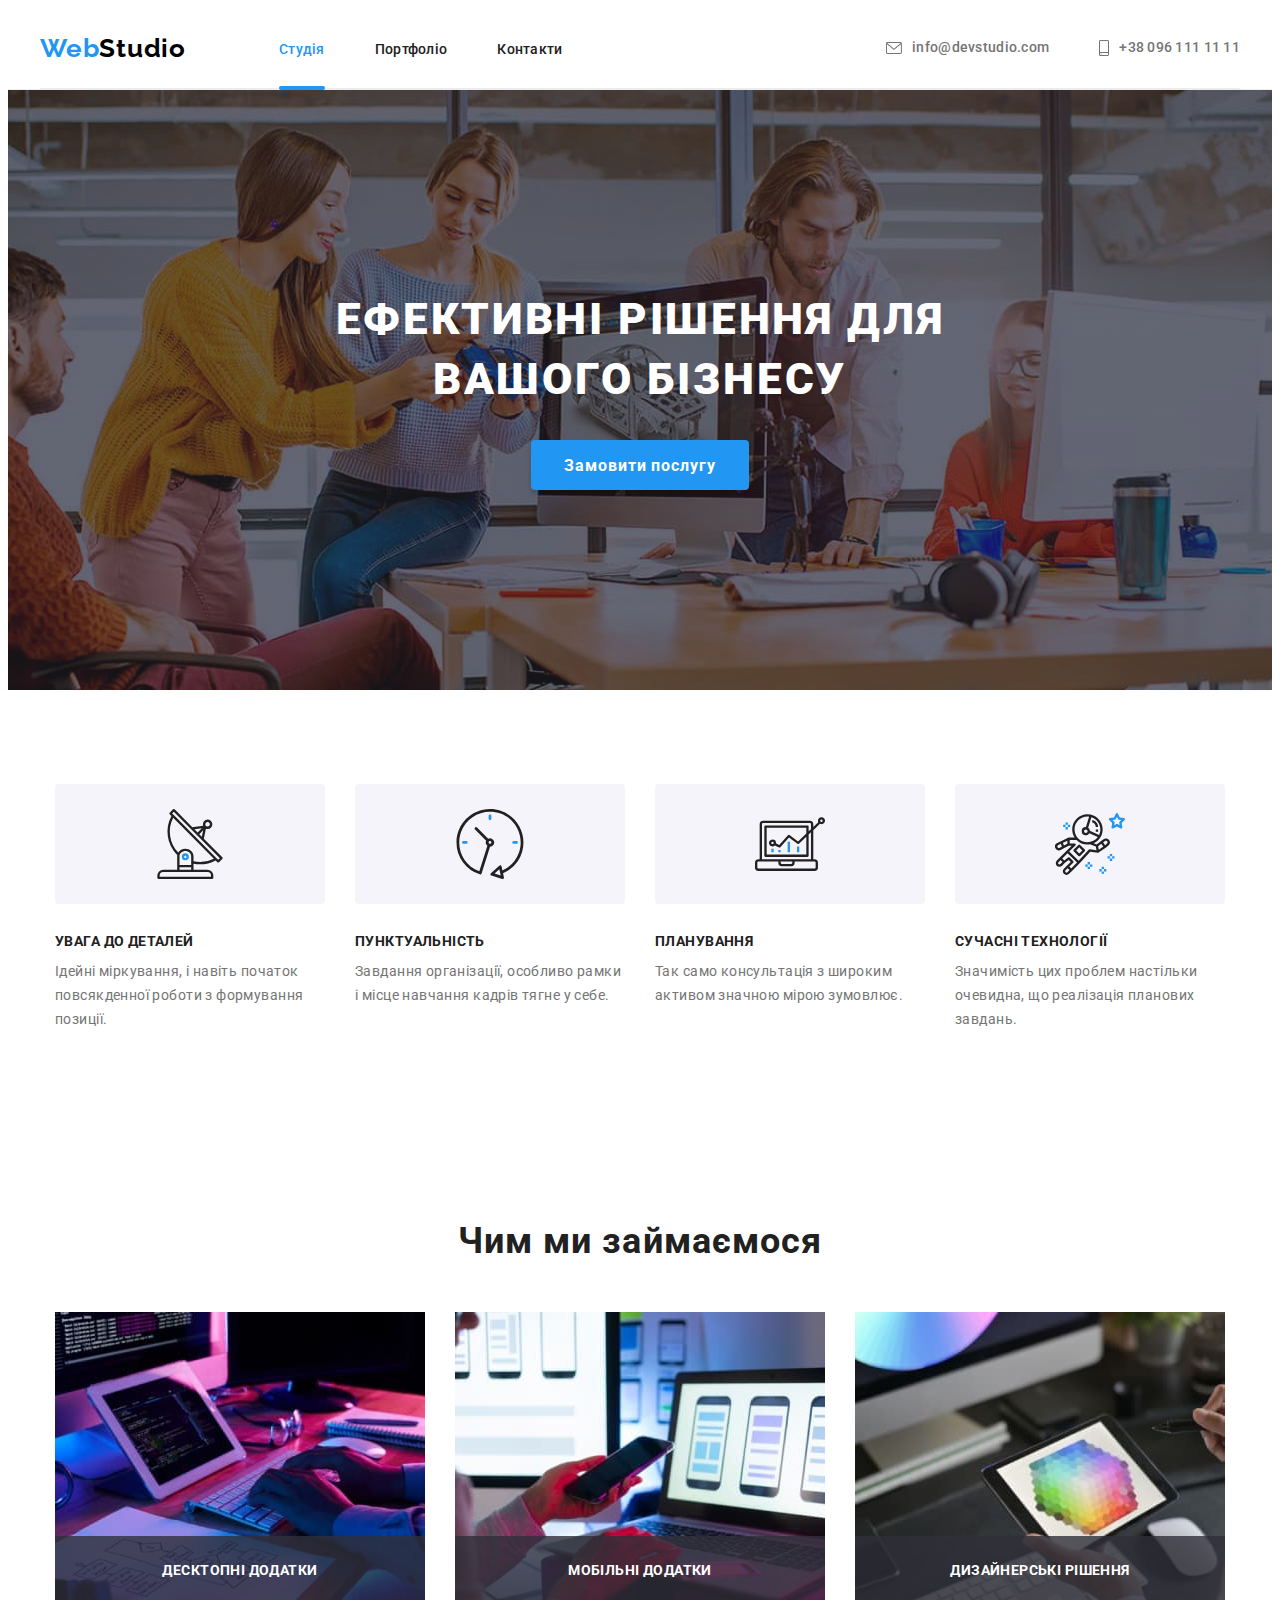
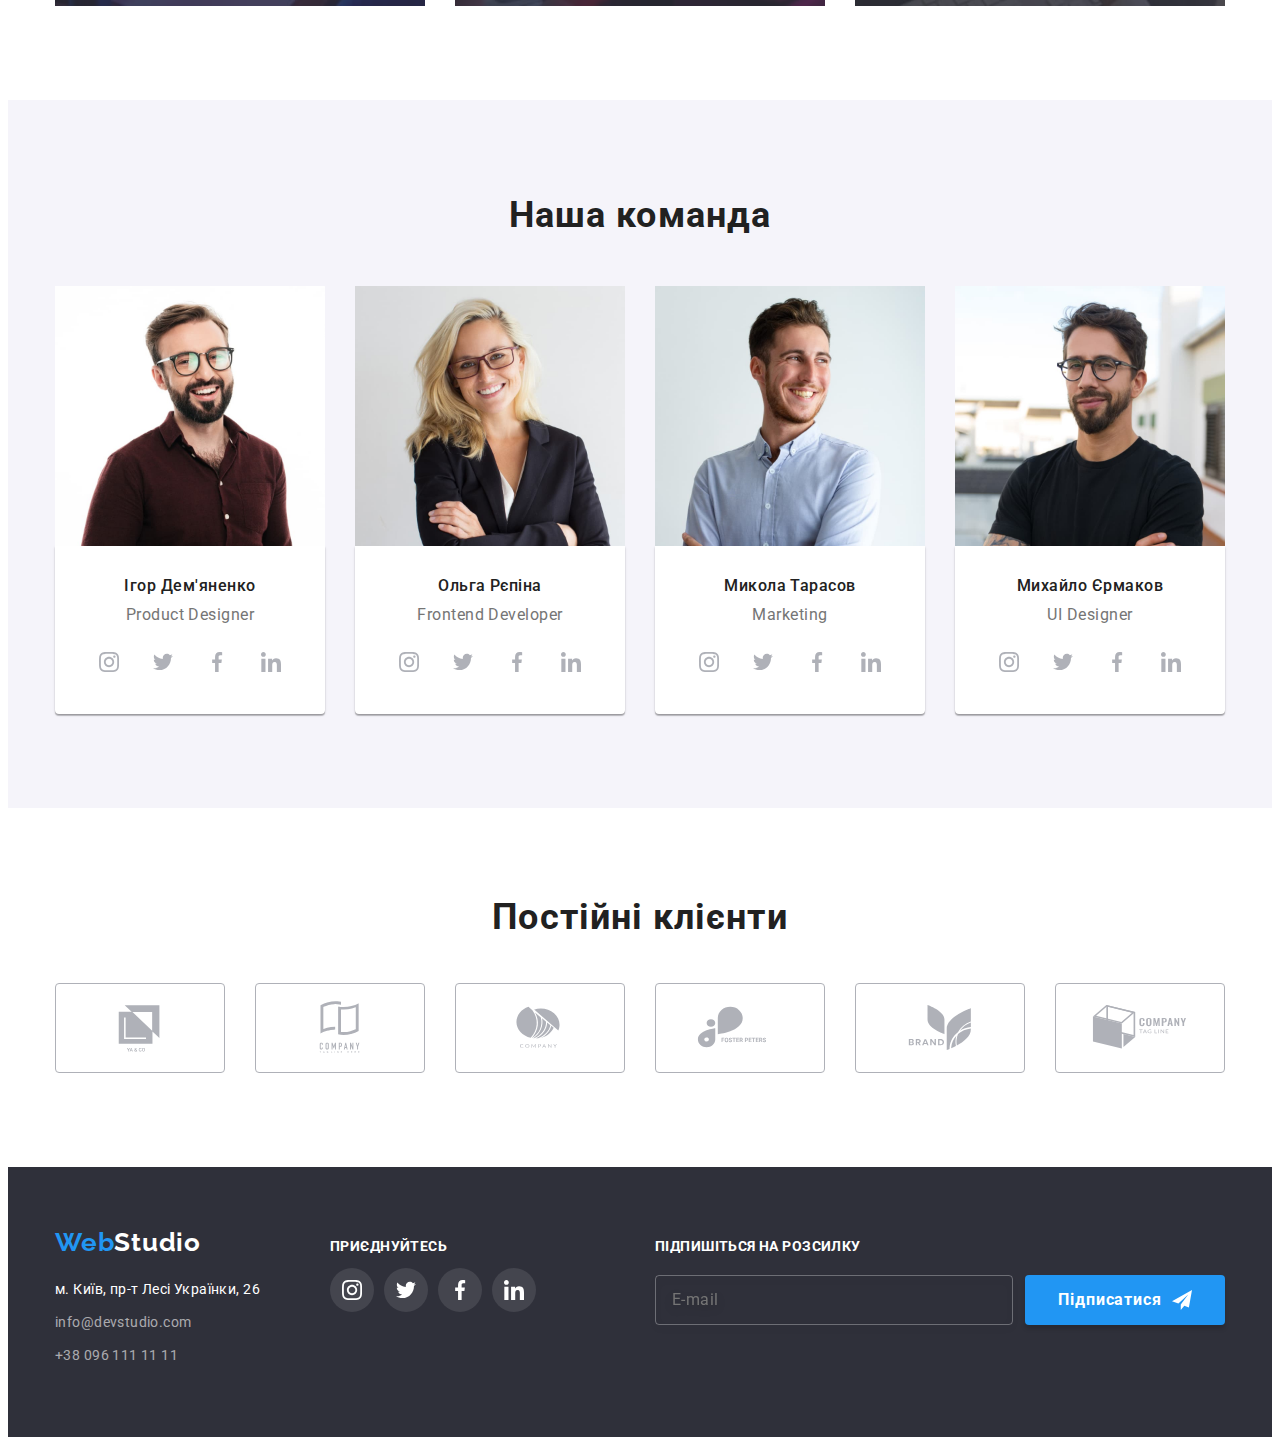
==== index.html @ 499907e4 "new" ====
<!DOCTYPE html>
<html lang="uk">

<head>
    <meta charset="UTF-8">
    <meta http-equiv="X-UA-Compatible" content="IE=edge">
    <meta name="viewport" content="width=device-width, initial-scale=1.0">
    <title>WebStudio</title>
    <link rel="preconnect" href="https://fonts.googleapis.com">
    <link rel="preconnect" href="https://fonts.gstatic.com" crossorigin>
    <link
        href="https://fonts.googleapis.com/css2?family=Raleway:wght@700&family=Roboto:wght@400;500;700;900&display=swap"
        rel="stylesheet">
    <link rel="stylesheet" href="https://cdnjs.cloudflare.com/ajax/libs/modern-normalize/1.1.0/modern-normalize.min.css" integrity="sha512-wpPYUAdjBVSE4KJnH1VR1HeZfpl1ub8YT/NKx4PuQ5NmX2tKuGu6U/JRp5y+Y8XG2tV+wKQpNHVUX03MfMFn9Q==" crossorigin="anonymous" referrerpolicy="no-referrer" />
    <!-- <link rel="stylesheet" href="./css/styles.css"> -->
    <link rel="stylesheet" href="./css/main.min.css">
    
</head>

<body>
    <header class="header">
        <div class="container header">
            <nav class="navigation">
                <a class="navigation__logo" href="./index.html">
                    Web<span>Studio</span>
                </a>
                <ul class="menu list">
                    <li class="menu__item"><a href="./index.html" class="menu__link current">Студія</a></li>
                    <li class="menu__item"><a href="./portfolio.html" class="menu__link">Портфоліо</a></li>
                    <li class="menu__item"><a href="#" class="menu__link">Контакти</a></li>
                </ul>
            </nav>
            <ul class="connect list">
                <li><a href="mailto:info@devstudio.com" class="connect__mail">
                        <svg class="connect__icon" width="16" height="12">
                            <use href="./image/icons.svg#icon-envelope"></use>
                        </svg>
                    info@devstudio.com</a></li>
                <li><a href="tel:+380961111111" class="connect__tel">
                        <svg class="connect__icon" width="10" height="16">
                            <use href="./image/icons.svg#icon-smartphone"></use>
                        </svg>
                    +38 096 111 11 11</a></li>
            </ul>
        </div>
    </header>
    <main>
        <section class="hero ">
            <div class="container hero__container">
                <h1 class="hero__title">Ефективні рішення для вашого бізнесу</h1>
                <button type="button" class="hero__btn" data-modal-open>Замовити послугу</button>
            </div>
        </section>
        <section class="pic section">
            <div class="container pic__container">
                <h2 class="visually-hidden">Переваги</h2>
                <ul class="pic-list list">
                    <li class="pic-list__item icon-antenna">
                            <h3 class="subtitle pic-list__subtitle">Увага до деталей</h3>
                            <p class="after-title pic-lis__text">Ідейні міркування, і навіть початок повсякденної роботи з формування
                                позиції.</p>
                    </li>
                    <li class="pic-list__item icon-clock">
                            <h3 class="subtitle pic-list__subtitle">Пунктуальність</h3>
                            <p class="after-title pic-lis__text">Завдання організації, особливо рамки і місце навчання кадрів тягне у себе.
                            </p>
                    </li>
                    <li class="pic-list__item icon-diagram">
                            <h3 class="subtitle pic-list__subtitle">Планування</h3>
                            <p class="after-title pic-lis__text">Так само консультація з широким активом значною мірою зумовлює.</p>
                    </li>
                    <li class="pic-list__item icon-astronaut">
                            <h3 class="subtitle pic-list__subtitle">Сучасні технології</h3>
                            <p class="after-title pic-lis__text">Значимість цих проблем настільки очевидна, що реалізація планових завдань.
                            </p>
                    </li>
                </ul>
            </div>
        </section>
        <section class="section">
            <div class="container illustration">
                <h2 class="illustration__title">Чим ми займаємося</h2>
                <ul class="illustration-list list">
                    <li class="illustration-list__item">
                        <img src="./image/box1.jpg" alt="розробка сайтів" width="370">
                        <div class="illustration-list__wrap">
                            <h3 class="illustration-list__text">Десктопні додатки</h3>
                        </div>
                    </li>
                    <li class="illustration-list__item">
                        <img src="./image/box2.jpg" alt="розробка мобільних додатків" width="370">
                        <div class="illustration-list__wrap">
                            <h3 class="illustration-list__text">Мобільні додатки</h3>
                        </div>
                    </li>
                    <li class="illustration-list__item">
                        <img src="./image/box3.jpg" alt="кольорове оформлення сайту" width="370">
                        <div class="illustration-list__wrap">
                            <h3 class="illustration-list__text">Дизайнерські рішення</h3>
                        </div>
                    </li>
                </ul>
            </div>
        </section>
        <section class="team section">
            <div class="container team">
                <h2 class="team__title">Наша команда</h2>
                <ul class="team-list list">
                    <li class="team-list__item">
                        <img src="./image/teamcard3.jpg" alt="чоловік в окулярах" width="270"> 
                        <div class="card">                           
                            <h3 class="card__title">Ігор Дем'яненко</h3>
                            <p lang="en" class="card__after-title">Product Designer</p>
                            <ul class="soc-list list">
                                <li class="soc-list__item"><a href="" class="soc-list__link link">
                                    <svg class="soc-list__icon" width="20" height="20">
                                        <use href="./image/icons.svg#icon-instagram"></use>
                                    </svg>
                                </a></li>
                                <li class="soc-list__item"><a href="" class="soc-list__link link">
                                    <svg class="soc-list__icon" width="20" height="20">
                                        <use href="./image/icons.svg#icon-twitter"></use>
                                    </svg>
                                </a></li>
                                <li class="soc-list__item"><a href="" class="soc-list__link link">
                                    <svg class="soc-list__icon" width="20" height="20">
                                        <use href="./image/icons.svg#icon-facebook"></use>
                                    </svg>
                                </a></li>
                                <li class="soc-list__item"><a href="" class="soc-list__link link">
                                    <svg class="soc-list__icon" width="20" height="20">
                                        <use href="./image/icons.svg#icon-linkedin"></use>
                                    </svg>
                                </a></li>
                            </ul>
                        </div>
                    </li>
                    <li class="team-list__item">
                        <img src="./image/teamcard2.jpg" alt="жінка в окулярах" width="270">   
                        <div class="card">                         
                            <h3 class="card__title">Ольга Рєпіна</h3>
                            <p lang="en" class="card__after-title">Frontend Developer</p>
                            <ul class="soc-list list">
                                <li class="soc-list__item"><a href="" class="soc-list__link link">
                                    <svg class="soc-list__icon" width="20" height="20">
                                        <use href="./image/icons.svg#icon-instagram"></use>
                                    </svg>
                                </a></li>
                                <li class="soc-list__item"><a href="" class="soc-list__link link">
                                    <svg class="soc-list__icon" width="20" height="20">
                                        <use href="./image/icons.svg#icon-twitter"></use>
                                    </svg>
                                </a></li>
                                <li class="soc-list__item"><a href="" class="soc-list__link link">
                                    <svg class="soc-list__icon" width="20" height="20">
                                        <use href="./image/icons.svg#icon-facebook"></use>
                                    </svg>
                                </a></li>
                                <li class="soc-list__item"><a href="" class="soc-list__link link">
                                    <svg class="soc-list__icon" width="20" height="20">
                                        <use href="./image/icons.svg#icon-linkedin"></use>
                                    </svg>
                                </a></li>
                            </ul>
                        </div>
                    </li>
                    <li class="team-list__item">
                        <img src="./image/teamcard1.jpg" alt="чоловік" width="270">  
                        <div class="card">                          
                            <h3 class="card__title">Микола Тарасов</h3>
                            <p lang="en" class="card__after-title">Marketing</p>
                            <ul class="soc-list list">
                                <li class="soc-list__item"><a href="" class="soc-list__link link">
                                    <svg class="soc-list__icon" width="20" height="20">
                                        <use href="./image/icons.svg#icon-instagram"></use>
                                    </svg>
                                </a></li>
                                <li class="soc-list__item"><a href="" class="soc-list__link link">
                                    <svg class="soc-list__icon" width="20" height="20">
                                        <use href="./image/icons.svg#icon-twitter"></use>
                                    </svg>
                                </a></li>
                                <li class="soc-list__item"><a href="" class="soc-list__link link">
                                    <svg class="soc-list__icon" width="20" height="20">
                                        <use href="./image/icons.svg#icon-facebook"></use>
                                    </svg>
                                </a></li>
                                <li class="soc-list__item"><a href="" class="soc-list__link link">
                                    <svg class="soc-list__icon" width="20" height="20">
                                        <use href="./image/icons.svg#icon-linkedin"></use>
                                    </svg>
                                </a></li>
                            </ul>
                        </div>
                    </li>
                    <li class="team-list__item">
                        <img src="./image/teamcard4.jpg" alt="чоловік" width="270">
                        <div class="card">
                            <h3 class="card__title">Михайло Єрмаков</h3>
                            <p lang="en" class="card__after-title">UI Designer</p>
                            <ul class="soc-list list">
                                <li class="soc-list__item"><a href="" class="soc-list__link link">
                                    <svg class="soc-list__icon" width="20" height="20">
                                        <use href="./image/icons.svg#icon-instagram"></use>
                                    </svg>
                                </a></li>
                                <li class="soc-list__item"><a href="" class="soc-list__link link">
                                    <svg class="soc-list__icon" width="20" height="20">
                                        <use href="./image/icons.svg#icon-twitter"></use>
                                    </svg>
                                </a></li>
                                <li class="soc-list__item"><a href="" class="soc-list__link link">
                                    <svg class="soc-list__icon" width="20" height="20">
                                        <use href="./image/icons.svg#icon-facebook"></use>
                                    </svg>
                                </a></li>
                                <li class="soc-list__item"><a href="" class="soc-list__link link">
                                    <svg class="soc-list__icon" width="20" height="20">
                                        <use href="./image/icons.svg#icon-linkedin"></use>
                                    </svg>
                                </a></li>
                            </ul>
                        </div>
                    </li>
                </ul>
            </div>
        </section>
        <section class="client section">
            <div class="container client__container">
                <h2 class="client__title">Постійні клієнти</h2>
                <ul class="icon-list list">
                    <li class="icon-list__item"><a href="" class="icon-list__link link">
                        <svg class="icon-list__icon" width="106" height="60">
                            <use href="./image/icons.svg#icon-logo1"></use>
                        </svg>
                    </a></li>
                    <li class="icon-list__item"><a href="" class="icon-list__link link">
                        <svg class="icon-list__icon" width="106" height="60">
                            <use href="./image/icons.svg#icon-logo2"></use>
                        </svg>
                    </a></li>
                    <li class="icon-list__item"><a href="" class="icon-list__link link">
                        <svg class="icon-list__icon" width="106" height="60">
                            <use href="./image/icons.svg#icon-logo3"></use>
                        </svg>
                    </a></li>
                    <li class="icon-list__item"><a href="" class="icon-list__link link">
                        <svg class="icon-list__icon" width="106" height="60">
                            <use href="./image/icons.svg#icon-logo4"></use>
                        </svg>
                    </a></li>
                    <li class="icon-list__item"><a href="" class="icon-list__link link">
                        <svg class="icon-list__icon" width="106" height="60">
                            <use href="./image/icons.svg#icon-logo5"></use>
                        </svg>
                    </a></li>
                    <li class="icon-list__item"><a href="" class="icon-list__link link">
                        <svg class="icon-list__icon" width="106" height="60">
                            <use href="./image/icons.svg#icon-logo6"></use>
                        </svg>
                    </a></li>
                </ul>
            </div>
        </section>
    </main>
    <footer class="bottom">
        <div class="footer-container container">
            <div class="footer-adress">
                <a href="./index.html" class="bottom-logo">
                    Web<span class="studio">Studio</span>
                </a>
                <address class="bottom-contact">
                    <ul class="bottom-list list">
                        <li class="bottom-item item">
                            <a href="https://goo.gl/maps/CPtrU1FHBa2aNyZL9" target="_blank" rel="noopener noreferrer"
                                class="bottom-address item">м. Київ,
                                пр-т Лесі Українки,
                                26
                            </a>
                        </li>
                        <li class="bottom-item 	item">
                            <a href="mailto:info@devstudio.com" class="bottom-mail item">info@devstudio.com</a>
                        </li>
                        <li class="bottom-item">
                            <a href="tel:+380961111111" class="bottom-tel">+38 096 111 11 11</a>
                        </li>
                    </ul>
                </address>
            </div>
            <div class="footer-soc">
                <p class="footer-soc__text">приєднуйтесь</p>
                <ul class="footer-list list">
                    <li class="footer-list__item"><a href="" class="footer-list__link link">
                        <svg class="footer-list__icon" width="20" height="20">
                            <use href="./image/icons.svg#icon-instagram"></use>
                        </svg>
                    </a></li>
                    <li class="footer-list__item"><a href="" class="footer-list__link link">
                        <svg class="footer-list__icon"  width="20" height="20">
                            <use href="./image/icons.svg#icon-twitter"></use>
                        </svg>
                    </a></li>
                    <li class="footer-list__item"><a href="" class="footer-list__link link">
                        <svg class="footer-list__icon" width="20" height="20">
                            <use href="./image/icons.svg#icon-facebook"></use>
                        </svg>
                    </a></li>
                    <li class="footer-list__item"><a href="" class="footer-list__link link">
                        <svg class="footer-list__icon" width="20" height="20">
                            <use href="./image/icons.svg#icon-linkedin"></use>
                        </svg>
                    </a></li>
                </ul>
            </div>
            <div class="subscription">
                <p class="subscription__text">підпишіться на розсилку</p>
                <form action="#" class="subscription__form">
                  <label for="mail-subscription">
                    <input
                      class="mail-subscription"
                      type="mail"
                      placeholder="E-mail"
                      name="mail-subscription"
                      id="mail-subscription"
                    />
                  </label>
                  <button class="submit-btn" type="submit">
                    Підписатися
                    <svg class="icon-subscription" width="20" height="20">
                      <use href="./image/icons.svg#icon-send"></use>
                    </svg>
                  </button>
                </form>
            </div>   
        </div>    
    </footer>
    <div class="backdrop is-hidden" data-modal>
        <div class="modal">
            <button type="button" class="modal-close" data-modal-close>
                <svg class="modal-close-icon" width="18" height="18">
                    <use href="./image/icons.svg#icon-close-black"></use>
                </svg>
            </button>
            <p class="modal-title">Залиште свої дані, ми вам передзвонимо</p>
            <form class="modal-form">
                    <label for="user-name" class="input-label">Ім'я</label>
                    <div class="input-wrap">
                        <input 
                            type="text" 
                            class="modal-input" 
                            name="user-name"
                            required
                            id="user-name"
                        />
                        <svg class="modal-input-icon" width="18" height="18">
                            <use href="./image/icons.svg#icon-person"></use>
                        </svg>
                    </div>
                    <label for="user-tel" class="input-label">Телефон</label>
                    <div class="input-wrap">
                        <input 
                            type="tel" 
                            class="modal-input" 
                            name="user-tel"
                            required
                            id="user-tel"
                         />
                         <svg class="modal-input-icon" width="18" height="18">
                            <use href="./image/icons.svg#icon-phone"></use>
                        </svg>
                    </div>
                    <label for="user-email" class="input-label">Пошта</label>
                    <div class="input-wrap">
                        <input 
                            type="email" 
                            class="modal-input"
                            name="user-email"
                            required
                            id="user-email"
                        />
                        <svg class="modal-input-icon" width="18" height="18">
                            <use href="./image/icons.svg#icon-email"></use>
                        </svg>
                    </div>
                    <label for="user-comment" class="input-label">Коментар</label>
                    <div class="input-wrap">
                        <textarea
                        name="user-comment"
                        class="modal-comment"
                        id="user-comment"
                        placeholder="Введіть текст"
                        ></textarea>
                    </div>
                    <div class="input-privacy">
                        <input 
                            type="checkbox"
                            name="privacy"
                            id="privacy"
                            class="input-check visually-hidden"
                        />
                        <label for="privacy" class="check-text">
                            <span>
                                <svg class="check-icon" width="16" height="15">
                                    <use href="./image/icons.svg#icon-check"></use>
                                </svg>
                            </span>
                            Погоджуюся з розсилкою та приймаю
                            <a class="policy-link" href="#">Умови договору</a>
                        </label>
                    </div>    

                <button class="submit-btn" type="submit">Відправити</button>
            </form>
        </div>
    </div>
    <script src="./js/modal.js"></script>
</body>

</html>
---- css/styles.css ----

---- css/main.min.css ----
:root{--main-color: #757575;--secondary-color: #212121;--main-bg-color: #2196f3;--accent-color: #ffffff;--main-transition: color 250ms cubic-bezier(0.4, 0, 0.2, 1);--fill-transition: fill 250ms cubic-bezier(0.4, 0, 0.2, 1)}p,h1,h2,h3,h4,h5,h6{margin:0}ul,ol{margin:0;padding-left:0}button{cursor:pointer}address{font-style:normal}img{display:block;max-width:100%;height:auto}html{box-sizing:border-box}*,*::before,*::after{box-sizing:border-box}body{color:var(--main-color);font-family:"Roboto",sans-serif}.list{list-style:none}.visually-hidden{color:rgba(0,0,0,0);position:absolute;width:1px;height:1px;margin:-1px;border:0;padding:0;white-space:nowrap;-webkit-clip-path:inset(100%);clip-path:inset(100%);clip:rect(0 0 0 0);overflow:hidden}.container{width:1200px;padding-left:15px;padding-right:15px;margin:0 auto}.header{border-bottom:1px solid #ececec;max-width:100%}.container.header{display:flex;align-items:center;justify-content:space-between;padding:25px 0 24px 0}.navigation{display:flex;align-items:center}.menu{display:flex;gap:50px}.navigation__logo{font-family:"Raleway",sans-serif;font-weight:700;font-size:26px;line-height:1.19;letter-spacing:.03em;color:var(--main-bg-color);text-decoration:none;margin-right:93px}.connect{display:flex;align-items:center;gap:50px}span{font-family:"Raleway",sans-serif;font-weight:700;font-size:26px;line-height:1.19;letter-spacing:.03em;color:#000;text-decoration:none}.menu__link{font-weight:500;font-size:14px;line-height:1.14;letter-spacing:.02em;color:var(--secondary-color);text-decoration:none;transition:var(--main-transition)}.menu__link:hover,.menu__link:focus{color:var(--main-bg-color)}.menu__link.current{color:var(--main-bg-color);position:relative}.menu__link.current::after{content:"";display:block;position:absolute;height:4px;width:100%;border-radius:2px;left:0;bottom:-33px;background-color:var(--main-bg-color)}.connect__mail,.connect__tel{font-weight:500;font-size:14px;line-height:1.14;letter-spacing:.02em;color:var(--main-color);text-decoration:none;display:flex;align-items:center;justify-content:center;gap:10px;transition:var(--main-transition)}.connect__mail:hover,.connect__mail:focus,.connect__tel:hover,.connect__tel:focus{color:var(--main-bg-color)}.connect__icon{fill:var(--main-color);transition:var(--fill-transition)}.header-tel:hover .connect__icon,.header-tel:focus .connect__icon,.header-mail:hover .connect__icon,.header-mail:focus .connect__icon{fill:var(--main-bg-color)}.hero{max-width:1600px;height:600px;margin-left:auto;margin-right:auto;background-color:#2f303a;background-image:linear-gradient(rgba(47, 48, 58, 0.4), rgba(47, 48, 58, 0.4)),url(../image/background.jpg);background-repeat:no-repeat;background-position:center;background-size:cover;text-align:center;padding:200px 0}.hero__title{font-weight:900;font-size:44px;line-height:1.36;letter-spacing:.06em;text-transform:uppercase;color:var(--accent-color);width:696px;margin:0 auto 30px auto}.hero__btn{font-family:"Roboto",sans-serif;color:var(--accent-color);background-color:var(--main-bg-color);font-weight:700;font-size:16px;line-height:1.88;letter-spacing:.06em;cursor:pointer;display:inline-flex;text-align:center;border:1px solid rgba(0,0,0,0);padding:10px 32px;min-width:216px;height:50px;border-radius:4px;box-shadow:0px 4px 4px rgba(0,0,0,.15)}.hero__btn:active{color:var(--accent-color);background-color:#188ce8}.section{padding:94px 0}.pic-list__subtitle{font-family:inherit;font-weight:700;font-size:14px;line-height:1.14;letter-spacing:.03em;text-transform:uppercase;color:var(--secondary-color);margin-bottom:10px}.pic-lis__text{font-family:inherit;font-weight:400;font-size:14px;line-height:1.71;letter-spacing:.03em}.pic-list{display:flex;gap:30px}.pic-list__item{width:270px}.pic-list__item::before{display:block;content:"";height:120px;background-size:70px;background-repeat:no-repeat;background-position:center;background-color:#f5f4fa;margin-bottom:30px;border-radius:4px}.icon-antenna::before{background-image:url(../image/antenna.svg)}.icon-clock::before{background-image:url(../image/clock.svg)}.icon-diagram::before{background-image:url(../image/diagram.svg)}.icon-astronaut::before{background-image:url(../image/astronaut.svg)}.illustration{padding-top:0}.illustration__title{font-weight:700;font-size:36px;line-height:1.17;letter-spacing:.03em;color:var(--secondary-color);margin-bottom:50px;text-align:center}.illustration-list{display:flex;gap:30px}.illustration-list__item{position:relative}.illustration-list__wrap{position:absolute;bottom:0;width:100%;height:70px;background-color:rgba(47,48,58,.8)}.illustration-list__text{font-family:inherit;font-weight:700;font-size:14px;line-height:1.14;text-align:center;letter-spacing:.03em;text-transform:uppercase;color:var(--accent-color);padding:27px 0}.team{background-color:#f5f4fa;text-align:center}.team-list{display:flex;gap:30px;width:270px}.card{background:var(--accent-color);box-shadow:0px 1px 3px rgba(0,0,0,.12),0px 1px 1px rgba(0,0,0,.14),0px 2px 1px rgba(0,0,0,.2);border-radius:0px 0px 4px 4px;width:270px;display:block;padding-top:30px;padding-bottom:30px}.team__title{font-weight:700;font-size:36px;line-height:1.17;letter-spacing:.03em;color:var(--secondary-color);margin-bottom:50px}.card__title{font-weight:500;font-size:16px;line-height:1.19;letter-spacing:.03em;color:var(--secondary-color);margin-bottom:10px}.card__after-title{font-size:16px;line-height:1.19;letter-spacing:.03em;margin-bottom:16px}.soc-list{display:flex;justify-content:center;gap:10px}.soc-list__item{width:44px;height:44px}.soc-list__link{width:100%;height:100%;border-radius:50%;display:flex;align-items:center;justify-content:center;transition:var(--main-transition),background-color 250ms cubic-bezier(0.4, 0, 0.2, 1)}.soc-list__link:hover,.soc-list__link:focus{background-color:var(--main-bg-color)}.soc-list__icon{fill:#afb1b8;transition:var(--fill-transition)}.soc-list__link:hover .soc-list__icon,.soc-list__link:focus .soc-list__icon{fill:var(--accent-color)}.client__title{font-weight:700;font-size:36px;line-height:.86;letter-spacing:.03em;text-align:center;color:var(--secondary-color);margin-bottom:50px}.icon-list{display:flex;gap:30px}.icon-list__item{width:calc((100% - 150px)/6);height:90px}.icon-list__link{width:100%;height:100%;border:1px solid #afb1b8;border-radius:4px;display:flex;align-items:center;justify-content:center;transition:border-color 250ms cubic-bezier(0.4, 0, 0.2, 1)}.icon-list__link:hover,.icon-list__link:focus{border-color:var(--main-bg-color)}.icon-list__icon{fill:#afb1b8;transition:var(--fill-transition)}.icon-list__link:hover .icon-list__icon,.icon-list__link:focus .icon-list__icon{fill:var(--main-bg-color)}.bottom{background-color:#2f303a;padding-top:60px;padding-bottom:60px}.bottom-logo{font-family:"Raleway",sans-serif;font-weight:700;font-size:26px;line-height:1.19;letter-spacing:.03em;text-decoration:none;color:var(--main-bg-color);display:flex;margin-bottom:20px}.bottom-address{font-family:"Roboto";font-style:normal;font-weight:400;font-size:14px;line-height:1.71;letter-spacing:.03em;text-decoration:none;color:var(--accent-color)}.bottom-mail,.bottom-tel{font-style:normal;font-size:14px;line-height:1.71;letter-spacing:.03em;color:rgba(255,255,255,.6);text-decoration:none;transition:var(--main-transition)}.bottom-mail:hover,.bottom-mail:focus,.bottom-tel:hover,.bottom-tel:focus{color:var(--main-bg-color)}.bottom-item{margin-bottom:9px}.studio{font-family:"Raleway",sans-serif;font-weight:700;font-size:26px;line-height:1.19;letter-spacing:.03em;color:var(--accent-color);text-decoration:none}.footer-container{display:flex;align-items:baseline;gap:70px}.footer-soc__text{font-family:"Roboto",sans-serif;font-style:normal;font-weight:700;font-size:14px;line-height:.88;letter-spacing:.03em;text-transform:uppercase;color:var(--accent-color);margin-bottom:16px}.footer-list{display:flex;gap:10px;justify-content:center}.footer-list__item{width:44px;height:44px}.footer-list__link.link{width:100%;height:100%;background:rgba(255,255,255,.1);border-radius:50%;display:flex;align-items:center;justify-content:center;transition:background-color 250ms cubic-bezier(0.4, 0, 0.2, 1)}.footer-list__icon{fill:var(--accent-color);transition:var(--fill-transition)}.footer-list__link:hover .footer-list__icon,.footer-list__link:focus .footer-list__icon{fill:var(--accent-color)}.footer-list__link:hover,.footer-list__link:focus{background-color:var(--main-bg-color)}.subscription{margin-left:auto}.subscription__text{font-family:inherit;font-style:normal;font-weight:700;font-size:14px;line-height:1.14;letter-spacing:.03em;text-transform:uppercase;margin-bottom:20px;color:var(--accent-color)}.subscription__form{display:flex;align-items:baseline}.mail-subscription{display:flex;width:358px;height:50px;border:1px solid rgba(255,255,255,.3);filter:drop-shadow(0px 4px 4px rgba(0, 0, 0, 0.15));border-radius:4px;background-color:rgba(0,0,0,0);padding-left:16px;font-family:inherit;font-size:16px;line-height:1.25;align-items:center;letter-spacing:.03em;color:rgba(255,255,255,.6);margin-right:12px;cursor:pointer;transition:border-color 250ms cubic-bezier(0.4, 0, 0.2, 1),outline 250ms cubic-bezier(0.4, 0, 0.2, 1)}.mail-subscription:focus,.mail-subscription:hover{border-color:var(--main-bg-color);outline:var(--main-bg-color)}.submit-btn{display:flex;justify-content:center;align-items:center;width:200px;height:50px;margin:auto;background-color:var(--main-bg-color);box-shadow:0px 4px 4px rgba(0,0,0,.15);border-radius:4px;border-color:rgba(0,0,0,0);text-align:center;font-family:inherit;font-weight:700;font-size:16px;line-height:1.88;letter-spacing:.06em;color:var(--accent-color);cursor:pointer;transition:background-color 250ms cubic-bezier(0.4, 0, 0.2, 1)}.submit-btn:hover,.submit-btn:focus{background-color:#188ce8}.icon-subscription{fill:var(--accent-color);margin-left:10px}.navigation-list{display:flex;justify-content:center;margin-bottom:56px;gap:8px}.navigation-list__btn{font-family:"Roboto",sans-serif;font-weight:500;font-size:16px;line-height:1.63;color:var(--secondary-color);background-color:#f5f4fa;cursor:pointer;border-radius:4px;padding:6px 22px;border-color:rgba(0,0,0,0);text-align:center;transition:background-color 250ms cubic-bezier(0.4, 0, 0.2, 1),var(--main-transition),box-shadow 250ms cubic-bezier(0.4, 0, 0.2, 1)}.navigation-list__btn:hover,.navigation-list__btn:focus{color:var(--accent-color);background-color:var(--main-bg-color);box-shadow:0px 3px 1px rgba(0,0,0,.1),0px 1px 2px rgba(0,0,0,.08),0px 2px 2px rgba(0,0,0,.12)}.portfolio-list{display:flex;flex-wrap:wrap;gap:30px}.portfolio-top-wrap{position:relative;overflow:hidden}.portfolio-top-text{position:absolute;top:0;font-family:inherit;font-style:normal;font-weight:400;font-size:18px;line-height:1.56;letter-spacing:.03em;color:var(--accent-color);background-color:rgba(33,150,243,.9);top:0;left:0;width:100%;height:100%;padding-top:63px;padding-left:24px;transition:transform 250ms cubic-bezier(0.4, 0, 0.2, 1);transform:translateY(100%)}.portfolio-item .link:hover .portfolio-top-text,.portfolio-item .link:focus .portfolio-top-text{transform:translateY(0)}.portfolio-item .link{display:block;text-decoration:none;transition:box-shadow 250ms cubic-bezier(0.4, 0, 0.2, 1)}.portfolio-item .link:hover,.portfolio-item .link:focus{box-shadow:0px 1px 1px rgba(0,0,0,.12),0px 4px 4px rgba(0,0,0,.06),1px 4px 6px rgba(0,0,0,.16)}.examples{padding:20px 24px;width:370px;background-color:var(--accent-color);border:1px solid #eee}.portfolio-works{font-weight:700;font-size:18px;font-family:inherit;line-height:2;letter-spacing:.06em;color:var(--secondary-color);margin-bottom:4px;max-width:322px;max-height:36px}.portfolio-after-title{font-family:inherit;font-style:normal;font-size:16px;line-height:1.88;letter-spacing:.03em;color:var(--main-color)}.backdrop{width:100%;height:100%;background-color:rgba(0,0,0,.2);position:fixed;top:0;transition:opacity 600ms linear,visibility 600ms linear}.backdrop.is-hidden .modal{transform:translate(-50%, -50%) rotate(-360deg) scale(0);border-radius:65%}.backdrop.is-hidden{opacity:0;visibility:hidden;pointer-events:none}.modal{width:528px;min-height:581px;background-color:var(--accent-color);border-radius:4px;padding:40px;position:absolute;top:50%;left:50%;transform:translate(-50%, -50%) rotate(0) scale(1);transition:transform 600ms linear,border-radius 600ms linear}.modal-close{width:30px;height:30px;background-color:rgba(0,0,0,0);border:1px solid rgba(0,0,0,.1);border-radius:50%;position:absolute;top:10px;right:10px;display:flex;align-items:center;justify-content:center;cursor:pointer;transition:fill 250ms cubic-bezier(0.4, 0, 0.2, 1)}.modal-close:hover,.modal-close:focus{fill:var(--main-bg-color)}.modal-title{font-family:inherit;font-style:normal;font-weight:700;font-size:20px;line-height:1.15;text-align:center;letter-spacing:.03em;margin-bottom:12px;color:var(--secondary-color);justify-content:center;align-items:center;display:block}.modal-input{width:100%;height:40px;border:1px solid rgba(33,33,33,.2);border-radius:4px;padding-left:42px;outline:rgba(0,0,0,0);transition:border-color 250ms cubic-bezier(0.4, 0, 0.2, 1)}.modal-input:focus{border-color:var(--main-bg-color)}.input-wrap{position:relative;margin-bottom:10px}.modal-input-icon{position:absolute;left:8px;top:50%;transform:translateY(-50%);transition:var(--fill-transition)}.modal-input:focus+.modal-input-icon{fill:var(--main-bg-color)}.input-label{font-family:inherit;font-style:normal;font-weight:400;font-size:12px;line-height:1.17;letter-spacing:.01em;color:var(--main-color);display:block;margin-bottom:4px}.modal-comment{width:100%;height:120px;padding:12px 16px;border:1px solid rgba(33,33,33,.2);border-radius:4px;outline:none;margin-bottom:20px;resize:none;transition:border-color 250ms cubic-bezier(0.4, 0, 0.2, 1)}.modal-comment::-moz-placeholder{font-family:inherit;font-size:12px;line-height:1.17;letter-spacing:.01em;color:rgba(117,117,117,.5)}.modal-comment:-ms-input-placeholder{font-family:inherit;font-size:12px;line-height:1.17;letter-spacing:.01em;color:rgba(117,117,117,.5)}.modal-comment::placeholder{font-family:inherit;font-size:12px;line-height:1.17;letter-spacing:.01em;color:rgba(117,117,117,.5)}.modal-comment:focus{border-color:var(--main-bg-color)}.input-privacy{padding-left:15px}.check-text{font-family:inherit;font-style:normal;font-weight:400;font-size:14px;line-height:1.71;letter-spacing:.03em;color:var(--main-color);display:flex;align-items:center;margin-bottom:30px}.check-text span{width:16px;height:15px;border:2px solid #171a24;border-radius:3px;margin-right:5px;display:flex;align-items:center;justify-content:center;fill:rgba(0,0,0,0)}.input-check:focus+.check-text span{border-color:var(--main-bg-color)}.input-check:checked+.check-text span{background-color:var(--main-bg-color);fill:#fff;border-color:rgba(0,0,0,0)}.input-check{transition:background-color 250ms cubic-bezier(0.4, 0, 0.2, 1)}.policy-link{color:var(--main-bg-color);padding-left:5px}.submit-btn{display:flex;justify-content:center;align-items:center;width:200px;height:50px;margin:auto;background-color:var(--main-bg-color);box-shadow:0px 4px 4px rgba(0,0,0,.15);border-radius:4px;border-color:rgba(0,0,0,0);text-align:center;font-family:inherit;font-weight:700;font-size:16px;line-height:1.88;letter-spacing:.06em;color:var(--accent-color);cursor:pointer;transition:background-color 250ms cubic-bezier(0.4, 0, 0.2, 1)}.submit-btn:hover,.submit-btn:focus{background-color:#188ce8}/*# sourceMappingURL=main.min.css.map */
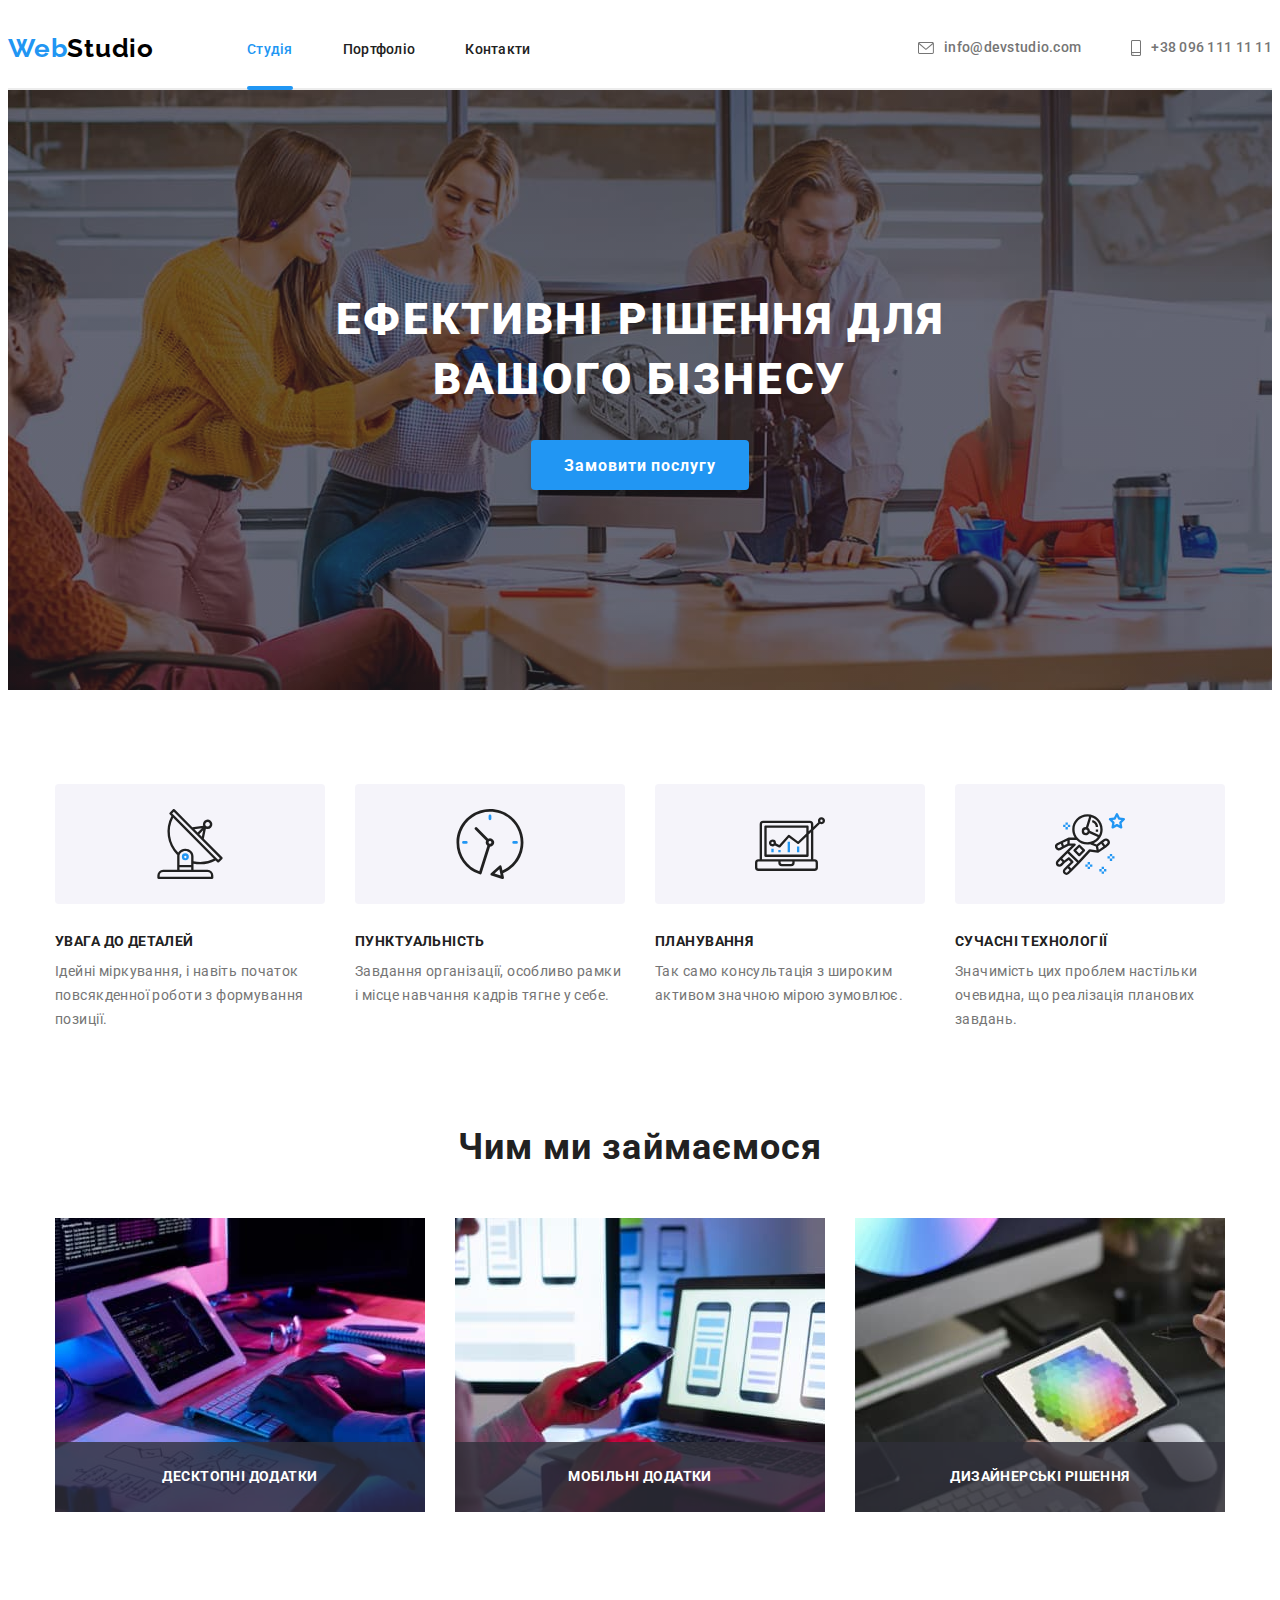
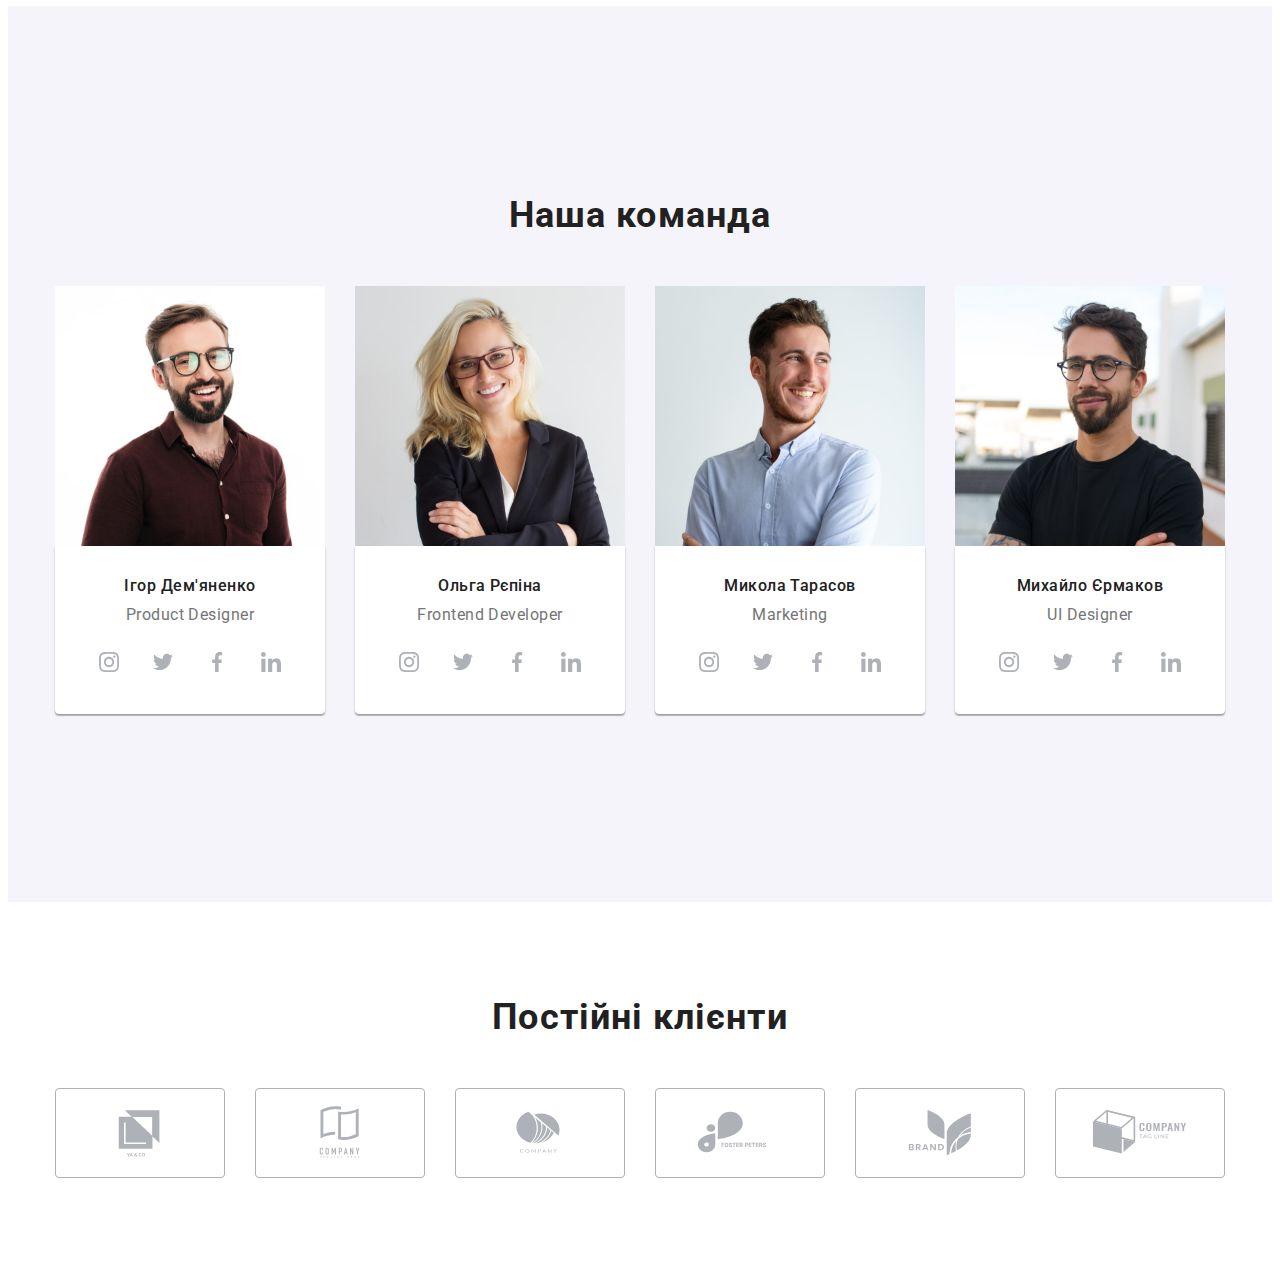
==== commit db172075: "first" ====
--- a/index.html
+++ b/index.html
@@ -43,9 +43,9 @@
                     +38 096 111 11 11</a></li>
             </ul>
         </div>
-    </header>
+    </header> 
     <main>
-        <section class="hero ">
+       <section class="hero ">
             <div class="container hero__container">
                 <h1 class="hero__title">Ефективні рішення для вашого бізнесу</h1>
                 <button type="button" class="hero__btn" data-modal-open>Замовити послугу</button>
@@ -224,7 +224,7 @@
                     </li>
                 </ul>
             </div>
-        </section>
+        </section> 
         <section class="client section">
             <div class="container client__container">
                 <h2 class="client__title">Постійні клієнти</h2>
@@ -261,9 +261,9 @@
                     </a></li>
                 </ul>
             </div>
-        </section>
+        </section> 
     </main>
-    <footer class="bottom">
+    <!-- <footer class="bottom">
         <div class="footer-container container">
             <div class="footer-adress">
                 <a href="./index.html" class="bottom-logo">
@@ -333,7 +333,8 @@
                 </form>
             </div>   
         </div>    
-    </footer>
+    </footer> -->
+                     <!-- Modal -->
     <div class="backdrop is-hidden" data-modal>
         <div class="modal">
             <button type="button" class="modal-close" data-modal-close>
--- a/css/main.min.css
+++ b/css/main.min.css
@@ -1 +1 @@
-:root{--main-color: #757575;--secondary-color: #212121;--main-bg-color: #2196f3;--accent-color: #ffffff;--main-transition: color 250ms cubic-bezier(0.4, 0, 0.2, 1);--fill-transition: fill 250ms cubic-bezier(0.4, 0, 0.2, 1)}p,h1,h2,h3,h4,h5,h6{margin:0}ul,ol{margin:0;padding-left:0}button{cursor:pointer}address{font-style:normal}img{display:block;max-width:100%;height:auto}html{box-sizing:border-box}*,*::before,*::after{box-sizing:border-box}body{color:var(--main-color);font-family:"Roboto",sans-serif}.list{list-style:none}.visually-hidden{color:rgba(0,0,0,0);position:absolute;width:1px;height:1px;margin:-1px;border:0;padding:0;white-space:nowrap;-webkit-clip-path:inset(100%);clip-path:inset(100%);clip:rect(0 0 0 0);overflow:hidden}.container{width:1200px;padding-left:15px;padding-right:15px;margin:0 auto}.header{border-bottom:1px solid #ececec;max-width:100%}.container.header{display:flex;align-items:center;justify-content:space-between;padding:25px 0 24px 0}.navigation{display:flex;align-items:center}.menu{display:flex;gap:50px}.navigation__logo{font-family:"Raleway",sans-serif;font-weight:700;font-size:26px;line-height:1.19;letter-spacing:.03em;color:var(--main-bg-color);text-decoration:none;margin-right:93px}.connect{display:flex;align-items:center;gap:50px}span{font-family:"Raleway",sans-serif;font-weight:700;font-size:26px;line-height:1.19;letter-spacing:.03em;color:#000;text-decoration:none}.menu__link{font-weight:500;font-size:14px;line-height:1.14;letter-spacing:.02em;color:var(--secondary-color);text-decoration:none;transition:var(--main-transition)}.menu__link:hover,.menu__link:focus{color:var(--main-bg-color)}.menu__link.current{color:var(--main-bg-color);position:relative}.menu__link.current::after{content:"";display:block;position:absolute;height:4px;width:100%;border-radius:2px;left:0;bottom:-33px;background-color:var(--main-bg-color)}.connect__mail,.connect__tel{font-weight:500;font-size:14px;line-height:1.14;letter-spacing:.02em;color:var(--main-color);text-decoration:none;display:flex;align-items:center;justify-content:center;gap:10px;transition:var(--main-transition)}.connect__mail:hover,.connect__mail:focus,.connect__tel:hover,.connect__tel:focus{color:var(--main-bg-color)}.connect__icon{fill:var(--main-color);transition:var(--fill-transition)}.header-tel:hover .connect__icon,.header-tel:focus .connect__icon,.header-mail:hover .connect__icon,.header-mail:focus .connect__icon{fill:var(--main-bg-color)}.hero{max-width:1600px;height:600px;margin-left:auto;margin-right:auto;background-color:#2f303a;background-image:linear-gradient(rgba(47, 48, 58, 0.4), rgba(47, 48, 58, 0.4)),url(../image/background.jpg);background-repeat:no-repeat;background-position:center;background-size:cover;text-align:center;padding:200px 0}.hero__title{font-weight:900;font-size:44px;line-height:1.36;letter-spacing:.06em;text-transform:uppercase;color:var(--accent-color);width:696px;margin:0 auto 30px auto}.hero__btn{font-family:"Roboto",sans-serif;color:var(--accent-color);background-color:var(--main-bg-color);font-weight:700;font-size:16px;line-height:1.88;letter-spacing:.06em;cursor:pointer;display:inline-flex;text-align:center;border:1px solid rgba(0,0,0,0);padding:10px 32px;min-width:216px;height:50px;border-radius:4px;box-shadow:0px 4px 4px rgba(0,0,0,.15)}.hero__btn:active{color:var(--accent-color);background-color:#188ce8}.section{padding:94px 0}.pic-list__subtitle{font-family:inherit;font-weight:700;font-size:14px;line-height:1.14;letter-spacing:.03em;text-transform:uppercase;color:var(--secondary-color);margin-bottom:10px}.pic-lis__text{font-family:inherit;font-weight:400;font-size:14px;line-height:1.71;letter-spacing:.03em}.pic-list{display:flex;gap:30px}.pic-list__item{width:270px}.pic-list__item::before{display:block;content:"";height:120px;background-size:70px;background-repeat:no-repeat;background-position:center;background-color:#f5f4fa;margin-bottom:30px;border-radius:4px}.icon-antenna::before{background-image:url(../image/antenna.svg)}.icon-clock::before{background-image:url(../image/clock.svg)}.icon-diagram::before{background-image:url(../image/diagram.svg)}.icon-astronaut::before{background-image:url(../image/astronaut.svg)}.illustration{padding-top:0}.illustration__title{font-weight:700;font-size:36px;line-height:1.17;letter-spacing:.03em;color:var(--secondary-color);margin-bottom:50px;text-align:center}.illustration-list{display:flex;gap:30px}.illustration-list__item{position:relative}.illustration-list__wrap{position:absolute;bottom:0;width:100%;height:70px;background-color:rgba(47,48,58,.8)}.illustration-list__text{font-family:inherit;font-weight:700;font-size:14px;line-height:1.14;text-align:center;letter-spacing:.03em;text-transform:uppercase;color:var(--accent-color);padding:27px 0}.team{background-color:#f5f4fa;text-align:center}.team-list{display:flex;gap:30px;width:270px}.card{background:var(--accent-color);box-shadow:0px 1px 3px rgba(0,0,0,.12),0px 1px 1px rgba(0,0,0,.14),0px 2px 1px rgba(0,0,0,.2);border-radius:0px 0px 4px 4px;width:270px;display:block;padding-top:30px;padding-bottom:30px}.team__title{font-weight:700;font-size:36px;line-height:1.17;letter-spacing:.03em;color:var(--secondary-color);margin-bottom:50px}.card__title{font-weight:500;font-size:16px;line-height:1.19;letter-spacing:.03em;color:var(--secondary-color);margin-bottom:10px}.card__after-title{font-size:16px;line-height:1.19;letter-spacing:.03em;margin-bottom:16px}.soc-list{display:flex;justify-content:center;gap:10px}.soc-list__item{width:44px;height:44px}.soc-list__link{width:100%;height:100%;border-radius:50%;display:flex;align-items:center;justify-content:center;transition:var(--main-transition),background-color 250ms cubic-bezier(0.4, 0, 0.2, 1)}.soc-list__link:hover,.soc-list__link:focus{background-color:var(--main-bg-color)}.soc-list__icon{fill:#afb1b8;transition:var(--fill-transition)}.soc-list__link:hover .soc-list__icon,.soc-list__link:focus .soc-list__icon{fill:var(--accent-color)}.client__title{font-weight:700;font-size:36px;line-height:.86;letter-spacing:.03em;text-align:center;color:var(--secondary-color);margin-bottom:50px}.icon-list{display:flex;gap:30px}.icon-list__item{width:calc((100% - 150px)/6);height:90px}.icon-list__link{width:100%;height:100%;border:1px solid #afb1b8;border-radius:4px;display:flex;align-items:center;justify-content:center;transition:border-color 250ms cubic-bezier(0.4, 0, 0.2, 1)}.icon-list__link:hover,.icon-list__link:focus{border-color:var(--main-bg-color)}.icon-list__icon{fill:#afb1b8;transition:var(--fill-transition)}.icon-list__link:hover .icon-list__icon,.icon-list__link:focus .icon-list__icon{fill:var(--main-bg-color)}.bottom{background-color:#2f303a;padding-top:60px;padding-bottom:60px}.bottom-logo{font-family:"Raleway",sans-serif;font-weight:700;font-size:26px;line-height:1.19;letter-spacing:.03em;text-decoration:none;color:var(--main-bg-color);display:flex;margin-bottom:20px}.bottom-address{font-family:"Roboto";font-style:normal;font-weight:400;font-size:14px;line-height:1.71;letter-spacing:.03em;text-decoration:none;color:var(--accent-color)}.bottom-mail,.bottom-tel{font-style:normal;font-size:14px;line-height:1.71;letter-spacing:.03em;color:rgba(255,255,255,.6);text-decoration:none;transition:var(--main-transition)}.bottom-mail:hover,.bottom-mail:focus,.bottom-tel:hover,.bottom-tel:focus{color:var(--main-bg-color)}.bottom-item{margin-bottom:9px}.studio{font-family:"Raleway",sans-serif;font-weight:700;font-size:26px;line-height:1.19;letter-spacing:.03em;color:var(--accent-color);text-decoration:none}.footer-container{display:flex;align-items:baseline;gap:70px}.footer-soc__text{font-family:"Roboto",sans-serif;font-style:normal;font-weight:700;font-size:14px;line-height:.88;letter-spacing:.03em;text-transform:uppercase;color:var(--accent-color);margin-bottom:16px}.footer-list{display:flex;gap:10px;justify-content:center}.footer-list__item{width:44px;height:44px}.footer-list__link.link{width:100%;height:100%;background:rgba(255,255,255,.1);border-radius:50%;display:flex;align-items:center;justify-content:center;transition:background-color 250ms cubic-bezier(0.4, 0, 0.2, 1)}.footer-list__icon{fill:var(--accent-color);transition:var(--fill-transition)}.footer-list__link:hover .footer-list__icon,.footer-list__link:focus .footer-list__icon{fill:var(--accent-color)}.footer-list__link:hover,.footer-list__link:focus{background-color:var(--main-bg-color)}.subscription{margin-left:auto}.subscription__text{font-family:inherit;font-style:normal;font-weight:700;font-size:14px;line-height:1.14;letter-spacing:.03em;text-transform:uppercase;margin-bottom:20px;color:var(--accent-color)}.subscription__form{display:flex;align-items:baseline}.mail-subscription{display:flex;width:358px;height:50px;border:1px solid rgba(255,255,255,.3);filter:drop-shadow(0px 4px 4px rgba(0, 0, 0, 0.15));border-radius:4px;background-color:rgba(0,0,0,0);padding-left:16px;font-family:inherit;font-size:16px;line-height:1.25;align-items:center;letter-spacing:.03em;color:rgba(255,255,255,.6);margin-right:12px;cursor:pointer;transition:border-color 250ms cubic-bezier(0.4, 0, 0.2, 1),outline 250ms cubic-bezier(0.4, 0, 0.2, 1)}.mail-subscription:focus,.mail-subscription:hover{border-color:var(--main-bg-color);outline:var(--main-bg-color)}.submit-btn{display:flex;justify-content:center;align-items:center;width:200px;height:50px;margin:auto;background-color:var(--main-bg-color);box-shadow:0px 4px 4px rgba(0,0,0,.15);border-radius:4px;border-color:rgba(0,0,0,0);text-align:center;font-family:inherit;font-weight:700;font-size:16px;line-height:1.88;letter-spacing:.06em;color:var(--accent-color);cursor:pointer;transition:background-color 250ms cubic-bezier(0.4, 0, 0.2, 1)}.submit-btn:hover,.submit-btn:focus{background-color:#188ce8}.icon-subscription{fill:var(--accent-color);margin-left:10px}.navigation-list{display:flex;justify-content:center;margin-bottom:56px;gap:8px}.navigation-list__btn{font-family:"Roboto",sans-serif;font-weight:500;font-size:16px;line-height:1.63;color:var(--secondary-color);background-color:#f5f4fa;cursor:pointer;border-radius:4px;padding:6px 22px;border-color:rgba(0,0,0,0);text-align:center;transition:background-color 250ms cubic-bezier(0.4, 0, 0.2, 1),var(--main-transition),box-shadow 250ms cubic-bezier(0.4, 0, 0.2, 1)}.navigation-list__btn:hover,.navigation-list__btn:focus{color:var(--accent-color);background-color:var(--main-bg-color);box-shadow:0px 3px 1px rgba(0,0,0,.1),0px 1px 2px rgba(0,0,0,.08),0px 2px 2px rgba(0,0,0,.12)}.portfolio-list{display:flex;flex-wrap:wrap;gap:30px}.portfolio-top-wrap{position:relative;overflow:hidden}.portfolio-top-text{position:absolute;top:0;font-family:inherit;font-style:normal;font-weight:400;font-size:18px;line-height:1.56;letter-spacing:.03em;color:var(--accent-color);background-color:rgba(33,150,243,.9);top:0;left:0;width:100%;height:100%;padding-top:63px;padding-left:24px;transition:transform 250ms cubic-bezier(0.4, 0, 0.2, 1);transform:translateY(100%)}.portfolio-item .link:hover .portfolio-top-text,.portfolio-item .link:focus .portfolio-top-text{transform:translateY(0)}.portfolio-item .link{display:block;text-decoration:none;transition:box-shadow 250ms cubic-bezier(0.4, 0, 0.2, 1)}.portfolio-item .link:hover,.portfolio-item .link:focus{box-shadow:0px 1px 1px rgba(0,0,0,.12),0px 4px 4px rgba(0,0,0,.06),1px 4px 6px rgba(0,0,0,.16)}.examples{padding:20px 24px;width:370px;background-color:var(--accent-color);border:1px solid #eee}.portfolio-works{font-weight:700;font-size:18px;font-family:inherit;line-height:2;letter-spacing:.06em;color:var(--secondary-color);margin-bottom:4px;max-width:322px;max-height:36px}.portfolio-after-title{font-family:inherit;font-style:normal;font-size:16px;line-height:1.88;letter-spacing:.03em;color:var(--main-color)}.backdrop{width:100%;height:100%;background-color:rgba(0,0,0,.2);position:fixed;top:0;transition:opacity 600ms linear,visibility 600ms linear}.backdrop.is-hidden .modal{transform:translate(-50%, -50%) rotate(-360deg) scale(0);border-radius:65%}.backdrop.is-hidden{opacity:0;visibility:hidden;pointer-events:none}.modal{width:528px;min-height:581px;background-color:var(--accent-color);border-radius:4px;padding:40px;position:absolute;top:50%;left:50%;transform:translate(-50%, -50%) rotate(0) scale(1);transition:transform 600ms linear,border-radius 600ms linear}.modal-close{width:30px;height:30px;background-color:rgba(0,0,0,0);border:1px solid rgba(0,0,0,.1);border-radius:50%;position:absolute;top:10px;right:10px;display:flex;align-items:center;justify-content:center;cursor:pointer;transition:fill 250ms cubic-bezier(0.4, 0, 0.2, 1)}.modal-close:hover,.modal-close:focus{fill:var(--main-bg-color)}.modal-title{font-family:inherit;font-style:normal;font-weight:700;font-size:20px;line-height:1.15;text-align:center;letter-spacing:.03em;margin-bottom:12px;color:var(--secondary-color);justify-content:center;align-items:center;display:block}.modal-input{width:100%;height:40px;border:1px solid rgba(33,33,33,.2);border-radius:4px;padding-left:42px;outline:rgba(0,0,0,0);transition:border-color 250ms cubic-bezier(0.4, 0, 0.2, 1)}.modal-input:focus{border-color:var(--main-bg-color)}.input-wrap{position:relative;margin-bottom:10px}.modal-input-icon{position:absolute;left:8px;top:50%;transform:translateY(-50%);transition:var(--fill-transition)}.modal-input:focus+.modal-input-icon{fill:var(--main-bg-color)}.input-label{font-family:inherit;font-style:normal;font-weight:400;font-size:12px;line-height:1.17;letter-spacing:.01em;color:var(--main-color);display:block;margin-bottom:4px}.modal-comment{width:100%;height:120px;padding:12px 16px;border:1px solid rgba(33,33,33,.2);border-radius:4px;outline:none;margin-bottom:20px;resize:none;transition:border-color 250ms cubic-bezier(0.4, 0, 0.2, 1)}.modal-comment::-moz-placeholder{font-family:inherit;font-size:12px;line-height:1.17;letter-spacing:.01em;color:rgba(117,117,117,.5)}.modal-comment:-ms-input-placeholder{font-family:inherit;font-size:12px;line-height:1.17;letter-spacing:.01em;color:rgba(117,117,117,.5)}.modal-comment::placeholder{font-family:inherit;font-size:12px;line-height:1.17;letter-spacing:.01em;color:rgba(117,117,117,.5)}.modal-comment:focus{border-color:var(--main-bg-color)}.input-privacy{padding-left:15px}.check-text{font-family:inherit;font-style:normal;font-weight:400;font-size:14px;line-height:1.71;letter-spacing:.03em;color:var(--main-color);display:flex;align-items:center;margin-bottom:30px}.check-text span{width:16px;height:15px;border:2px solid #171a24;border-radius:3px;margin-right:5px;display:flex;align-items:center;justify-content:center;fill:rgba(0,0,0,0)}.input-check:focus+.check-text span{border-color:var(--main-bg-color)}.input-check:checked+.check-text span{background-color:var(--main-bg-color);fill:#fff;border-color:rgba(0,0,0,0)}.input-check{transition:background-color 250ms cubic-bezier(0.4, 0, 0.2, 1)}.policy-link{color:var(--main-bg-color);padding-left:5px}.submit-btn{display:flex;justify-content:center;align-items:center;width:200px;height:50px;margin:auto;background-color:var(--main-bg-color);box-shadow:0px 4px 4px rgba(0,0,0,.15);border-radius:4px;border-color:rgba(0,0,0,0);text-align:center;font-family:inherit;font-weight:700;font-size:16px;line-height:1.88;letter-spacing:.06em;color:var(--accent-color);cursor:pointer;transition:background-color 250ms cubic-bezier(0.4, 0, 0.2, 1)}.submit-btn:hover,.submit-btn:focus{background-color:#188ce8}/*# sourceMappingURL=main.min.css.map */+:root{--main-color: #757575;--secondary-color: #212121;--main-bg-color: #2196f3;--accent-color: #ffffff;--main-transition: color 250ms cubic-bezier(0.4, 0, 0.2, 1);--fill-transition: fill 250ms cubic-bezier(0.4, 0, 0.2, 1)}p,h1,h2,h3,h4,h5,h6{margin:0}ul,ol{margin:0;padding-left:0}button{cursor:pointer}address{font-style:normal}img{display:block;height:auto;max-width:100%;width:100%}html{box-sizing:border-box}*,*::before,*::after{box-sizing:border-box}body{color:var(--main-color);font-family:"Roboto",sans-serif}.list{list-style:none}.visually-hidden{color:rgba(0,0,0,0);position:absolute;width:1px;height:1px;margin:-1px;border:0;padding:0;white-space:nowrap;-webkit-clip-path:inset(100%);clip-path:inset(100%);clip:rect(0 0 0 0);overflow:hidden}.container{width:100%;padding-left:15px;padding-right:15px;margin:0 auto}@media screen and (min-width: 480px){.container{max-width:480px}}@media screen and (min-width: 768px){.container{max-width:768px}}@media screen and (min-width: 1200px){.container{max-width:1200px}}.header{border-bottom:1px solid #ececec;max-width:100%}.container.header{display:flex;align-items:center;justify-content:space-between;padding:25px 0 24px 0}.navigation{display:flex;align-items:center}.menu{display:flex;gap:50px}.navigation__logo{font-family:"Raleway",sans-serif;font-weight:700;font-size:26px;line-height:1.19;letter-spacing:.03em;color:var(--main-bg-color);text-decoration:none;margin-right:93px}.connect{display:flex;align-items:center;gap:50px}span{font-family:"Raleway",sans-serif;font-weight:700;font-size:26px;line-height:1.19;letter-spacing:.03em;color:#000;text-decoration:none}.menu__link{font-weight:500;font-size:14px;line-height:1.14;letter-spacing:.02em;color:var(--secondary-color);text-decoration:none;transition:var(--main-transition)}.menu__link:hover,.menu__link:focus{color:var(--main-bg-color)}.menu__link.current{color:var(--main-bg-color);position:relative}.menu__link.current::after{content:"";display:block;position:absolute;height:4px;width:100%;border-radius:2px;left:0;bottom:-33px;background-color:var(--main-bg-color)}.connect__mail,.connect__tel{font-weight:500;font-size:14px;line-height:1.14;letter-spacing:.02em;color:var(--main-color);text-decoration:none;display:flex;align-items:center;justify-content:center;gap:10px;transition:var(--main-transition)}.connect__mail:hover,.connect__mail:focus,.connect__tel:hover,.connect__tel:focus{color:var(--main-bg-color)}.connect__icon{fill:var(--main-color);transition:var(--fill-transition)}.header-tel:hover .connect__icon,.header-tel:focus .connect__icon,.header-mail:hover .connect__icon,.header-mail:focus .connect__icon{fill:var(--main-bg-color)}.hero{max-width:1600px;height:600px;margin-left:auto;margin-right:auto;background-color:#2f303a;background-image:linear-gradient(rgba(47, 48, 58, 0.4), rgba(47, 48, 58, 0.4)),url(../image/background.jpg);background-repeat:no-repeat;background-position:center;background-size:cover;text-align:center;padding:200px 0}.hero__title{margin:0 auto 30px auto;color:var(--accent-color);font-family:inherit;font-weight:900;font-size:26px;line-height:1.62;letter-spacing:.06em;text-align:center;text-transform:uppercase;width:360px}@media screen and (min-width: 1200px){.hero__title{width:696px;font-size:44px;line-height:1.36}}.hero__btn{font-family:"Roboto",sans-serif;color:var(--accent-color);background-color:var(--main-bg-color);font-weight:700;font-size:16px;line-height:1.88;letter-spacing:.06em;cursor:pointer;display:inline-flex;text-align:center;border:1px solid rgba(0,0,0,0);padding:10px 32px;min-width:216px;height:50px;border-radius:4px;box-shadow:0px 4px 4px rgba(0,0,0,.15)}.hero__btn:active{color:var(--accent-color);background-color:#188ce8}.pic{padding-top:60px;padding-bottom:60px}@media screen and (min-width: 1200px){.pic{padding-top:94px;padding-bottom:94px}}.pic-list__subtitle{font-family:inherit;font-weight:700;font-size:14px;line-height:1.14;letter-spacing:.03em;text-transform:uppercase;color:var(--secondary-color);margin-bottom:10px}@media screen and (min-width: 480px){.pic-list__subtitle{text-align:center}}@media screen and (min-width: 768px){.pic-list__subtitle{text-align:start}}@media screen and (min-width: 1200px){.pic-list__subtitle{text-align:start}}.pic-lis__text{font-family:inherit;font-weight:400;font-size:14px;line-height:1.71;letter-spacing:.03em}.pic-list{display:flex;gap:30px;flex-wrap:wrap;width:100%}.pic-list__item{width:100%}@media screen and (min-width: 768px){.pic-list__item{width:calc((100% - 30px)/2)}}@media screen and (min-width: 1200px){.pic-list__item{width:calc((100% - 90px)/4)}}.pic-list__item::before{display:block;content:"";height:120px;background-size:70px;background-repeat:no-repeat;background-position:center;background-color:#f5f4fa;margin-bottom:30px;border-radius:4px}.icon-antenna::before{background-image:url(../image/antenna.svg)}.icon-clock::before{background-image:url(../image/clock.svg)}.icon-diagram::before{background-image:url(../image/diagram.svg)}.icon-astronaut::before{background-image:url(../image/astronaut.svg)}.illustration{padding-top:0;display:none}@media screen and (min-width: 1200px){.illustration{display:block;padding-bottom:94px}}.illustration__title{font-weight:700;font-size:36px;line-height:1.17;letter-spacing:.03em;color:var(--secondary-color);margin-bottom:50px;text-align:center}.illustration-list{display:flex;gap:30px}.illustration-list__item{position:relative}.illustration-list__wrap{position:absolute;bottom:0;width:100%;height:70px;background-color:rgba(47,48,58,.8)}.illustration-list__text{font-family:inherit;font-weight:700;font-size:14px;line-height:1.14;text-align:center;letter-spacing:.03em;text-transform:uppercase;color:var(--accent-color);padding:27px 0}.team{background-color:#f5f4fa;text-align:center;padding-top:60px;padding-bottom:60px}@media screen and (min-width: 1200px){.team{padding-top:94px;padding-bottom:94px}}.team-list{display:flex;gap:30px;flex-wrap:wrap;width:100%}.team-list__item{width:100%}@media screen and (min-width: 768px){.team-list__item{width:calc((100% - 30px)/2)}}@media screen and (min-width: 1200px){.team-list__item{width:calc((100% - 90px)/4)}}.card{background:var(--accent-color);box-shadow:0px 1px 3px rgba(0,0,0,.12),0px 1px 1px rgba(0,0,0,.14),0px 2px 1px rgba(0,0,0,.2);border-radius:0px 0px 4px 4px;width:100%;display:block;padding-top:30px;padding-bottom:30px}.team__title{margin-bottom:30px;color:var(--secondary-color);font-family:inherit;font-weight:700;font-size:28px;line-height:1.18;letter-spacing:.03em;text-align:center}@media screen and (min-width: 1200px){.team__title{margin-bottom:50px;font-size:36px;line-height:1.17}}.card__title{font-weight:500;font-size:16px;line-height:1.19;letter-spacing:.03em;color:var(--secondary-color);margin-bottom:10px}.card__after-title{font-size:16px;line-height:1.19;letter-spacing:.03em;margin-bottom:16px}.soc-list{display:flex;justify-content:center;gap:10px}.soc-list__item{width:44px;height:44px}.soc-list__link{width:100%;height:100%;border-radius:50%;display:flex;align-items:center;justify-content:center;transition:var(--main-transition),background-color 250ms cubic-bezier(0.4, 0, 0.2, 1)}.soc-list__link:hover,.soc-list__link:focus{background-color:var(--main-bg-color)}.soc-list__icon{fill:#afb1b8;transition:var(--fill-transition)}.soc-list__link:hover .soc-list__icon,.soc-list__link:focus .soc-list__icon{fill:var(--accent-color)}.client{padding-top:60px;padding-bottom:60px}@media screen and (min-width: 1200px){.client{padding-top:94px;padding-bottom:94px}}.client__title{margin-bottom:30px;color:var(--secondary-color);font-family:inherit;font-weight:700;font-size:28px;line-height:1.18;letter-spacing:.03em;text-align:center}@media screen and (min-width: 1200px){.client__title{margin-bottom:50px;font-size:36px;line-height:1.17}}.icon-list{display:flex;gap:30px;flex-wrap:wrap;width:100%}.icon-list__item{width:calc((100% - 30px)/2);height:90px}@media screen and (min-width: 768px){.icon-list__item{width:calc((100% - 60px)/3)}}@media screen and (min-width: 1200px){.icon-list__item{width:calc((100% - 150px)/6)}}.icon-list__link{width:100%;height:100%;border:1px solid #afb1b8;border-radius:4px;display:flex;align-items:center;justify-content:center;transition:border-color 250ms cubic-bezier(0.4, 0, 0.2, 1)}.icon-list__link:hover,.icon-list__link:focus{border-color:var(--main-bg-color)}.icon-list__icon{fill:#afb1b8;transition:var(--fill-transition)}.icon-list__link:hover .icon-list__icon,.icon-list__link:focus .icon-list__icon{fill:var(--main-bg-color)}.bottom{background-color:#2f303a;padding-top:60px;padding-bottom:60px}.bottom-logo{font-family:"Raleway",sans-serif;font-weight:700;font-size:26px;line-height:1.19;letter-spacing:.03em;text-decoration:none;color:var(--main-bg-color);display:flex;margin-bottom:20px}.bottom-address{font-family:"Roboto";font-style:normal;font-weight:400;font-size:14px;line-height:1.71;letter-spacing:.03em;text-decoration:none;color:var(--accent-color)}.bottom-mail,.bottom-tel{font-style:normal;font-size:14px;line-height:1.71;letter-spacing:.03em;color:rgba(255,255,255,.6);text-decoration:none;transition:var(--main-transition)}.bottom-mail:hover,.bottom-mail:focus,.bottom-tel:hover,.bottom-tel:focus{color:var(--main-bg-color)}.bottom-item{margin-bottom:9px}.studio{font-family:"Raleway",sans-serif;font-weight:700;font-size:26px;line-height:1.19;letter-spacing:.03em;color:var(--accent-color);text-decoration:none}.footer-container{display:flex;align-items:baseline;gap:70px}.footer-soc__text{font-family:"Roboto",sans-serif;font-style:normal;font-weight:700;font-size:14px;line-height:.88;letter-spacing:.03em;text-transform:uppercase;color:var(--accent-color);margin-bottom:16px}.footer-list{display:flex;gap:10px;justify-content:center}.footer-list__item{width:44px;height:44px}.footer-list__link.link{width:100%;height:100%;background:rgba(255,255,255,.1);border-radius:50%;display:flex;align-items:center;justify-content:center;transition:background-color 250ms cubic-bezier(0.4, 0, 0.2, 1)}.footer-list__icon{fill:var(--accent-color);transition:var(--fill-transition)}.footer-list__link:hover .footer-list__icon,.footer-list__link:focus .footer-list__icon{fill:var(--accent-color)}.footer-list__link:hover,.footer-list__link:focus{background-color:var(--main-bg-color)}.subscription{margin-left:auto}.subscription__text{font-family:inherit;font-style:normal;font-weight:700;font-size:14px;line-height:1.14;letter-spacing:.03em;text-transform:uppercase;margin-bottom:20px;color:var(--accent-color)}.subscription__form{display:flex;align-items:baseline}.mail-subscription{display:flex;width:358px;height:50px;border:1px solid rgba(255,255,255,.3);filter:drop-shadow(0px 4px 4px rgba(0, 0, 0, 0.15));border-radius:4px;background-color:rgba(0,0,0,0);padding-left:16px;font-family:inherit;font-size:16px;line-height:1.25;align-items:center;letter-spacing:.03em;color:rgba(255,255,255,.6);margin-right:12px;cursor:pointer;transition:border-color 250ms cubic-bezier(0.4, 0, 0.2, 1),outline 250ms cubic-bezier(0.4, 0, 0.2, 1)}.mail-subscription:focus,.mail-subscription:hover{border-color:var(--main-bg-color);outline:var(--main-bg-color)}.submit-btn{display:flex;justify-content:center;align-items:center;width:200px;height:50px;margin:auto;background-color:var(--main-bg-color);box-shadow:0px 4px 4px rgba(0,0,0,.15);border-radius:4px;border-color:rgba(0,0,0,0);text-align:center;font-family:inherit;font-weight:700;font-size:16px;line-height:1.88;letter-spacing:.06em;color:var(--accent-color);cursor:pointer;transition:background-color 250ms cubic-bezier(0.4, 0, 0.2, 1)}.submit-btn:hover,.submit-btn:focus{background-color:#188ce8}.icon-subscription{fill:var(--accent-color);margin-left:10px}.navigation-list{display:flex;justify-content:center;margin-bottom:56px;gap:8px}.navigation-list__btn{font-family:"Roboto",sans-serif;font-weight:500;font-size:16px;line-height:1.63;color:var(--secondary-color);background-color:#f5f4fa;cursor:pointer;border-radius:4px;padding:6px 22px;border-color:rgba(0,0,0,0);text-align:center;transition:background-color 250ms cubic-bezier(0.4, 0, 0.2, 1),var(--main-transition),box-shadow 250ms cubic-bezier(0.4, 0, 0.2, 1)}.navigation-list__btn:hover,.navigation-list__btn:focus{color:var(--accent-color);background-color:var(--main-bg-color);box-shadow:0px 3px 1px rgba(0,0,0,.1),0px 1px 2px rgba(0,0,0,.08),0px 2px 2px rgba(0,0,0,.12)}.portfolio-list{display:flex;flex-wrap:wrap;gap:30px}.portfolio-top-wrap{position:relative;overflow:hidden}.portfolio-top-text{position:absolute;top:0;font-family:inherit;font-style:normal;font-weight:400;font-size:18px;line-height:1.56;letter-spacing:.03em;color:var(--accent-color);background-color:rgba(33,150,243,.9);top:0;left:0;width:100%;height:100%;padding-top:63px;padding-left:24px;transition:transform 250ms cubic-bezier(0.4, 0, 0.2, 1);transform:translateY(100%)}.portfolio-item .link:hover .portfolio-top-text,.portfolio-item .link:focus .portfolio-top-text{transform:translateY(0)}.portfolio-item .link{display:block;text-decoration:none;transition:box-shadow 250ms cubic-bezier(0.4, 0, 0.2, 1)}.portfolio-item .link:hover,.portfolio-item .link:focus{box-shadow:0px 1px 1px rgba(0,0,0,.12),0px 4px 4px rgba(0,0,0,.06),1px 4px 6px rgba(0,0,0,.16)}.examples{padding:20px 24px;width:370px;background-color:var(--accent-color);border:1px solid #eee}.portfolio-works{font-weight:700;font-size:18px;font-family:inherit;line-height:2;letter-spacing:.06em;color:var(--secondary-color);margin-bottom:4px;max-width:322px;max-height:36px}.portfolio-after-title{font-family:inherit;font-style:normal;font-size:16px;line-height:1.88;letter-spacing:.03em;color:var(--main-color)}.backdrop{width:100%;height:100%;background-color:rgba(0,0,0,.2);position:fixed;top:0;transition:opacity 600ms linear,visibility 600ms linear}.backdrop.is-hidden .modal{transform:translate(-50%, -50%) rotate(-360deg) scale(0);border-radius:65%}.backdrop.is-hidden{opacity:0;visibility:hidden;pointer-events:none}.modal{width:528px;min-height:581px;background-color:var(--accent-color);border-radius:4px;padding:40px;position:absolute;top:50%;left:50%;transform:translate(-50%, -50%) rotate(0) scale(1);transition:transform 600ms linear,border-radius 600ms linear}.modal-close{width:30px;height:30px;background-color:rgba(0,0,0,0);border:1px solid rgba(0,0,0,.1);border-radius:50%;position:absolute;top:10px;right:10px;display:flex;align-items:center;justify-content:center;cursor:pointer;transition:fill 250ms cubic-bezier(0.4, 0, 0.2, 1)}.modal-close:hover,.modal-close:focus{fill:var(--main-bg-color)}.modal-title{font-family:inherit;font-style:normal;font-weight:700;font-size:20px;line-height:1.15;text-align:center;letter-spacing:.03em;margin-bottom:12px;color:var(--secondary-color);justify-content:center;align-items:center;display:block}.modal-input{width:100%;height:40px;border:1px solid rgba(33,33,33,.2);border-radius:4px;padding-left:42px;outline:rgba(0,0,0,0);transition:border-color 250ms cubic-bezier(0.4, 0, 0.2, 1)}.modal-input:focus{border-color:var(--main-bg-color)}.input-wrap{position:relative;margin-bottom:10px}.modal-input-icon{position:absolute;left:8px;top:50%;transform:translateY(-50%);transition:var(--fill-transition)}.modal-input:focus+.modal-input-icon{fill:var(--main-bg-color)}.input-label{font-family:inherit;font-style:normal;font-weight:400;font-size:12px;line-height:1.17;letter-spacing:.01em;color:var(--main-color);display:block;margin-bottom:4px}.modal-comment{width:100%;height:120px;padding:12px 16px;border:1px solid rgba(33,33,33,.2);border-radius:4px;outline:none;margin-bottom:20px;resize:none;transition:border-color 250ms cubic-bezier(0.4, 0, 0.2, 1)}.modal-comment::-moz-placeholder{font-family:inherit;font-size:12px;line-height:1.17;letter-spacing:.01em;color:rgba(117,117,117,.5)}.modal-comment:-ms-input-placeholder{font-family:inherit;font-size:12px;line-height:1.17;letter-spacing:.01em;color:rgba(117,117,117,.5)}.modal-comment::placeholder{font-family:inherit;font-size:12px;line-height:1.17;letter-spacing:.01em;color:rgba(117,117,117,.5)}.modal-comment:focus{border-color:var(--main-bg-color)}.input-privacy{padding-left:15px}.check-text{font-family:inherit;font-style:normal;font-weight:400;font-size:14px;line-height:1.71;letter-spacing:.03em;color:var(--main-color);display:flex;align-items:center;margin-bottom:30px}.check-text span{width:16px;height:15px;border:2px solid #171a24;border-radius:3px;margin-right:5px;display:flex;align-items:center;justify-content:center;fill:rgba(0,0,0,0)}.input-check:focus+.check-text span{border-color:var(--main-bg-color)}.input-check:checked+.check-text span{background-color:var(--main-bg-color);fill:#fff;border-color:rgba(0,0,0,0)}.input-check{transition:background-color 250ms cubic-bezier(0.4, 0, 0.2, 1)}.policy-link{color:var(--main-bg-color);padding-left:5px}.submit-btn{display:flex;justify-content:center;align-items:center;width:200px;height:50px;margin:auto;background-color:var(--main-bg-color);box-shadow:0px 4px 4px rgba(0,0,0,.15);border-radius:4px;border-color:rgba(0,0,0,0);text-align:center;font-family:inherit;font-weight:700;font-size:16px;line-height:1.88;letter-spacing:.06em;color:var(--accent-color);cursor:pointer;transition:background-color 250ms cubic-bezier(0.4, 0, 0.2, 1)}.submit-btn:hover,.submit-btn:focus{background-color:#188ce8}/*# sourceMappingURL=main.min.css.map */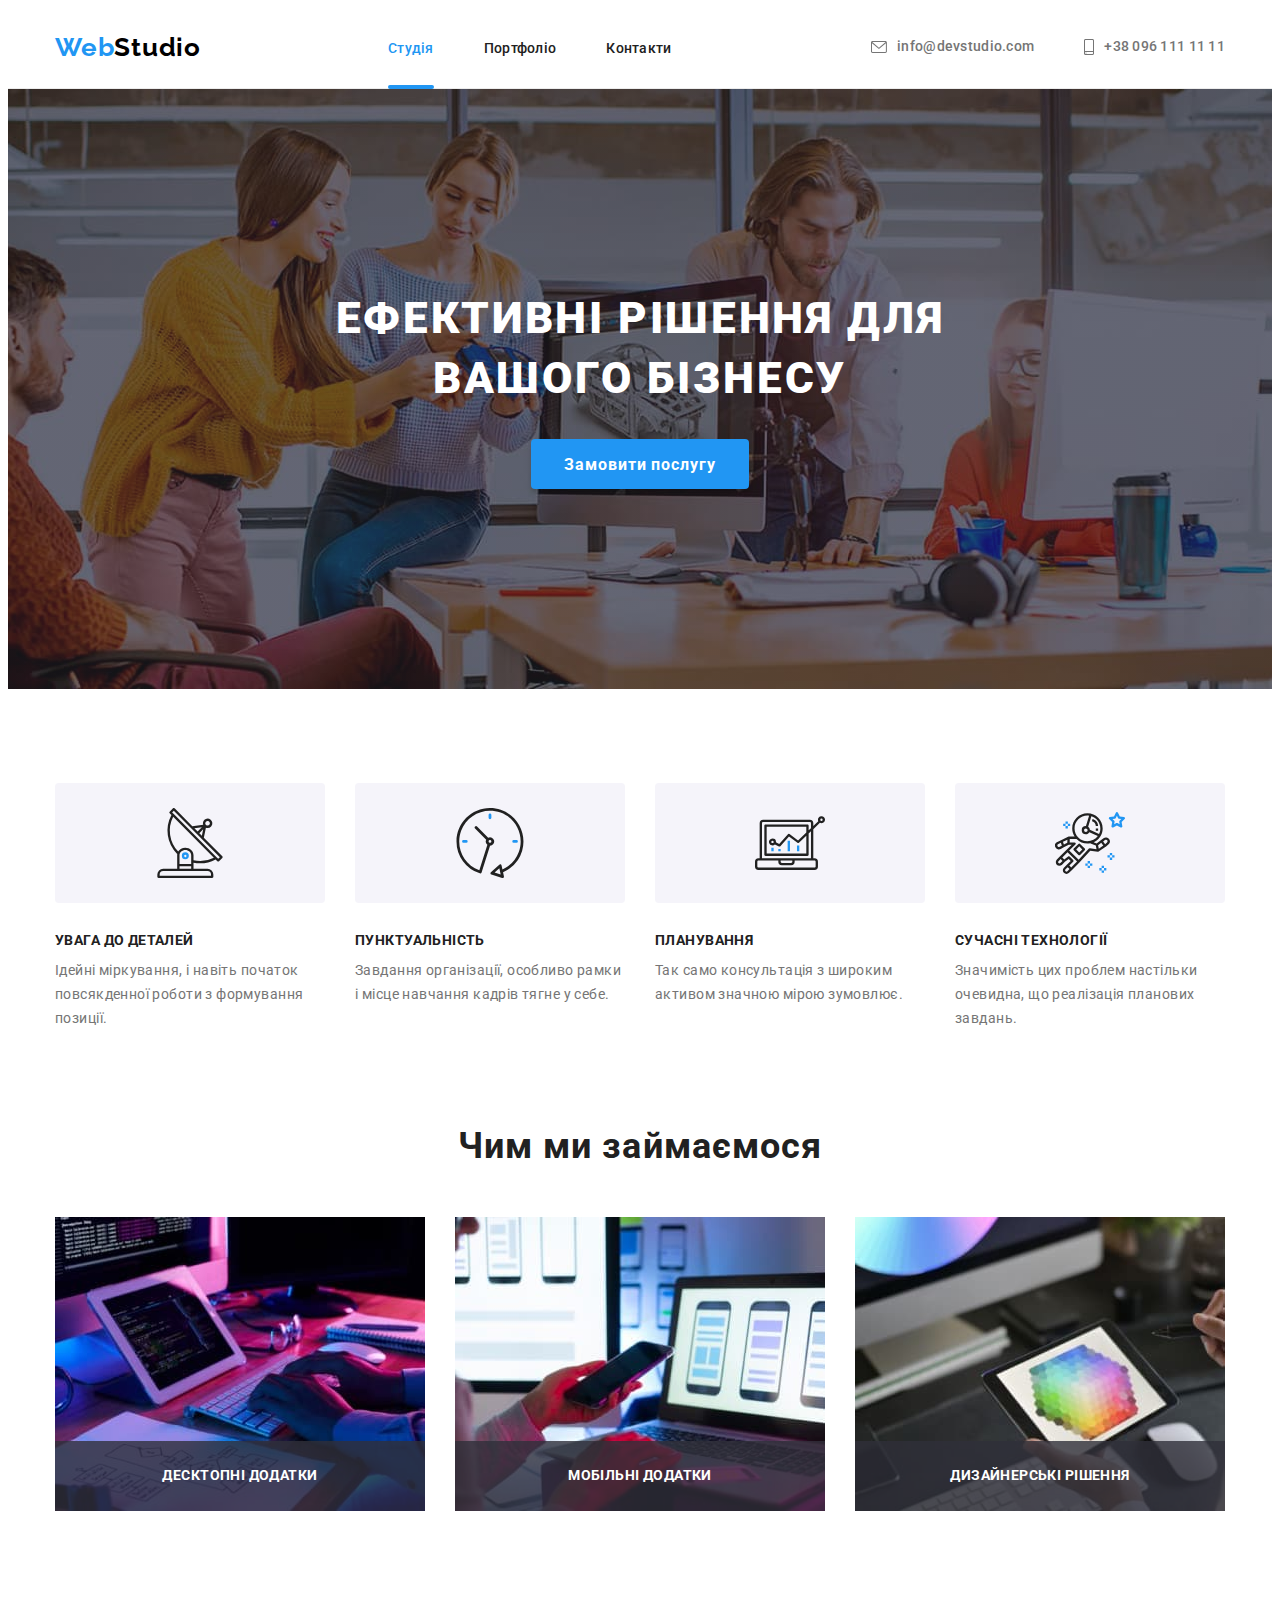
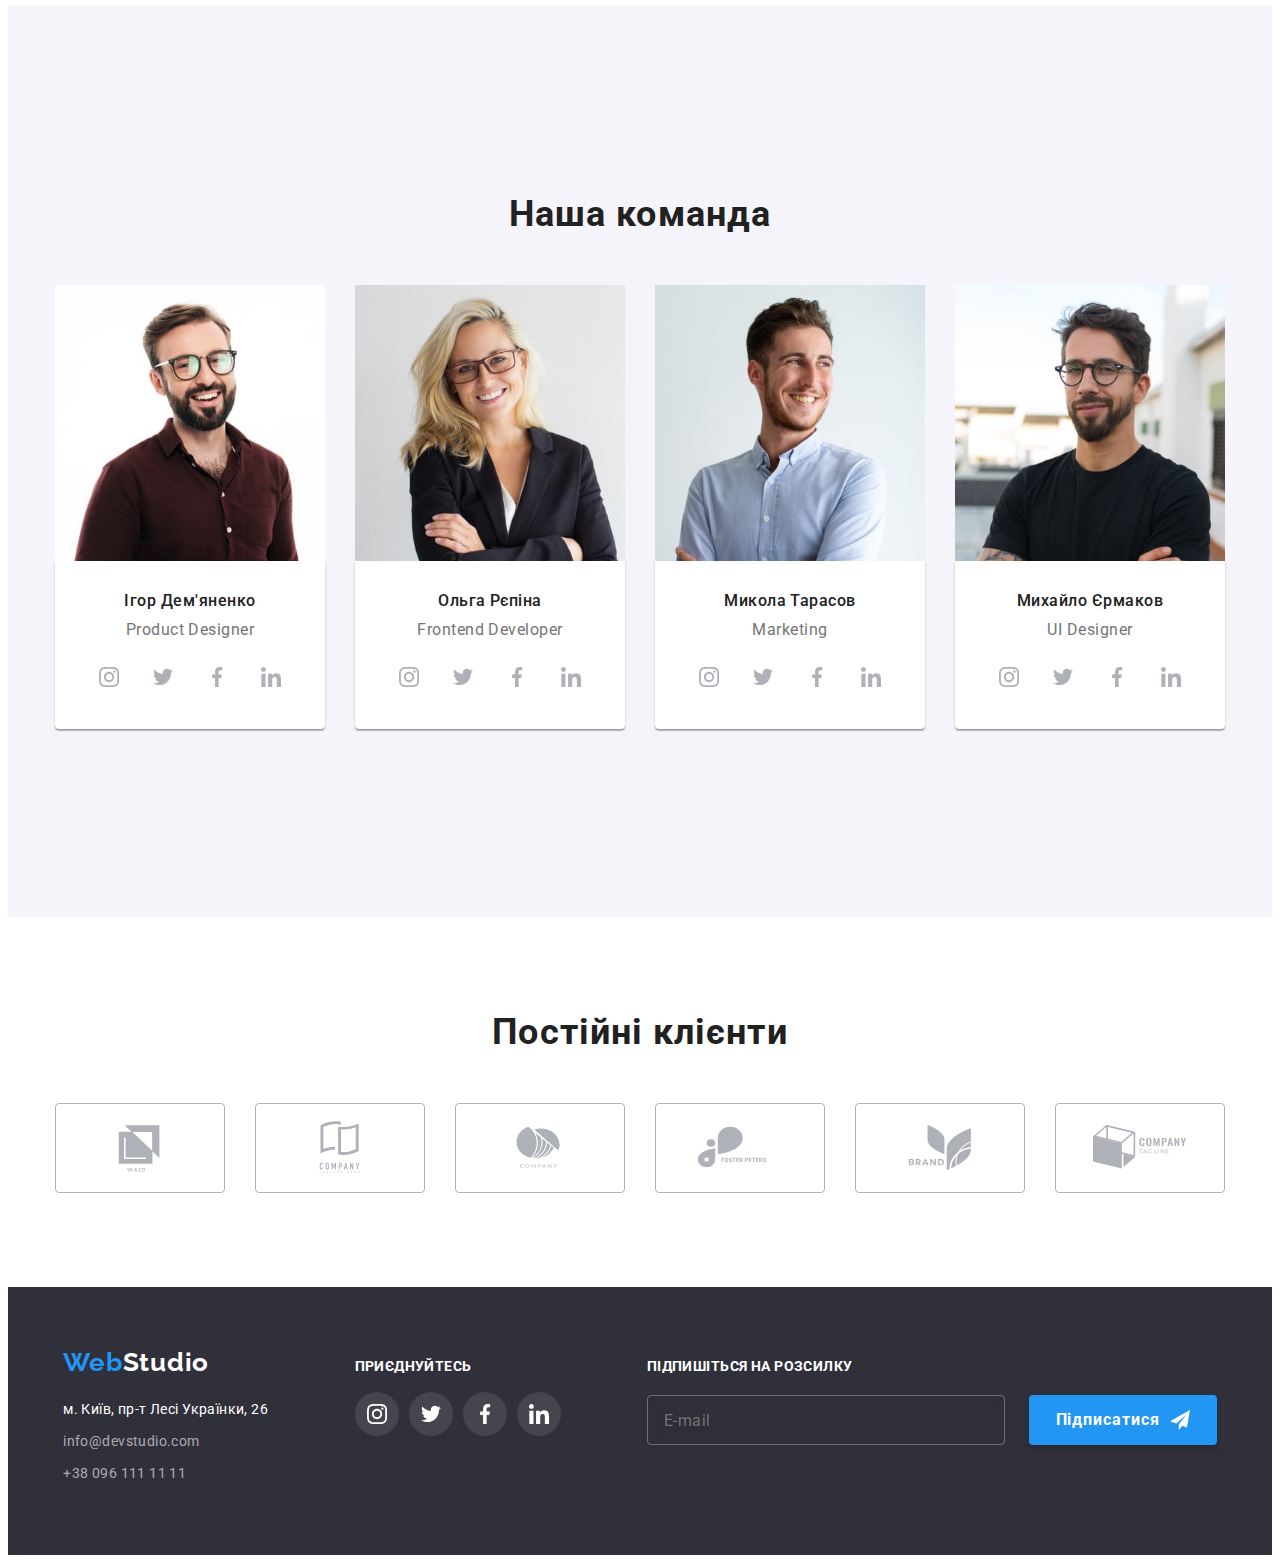
==== commit 431e7dec: "beforemodal" ====
--- a/index.html
+++ b/index.html
@@ -82,18 +82,21 @@
                 <h2 class="illustration__title">Чим ми займаємося</h2>
                 <ul class="illustration-list list">
                     <li class="illustration-list__item">
+                        <source srcset="./image/box1.jpg 1x, ./image/box1-2x.jpg 2x" media="(min-width: 1200px)">
                         <img src="./image/box1.jpg" alt="розробка сайтів" width="370">
                         <div class="illustration-list__wrap">
                             <h3 class="illustration-list__text">Десктопні додатки</h3>
                         </div>
                     </li>
                     <li class="illustration-list__item">
+                        <source srcset="./image/box2.jpg 1x, .//image/box2-2x.jpg 2x" media="(min-width:1200px)">
                         <img src="./image/box2.jpg" alt="розробка мобільних додатків" width="370">
                         <div class="illustration-list__wrap">
                             <h3 class="illustration-list__text">Мобільні додатки</h3>
                         </div>
                     </li>
                     <li class="illustration-list__item">
+                        <source srcset="./image/box3.jpg 1x, .//image/box3-2x.jpg 2x" media="(min-width:1200px)">
                         <img src="./image/box3.jpg" alt="кольорове оформлення сайту" width="370">
                         <div class="illustration-list__wrap">
                             <h3 class="illustration-list__text">Дизайнерські рішення</h3>
@@ -107,7 +110,13 @@
                 <h2 class="team__title">Наша команда</h2>
                 <ul class="team-list list">
                     <li class="team-list__item">
-                        <img src="./image/teamcard3.jpg" alt="чоловік в окулярах" width="270"> 
+                        <source srcset="./image/teamcard3-mob.jpg 1x, ./image/teamcard3-mob-2x.jpg 2x"
+                            media="(min-width: 320px)">
+                        <source srcset="./image/teamcard3-tb.jpg 1x, ./image/teamcard3-tb-2x.jpg 2x"
+                            media="(min-width: 768px, max-width: 1199px)">
+                        <source srcset="./image/teamcard3.jpg 1x, ./image/teamcard3-2x.jpg 2x" 
+                            media="(min-width: 1200px)">
+                        <img src="./image/teamcard3-mob.jpg" alt="чоловік в окулярах" width="270"> 
                         <div class="card">                           
                             <h3 class="card__title">Ігор Дем'яненко</h3>
                             <p lang="en" class="card__after-title">Product Designer</p>
@@ -136,7 +145,13 @@
                         </div>
                     </li>
                     <li class="team-list__item">
-                        <img src="./image/teamcard2.jpg" alt="жінка в окулярах" width="270">   
+                        <source srcset="./image/teamcard2-mb.jpg 1x, ./image/teamcard2-mb-2x.jpg 2x"
+                        media="(min-width: 320px)">
+                        <source srcset="./image/teamcard2-tb.jpg 1x, ./image/teamcard2-tb-2x.jpg 2x"
+                        media="(min-width: 768px, max-width: 1199px)">
+                        <source srcset="./image/teamcard2.jpg 1x, ./image/teamcard2-2x.jpg 2x" 
+                        media="(min-width: 1200px)">
+                        <img src="./image/teamcard2-mb.jpg" alt="жінка в окулярах" width="270">   
                         <div class="card">                         
                             <h3 class="card__title">Ольга Рєпіна</h3>
                             <p lang="en" class="card__after-title">Frontend Developer</p>
@@ -165,7 +180,13 @@
                         </div>
                     </li>
                     <li class="team-list__item">
-                        <img src="./image/teamcard1.jpg" alt="чоловік" width="270">  
+                        <source srcset="./image/teamcard1-mb.jpg 1x, ./image/teamcard1-mb-2x.jpg 2x"
+                        media="(min-width: 320px)">
+                        <source srcset="./image/teamcard1-tb.jpg 1x, ./image/teamcard1-tb-2x.jpg 2x"
+                        media="(min-width: 768px, max-width: 1199px)">
+                        <source srcset="./image/teamcard1.jpg 1x, ./image/teamcard1-2x.jpg 2x" 
+                        media="(min-width: 1200px)">
+                        <img src="./image/teamcard1-mb.jpg" alt="чоловік" width="270">  
                         <div class="card">                          
                             <h3 class="card__title">Микола Тарасов</h3>
                             <p lang="en" class="card__after-title">Marketing</p>
@@ -194,7 +215,13 @@
                         </div>
                     </li>
                     <li class="team-list__item">
-                        <img src="./image/teamcard4.jpg" alt="чоловік" width="270">
+                        <source srcset="./image/teamcard4-mb.jpg 1x, ./image/teamcard4-mb-2x.jpg 2x"
+                        media="(min-width: 320px)">
+                        <source srcset="./image/teamcard4-tb.jpg 1x, ./image/teamcard4-tb-2x.jpg 2x"
+                        media="(min-width: 768px, max-width: 1199px)">
+                        <source srcset="./image/teamcard4.jpg 1x, ./image/teamcard4-2x.jpg 2x" 
+                        media="(min-width: 1200px)">
+                        <img src="./image/teamcard4-mb.jpg" alt="чоловік" width="270">
                         <div class="card">
                             <h3 class="card__title">Михайло Єрмаков</h3>
                             <p lang="en" class="card__after-title">UI Designer</p>
@@ -263,7 +290,7 @@
             </div>
         </section> 
     </main>
-    <!-- <footer class="bottom">
+    <footer class="bottom">
         <div class="footer-container container">
             <div class="footer-adress">
                 <a href="./index.html" class="bottom-logo">
@@ -333,7 +360,7 @@
                 </form>
             </div>   
         </div>    
-    </footer> -->
+    </footer>
                      <!-- Modal -->
     <div class="backdrop is-hidden" data-modal>
         <div class="modal">
--- a/css/main.min.css
+++ b/css/main.min.css
@@ -1 +1 @@
-:root{--main-color: #757575;--secondary-color: #212121;--main-bg-color: #2196f3;--accent-color: #ffffff;--main-transition: color 250ms cubic-bezier(0.4, 0, 0.2, 1);--fill-transition: fill 250ms cubic-bezier(0.4, 0, 0.2, 1)}p,h1,h2,h3,h4,h5,h6{margin:0}ul,ol{margin:0;padding-left:0}button{cursor:pointer}address{font-style:normal}img{display:block;height:auto;max-width:100%;width:100%}html{box-sizing:border-box}*,*::before,*::after{box-sizing:border-box}body{color:var(--main-color);font-family:"Roboto",sans-serif}.list{list-style:none}.visually-hidden{color:rgba(0,0,0,0);position:absolute;width:1px;height:1px;margin:-1px;border:0;padding:0;white-space:nowrap;-webkit-clip-path:inset(100%);clip-path:inset(100%);clip:rect(0 0 0 0);overflow:hidden}.container{width:100%;padding-left:15px;padding-right:15px;margin:0 auto}@media screen and (min-width: 480px){.container{max-width:480px}}@media screen and (min-width: 768px){.container{max-width:768px}}@media screen and (min-width: 1200px){.container{max-width:1200px}}.header{border-bottom:1px solid #ececec;max-width:100%}.container.header{display:flex;align-items:center;justify-content:space-between;padding:25px 0 24px 0}.navigation{display:flex;align-items:center}.menu{display:flex;gap:50px}.navigation__logo{font-family:"Raleway",sans-serif;font-weight:700;font-size:26px;line-height:1.19;letter-spacing:.03em;color:var(--main-bg-color);text-decoration:none;margin-right:93px}.connect{display:flex;align-items:center;gap:50px}span{font-family:"Raleway",sans-serif;font-weight:700;font-size:26px;line-height:1.19;letter-spacing:.03em;color:#000;text-decoration:none}.menu__link{font-weight:500;font-size:14px;line-height:1.14;letter-spacing:.02em;color:var(--secondary-color);text-decoration:none;transition:var(--main-transition)}.menu__link:hover,.menu__link:focus{color:var(--main-bg-color)}.menu__link.current{color:var(--main-bg-color);position:relative}.menu__link.current::after{content:"";display:block;position:absolute;height:4px;width:100%;border-radius:2px;left:0;bottom:-33px;background-color:var(--main-bg-color)}.connect__mail,.connect__tel{font-weight:500;font-size:14px;line-height:1.14;letter-spacing:.02em;color:var(--main-color);text-decoration:none;display:flex;align-items:center;justify-content:center;gap:10px;transition:var(--main-transition)}.connect__mail:hover,.connect__mail:focus,.connect__tel:hover,.connect__tel:focus{color:var(--main-bg-color)}.connect__icon{fill:var(--main-color);transition:var(--fill-transition)}.header-tel:hover .connect__icon,.header-tel:focus .connect__icon,.header-mail:hover .connect__icon,.header-mail:focus .connect__icon{fill:var(--main-bg-color)}.hero{max-width:1600px;height:600px;margin-left:auto;margin-right:auto;background-color:#2f303a;background-image:linear-gradient(rgba(47, 48, 58, 0.4), rgba(47, 48, 58, 0.4)),url(../image/background.jpg);background-repeat:no-repeat;background-position:center;background-size:cover;text-align:center;padding:200px 0}.hero__title{margin:0 auto 30px auto;color:var(--accent-color);font-family:inherit;font-weight:900;font-size:26px;line-height:1.62;letter-spacing:.06em;text-align:center;text-transform:uppercase;width:360px}@media screen and (min-width: 1200px){.hero__title{width:696px;font-size:44px;line-height:1.36}}.hero__btn{font-family:"Roboto",sans-serif;color:var(--accent-color);background-color:var(--main-bg-color);font-weight:700;font-size:16px;line-height:1.88;letter-spacing:.06em;cursor:pointer;display:inline-flex;text-align:center;border:1px solid rgba(0,0,0,0);padding:10px 32px;min-width:216px;height:50px;border-radius:4px;box-shadow:0px 4px 4px rgba(0,0,0,.15)}.hero__btn:active{color:var(--accent-color);background-color:#188ce8}.pic{padding-top:60px;padding-bottom:60px}@media screen and (min-width: 1200px){.pic{padding-top:94px;padding-bottom:94px}}.pic-list__subtitle{font-family:inherit;font-weight:700;font-size:14px;line-height:1.14;letter-spacing:.03em;text-transform:uppercase;color:var(--secondary-color);margin-bottom:10px}@media screen and (min-width: 480px){.pic-list__subtitle{text-align:center}}@media screen and (min-width: 768px){.pic-list__subtitle{text-align:start}}@media screen and (min-width: 1200px){.pic-list__subtitle{text-align:start}}.pic-lis__text{font-family:inherit;font-weight:400;font-size:14px;line-height:1.71;letter-spacing:.03em}.pic-list{display:flex;gap:30px;flex-wrap:wrap;width:100%}.pic-list__item{width:100%}@media screen and (min-width: 768px){.pic-list__item{width:calc((100% - 30px)/2)}}@media screen and (min-width: 1200px){.pic-list__item{width:calc((100% - 90px)/4)}}.pic-list__item::before{display:block;content:"";height:120px;background-size:70px;background-repeat:no-repeat;background-position:center;background-color:#f5f4fa;margin-bottom:30px;border-radius:4px}.icon-antenna::before{background-image:url(../image/antenna.svg)}.icon-clock::before{background-image:url(../image/clock.svg)}.icon-diagram::before{background-image:url(../image/diagram.svg)}.icon-astronaut::before{background-image:url(../image/astronaut.svg)}.illustration{padding-top:0;display:none}@media screen and (min-width: 1200px){.illustration{display:block;padding-bottom:94px}}.illustration__title{font-weight:700;font-size:36px;line-height:1.17;letter-spacing:.03em;color:var(--secondary-color);margin-bottom:50px;text-align:center}.illustration-list{display:flex;gap:30px}.illustration-list__item{position:relative}.illustration-list__wrap{position:absolute;bottom:0;width:100%;height:70px;background-color:rgba(47,48,58,.8)}.illustration-list__text{font-family:inherit;font-weight:700;font-size:14px;line-height:1.14;text-align:center;letter-spacing:.03em;text-transform:uppercase;color:var(--accent-color);padding:27px 0}.team{background-color:#f5f4fa;text-align:center;padding-top:60px;padding-bottom:60px}@media screen and (min-width: 1200px){.team{padding-top:94px;padding-bottom:94px}}.team-list{display:flex;gap:30px;flex-wrap:wrap;width:100%}.team-list__item{width:100%}@media screen and (min-width: 768px){.team-list__item{width:calc((100% - 30px)/2)}}@media screen and (min-width: 1200px){.team-list__item{width:calc((100% - 90px)/4)}}.card{background:var(--accent-color);box-shadow:0px 1px 3px rgba(0,0,0,.12),0px 1px 1px rgba(0,0,0,.14),0px 2px 1px rgba(0,0,0,.2);border-radius:0px 0px 4px 4px;width:100%;display:block;padding-top:30px;padding-bottom:30px}.team__title{margin-bottom:30px;color:var(--secondary-color);font-family:inherit;font-weight:700;font-size:28px;line-height:1.18;letter-spacing:.03em;text-align:center}@media screen and (min-width: 1200px){.team__title{margin-bottom:50px;font-size:36px;line-height:1.17}}.card__title{font-weight:500;font-size:16px;line-height:1.19;letter-spacing:.03em;color:var(--secondary-color);margin-bottom:10px}.card__after-title{font-size:16px;line-height:1.19;letter-spacing:.03em;margin-bottom:16px}.soc-list{display:flex;justify-content:center;gap:10px}.soc-list__item{width:44px;height:44px}.soc-list__link{width:100%;height:100%;border-radius:50%;display:flex;align-items:center;justify-content:center;transition:var(--main-transition),background-color 250ms cubic-bezier(0.4, 0, 0.2, 1)}.soc-list__link:hover,.soc-list__link:focus{background-color:var(--main-bg-color)}.soc-list__icon{fill:#afb1b8;transition:var(--fill-transition)}.soc-list__link:hover .soc-list__icon,.soc-list__link:focus .soc-list__icon{fill:var(--accent-color)}.client{padding-top:60px;padding-bottom:60px}@media screen and (min-width: 1200px){.client{padding-top:94px;padding-bottom:94px}}.client__title{margin-bottom:30px;color:var(--secondary-color);font-family:inherit;font-weight:700;font-size:28px;line-height:1.18;letter-spacing:.03em;text-align:center}@media screen and (min-width: 1200px){.client__title{margin-bottom:50px;font-size:36px;line-height:1.17}}.icon-list{display:flex;gap:30px;flex-wrap:wrap;width:100%}.icon-list__item{width:calc((100% - 30px)/2);height:90px}@media screen and (min-width: 768px){.icon-list__item{width:calc((100% - 60px)/3)}}@media screen and (min-width: 1200px){.icon-list__item{width:calc((100% - 150px)/6)}}.icon-list__link{width:100%;height:100%;border:1px solid #afb1b8;border-radius:4px;display:flex;align-items:center;justify-content:center;transition:border-color 250ms cubic-bezier(0.4, 0, 0.2, 1)}.icon-list__link:hover,.icon-list__link:focus{border-color:var(--main-bg-color)}.icon-list__icon{fill:#afb1b8;transition:var(--fill-transition)}.icon-list__link:hover .icon-list__icon,.icon-list__link:focus .icon-list__icon{fill:var(--main-bg-color)}.bottom{background-color:#2f303a;padding-top:60px;padding-bottom:60px}.bottom-logo{font-family:"Raleway",sans-serif;font-weight:700;font-size:26px;line-height:1.19;letter-spacing:.03em;text-decoration:none;color:var(--main-bg-color);display:flex;margin-bottom:20px}.bottom-address{font-family:"Roboto";font-style:normal;font-weight:400;font-size:14px;line-height:1.71;letter-spacing:.03em;text-decoration:none;color:var(--accent-color)}.bottom-mail,.bottom-tel{font-style:normal;font-size:14px;line-height:1.71;letter-spacing:.03em;color:rgba(255,255,255,.6);text-decoration:none;transition:var(--main-transition)}.bottom-mail:hover,.bottom-mail:focus,.bottom-tel:hover,.bottom-tel:focus{color:var(--main-bg-color)}.bottom-item{margin-bottom:9px}.studio{font-family:"Raleway",sans-serif;font-weight:700;font-size:26px;line-height:1.19;letter-spacing:.03em;color:var(--accent-color);text-decoration:none}.footer-container{display:flex;align-items:baseline;gap:70px}.footer-soc__text{font-family:"Roboto",sans-serif;font-style:normal;font-weight:700;font-size:14px;line-height:.88;letter-spacing:.03em;text-transform:uppercase;color:var(--accent-color);margin-bottom:16px}.footer-list{display:flex;gap:10px;justify-content:center}.footer-list__item{width:44px;height:44px}.footer-list__link.link{width:100%;height:100%;background:rgba(255,255,255,.1);border-radius:50%;display:flex;align-items:center;justify-content:center;transition:background-color 250ms cubic-bezier(0.4, 0, 0.2, 1)}.footer-list__icon{fill:var(--accent-color);transition:var(--fill-transition)}.footer-list__link:hover .footer-list__icon,.footer-list__link:focus .footer-list__icon{fill:var(--accent-color)}.footer-list__link:hover,.footer-list__link:focus{background-color:var(--main-bg-color)}.subscription{margin-left:auto}.subscription__text{font-family:inherit;font-style:normal;font-weight:700;font-size:14px;line-height:1.14;letter-spacing:.03em;text-transform:uppercase;margin-bottom:20px;color:var(--accent-color)}.subscription__form{display:flex;align-items:baseline}.mail-subscription{display:flex;width:358px;height:50px;border:1px solid rgba(255,255,255,.3);filter:drop-shadow(0px 4px 4px rgba(0, 0, 0, 0.15));border-radius:4px;background-color:rgba(0,0,0,0);padding-left:16px;font-family:inherit;font-size:16px;line-height:1.25;align-items:center;letter-spacing:.03em;color:rgba(255,255,255,.6);margin-right:12px;cursor:pointer;transition:border-color 250ms cubic-bezier(0.4, 0, 0.2, 1),outline 250ms cubic-bezier(0.4, 0, 0.2, 1)}.mail-subscription:focus,.mail-subscription:hover{border-color:var(--main-bg-color);outline:var(--main-bg-color)}.submit-btn{display:flex;justify-content:center;align-items:center;width:200px;height:50px;margin:auto;background-color:var(--main-bg-color);box-shadow:0px 4px 4px rgba(0,0,0,.15);border-radius:4px;border-color:rgba(0,0,0,0);text-align:center;font-family:inherit;font-weight:700;font-size:16px;line-height:1.88;letter-spacing:.06em;color:var(--accent-color);cursor:pointer;transition:background-color 250ms cubic-bezier(0.4, 0, 0.2, 1)}.submit-btn:hover,.submit-btn:focus{background-color:#188ce8}.icon-subscription{fill:var(--accent-color);margin-left:10px}.navigation-list{display:flex;justify-content:center;margin-bottom:56px;gap:8px}.navigation-list__btn{font-family:"Roboto",sans-serif;font-weight:500;font-size:16px;line-height:1.63;color:var(--secondary-color);background-color:#f5f4fa;cursor:pointer;border-radius:4px;padding:6px 22px;border-color:rgba(0,0,0,0);text-align:center;transition:background-color 250ms cubic-bezier(0.4, 0, 0.2, 1),var(--main-transition),box-shadow 250ms cubic-bezier(0.4, 0, 0.2, 1)}.navigation-list__btn:hover,.navigation-list__btn:focus{color:var(--accent-color);background-color:var(--main-bg-color);box-shadow:0px 3px 1px rgba(0,0,0,.1),0px 1px 2px rgba(0,0,0,.08),0px 2px 2px rgba(0,0,0,.12)}.portfolio-list{display:flex;flex-wrap:wrap;gap:30px}.portfolio-top-wrap{position:relative;overflow:hidden}.portfolio-top-text{position:absolute;top:0;font-family:inherit;font-style:normal;font-weight:400;font-size:18px;line-height:1.56;letter-spacing:.03em;color:var(--accent-color);background-color:rgba(33,150,243,.9);top:0;left:0;width:100%;height:100%;padding-top:63px;padding-left:24px;transition:transform 250ms cubic-bezier(0.4, 0, 0.2, 1);transform:translateY(100%)}.portfolio-item .link:hover .portfolio-top-text,.portfolio-item .link:focus .portfolio-top-text{transform:translateY(0)}.portfolio-item .link{display:block;text-decoration:none;transition:box-shadow 250ms cubic-bezier(0.4, 0, 0.2, 1)}.portfolio-item .link:hover,.portfolio-item .link:focus{box-shadow:0px 1px 1px rgba(0,0,0,.12),0px 4px 4px rgba(0,0,0,.06),1px 4px 6px rgba(0,0,0,.16)}.examples{padding:20px 24px;width:370px;background-color:var(--accent-color);border:1px solid #eee}.portfolio-works{font-weight:700;font-size:18px;font-family:inherit;line-height:2;letter-spacing:.06em;color:var(--secondary-color);margin-bottom:4px;max-width:322px;max-height:36px}.portfolio-after-title{font-family:inherit;font-style:normal;font-size:16px;line-height:1.88;letter-spacing:.03em;color:var(--main-color)}.backdrop{width:100%;height:100%;background-color:rgba(0,0,0,.2);position:fixed;top:0;transition:opacity 600ms linear,visibility 600ms linear}.backdrop.is-hidden .modal{transform:translate(-50%, -50%) rotate(-360deg) scale(0);border-radius:65%}.backdrop.is-hidden{opacity:0;visibility:hidden;pointer-events:none}.modal{width:528px;min-height:581px;background-color:var(--accent-color);border-radius:4px;padding:40px;position:absolute;top:50%;left:50%;transform:translate(-50%, -50%) rotate(0) scale(1);transition:transform 600ms linear,border-radius 600ms linear}.modal-close{width:30px;height:30px;background-color:rgba(0,0,0,0);border:1px solid rgba(0,0,0,.1);border-radius:50%;position:absolute;top:10px;right:10px;display:flex;align-items:center;justify-content:center;cursor:pointer;transition:fill 250ms cubic-bezier(0.4, 0, 0.2, 1)}.modal-close:hover,.modal-close:focus{fill:var(--main-bg-color)}.modal-title{font-family:inherit;font-style:normal;font-weight:700;font-size:20px;line-height:1.15;text-align:center;letter-spacing:.03em;margin-bottom:12px;color:var(--secondary-color);justify-content:center;align-items:center;display:block}.modal-input{width:100%;height:40px;border:1px solid rgba(33,33,33,.2);border-radius:4px;padding-left:42px;outline:rgba(0,0,0,0);transition:border-color 250ms cubic-bezier(0.4, 0, 0.2, 1)}.modal-input:focus{border-color:var(--main-bg-color)}.input-wrap{position:relative;margin-bottom:10px}.modal-input-icon{position:absolute;left:8px;top:50%;transform:translateY(-50%);transition:var(--fill-transition)}.modal-input:focus+.modal-input-icon{fill:var(--main-bg-color)}.input-label{font-family:inherit;font-style:normal;font-weight:400;font-size:12px;line-height:1.17;letter-spacing:.01em;color:var(--main-color);display:block;margin-bottom:4px}.modal-comment{width:100%;height:120px;padding:12px 16px;border:1px solid rgba(33,33,33,.2);border-radius:4px;outline:none;margin-bottom:20px;resize:none;transition:border-color 250ms cubic-bezier(0.4, 0, 0.2, 1)}.modal-comment::-moz-placeholder{font-family:inherit;font-size:12px;line-height:1.17;letter-spacing:.01em;color:rgba(117,117,117,.5)}.modal-comment:-ms-input-placeholder{font-family:inherit;font-size:12px;line-height:1.17;letter-spacing:.01em;color:rgba(117,117,117,.5)}.modal-comment::placeholder{font-family:inherit;font-size:12px;line-height:1.17;letter-spacing:.01em;color:rgba(117,117,117,.5)}.modal-comment:focus{border-color:var(--main-bg-color)}.input-privacy{padding-left:15px}.check-text{font-family:inherit;font-style:normal;font-weight:400;font-size:14px;line-height:1.71;letter-spacing:.03em;color:var(--main-color);display:flex;align-items:center;margin-bottom:30px}.check-text span{width:16px;height:15px;border:2px solid #171a24;border-radius:3px;margin-right:5px;display:flex;align-items:center;justify-content:center;fill:rgba(0,0,0,0)}.input-check:focus+.check-text span{border-color:var(--main-bg-color)}.input-check:checked+.check-text span{background-color:var(--main-bg-color);fill:#fff;border-color:rgba(0,0,0,0)}.input-check{transition:background-color 250ms cubic-bezier(0.4, 0, 0.2, 1)}.policy-link{color:var(--main-bg-color);padding-left:5px}.submit-btn{display:flex;justify-content:center;align-items:center;width:200px;height:50px;margin:auto;background-color:var(--main-bg-color);box-shadow:0px 4px 4px rgba(0,0,0,.15);border-radius:4px;border-color:rgba(0,0,0,0);text-align:center;font-family:inherit;font-weight:700;font-size:16px;line-height:1.88;letter-spacing:.06em;color:var(--accent-color);cursor:pointer;transition:background-color 250ms cubic-bezier(0.4, 0, 0.2, 1)}.submit-btn:hover,.submit-btn:focus{background-color:#188ce8}/*# sourceMappingURL=main.min.css.map */+:root{--main-color: #757575;--secondary-color: #212121;--main-bg-color: #2196f3;--accent-color: #ffffff;--main-transition: color 250ms cubic-bezier(0.4, 0, 0.2, 1);--fill-transition: fill 250ms cubic-bezier(0.4, 0, 0.2, 1)}p,h1,h2,h3,h4,h5,h6{margin:0}ul,ol{margin:0;padding-left:0}button{cursor:pointer}address{font-style:normal}img{display:block;height:auto;max-width:100%;width:100%}html{box-sizing:border-box}*,*::before,*::after{box-sizing:border-box}body{color:var(--main-color);font-family:"Roboto",sans-serif}.list{list-style:none}.visually-hidden{color:rgba(0,0,0,0);position:absolute;width:1px;height:1px;margin:-1px;border:0;padding:0;white-space:nowrap;-webkit-clip-path:inset(100%);clip-path:inset(100%);clip:rect(0 0 0 0);overflow:hidden}.container{width:100%;padding-left:15px;padding-right:15px;margin:0 auto}@media screen and (min-width: 480px){.container{max-width:480px}}@media screen and (min-width: 768px){.container{max-width:768px}}@media screen and (min-width: 1200px){.container{max-width:1200px}}@media screen and (min-width: 768px){header{border-bottom:1px solid #ececec;max-width:100%}}@media screen and (min-width: 1200px){header{border-bottom:1px solid #ececec;max-width:100%}}.container.header{display:flex;align-items:center;justify-content:space-between;padding-top:24px;padding-bottom:25px}.navigation{display:flex;align-items:center}.menu{display:none;gap:50px}@media screen and (min-width: 768px){.menu{display:flex;margin-left:88px}}@media screen and (min-width: 1200px){.menu{margin-left:94px;display:flex}}.navigation__logo{font-family:"Raleway",sans-serif;font-weight:700;font-size:24px;line-height:1.17;letter-spacing:.03em;color:var(--main-bg-color);text-decoration:none}@media screen and (min-width: 768px){.navigation__logo{font-size:26px;line-height:1.19}}@media screen and (min-width: 1200px){.navigation__logo{font-size:26px;line-height:1.19;margin-right:93px}}.connect{display:none}@media screen and (min-width: 768px){.connect{display:flex;flex-direction:column;align-items:flex-start;gap:10px}}@media screen and (min-width: 1200px){.connect{display:flex;flex-direction:row;align-items:center;gap:50px}}span{font-family:"Raleway",sans-serif;font-weight:700;font-size:24px;line-height:1.17;letter-spacing:.03em;color:#000;text-decoration:none}@media screen and (min-width: 768px){span{font-size:26px;line-height:1.19}}@media screen and (min-width: 1200px){span{font-size:26px;line-height:1.19}}.menu__link{font-weight:500;font-size:14px;letter-spacing:.02em;color:var(--secondary-color);text-decoration:none;transition:var(--main-transition)}@media screen and (min-width: 768px){.menu__link{line-height:1.17}}@media screen and (min-width: 1200px){.menu__link{line-height:1.14}}.menu__link:hover,.menu__link:focus{color:var(--main-bg-color)}.menu__link.current{color:var(--main-bg-color);position:relative}.menu__link.current::after{content:"";display:block;position:absolute;height:4px;width:100%;border-radius:2px;left:0;bottom:-33px;background-color:var(--main-bg-color)}.connect__mail,.connect__tel{font-weight:500;font-size:14px;line-height:1.14;letter-spacing:.02em;color:var(--main-color);text-decoration:none;display:flex;align-items:center;justify-content:center;gap:10px;transition:var(--main-transition)}.connect__mail:hover,.connect__mail:focus,.connect__tel:hover,.connect__tel:focus{color:var(--main-bg-color)}.connect__icon{fill:var(--main-color);transition:var(--fill-transition)}.header-tel:hover .connect__icon,.header-tel:focus .connect__icon,.header-mail:hover .connect__icon,.header-mail:focus .connect__icon{fill:var(--main-bg-color)}.hero{max-width:480px;height:400px;margin:0 auto;background-color:#2f303a;background-image:linear-gradient(rgba(47, 48, 58, 0.4), rgba(47, 48, 58, 0.4)),url(../image/background-mb.jpg);background-repeat:no-repeat;background-position:center;background-size:cover;text-align:center;padding:118px 0;width:100%}@media(min-device-pixel-ratio: 2),(-webkit-min-device-pixel-ratio: 2),(min-resolution: 192dpi),(min-resolution: 2dppx){.hero{background-image:linear-gradient(to right, rgba(47, 48, 58, 0.4), rgba(47, 48, 58, 0.4)),url(../image/background-mb-2x.jpg)}}@media screen and (min-width: 768px){.hero{background-image:linear-gradient(to right, rgba(47, 48, 58, 0.4), rgba(47, 48, 58, 0.4)),url(../image/background-tb.jpg);max-width:768px;width:100%}}@media screen and (min-width: 768px)and (min-device-pixel-ratio: 2),screen and (min-width: 768px)and (-webkit-min-device-pixel-ratio: 2),screen and (min-width: 768px)and (min-resolution: 192dpi),screen and (min-width: 768px)and (min-resolution: 2dppx){.hero{background-image:linear-gradient(to right, rgba(47, 48, 58, 0.4), rgba(47, 48, 58, 0.4)),url(../image/background-tb-2x.jpg)}}@media screen and (min-width: 1200px){.hero{max-width:1600px;height:600px;padding:200px 0;background-image:linear-gradient(to right, rgba(47, 48, 58, 0.4), rgba(47, 48, 58, 0.4)),url(../image/background.jpg);width:100%}}@media screen and (min-width: 1200px)and (min-device-pixel-ratio: 2),screen and (min-width: 1200px)and (-webkit-min-device-pixel-ratio: 2),screen and (min-width: 1200px)and (min-resolution: 192dpi),screen and (min-width: 1200px)and (min-resolution: 2dppx){.hero{background-image:linear-gradient(to right, rgba(47, 48, 58, 0.4), rgba(47, 48, 58, 0.4)),url(../image/background-2x.jpg)}}.hero__title{margin:0 auto 30px auto;color:var(--accent-color);font-family:inherit;font-weight:900;font-size:26px;line-height:1.62;letter-spacing:.06em;text-align:center;text-transform:uppercase;max-width:360px}@media screen and (min-width: 1200px){.hero__title{max-width:696px;font-size:44px;line-height:1.36}}.hero__btn{font-family:"Roboto",sans-serif;color:var(--accent-color);background-color:var(--main-bg-color);font-weight:700;font-size:16px;line-height:1.88;letter-spacing:.06em;cursor:pointer;display:inline-flex;text-align:center;border:1px solid rgba(0,0,0,0);padding:10px 32px;min-width:216px;height:50px;border-radius:4px;box-shadow:0px 4px 4px rgba(0,0,0,.15)}.hero__btn:active{color:var(--accent-color);background-color:#188ce8}.pic{padding-top:60px;padding-bottom:60px}@media screen and (min-width: 1200px){.pic{padding-top:94px;padding-bottom:94px}}.pic-list__subtitle{font-family:inherit;font-weight:700;font-size:14px;line-height:1.14;letter-spacing:.03em;text-transform:uppercase;color:var(--secondary-color);margin-bottom:10px}@media screen and (min-width: 480px){.pic-list__subtitle{text-align:center}}@media screen and (min-width: 768px){.pic-list__subtitle{text-align:start}}@media screen and (min-width: 1200px){.pic-list__subtitle{text-align:start}}.pic-lis__text{font-family:inherit;font-weight:400;font-size:14px;line-height:1.71;letter-spacing:.03em}.pic-list{display:flex;gap:30px;flex-wrap:wrap;width:100%}.pic-list__item{width:100%}@media screen and (min-width: 768px){.pic-list__item{width:calc((100% - 30px)/2)}}@media screen and (min-width: 1200px){.pic-list__item{width:calc((100% - 90px)/4)}}.pic-list__item::before{display:block;content:"";height:120px;background-size:70px;background-repeat:no-repeat;background-position:center;background-color:#f5f4fa;margin-bottom:30px;border-radius:4px}.icon-antenna::before{background-image:url(../image/antenna.svg)}.icon-clock::before{background-image:url(../image/clock.svg)}.icon-diagram::before{background-image:url(../image/diagram.svg)}.icon-astronaut::before{background-image:url(../image/astronaut.svg)}.illustration{padding-top:0;display:none}@media screen and (min-width: 1200px){.illustration{display:block;padding-bottom:94px}}.illustration__title{font-weight:700;font-size:36px;line-height:1.17;letter-spacing:.03em;color:var(--secondary-color);margin-bottom:50px;text-align:center}.illustration-list{display:flex;gap:30px}.illustration-list__item{position:relative}.illustration-list__wrap{position:absolute;bottom:0;width:100%;height:70px;background-color:rgba(47,48,58,.8)}.illustration-list__text{font-family:inherit;font-weight:700;font-size:14px;line-height:1.14;text-align:center;letter-spacing:.03em;text-transform:uppercase;color:var(--accent-color);padding:27px 0}.team{background-color:#f5f4fa;text-align:center;padding-top:60px;padding-bottom:60px}@media screen and (min-width: 1200px){.team{padding-top:94px;padding-bottom:94px}}.team-list{display:flex;gap:30px;flex-wrap:wrap;width:100%}.team-list__item{width:100%}@media screen and (min-width: 768px){.team-list__item{width:calc((100% - 30px)/2)}}@media screen and (min-width: 1200px){.team-list__item{width:calc((100% - 90px)/4)}}.card{background:var(--accent-color);box-shadow:0px 1px 3px rgba(0,0,0,.12),0px 1px 1px rgba(0,0,0,.14),0px 2px 1px rgba(0,0,0,.2);border-radius:0px 0px 4px 4px;width:100%;display:block;padding-top:30px;padding-bottom:30px}.team__title{margin-bottom:30px;color:var(--secondary-color);font-family:inherit;font-weight:700;font-size:28px;line-height:1.18;letter-spacing:.03em;text-align:center}@media screen and (min-width: 1200px){.team__title{margin-bottom:50px;font-size:36px;line-height:1.17}}.card__title{font-weight:500;font-size:16px;line-height:1.19;letter-spacing:.03em;color:var(--secondary-color);margin-bottom:10px}.card__after-title{font-size:16px;line-height:1.19;letter-spacing:.03em;margin-bottom:16px}.soc-list{display:flex;justify-content:center;gap:10px}.soc-list__item{width:44px;height:44px}.soc-list__link{width:100%;height:100%;border-radius:50%;display:flex;align-items:center;justify-content:center;transition:var(--main-transition),background-color 250ms cubic-bezier(0.4, 0, 0.2, 1)}.soc-list__link:hover,.soc-list__link:focus{background-color:var(--main-bg-color)}.soc-list__icon{fill:#afb1b8;transition:var(--fill-transition)}.soc-list__link:hover .soc-list__icon,.soc-list__link:focus .soc-list__icon{fill:var(--accent-color)}.client{padding-top:60px;padding-bottom:60px}@media screen and (min-width: 1200px){.client{padding-top:94px;padding-bottom:94px}}.client__title{margin-bottom:30px;color:var(--secondary-color);font-family:inherit;font-weight:700;font-size:28px;line-height:1.18;letter-spacing:.03em;text-align:center}@media screen and (min-width: 1200px){.client__title{margin-bottom:50px;font-size:36px;line-height:1.17}}.icon-list{display:flex;gap:30px;flex-wrap:wrap;width:100%}.icon-list__item{width:calc((100% - 30px)/2);height:90px}@media screen and (min-width: 768px){.icon-list__item{width:calc((100% - 60px)/3)}}@media screen and (min-width: 1200px){.icon-list__item{width:calc((100% - 150px)/6)}}.icon-list__link{width:100%;height:100%;border:1px solid #afb1b8;border-radius:4px;display:flex;align-items:center;justify-content:center;transition:border-color 250ms cubic-bezier(0.4, 0, 0.2, 1)}.icon-list__link:hover,.icon-list__link:focus{border-color:var(--main-bg-color)}.icon-list__icon{fill:#afb1b8;transition:var(--fill-transition)}.icon-list__link:hover .icon-list__icon,.icon-list__link:focus .icon-list__icon{fill:var(--main-bg-color)}.bottom{background-color:#2f303a;padding-top:60px;padding-bottom:60px}.bottom-logo{font-family:"Raleway",sans-serif;font-weight:700;font-size:26px;line-height:1.19;letter-spacing:.03em;text-decoration:none;color:var(--main-bg-color);display:flex;margin-bottom:20px;margin-left:auto;margin-right:auto;justify-content:center;align-items:center}@media screen and (min-width: 1200px){.bottom-logo{justify-content:start;align-items:flex-start}}.bottom-address{font-family:"Roboto";font-style:normal;font-weight:400;font-size:14px;line-height:1.71;letter-spacing:.03em;text-decoration:none;color:var(--accent-color)}.bottom-mail,.bottom-tel{font-style:normal;font-size:14px;line-height:1.71;letter-spacing:.03em;color:rgba(255,255,255,.6);text-decoration:none;transition:var(--main-transition)}.bottom-mail:hover,.bottom-mail:focus,.bottom-tel:hover,.bottom-tel:focus{color:var(--main-bg-color)}.bottom-list{display:flex;flex-direction:column;justify-content:center;align-items:center;gap:8px;margin-bottom:60px}@media screen and (min-width: 1200px){.bottom-list{margin-bottom:9px;justify-content:start;align-items:flex-start}}.studio{font-family:"Raleway",sans-serif;font-weight:700;font-size:26px;line-height:1.19;letter-spacing:.03em;color:var(--accent-color);text-decoration:none}.footer-container{width:100%}@media screen and (min-width: 768px){.footer-container{display:flex;flex-direction:row;flex-wrap:wrap;justify-content:space-around;align-items:baseline}}@media screen and (min-width: 1200px){.footer-container{display:flex;align-items:baseline;gap:70px}}.footer-soc{margin-bottom:60px}@media screen and (min-width: 1200px){.footer-soc{margin-bottom:0}}.footer-soc__text{font-family:"Roboto",sans-serif;font-style:normal;font-weight:700;font-size:14px;line-height:.88;letter-spacing:.03em;text-transform:uppercase;color:var(--accent-color);margin-bottom:20px;display:flex;justify-content:center;align-items:center;margin-left:auto;margin-right:auto}@media screen and (min-width: 1200px){.footer-soc__text{justify-content:start;align-items:flex-start}}.footer-list{display:flex;gap:10px;justify-content:center;margin-top:16px}.footer-list__item{width:44px;height:44px}.footer-list__link.link{width:100%;height:100%;background:rgba(255,255,255,.1);border-radius:50%;display:flex;align-items:center;justify-content:center;transition:background-color 250ms cubic-bezier(0.4, 0, 0.2, 1)}.footer-list__icon{fill:var(--accent-color);transition:var(--fill-transition)}.footer-list__link:hover .footer-list__icon,.footer-list__link:focus .footer-list__icon{fill:var(--accent-color)}.footer-list__link:hover,.footer-list__link:focus{background-color:var(--main-bg-color)}.subscription{width:100%;max-width:450px}@media screen and (min-width: 768px){.subscription{max-width:570px}}.subscription__text{font-family:inherit;font-style:normal;font-weight:700;font-size:14px;line-height:1.14;letter-spacing:.03em;text-transform:uppercase;margin-bottom:20px;color:var(--accent-color);text-align:center}@media screen and (min-width: 1200px){.subscription__text{text-align:start}}.subscription__form{display:flex;justify-content:center;align-items:center;flex-direction:column;gap:20px}@media screen and (min-width: 1200px){.subscription__form{display:flex;align-items:baseline;flex-direction:row;gap:12px}}.mail-subscription{display:flex;justify-content:center;width:358px;height:50px;border:1px solid rgba(255,255,255,.3);filter:drop-shadow(0px 4px 4px rgba(0, 0, 0, 0.15));border-radius:4px;background-color:rgba(0,0,0,0);padding-left:16px;font-family:inherit;font-size:16px;line-height:1.25;align-items:center;letter-spacing:.03em;color:rgba(255,255,255,.6);margin-right:12px;cursor:pointer;transition:border-color 250ms cubic-bezier(0.4, 0, 0.2, 1),outline 250ms cubic-bezier(0.4, 0, 0.2, 1)}@media screen and (min-width: 480px)and (max-width: 767px){.mail-subscription{width:450px}}@media screen and (min-width: 768px){.mail-subscription{width:450px}}@media screen and (min-width: 1200px){.mail-subscription{width:358px}}.mail-subscription:focus,.mail-subscription:hover{border-color:var(--main-bg-color);outline:var(--main-bg-color)}.submit-btn{display:flex;justify-content:center;align-items:center;width:200px;height:50px;margin:auto;background-color:var(--main-bg-color);box-shadow:0px 4px 4px rgba(0,0,0,.15);border-radius:4px;border-color:rgba(0,0,0,0);text-align:center;font-family:inherit;font-weight:700;font-size:16px;line-height:1.88;letter-spacing:.06em;color:var(--accent-color);cursor:pointer;transition:background-color 250ms cubic-bezier(0.4, 0, 0.2, 1)}.submit-btn:hover,.submit-btn:focus{background-color:#188ce8}.icon-subscription{fill:var(--accent-color);margin-left:10px}.navigation-list{display:flex;justify-content:center;margin-bottom:56px;gap:8px}.navigation-list__btn{font-family:"Roboto",sans-serif;font-weight:500;font-size:16px;line-height:1.63;color:var(--secondary-color);background-color:#f5f4fa;cursor:pointer;border-radius:4px;padding:6px 22px;border-color:rgba(0,0,0,0);text-align:center;transition:background-color 250ms cubic-bezier(0.4, 0, 0.2, 1),var(--main-transition),box-shadow 250ms cubic-bezier(0.4, 0, 0.2, 1)}.navigation-list__btn:hover,.navigation-list__btn:focus{color:var(--accent-color);background-color:var(--main-bg-color);box-shadow:0px 3px 1px rgba(0,0,0,.1),0px 1px 2px rgba(0,0,0,.08),0px 2px 2px rgba(0,0,0,.12)}.portfolio-list{display:flex;flex-wrap:wrap;gap:30px}.portfolio-top-wrap{position:relative;overflow:hidden}.portfolio-top-text{position:absolute;top:0;font-family:inherit;font-style:normal;font-weight:400;font-size:18px;line-height:1.56;letter-spacing:.03em;color:var(--accent-color);background-color:rgba(33,150,243,.9);top:0;left:0;width:100%;height:100%;padding-top:63px;padding-left:24px;transition:transform 250ms cubic-bezier(0.4, 0, 0.2, 1);transform:translateY(100%)}.portfolio-item .link:hover .portfolio-top-text,.portfolio-item .link:focus .portfolio-top-text{transform:translateY(0)}.portfolio-item .link{display:block;text-decoration:none;transition:box-shadow 250ms cubic-bezier(0.4, 0, 0.2, 1)}.portfolio-item .link:hover,.portfolio-item .link:focus{box-shadow:0px 1px 1px rgba(0,0,0,.12),0px 4px 4px rgba(0,0,0,.06),1px 4px 6px rgba(0,0,0,.16)}.examples{padding:20px 24px;width:370px;background-color:var(--accent-color);border:1px solid #eee}.portfolio-works{font-weight:700;font-size:18px;font-family:inherit;line-height:2;letter-spacing:.06em;color:var(--secondary-color);margin-bottom:4px;max-width:322px;max-height:36px}.portfolio-after-title{font-family:inherit;font-style:normal;font-size:16px;line-height:1.88;letter-spacing:.03em;color:var(--main-color)}.backdrop{width:100%;height:100%;background-color:rgba(0,0,0,.2);position:fixed;top:0;transition:opacity 600ms linear,visibility 600ms linear}.backdrop.is-hidden .modal{transform:translate(-50%, -50%) rotate(-360deg) scale(0);border-radius:65%}.backdrop.is-hidden{opacity:0;visibility:hidden;pointer-events:none}.modal{width:528px;min-height:581px;background-color:var(--accent-color);border-radius:4px;padding:40px;position:absolute;top:50%;left:50%;transform:translate(-50%, -50%) rotate(0) scale(1);transition:transform 600ms linear,border-radius 600ms linear}.modal-close{width:30px;height:30px;background-color:rgba(0,0,0,0);border:1px solid rgba(0,0,0,.1);border-radius:50%;position:absolute;top:10px;right:10px;display:flex;align-items:center;justify-content:center;cursor:pointer;transition:fill 250ms cubic-bezier(0.4, 0, 0.2, 1)}.modal-close:hover,.modal-close:focus{fill:var(--main-bg-color)}.modal-title{font-family:inherit;font-style:normal;font-weight:700;font-size:20px;line-height:1.15;text-align:center;letter-spacing:.03em;margin-bottom:12px;color:var(--secondary-color);justify-content:center;align-items:center;display:block}.modal-input{width:100%;height:40px;border:1px solid rgba(33,33,33,.2);border-radius:4px;padding-left:42px;outline:rgba(0,0,0,0);transition:border-color 250ms cubic-bezier(0.4, 0, 0.2, 1)}.modal-input:focus{border-color:var(--main-bg-color)}.input-wrap{position:relative;margin-bottom:10px}.modal-input-icon{position:absolute;left:8px;top:50%;transform:translateY(-50%);transition:var(--fill-transition)}.modal-input:focus+.modal-input-icon{fill:var(--main-bg-color)}.input-label{font-family:inherit;font-style:normal;font-weight:400;font-size:12px;line-height:1.17;letter-spacing:.01em;color:var(--main-color);display:block;margin-bottom:4px}.modal-comment{width:100%;height:120px;padding:12px 16px;border:1px solid rgba(33,33,33,.2);border-radius:4px;outline:none;margin-bottom:20px;resize:none;transition:border-color 250ms cubic-bezier(0.4, 0, 0.2, 1)}.modal-comment::-moz-placeholder{font-family:inherit;font-size:12px;line-height:1.17;letter-spacing:.01em;color:rgba(117,117,117,.5)}.modal-comment:-ms-input-placeholder{font-family:inherit;font-size:12px;line-height:1.17;letter-spacing:.01em;color:rgba(117,117,117,.5)}.modal-comment::placeholder{font-family:inherit;font-size:12px;line-height:1.17;letter-spacing:.01em;color:rgba(117,117,117,.5)}.modal-comment:focus{border-color:var(--main-bg-color)}.input-privacy{padding-left:15px}.check-text{font-family:inherit;font-style:normal;font-weight:400;font-size:14px;line-height:1.71;letter-spacing:.03em;color:var(--main-color);display:flex;align-items:center;margin-bottom:30px}.check-text span{width:16px;height:15px;border:2px solid #171a24;border-radius:3px;margin-right:5px;display:flex;align-items:center;justify-content:center;fill:rgba(0,0,0,0)}.input-check:focus+.check-text span{border-color:var(--main-bg-color)}.input-check:checked+.check-text span{background-color:var(--main-bg-color);fill:#fff;border-color:rgba(0,0,0,0)}.input-check{transition:background-color 250ms cubic-bezier(0.4, 0, 0.2, 1)}.policy-link{color:var(--main-bg-color);padding-left:5px}.submit-btn{display:flex;justify-content:center;align-items:center;width:200px;height:50px;margin:auto;background-color:var(--main-bg-color);box-shadow:0px 4px 4px rgba(0,0,0,.15);border-radius:4px;border-color:rgba(0,0,0,0);text-align:center;font-family:inherit;font-weight:700;font-size:16px;line-height:1.88;letter-spacing:.06em;color:var(--accent-color);cursor:pointer;transition:background-color 250ms cubic-bezier(0.4, 0, 0.2, 1)}.submit-btn:hover,.submit-btn:focus{background-color:#188ce8}/*# sourceMappingURL=main.min.css.map */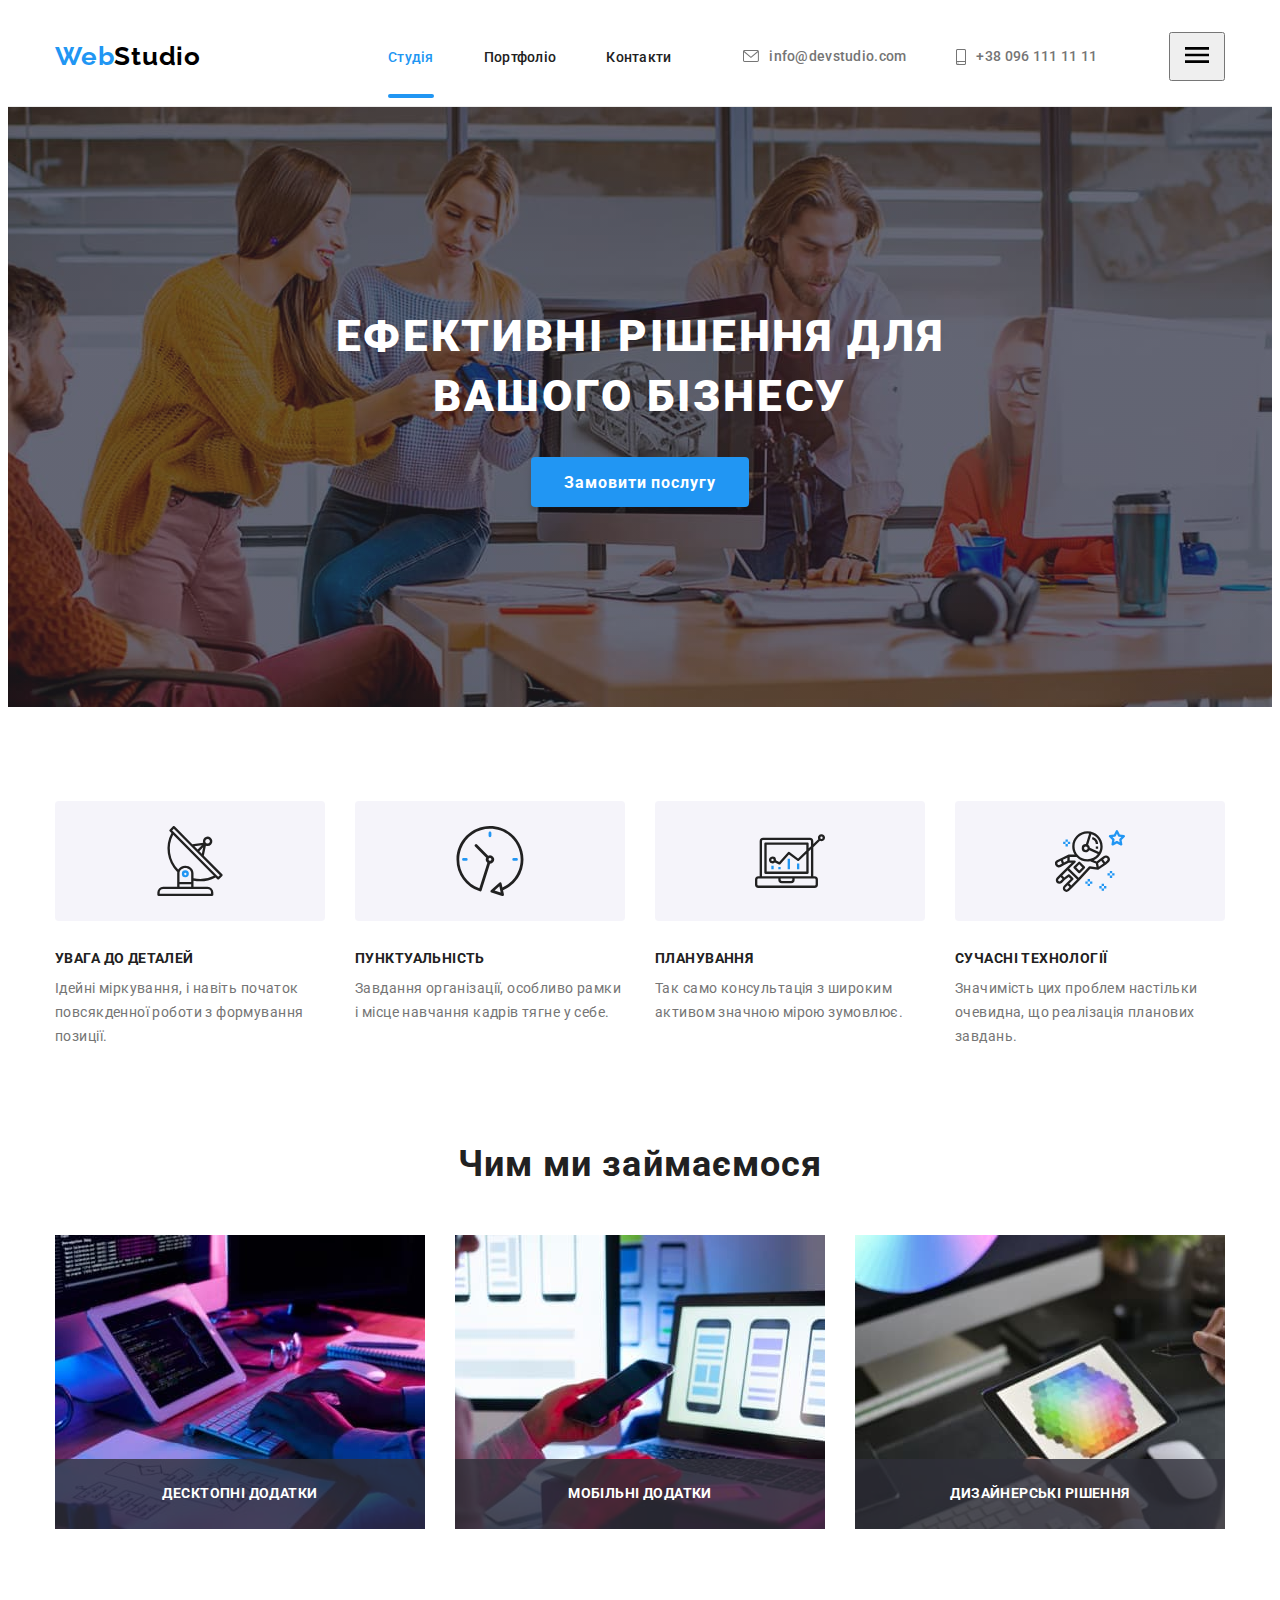
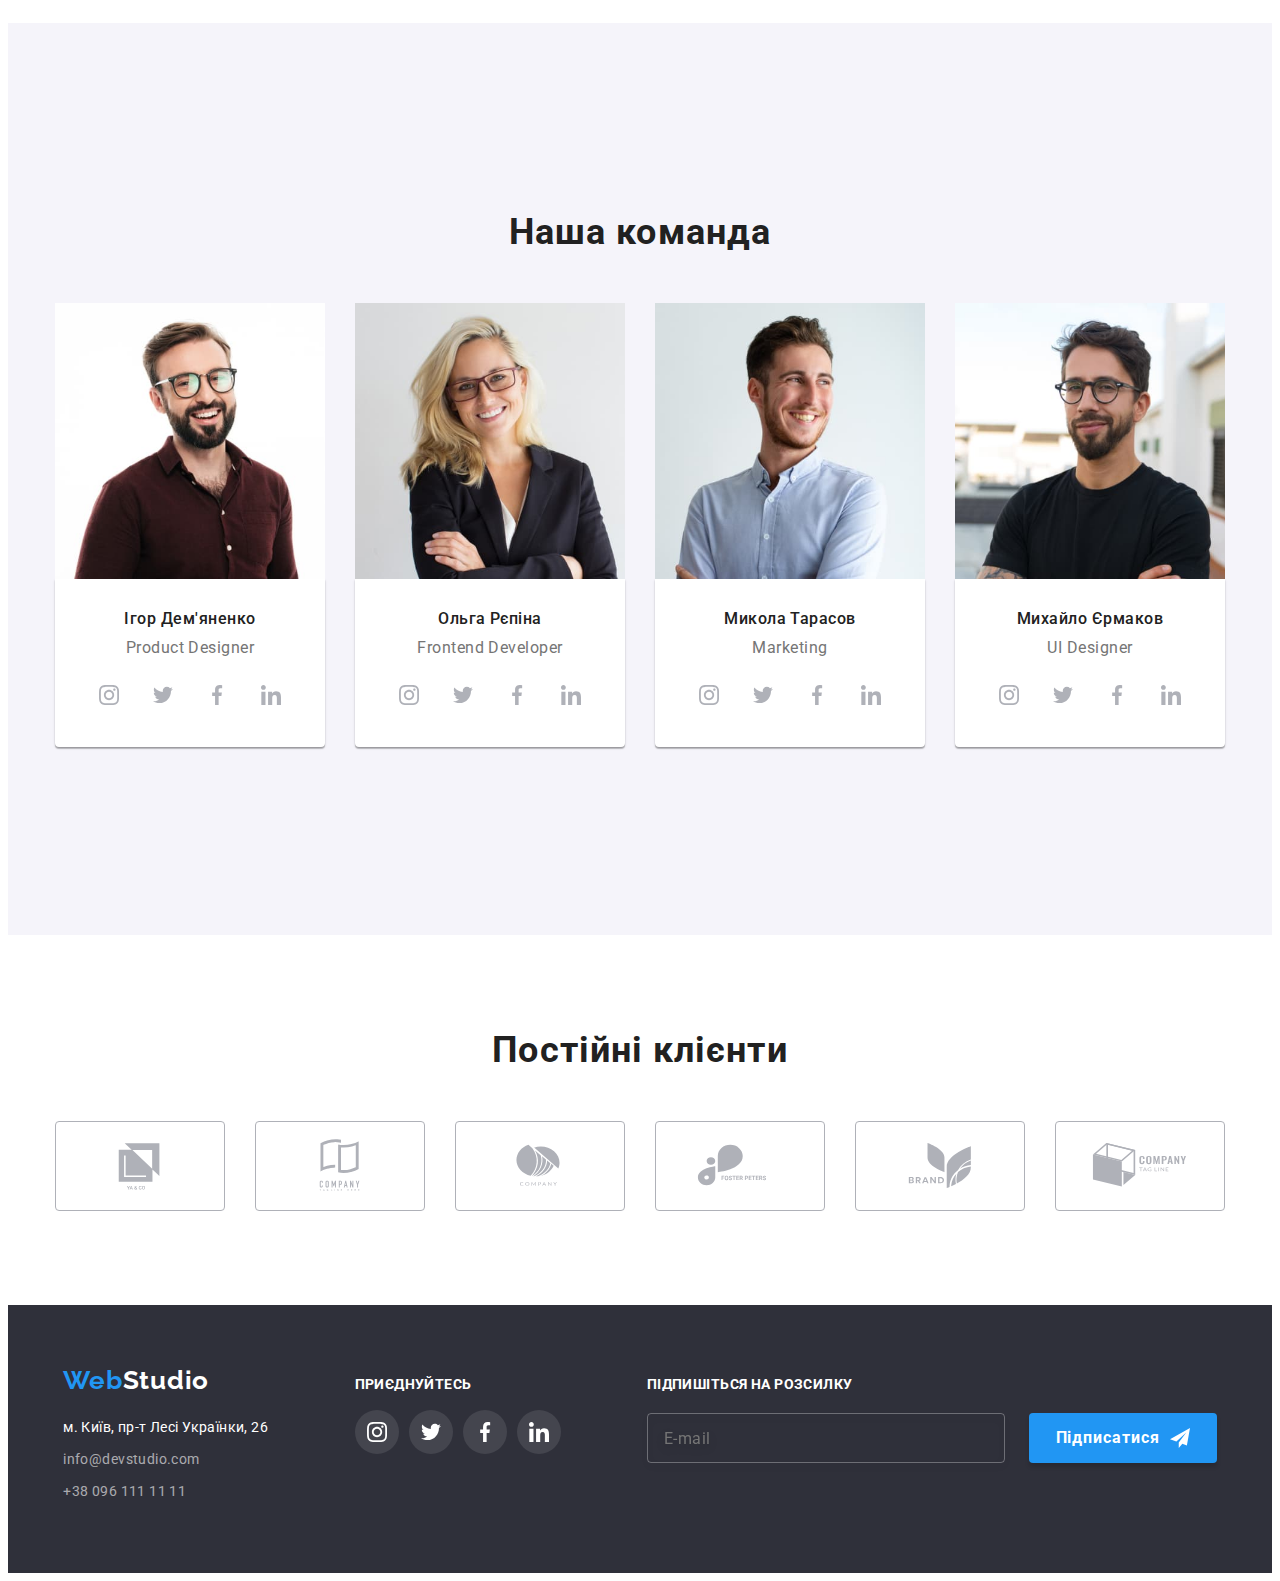
==== commit bd13373c: "modal" ====
--- a/index.html
+++ b/index.html
@@ -42,6 +42,11 @@
                         </svg>
                     +38 096 111 11 11</a></li>
             </ul>
+        <button type="button" class="menu-open js-open-menu">
+            <svg class="button-menu__icon" width="40" height="40" aria-label="мобільне меню">
+                <use class="button-menu__open" href="./image/icons.svg#icon-menu"></use>
+            </svg>
+        </button>
         </div>
     </header> 
     <main>
@@ -441,7 +446,40 @@
             </form>
         </div>
     </div>
+    <div class="mob-menu js-menu-container">
+        <button type="button" class="mob-menu__button-close js-close-menu">
+          <svg class="button-menu__icon" width="40" height="40" aria-label="перемикач мобільного меню">
+            <use class="button-menu__closed" href="./image/icons.svg#icon-close-black" aria-expanded="false"></use>
+          </svg>
+        </button>
+        <nav class="mob-menu__container">
+          <ul class="mob-menu__list list">
+            <li class="mob-menu__social-item"><a class="mob-menu__link current"
+                href="./index.html">Студія</a></li>
+            <li class="mob-menu__social-item"><a class="mob-menu__link" href="./portfolio.html">Портфоліо</a></li>
+            <li class="mob-menu__social-item"><a class="mob-menu__link" href="#">Контакти</a></li>
+          </ul>
+          <ul class="mob-menu__contacts list">
+            <li class="mob-menu__tel">
+              <a class="mob-menu__tel-link" href="tel:+380961111111">+38 096 111 11 11</a>
+            </li>
+            <li class="mob-menu__mail">
+              <a class="mob-menu__mail-link" href="mailto:info@devstudio.com">info@devstudio.com</a>
+            </li>
+          </ul>
+          <ul class="mob-menu_socials list">
+            <li><a class="mob-menu__social-link" href="">Instagram</a></li>
+            <span class="line">|</span>
+            <li><a class="mob-menu__social-link" href="">Twitter</a></li>
+            <span class="line">|</span>
+            <li><a class="mob-menu__social-link" href="">Facebook</a></li>
+            <span class="line">|</span>
+            <li><a class="mob-menu__social-link" href="">LinkedIn</a></li>
+          </ul>
+        </nav>
+      </div>
     <script src="./js/modal.js"></script>
+    <script src="./js/mob-menu.js"></script>
 </body>
 
 </html>--- a/css/main.min.css
+++ b/css/main.min.css
@@ -1 +1 @@
-:root{--main-color: #757575;--secondary-color: #212121;--main-bg-color: #2196f3;--accent-color: #ffffff;--main-transition: color 250ms cubic-bezier(0.4, 0, 0.2, 1);--fill-transition: fill 250ms cubic-bezier(0.4, 0, 0.2, 1)}p,h1,h2,h3,h4,h5,h6{margin:0}ul,ol{margin:0;padding-left:0}button{cursor:pointer}address{font-style:normal}img{display:block;height:auto;max-width:100%;width:100%}html{box-sizing:border-box}*,*::before,*::after{box-sizing:border-box}body{color:var(--main-color);font-family:"Roboto",sans-serif}.list{list-style:none}.visually-hidden{color:rgba(0,0,0,0);position:absolute;width:1px;height:1px;margin:-1px;border:0;padding:0;white-space:nowrap;-webkit-clip-path:inset(100%);clip-path:inset(100%);clip:rect(0 0 0 0);overflow:hidden}.container{width:100%;padding-left:15px;padding-right:15px;margin:0 auto}@media screen and (min-width: 480px){.container{max-width:480px}}@media screen and (min-width: 768px){.container{max-width:768px}}@media screen and (min-width: 1200px){.container{max-width:1200px}}@media screen and (min-width: 768px){header{border-bottom:1px solid #ececec;max-width:100%}}@media screen and (min-width: 1200px){header{border-bottom:1px solid #ececec;max-width:100%}}.container.header{display:flex;align-items:center;justify-content:space-between;padding-top:24px;padding-bottom:25px}.navigation{display:flex;align-items:center}.menu{display:none;gap:50px}@media screen and (min-width: 768px){.menu{display:flex;margin-left:88px}}@media screen and (min-width: 1200px){.menu{margin-left:94px;display:flex}}.navigation__logo{font-family:"Raleway",sans-serif;font-weight:700;font-size:24px;line-height:1.17;letter-spacing:.03em;color:var(--main-bg-color);text-decoration:none}@media screen and (min-width: 768px){.navigation__logo{font-size:26px;line-height:1.19}}@media screen and (min-width: 1200px){.navigation__logo{font-size:26px;line-height:1.19;margin-right:93px}}.connect{display:none}@media screen and (min-width: 768px){.connect{display:flex;flex-direction:column;align-items:flex-start;gap:10px}}@media screen and (min-width: 1200px){.connect{display:flex;flex-direction:row;align-items:center;gap:50px}}span{font-family:"Raleway",sans-serif;font-weight:700;font-size:24px;line-height:1.17;letter-spacing:.03em;color:#000;text-decoration:none}@media screen and (min-width: 768px){span{font-size:26px;line-height:1.19}}@media screen and (min-width: 1200px){span{font-size:26px;line-height:1.19}}.menu__link{font-weight:500;font-size:14px;letter-spacing:.02em;color:var(--secondary-color);text-decoration:none;transition:var(--main-transition)}@media screen and (min-width: 768px){.menu__link{line-height:1.17}}@media screen and (min-width: 1200px){.menu__link{line-height:1.14}}.menu__link:hover,.menu__link:focus{color:var(--main-bg-color)}.menu__link.current{color:var(--main-bg-color);position:relative}.menu__link.current::after{content:"";display:block;position:absolute;height:4px;width:100%;border-radius:2px;left:0;bottom:-33px;background-color:var(--main-bg-color)}.connect__mail,.connect__tel{font-weight:500;font-size:14px;line-height:1.14;letter-spacing:.02em;color:var(--main-color);text-decoration:none;display:flex;align-items:center;justify-content:center;gap:10px;transition:var(--main-transition)}.connect__mail:hover,.connect__mail:focus,.connect__tel:hover,.connect__tel:focus{color:var(--main-bg-color)}.connect__icon{fill:var(--main-color);transition:var(--fill-transition)}.header-tel:hover .connect__icon,.header-tel:focus .connect__icon,.header-mail:hover .connect__icon,.header-mail:focus .connect__icon{fill:var(--main-bg-color)}.hero{max-width:480px;height:400px;margin:0 auto;background-color:#2f303a;background-image:linear-gradient(rgba(47, 48, 58, 0.4), rgba(47, 48, 58, 0.4)),url(../image/background-mb.jpg);background-repeat:no-repeat;background-position:center;background-size:cover;text-align:center;padding:118px 0;width:100%}@media(min-device-pixel-ratio: 2),(-webkit-min-device-pixel-ratio: 2),(min-resolution: 192dpi),(min-resolution: 2dppx){.hero{background-image:linear-gradient(to right, rgba(47, 48, 58, 0.4), rgba(47, 48, 58, 0.4)),url(../image/background-mb-2x.jpg)}}@media screen and (min-width: 768px){.hero{background-image:linear-gradient(to right, rgba(47, 48, 58, 0.4), rgba(47, 48, 58, 0.4)),url(../image/background-tb.jpg);max-width:768px;width:100%}}@media screen and (min-width: 768px)and (min-device-pixel-ratio: 2),screen and (min-width: 768px)and (-webkit-min-device-pixel-ratio: 2),screen and (min-width: 768px)and (min-resolution: 192dpi),screen and (min-width: 768px)and (min-resolution: 2dppx){.hero{background-image:linear-gradient(to right, rgba(47, 48, 58, 0.4), rgba(47, 48, 58, 0.4)),url(../image/background-tb-2x.jpg)}}@media screen and (min-width: 1200px){.hero{max-width:1600px;height:600px;padding:200px 0;background-image:linear-gradient(to right, rgba(47, 48, 58, 0.4), rgba(47, 48, 58, 0.4)),url(../image/background.jpg);width:100%}}@media screen and (min-width: 1200px)and (min-device-pixel-ratio: 2),screen and (min-width: 1200px)and (-webkit-min-device-pixel-ratio: 2),screen and (min-width: 1200px)and (min-resolution: 192dpi),screen and (min-width: 1200px)and (min-resolution: 2dppx){.hero{background-image:linear-gradient(to right, rgba(47, 48, 58, 0.4), rgba(47, 48, 58, 0.4)),url(../image/background-2x.jpg)}}.hero__title{margin:0 auto 30px auto;color:var(--accent-color);font-family:inherit;font-weight:900;font-size:26px;line-height:1.62;letter-spacing:.06em;text-align:center;text-transform:uppercase;max-width:360px}@media screen and (min-width: 1200px){.hero__title{max-width:696px;font-size:44px;line-height:1.36}}.hero__btn{font-family:"Roboto",sans-serif;color:var(--accent-color);background-color:var(--main-bg-color);font-weight:700;font-size:16px;line-height:1.88;letter-spacing:.06em;cursor:pointer;display:inline-flex;text-align:center;border:1px solid rgba(0,0,0,0);padding:10px 32px;min-width:216px;height:50px;border-radius:4px;box-shadow:0px 4px 4px rgba(0,0,0,.15)}.hero__btn:active{color:var(--accent-color);background-color:#188ce8}.pic{padding-top:60px;padding-bottom:60px}@media screen and (min-width: 1200px){.pic{padding-top:94px;padding-bottom:94px}}.pic-list__subtitle{font-family:inherit;font-weight:700;font-size:14px;line-height:1.14;letter-spacing:.03em;text-transform:uppercase;color:var(--secondary-color);margin-bottom:10px}@media screen and (min-width: 480px){.pic-list__subtitle{text-align:center}}@media screen and (min-width: 768px){.pic-list__subtitle{text-align:start}}@media screen and (min-width: 1200px){.pic-list__subtitle{text-align:start}}.pic-lis__text{font-family:inherit;font-weight:400;font-size:14px;line-height:1.71;letter-spacing:.03em}.pic-list{display:flex;gap:30px;flex-wrap:wrap;width:100%}.pic-list__item{width:100%}@media screen and (min-width: 768px){.pic-list__item{width:calc((100% - 30px)/2)}}@media screen and (min-width: 1200px){.pic-list__item{width:calc((100% - 90px)/4)}}.pic-list__item::before{display:block;content:"";height:120px;background-size:70px;background-repeat:no-repeat;background-position:center;background-color:#f5f4fa;margin-bottom:30px;border-radius:4px}.icon-antenna::before{background-image:url(../image/antenna.svg)}.icon-clock::before{background-image:url(../image/clock.svg)}.icon-diagram::before{background-image:url(../image/diagram.svg)}.icon-astronaut::before{background-image:url(../image/astronaut.svg)}.illustration{padding-top:0;display:none}@media screen and (min-width: 1200px){.illustration{display:block;padding-bottom:94px}}.illustration__title{font-weight:700;font-size:36px;line-height:1.17;letter-spacing:.03em;color:var(--secondary-color);margin-bottom:50px;text-align:center}.illustration-list{display:flex;gap:30px}.illustration-list__item{position:relative}.illustration-list__wrap{position:absolute;bottom:0;width:100%;height:70px;background-color:rgba(47,48,58,.8)}.illustration-list__text{font-family:inherit;font-weight:700;font-size:14px;line-height:1.14;text-align:center;letter-spacing:.03em;text-transform:uppercase;color:var(--accent-color);padding:27px 0}.team{background-color:#f5f4fa;text-align:center;padding-top:60px;padding-bottom:60px}@media screen and (min-width: 1200px){.team{padding-top:94px;padding-bottom:94px}}.team-list{display:flex;gap:30px;flex-wrap:wrap;width:100%}.team-list__item{width:100%}@media screen and (min-width: 768px){.team-list__item{width:calc((100% - 30px)/2)}}@media screen and (min-width: 1200px){.team-list__item{width:calc((100% - 90px)/4)}}.card{background:var(--accent-color);box-shadow:0px 1px 3px rgba(0,0,0,.12),0px 1px 1px rgba(0,0,0,.14),0px 2px 1px rgba(0,0,0,.2);border-radius:0px 0px 4px 4px;width:100%;display:block;padding-top:30px;padding-bottom:30px}.team__title{margin-bottom:30px;color:var(--secondary-color);font-family:inherit;font-weight:700;font-size:28px;line-height:1.18;letter-spacing:.03em;text-align:center}@media screen and (min-width: 1200px){.team__title{margin-bottom:50px;font-size:36px;line-height:1.17}}.card__title{font-weight:500;font-size:16px;line-height:1.19;letter-spacing:.03em;color:var(--secondary-color);margin-bottom:10px}.card__after-title{font-size:16px;line-height:1.19;letter-spacing:.03em;margin-bottom:16px}.soc-list{display:flex;justify-content:center;gap:10px}.soc-list__item{width:44px;height:44px}.soc-list__link{width:100%;height:100%;border-radius:50%;display:flex;align-items:center;justify-content:center;transition:var(--main-transition),background-color 250ms cubic-bezier(0.4, 0, 0.2, 1)}.soc-list__link:hover,.soc-list__link:focus{background-color:var(--main-bg-color)}.soc-list__icon{fill:#afb1b8;transition:var(--fill-transition)}.soc-list__link:hover .soc-list__icon,.soc-list__link:focus .soc-list__icon{fill:var(--accent-color)}.client{padding-top:60px;padding-bottom:60px}@media screen and (min-width: 1200px){.client{padding-top:94px;padding-bottom:94px}}.client__title{margin-bottom:30px;color:var(--secondary-color);font-family:inherit;font-weight:700;font-size:28px;line-height:1.18;letter-spacing:.03em;text-align:center}@media screen and (min-width: 1200px){.client__title{margin-bottom:50px;font-size:36px;line-height:1.17}}.icon-list{display:flex;gap:30px;flex-wrap:wrap;width:100%}.icon-list__item{width:calc((100% - 30px)/2);height:90px}@media screen and (min-width: 768px){.icon-list__item{width:calc((100% - 60px)/3)}}@media screen and (min-width: 1200px){.icon-list__item{width:calc((100% - 150px)/6)}}.icon-list__link{width:100%;height:100%;border:1px solid #afb1b8;border-radius:4px;display:flex;align-items:center;justify-content:center;transition:border-color 250ms cubic-bezier(0.4, 0, 0.2, 1)}.icon-list__link:hover,.icon-list__link:focus{border-color:var(--main-bg-color)}.icon-list__icon{fill:#afb1b8;transition:var(--fill-transition)}.icon-list__link:hover .icon-list__icon,.icon-list__link:focus .icon-list__icon{fill:var(--main-bg-color)}.bottom{background-color:#2f303a;padding-top:60px;padding-bottom:60px}.bottom-logo{font-family:"Raleway",sans-serif;font-weight:700;font-size:26px;line-height:1.19;letter-spacing:.03em;text-decoration:none;color:var(--main-bg-color);display:flex;margin-bottom:20px;margin-left:auto;margin-right:auto;justify-content:center;align-items:center}@media screen and (min-width: 1200px){.bottom-logo{justify-content:start;align-items:flex-start}}.bottom-address{font-family:"Roboto";font-style:normal;font-weight:400;font-size:14px;line-height:1.71;letter-spacing:.03em;text-decoration:none;color:var(--accent-color)}.bottom-mail,.bottom-tel{font-style:normal;font-size:14px;line-height:1.71;letter-spacing:.03em;color:rgba(255,255,255,.6);text-decoration:none;transition:var(--main-transition)}.bottom-mail:hover,.bottom-mail:focus,.bottom-tel:hover,.bottom-tel:focus{color:var(--main-bg-color)}.bottom-list{display:flex;flex-direction:column;justify-content:center;align-items:center;gap:8px;margin-bottom:60px}@media screen and (min-width: 1200px){.bottom-list{margin-bottom:9px;justify-content:start;align-items:flex-start}}.studio{font-family:"Raleway",sans-serif;font-weight:700;font-size:26px;line-height:1.19;letter-spacing:.03em;color:var(--accent-color);text-decoration:none}.footer-container{width:100%}@media screen and (min-width: 768px){.footer-container{display:flex;flex-direction:row;flex-wrap:wrap;justify-content:space-around;align-items:baseline}}@media screen and (min-width: 1200px){.footer-container{display:flex;align-items:baseline;gap:70px}}.footer-soc{margin-bottom:60px}@media screen and (min-width: 1200px){.footer-soc{margin-bottom:0}}.footer-soc__text{font-family:"Roboto",sans-serif;font-style:normal;font-weight:700;font-size:14px;line-height:.88;letter-spacing:.03em;text-transform:uppercase;color:var(--accent-color);margin-bottom:20px;display:flex;justify-content:center;align-items:center;margin-left:auto;margin-right:auto}@media screen and (min-width: 1200px){.footer-soc__text{justify-content:start;align-items:flex-start}}.footer-list{display:flex;gap:10px;justify-content:center;margin-top:16px}.footer-list__item{width:44px;height:44px}.footer-list__link.link{width:100%;height:100%;background:rgba(255,255,255,.1);border-radius:50%;display:flex;align-items:center;justify-content:center;transition:background-color 250ms cubic-bezier(0.4, 0, 0.2, 1)}.footer-list__icon{fill:var(--accent-color);transition:var(--fill-transition)}.footer-list__link:hover .footer-list__icon,.footer-list__link:focus .footer-list__icon{fill:var(--accent-color)}.footer-list__link:hover,.footer-list__link:focus{background-color:var(--main-bg-color)}.subscription{width:100%;max-width:450px}@media screen and (min-width: 768px){.subscription{max-width:570px}}.subscription__text{font-family:inherit;font-style:normal;font-weight:700;font-size:14px;line-height:1.14;letter-spacing:.03em;text-transform:uppercase;margin-bottom:20px;color:var(--accent-color);text-align:center}@media screen and (min-width: 1200px){.subscription__text{text-align:start}}.subscription__form{display:flex;justify-content:center;align-items:center;flex-direction:column;gap:20px}@media screen and (min-width: 1200px){.subscription__form{display:flex;align-items:baseline;flex-direction:row;gap:12px}}.mail-subscription{display:flex;justify-content:center;width:358px;height:50px;border:1px solid rgba(255,255,255,.3);filter:drop-shadow(0px 4px 4px rgba(0, 0, 0, 0.15));border-radius:4px;background-color:rgba(0,0,0,0);padding-left:16px;font-family:inherit;font-size:16px;line-height:1.25;align-items:center;letter-spacing:.03em;color:rgba(255,255,255,.6);margin-right:12px;cursor:pointer;transition:border-color 250ms cubic-bezier(0.4, 0, 0.2, 1),outline 250ms cubic-bezier(0.4, 0, 0.2, 1)}@media screen and (min-width: 480px)and (max-width: 767px){.mail-subscription{width:450px}}@media screen and (min-width: 768px){.mail-subscription{width:450px}}@media screen and (min-width: 1200px){.mail-subscription{width:358px}}.mail-subscription:focus,.mail-subscription:hover{border-color:var(--main-bg-color);outline:var(--main-bg-color)}.submit-btn{display:flex;justify-content:center;align-items:center;width:200px;height:50px;margin:auto;background-color:var(--main-bg-color);box-shadow:0px 4px 4px rgba(0,0,0,.15);border-radius:4px;border-color:rgba(0,0,0,0);text-align:center;font-family:inherit;font-weight:700;font-size:16px;line-height:1.88;letter-spacing:.06em;color:var(--accent-color);cursor:pointer;transition:background-color 250ms cubic-bezier(0.4, 0, 0.2, 1)}.submit-btn:hover,.submit-btn:focus{background-color:#188ce8}.icon-subscription{fill:var(--accent-color);margin-left:10px}.navigation-list{display:flex;justify-content:center;margin-bottom:56px;gap:8px}.navigation-list__btn{font-family:"Roboto",sans-serif;font-weight:500;font-size:16px;line-height:1.63;color:var(--secondary-color);background-color:#f5f4fa;cursor:pointer;border-radius:4px;padding:6px 22px;border-color:rgba(0,0,0,0);text-align:center;transition:background-color 250ms cubic-bezier(0.4, 0, 0.2, 1),var(--main-transition),box-shadow 250ms cubic-bezier(0.4, 0, 0.2, 1)}.navigation-list__btn:hover,.navigation-list__btn:focus{color:var(--accent-color);background-color:var(--main-bg-color);box-shadow:0px 3px 1px rgba(0,0,0,.1),0px 1px 2px rgba(0,0,0,.08),0px 2px 2px rgba(0,0,0,.12)}.portfolio-list{display:flex;flex-wrap:wrap;gap:30px}.portfolio-top-wrap{position:relative;overflow:hidden}.portfolio-top-text{position:absolute;top:0;font-family:inherit;font-style:normal;font-weight:400;font-size:18px;line-height:1.56;letter-spacing:.03em;color:var(--accent-color);background-color:rgba(33,150,243,.9);top:0;left:0;width:100%;height:100%;padding-top:63px;padding-left:24px;transition:transform 250ms cubic-bezier(0.4, 0, 0.2, 1);transform:translateY(100%)}.portfolio-item .link:hover .portfolio-top-text,.portfolio-item .link:focus .portfolio-top-text{transform:translateY(0)}.portfolio-item .link{display:block;text-decoration:none;transition:box-shadow 250ms cubic-bezier(0.4, 0, 0.2, 1)}.portfolio-item .link:hover,.portfolio-item .link:focus{box-shadow:0px 1px 1px rgba(0,0,0,.12),0px 4px 4px rgba(0,0,0,.06),1px 4px 6px rgba(0,0,0,.16)}.examples{padding:20px 24px;width:370px;background-color:var(--accent-color);border:1px solid #eee}.portfolio-works{font-weight:700;font-size:18px;font-family:inherit;line-height:2;letter-spacing:.06em;color:var(--secondary-color);margin-bottom:4px;max-width:322px;max-height:36px}.portfolio-after-title{font-family:inherit;font-style:normal;font-size:16px;line-height:1.88;letter-spacing:.03em;color:var(--main-color)}.backdrop{width:100%;height:100%;background-color:rgba(0,0,0,.2);position:fixed;top:0;transition:opacity 600ms linear,visibility 600ms linear}.backdrop.is-hidden .modal{transform:translate(-50%, -50%) rotate(-360deg) scale(0);border-radius:65%}.backdrop.is-hidden{opacity:0;visibility:hidden;pointer-events:none}.modal{width:528px;min-height:581px;background-color:var(--accent-color);border-radius:4px;padding:40px;position:absolute;top:50%;left:50%;transform:translate(-50%, -50%) rotate(0) scale(1);transition:transform 600ms linear,border-radius 600ms linear}.modal-close{width:30px;height:30px;background-color:rgba(0,0,0,0);border:1px solid rgba(0,0,0,.1);border-radius:50%;position:absolute;top:10px;right:10px;display:flex;align-items:center;justify-content:center;cursor:pointer;transition:fill 250ms cubic-bezier(0.4, 0, 0.2, 1)}.modal-close:hover,.modal-close:focus{fill:var(--main-bg-color)}.modal-title{font-family:inherit;font-style:normal;font-weight:700;font-size:20px;line-height:1.15;text-align:center;letter-spacing:.03em;margin-bottom:12px;color:var(--secondary-color);justify-content:center;align-items:center;display:block}.modal-input{width:100%;height:40px;border:1px solid rgba(33,33,33,.2);border-radius:4px;padding-left:42px;outline:rgba(0,0,0,0);transition:border-color 250ms cubic-bezier(0.4, 0, 0.2, 1)}.modal-input:focus{border-color:var(--main-bg-color)}.input-wrap{position:relative;margin-bottom:10px}.modal-input-icon{position:absolute;left:8px;top:50%;transform:translateY(-50%);transition:var(--fill-transition)}.modal-input:focus+.modal-input-icon{fill:var(--main-bg-color)}.input-label{font-family:inherit;font-style:normal;font-weight:400;font-size:12px;line-height:1.17;letter-spacing:.01em;color:var(--main-color);display:block;margin-bottom:4px}.modal-comment{width:100%;height:120px;padding:12px 16px;border:1px solid rgba(33,33,33,.2);border-radius:4px;outline:none;margin-bottom:20px;resize:none;transition:border-color 250ms cubic-bezier(0.4, 0, 0.2, 1)}.modal-comment::-moz-placeholder{font-family:inherit;font-size:12px;line-height:1.17;letter-spacing:.01em;color:rgba(117,117,117,.5)}.modal-comment:-ms-input-placeholder{font-family:inherit;font-size:12px;line-height:1.17;letter-spacing:.01em;color:rgba(117,117,117,.5)}.modal-comment::placeholder{font-family:inherit;font-size:12px;line-height:1.17;letter-spacing:.01em;color:rgba(117,117,117,.5)}.modal-comment:focus{border-color:var(--main-bg-color)}.input-privacy{padding-left:15px}.check-text{font-family:inherit;font-style:normal;font-weight:400;font-size:14px;line-height:1.71;letter-spacing:.03em;color:var(--main-color);display:flex;align-items:center;margin-bottom:30px}.check-text span{width:16px;height:15px;border:2px solid #171a24;border-radius:3px;margin-right:5px;display:flex;align-items:center;justify-content:center;fill:rgba(0,0,0,0)}.input-check:focus+.check-text span{border-color:var(--main-bg-color)}.input-check:checked+.check-text span{background-color:var(--main-bg-color);fill:#fff;border-color:rgba(0,0,0,0)}.input-check{transition:background-color 250ms cubic-bezier(0.4, 0, 0.2, 1)}.policy-link{color:var(--main-bg-color);padding-left:5px}.submit-btn{display:flex;justify-content:center;align-items:center;width:200px;height:50px;margin:auto;background-color:var(--main-bg-color);box-shadow:0px 4px 4px rgba(0,0,0,.15);border-radius:4px;border-color:rgba(0,0,0,0);text-align:center;font-family:inherit;font-weight:700;font-size:16px;line-height:1.88;letter-spacing:.06em;color:var(--accent-color);cursor:pointer;transition:background-color 250ms cubic-bezier(0.4, 0, 0.2, 1)}.submit-btn:hover,.submit-btn:focus{background-color:#188ce8}/*# sourceMappingURL=main.min.css.map */+:root{--main-color: #757575;--secondary-color: #212121;--main-bg-color: #2196f3;--accent-color: #ffffff;--main-transition: color 250ms cubic-bezier(0.4, 0, 0.2, 1);--fill-transition: fill 250ms cubic-bezier(0.4, 0, 0.2, 1)}p,h1,h2,h3,h4,h5,h6{margin:0}ul,ol{margin:0;padding-left:0}button{cursor:pointer}address{font-style:normal}img{display:block;height:auto;max-width:100%;width:100%}html{box-sizing:border-box}*,*::before,*::after{box-sizing:border-box}body{color:var(--main-color);font-family:"Roboto",sans-serif}.list{list-style:none}.visually-hidden{color:rgba(0,0,0,0);position:absolute;width:1px;height:1px;margin:-1px;border:0;padding:0;white-space:nowrap;-webkit-clip-path:inset(100%);clip-path:inset(100%);clip:rect(0 0 0 0);overflow:hidden}.container{width:100%;padding-left:15px;padding-right:15px;margin:0 auto}@media screen and (min-width: 480px){.container{max-width:480px}}@media screen and (min-width: 768px){.container{max-width:768px}}@media screen and (min-width: 1200px){.container{max-width:1200px}}@media screen and (min-width: 768px){header{border-bottom:1px solid #ececec;max-width:100%}}@media screen and (min-width: 1200px){header{border-bottom:1px solid #ececec;max-width:100%}}.container.header{display:flex;align-items:center;justify-content:space-between;padding-top:24px;padding-bottom:25px}.navigation{display:flex;align-items:center}.menu{display:none;gap:50px}@media screen and (min-width: 768px){.menu{display:flex;margin-left:88px}}@media screen and (min-width: 1200px){.menu{margin-left:94px;display:flex}}.navigation__logo{font-family:"Raleway",sans-serif;font-weight:700;font-size:24px;line-height:1.17;letter-spacing:.03em;color:var(--main-bg-color);text-decoration:none}@media screen and (min-width: 768px){.navigation__logo{font-size:26px;line-height:1.19}}@media screen and (min-width: 1200px){.navigation__logo{font-size:26px;line-height:1.19;margin-right:93px}}.connect{display:none}@media screen and (min-width: 768px){.connect{display:flex;flex-direction:column;align-items:flex-start;gap:10px}}@media screen and (min-width: 1200px){.connect{display:flex;flex-direction:row;align-items:center;gap:50px}}span{font-family:"Raleway",sans-serif;font-weight:700;font-size:24px;line-height:1.17;letter-spacing:.03em;color:#000;text-decoration:none}@media screen and (min-width: 768px){span{font-size:26px;line-height:1.19}}@media screen and (min-width: 1200px){span{font-size:26px;line-height:1.19}}.menu__link{font-weight:500;font-size:14px;letter-spacing:.02em;color:var(--secondary-color);text-decoration:none;transition:var(--main-transition)}@media screen and (min-width: 768px){.menu__link{line-height:1.17}}@media screen and (min-width: 1200px){.menu__link{line-height:1.14}}.menu__link:hover,.menu__link:focus{color:var(--main-bg-color)}.menu__link.current{color:var(--main-bg-color);position:relative}.menu__link.current::after{content:"";display:block;position:absolute;height:4px;width:100%;border-radius:2px;left:0;bottom:-33px;background-color:var(--main-bg-color)}.connect__mail,.connect__tel{font-weight:500;font-size:14px;line-height:1.14;letter-spacing:.02em;color:var(--main-color);text-decoration:none;display:flex;align-items:center;justify-content:center;gap:10px;transition:var(--main-transition)}.connect__mail:hover,.connect__mail:focus,.connect__tel:hover,.connect__tel:focus{color:var(--main-bg-color)}.connect__icon{fill:var(--main-color);transition:var(--fill-transition)}.header-tel:hover .connect__icon,.header-tel:focus .connect__icon,.header-mail:hover .connect__icon,.header-mail:focus .connect__icon{fill:var(--main-bg-color)}.hero{max-width:480px;height:400px;margin:0 auto;background-color:#2f303a;background-image:linear-gradient(rgba(47, 48, 58, 0.4), rgba(47, 48, 58, 0.4)),url(../image/background-mb.jpg);background-repeat:no-repeat;background-position:center;background-size:cover;text-align:center;padding:118px 0;width:100%}@media(min-device-pixel-ratio: 2),(-webkit-min-device-pixel-ratio: 2),(min-resolution: 192dpi),(min-resolution: 2dppx){.hero{background-image:linear-gradient(to right, rgba(47, 48, 58, 0.4), rgba(47, 48, 58, 0.4)),url(../image/background-mb-2x.jpg)}}@media screen and (min-width: 768px){.hero{background-image:linear-gradient(to right, rgba(47, 48, 58, 0.4), rgba(47, 48, 58, 0.4)),url(../image/background-tb.jpg);max-width:768px;width:100%}}@media screen and (min-width: 768px)and (min-device-pixel-ratio: 2),screen and (min-width: 768px)and (-webkit-min-device-pixel-ratio: 2),screen and (min-width: 768px)and (min-resolution: 192dpi),screen and (min-width: 768px)and (min-resolution: 2dppx){.hero{background-image:linear-gradient(to right, rgba(47, 48, 58, 0.4), rgba(47, 48, 58, 0.4)),url(../image/background-tb-2x.jpg)}}@media screen and (min-width: 1200px){.hero{max-width:1600px;height:600px;padding:200px 0;background-image:linear-gradient(to right, rgba(47, 48, 58, 0.4), rgba(47, 48, 58, 0.4)),url(../image/background.jpg);width:100%}}@media screen and (min-width: 1200px)and (min-device-pixel-ratio: 2),screen and (min-width: 1200px)and (-webkit-min-device-pixel-ratio: 2),screen and (min-width: 1200px)and (min-resolution: 192dpi),screen and (min-width: 1200px)and (min-resolution: 2dppx){.hero{background-image:linear-gradient(to right, rgba(47, 48, 58, 0.4), rgba(47, 48, 58, 0.4)),url(../image/background-2x.jpg)}}.hero__title{margin:0 auto 30px auto;color:var(--accent-color);font-family:inherit;font-weight:900;font-size:26px;line-height:1.62;letter-spacing:.06em;text-align:center;text-transform:uppercase;max-width:360px}@media screen and (min-width: 1200px){.hero__title{max-width:696px;font-size:44px;line-height:1.36}}.hero__btn{font-family:"Roboto",sans-serif;color:var(--accent-color);background-color:var(--main-bg-color);font-weight:700;font-size:16px;line-height:1.88;letter-spacing:.06em;cursor:pointer;display:inline-flex;text-align:center;border:1px solid rgba(0,0,0,0);padding:10px 32px;min-width:216px;height:50px;border-radius:4px;box-shadow:0px 4px 4px rgba(0,0,0,.15)}.hero__btn:active{color:var(--accent-color);background-color:#188ce8}.pic{padding-top:60px;padding-bottom:60px}@media screen and (min-width: 1200px){.pic{padding-top:94px;padding-bottom:94px}}.pic-list__subtitle{font-family:inherit;font-weight:700;font-size:14px;line-height:1.14;letter-spacing:.03em;text-transform:uppercase;color:var(--secondary-color);margin-bottom:10px}@media screen and (min-width: 480px){.pic-list__subtitle{text-align:center}}@media screen and (min-width: 768px){.pic-list__subtitle{text-align:start}}@media screen and (min-width: 1200px){.pic-list__subtitle{text-align:start}}.pic-lis__text{font-family:inherit;font-weight:400;font-size:14px;line-height:1.71;letter-spacing:.03em}.pic-list{display:flex;gap:30px;flex-wrap:wrap;width:100%}.pic-list__item{width:100%}@media screen and (min-width: 768px){.pic-list__item{width:calc((100% - 30px)/2)}}@media screen and (min-width: 1200px){.pic-list__item{width:calc((100% - 90px)/4)}}.pic-list__item::before{display:block;content:"";height:120px;background-size:70px;background-repeat:no-repeat;background-position:center;background-color:#f5f4fa;margin-bottom:30px;border-radius:4px}.icon-antenna::before{background-image:url(../image/antenna.svg)}.icon-clock::before{background-image:url(../image/clock.svg)}.icon-diagram::before{background-image:url(../image/diagram.svg)}.icon-astronaut::before{background-image:url(../image/astronaut.svg)}.illustration{padding-top:0;display:none}@media screen and (min-width: 1200px){.illustration{display:block;padding-bottom:94px}}.illustration__title{font-weight:700;font-size:36px;line-height:1.17;letter-spacing:.03em;color:var(--secondary-color);margin-bottom:50px;text-align:center}.illustration-list{display:flex;gap:30px}.illustration-list__item{position:relative}.illustration-list__wrap{position:absolute;bottom:0;width:100%;height:70px;background-color:rgba(47,48,58,.8)}.illustration-list__text{font-family:inherit;font-weight:700;font-size:14px;line-height:1.14;text-align:center;letter-spacing:.03em;text-transform:uppercase;color:var(--accent-color);padding:27px 0}.team{background-color:#f5f4fa;text-align:center;padding-top:60px;padding-bottom:60px}@media screen and (min-width: 1200px){.team{padding-top:94px;padding-bottom:94px}}.team-list{display:flex;gap:30px;flex-wrap:wrap;width:100%}.team-list__item{width:100%}@media screen and (min-width: 768px){.team-list__item{width:calc((100% - 30px)/2)}}@media screen and (min-width: 1200px){.team-list__item{width:calc((100% - 90px)/4)}}.card{background:var(--accent-color);box-shadow:0px 1px 3px rgba(0,0,0,.12),0px 1px 1px rgba(0,0,0,.14),0px 2px 1px rgba(0,0,0,.2);border-radius:0px 0px 4px 4px;width:100%;display:block;padding-top:30px;padding-bottom:30px}.team__title{margin-bottom:30px;color:var(--secondary-color);font-family:inherit;font-weight:700;font-size:28px;line-height:1.18;letter-spacing:.03em;text-align:center}@media screen and (min-width: 1200px){.team__title{margin-bottom:50px;font-size:36px;line-height:1.17}}.card__title{font-weight:500;font-size:16px;line-height:1.19;letter-spacing:.03em;color:var(--secondary-color);margin-bottom:10px}.card__after-title{font-size:16px;line-height:1.19;letter-spacing:.03em;margin-bottom:16px}.soc-list{display:flex;justify-content:center;gap:10px}.soc-list__item{width:44px;height:44px}.soc-list__link{width:100%;height:100%;border-radius:50%;display:flex;align-items:center;justify-content:center;transition:var(--main-transition),background-color 250ms cubic-bezier(0.4, 0, 0.2, 1)}.soc-list__link:hover,.soc-list__link:focus{background-color:var(--main-bg-color)}.soc-list__icon{fill:#afb1b8;transition:var(--fill-transition)}.soc-list__link:hover .soc-list__icon,.soc-list__link:focus .soc-list__icon{fill:var(--accent-color)}.client{padding-top:60px;padding-bottom:60px}@media screen and (min-width: 1200px){.client{padding-top:94px;padding-bottom:94px}}.client__title{margin-bottom:30px;color:var(--secondary-color);font-family:inherit;font-weight:700;font-size:28px;line-height:1.18;letter-spacing:.03em;text-align:center}@media screen and (min-width: 1200px){.client__title{margin-bottom:50px;font-size:36px;line-height:1.17}}.icon-list{display:flex;gap:30px;flex-wrap:wrap;width:100%}.icon-list__item{width:calc((100% - 30px)/2);height:90px}@media screen and (min-width: 768px){.icon-list__item{width:calc((100% - 60px)/3)}}@media screen and (min-width: 1200px){.icon-list__item{width:calc((100% - 150px)/6)}}.icon-list__link{width:100%;height:100%;border:1px solid #afb1b8;border-radius:4px;display:flex;align-items:center;justify-content:center;transition:border-color 250ms cubic-bezier(0.4, 0, 0.2, 1)}.icon-list__link:hover,.icon-list__link:focus{border-color:var(--main-bg-color)}.icon-list__icon{fill:#afb1b8;transition:var(--fill-transition)}.icon-list__link:hover .icon-list__icon,.icon-list__link:focus .icon-list__icon{fill:var(--main-bg-color)}.bottom{background-color:#2f303a;padding-top:60px;padding-bottom:60px}.bottom-logo{font-family:"Raleway",sans-serif;font-weight:700;font-size:26px;line-height:1.19;letter-spacing:.03em;text-decoration:none;color:var(--main-bg-color);display:flex;margin-bottom:20px;margin-left:auto;margin-right:auto;justify-content:center;align-items:center}@media screen and (min-width: 1200px){.bottom-logo{justify-content:start;align-items:flex-start}}.bottom-address{font-family:"Roboto";font-style:normal;font-weight:400;font-size:14px;line-height:1.71;letter-spacing:.03em;text-decoration:none;color:var(--accent-color)}.bottom-mail,.bottom-tel{font-style:normal;font-size:14px;line-height:1.71;letter-spacing:.03em;color:rgba(255,255,255,.6);text-decoration:none;transition:var(--main-transition)}.bottom-mail:hover,.bottom-mail:focus,.bottom-tel:hover,.bottom-tel:focus{color:var(--main-bg-color)}.bottom-list{display:flex;flex-direction:column;justify-content:center;align-items:center;gap:8px;margin-bottom:60px}@media screen and (min-width: 1200px){.bottom-list{margin-bottom:9px;justify-content:start;align-items:flex-start}}.studio{font-family:"Raleway",sans-serif;font-weight:700;font-size:26px;line-height:1.19;letter-spacing:.03em;color:var(--accent-color);text-decoration:none}.footer-container{width:100%}@media screen and (min-width: 768px){.footer-container{display:flex;flex-direction:row;flex-wrap:wrap;justify-content:space-around;align-items:baseline}}@media screen and (min-width: 1200px){.footer-container{display:flex;align-items:baseline;gap:70px}}.footer-soc{margin-bottom:60px}@media screen and (min-width: 1200px){.footer-soc{margin-bottom:0}}.footer-soc__text{font-family:"Roboto",sans-serif;font-style:normal;font-weight:700;font-size:14px;line-height:.88;letter-spacing:.03em;text-transform:uppercase;color:var(--accent-color);margin-bottom:20px;display:flex;justify-content:center;align-items:center;margin-left:auto;margin-right:auto}@media screen and (min-width: 1200px){.footer-soc__text{justify-content:start;align-items:flex-start}}.footer-list{display:flex;gap:10px;justify-content:center;margin-top:16px}.footer-list__item{width:44px;height:44px}.footer-list__link.link{width:100%;height:100%;background:rgba(255,255,255,.1);border-radius:50%;display:flex;align-items:center;justify-content:center;transition:background-color 250ms cubic-bezier(0.4, 0, 0.2, 1)}.footer-list__icon{fill:var(--accent-color);transition:var(--fill-transition)}.footer-list__link:hover .footer-list__icon,.footer-list__link:focus .footer-list__icon{fill:var(--accent-color)}.footer-list__link:hover,.footer-list__link:focus{background-color:var(--main-bg-color)}.mob-menu{position:fixed;top:0;left:0;width:100vw;height:100vh;padding:48px 40px;display:none;background-color:var(--accent-color);z-index:1;padding:48px 0 48px 40px;box-shadow:0px 4px 8px rgba(0,0,0,.04),0px 2px 4px rgba(0,0,0,.08),0px 1px 3px rgba(0,0,0,.16)}.mob-menu.is-open{display:block;flex-direction:column}.mob-menu__button-close{position:absolute;top:10px;right:15px;align-items:center;display:flex;justify-content:center;background-color:rgba(0,0,0,0);border:none;cursor:pointer;transition:fill 250ms cubic-bezier(0.4, 0, 0.2, 1)}.mob-menu__button-close:hover,.mob-menu__button-close:focus{fill:var(--main-bg-color)}.mob-menu_socials{text-decoration:none;display:flex;justify-content:baseline;flex-wrap:wrap}.mob-menu__social-link{text-decoration:none;font-weight:500;font-size:18px;line-height:1.22;letter-spacing:.02em;color:var(--main-bg-color);margin-right:10px;margin-left:10px}.mob-menu__social-item{font-style:normal;margin-bottom:32px}.mob-menu__social-item::last-child{margin-bottom:0px}.mob-menu__link{font-style:normal;font-weight:500;font-size:40px;line-height:1.18;text-align:center;letter-spacing:.02em;text-decoration:none;color:var(--secondary-color)}.mob-menu__link:hover,.mob-menu__link:focus{color:var(--main-bg-color)}.current{color:var(--main-bg-color)}.mob-menu__list{display:block;flex-direction:column;flex-wrap:wrap;gap:32px;margin-bottom:auto}.mob-menu__contacts{display:flex;flex-direction:column;margin-bottom:64px}.mob-menu__container{display:flex;flex-direction:column;height:100%}.mob-menu__tel{font-weight:500;line-height:1.18;letter-spacing:.02em;text-decoration:none;text-decoration:none;color:var(--main-bg-color);font-size:20px;margin-bottom:32px}@media screen and (min-width: 480px){.mob-menu__tel{font-size:34px}}.mob-menu__tel-link{font-weight:500;line-height:1.18;letter-spacing:.02em;text-decoration:none;text-decoration:none;color:var(--main-bg-color);font-size:20px;margin-bottom:32px}@media screen and (min-width: 480px){.mob-menu__tel-link{font-weight:500;font-size:34px;line-height:1.18;letter-spacing:.02em;text-decoration:none;text-decoration:none;color:var(--main-bg-color)}.mob-menu__tel-link:hover,.mob-menu__tel-link:focus{color:var(--main-bg-color)}}.mob-menu__mail{margin-bottom:64px;font-weight:500;font-size:24px;line-height:1.17;letter-spacing:.02em}.mob-menu__mail-link{text-decoration:none;color:var(--primary-color)}.mob-menu__mail-link:hover,.mob-menu__mail-link:focus{color:var(--main-bg-color)}.line{border:1px solid rgba(33,33,33,.2)}.subscription{width:100%;max-width:450px}@media screen and (min-width: 768px){.subscription{max-width:570px}}.subscription__text{font-family:inherit;font-style:normal;font-weight:700;font-size:14px;line-height:1.14;letter-spacing:.03em;text-transform:uppercase;margin-bottom:20px;color:var(--accent-color);text-align:center}@media screen and (min-width: 1200px){.subscription__text{text-align:start}}.subscription__form{display:flex;justify-content:center;align-items:center;flex-direction:column;gap:20px}@media screen and (min-width: 1200px){.subscription__form{display:flex;align-items:baseline;flex-direction:row;gap:12px}}.mail-subscription{display:flex;justify-content:center;width:358px;height:50px;border:1px solid rgba(255,255,255,.3);filter:drop-shadow(0px 4px 4px rgba(0, 0, 0, 0.15));border-radius:4px;background-color:rgba(0,0,0,0);padding-left:16px;font-family:inherit;font-size:16px;line-height:1.25;align-items:center;letter-spacing:.03em;color:rgba(255,255,255,.6);margin-right:12px;cursor:pointer;transition:border-color 250ms cubic-bezier(0.4, 0, 0.2, 1),outline 250ms cubic-bezier(0.4, 0, 0.2, 1)}@media screen and (min-width: 480px)and (max-width: 767px){.mail-subscription{width:450px}}@media screen and (min-width: 768px){.mail-subscription{width:450px}}@media screen and (min-width: 1200px){.mail-subscription{width:358px}}.mail-subscription:focus,.mail-subscription:hover{border-color:var(--main-bg-color);outline:var(--main-bg-color)}.submit-btn{display:flex;justify-content:center;align-items:center;width:200px;height:50px;margin:auto;background-color:var(--main-bg-color);box-shadow:0px 4px 4px rgba(0,0,0,.15);border-radius:4px;border-color:rgba(0,0,0,0);text-align:center;font-family:inherit;font-weight:700;font-size:16px;line-height:1.88;letter-spacing:.06em;color:var(--accent-color);cursor:pointer;transition:background-color 250ms cubic-bezier(0.4, 0, 0.2, 1)}.submit-btn:hover,.submit-btn:focus{background-color:#188ce8}.icon-subscription{fill:var(--accent-color);margin-left:10px}.navigation-list{display:flex;justify-content:center;margin-bottom:56px;gap:8px}.navigation-list__btn{font-family:"Roboto",sans-serif;font-weight:500;font-size:16px;line-height:1.63;color:var(--secondary-color);background-color:#f5f4fa;cursor:pointer;border-radius:4px;padding:6px 22px;border-color:rgba(0,0,0,0);text-align:center;transition:background-color 250ms cubic-bezier(0.4, 0, 0.2, 1),var(--main-transition),box-shadow 250ms cubic-bezier(0.4, 0, 0.2, 1)}.navigation-list__btn:hover,.navigation-list__btn:focus{color:var(--accent-color);background-color:var(--main-bg-color);box-shadow:0px 3px 1px rgba(0,0,0,.1),0px 1px 2px rgba(0,0,0,.08),0px 2px 2px rgba(0,0,0,.12)}.portfolio-list{display:flex;flex-wrap:wrap;gap:30px}.portfolio-top-wrap{position:relative;overflow:hidden}.portfolio-top-text{position:absolute;top:0;font-family:inherit;font-style:normal;font-weight:400;font-size:18px;line-height:1.56;letter-spacing:.03em;color:var(--accent-color);background-color:rgba(33,150,243,.9);top:0;left:0;width:100%;height:100%;padding-top:63px;padding-left:24px;transition:transform 250ms cubic-bezier(0.4, 0, 0.2, 1);transform:translateY(100%)}.portfolio-item .link:hover .portfolio-top-text,.portfolio-item .link:focus .portfolio-top-text{transform:translateY(0)}.portfolio-item .link{display:block;text-decoration:none;transition:box-shadow 250ms cubic-bezier(0.4, 0, 0.2, 1)}.portfolio-item .link:hover,.portfolio-item .link:focus{box-shadow:0px 1px 1px rgba(0,0,0,.12),0px 4px 4px rgba(0,0,0,.06),1px 4px 6px rgba(0,0,0,.16)}.examples{padding:20px 24px;width:370px;background-color:var(--accent-color);border:1px solid #eee}.portfolio-works{font-weight:700;font-size:18px;font-family:inherit;line-height:2;letter-spacing:.06em;color:var(--secondary-color);margin-bottom:4px;max-width:322px;max-height:36px}.portfolio-after-title{font-family:inherit;font-style:normal;font-size:16px;line-height:1.88;letter-spacing:.03em;color:var(--main-color)}.backdrop{width:100%;height:100%;background-color:rgba(0,0,0,.2);position:fixed;top:0;transition:opacity 600ms linear,visibility 600ms linear}.backdrop.is-hidden .modal{transform:translate(-50%, -50%) rotate(-360deg) scale(0);border-radius:65%}.backdrop.is-hidden{opacity:0;visibility:hidden;pointer-events:none}.modal{max-width:450px;width:100%;min-height:581px;background-color:var(--accent-color);border-radius:4px;padding:40px;position:absolute;top:50%;left:50%;transform:translate(-50%, -50%) rotate(0) scale(1);transition:transform 600ms linear,border-radius 600ms linear}@media screen and (min-width: 1200px){.modal{max-width:526px}}@media screen and (max-width: 660px){.modal{top:20px;transform:translate(-50%, 0) scale(1)}}.modal-close{width:30px;height:30px;background-color:rgba(0,0,0,0);border:1px solid rgba(0,0,0,.1);border-radius:50%;position:absolute;top:10px;right:10px;display:flex;align-items:center;justify-content:center;cursor:pointer;transition:fill 250ms cubic-bezier(0.4, 0, 0.2, 1)}.modal-close:hover,.modal-close:focus{fill:var(--main-bg-color)}.modal-title{font-family:inherit;font-style:normal;font-weight:700;font-size:20px;line-height:1.15;text-align:center;letter-spacing:.03em;margin-bottom:12px;color:var(--secondary-color);justify-content:center;align-items:center;display:block}.modal-input{width:100%;height:40px;border:1px solid rgba(33,33,33,.2);border-radius:4px;padding-left:42px;outline:rgba(0,0,0,0);transition:border-color 250ms cubic-bezier(0.4, 0, 0.2, 1)}.modal-input:focus{border-color:var(--main-bg-color)}.input-wrap{position:relative;margin-bottom:10px}.modal-input-icon{position:absolute;left:8px;top:50%;transform:translateY(-50%);transition:var(--fill-transition)}.modal-input:focus+.modal-input-icon{fill:var(--main-bg-color)}.input-label{font-family:inherit;font-style:normal;font-weight:400;font-size:12px;line-height:1.17;letter-spacing:.01em;color:var(--main-color);display:block;margin-bottom:4px}.modal-comment{width:100%;height:120px;padding:12px 16px;border:1px solid rgba(33,33,33,.2);border-radius:4px;outline:none;margin-bottom:20px;resize:none;transition:border-color 250ms cubic-bezier(0.4, 0, 0.2, 1)}.modal-comment::-moz-placeholder{font-family:inherit;font-size:12px;line-height:1.17;letter-spacing:.01em;color:rgba(117,117,117,.5)}.modal-comment:-ms-input-placeholder{font-family:inherit;font-size:12px;line-height:1.17;letter-spacing:.01em;color:rgba(117,117,117,.5)}.modal-comment::placeholder{font-family:inherit;font-size:12px;line-height:1.17;letter-spacing:.01em;color:rgba(117,117,117,.5)}.modal-comment:focus{border-color:var(--main-bg-color)}.input-privacy{padding-left:15px}.check-text{font-family:inherit;font-style:normal;font-weight:400;font-size:14px;line-height:1.71;letter-spacing:.03em;color:var(--main-color);display:flex;align-items:center;margin-bottom:30px}.check-text span{width:16px;height:15px;border:2px solid #171a24;border-radius:3px;margin-right:5px;display:flex;align-items:center;justify-content:center;fill:rgba(0,0,0,0)}.input-check:focus+.check-text span{border-color:var(--main-bg-color)}.input-check:checked+.check-text span{background-color:var(--main-bg-color);fill:#fff;border-color:rgba(0,0,0,0)}.input-check{transition:background-color 250ms cubic-bezier(0.4, 0, 0.2, 1)}.policy-link{color:var(--main-bg-color);padding-left:5px}.submit-btn{display:flex;justify-content:center;align-items:center;width:200px;height:50px;margin:auto;background-color:var(--main-bg-color);box-shadow:0px 4px 4px rgba(0,0,0,.15);border-radius:4px;border-color:rgba(0,0,0,0);text-align:center;font-family:inherit;font-weight:700;font-size:16px;line-height:1.88;letter-spacing:.06em;color:var(--accent-color);cursor:pointer;transition:background-color 250ms cubic-bezier(0.4, 0, 0.2, 1)}.submit-btn:hover,.submit-btn:focus{background-color:#188ce8}/*# sourceMappingURL=main.min.css.map */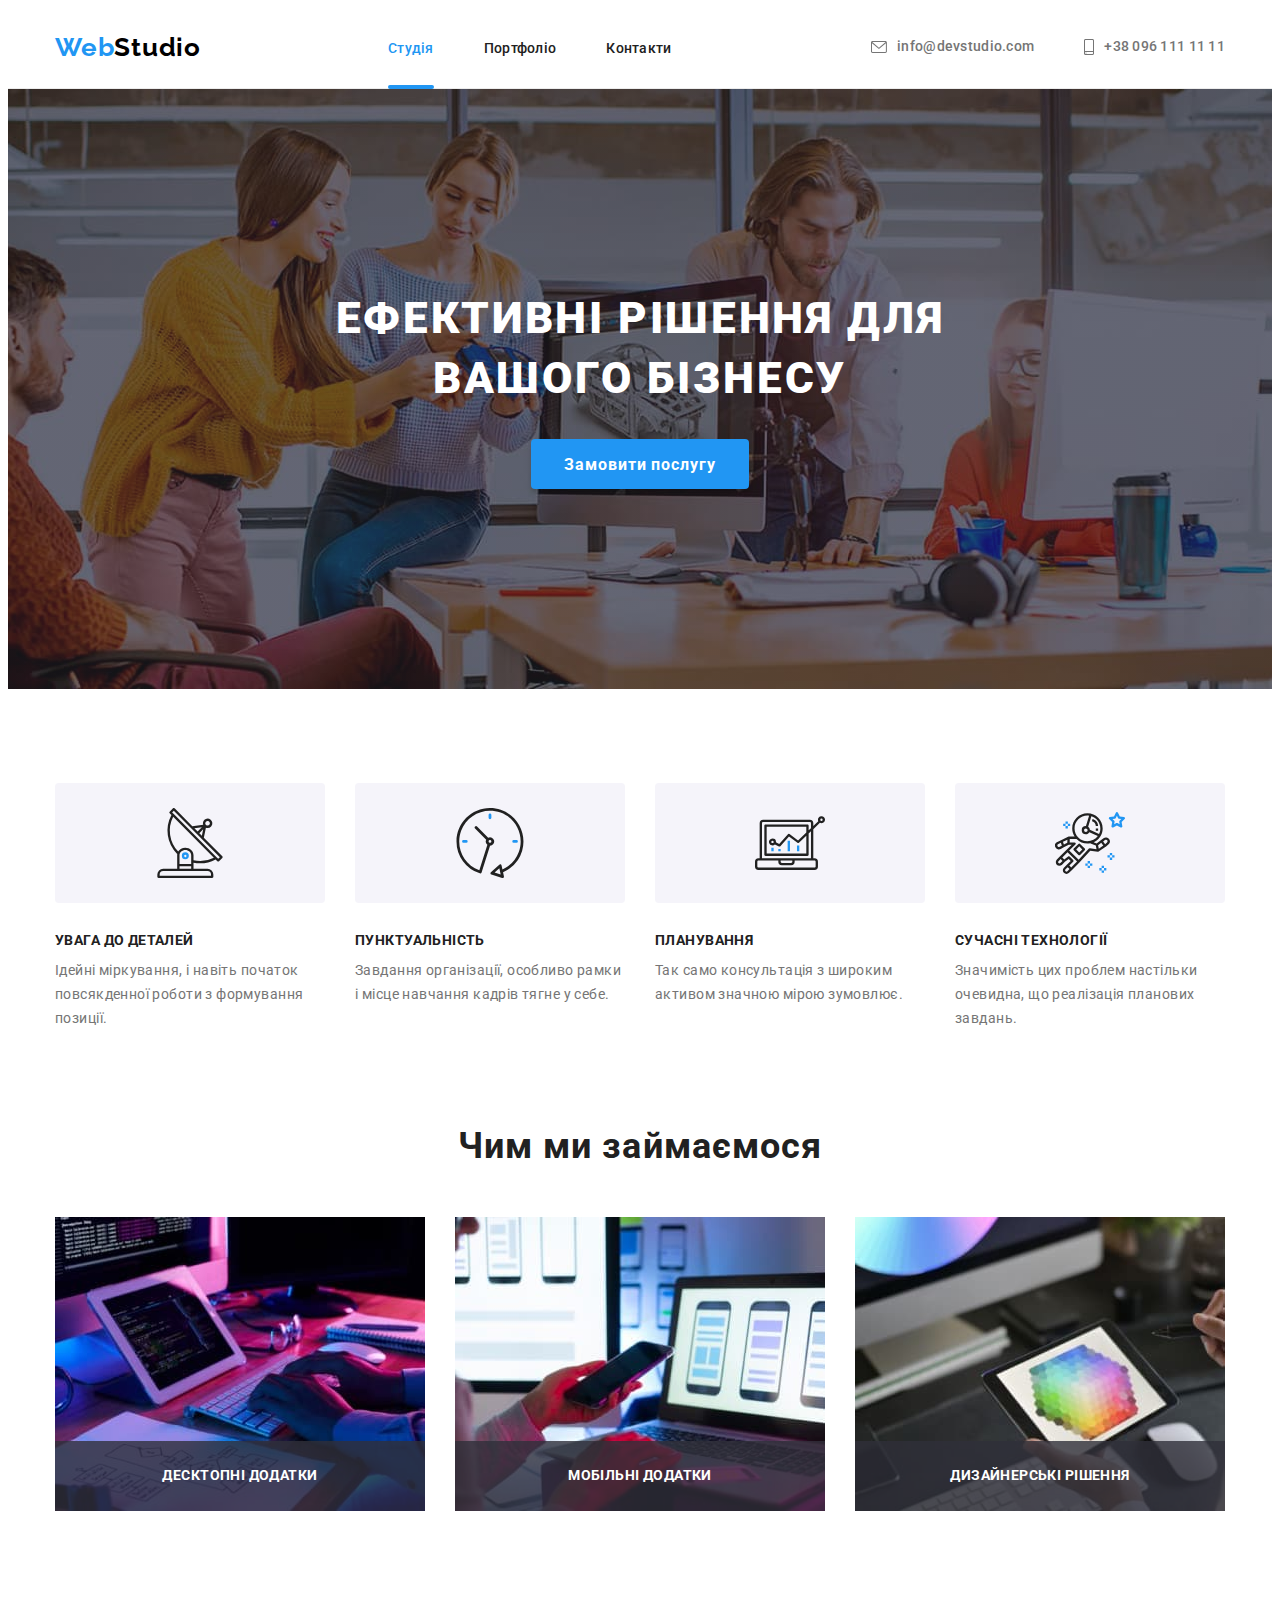
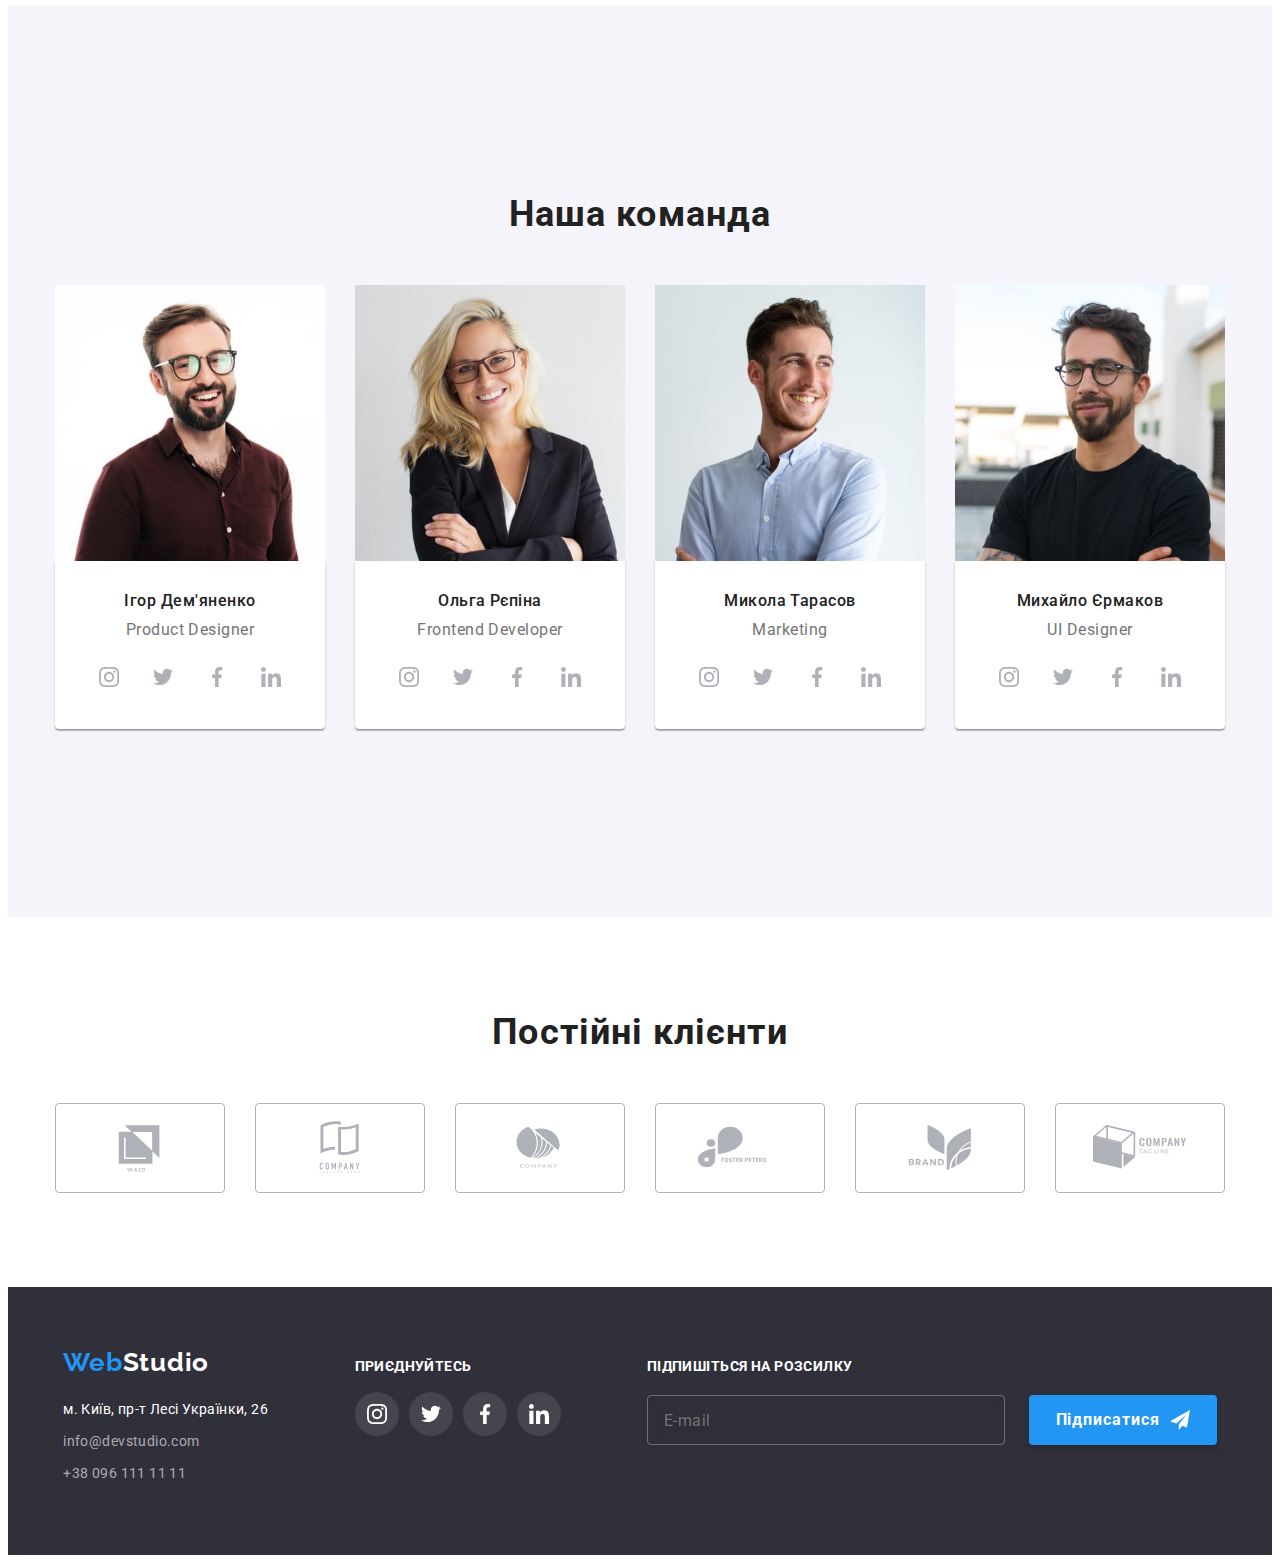
==== commit cf76908c: "final" ====
--- a/index.html
+++ b/index.html
@@ -48,6 +48,38 @@
             </svg>
         </button>
         </div>
+        <div class="mob-menu js-menu-container">
+            <button type="button" class="mob-menu__button-close js-close-menu">
+              <svg class="button-menu__icon" width="40" height="40" aria-label="перемикач мобільного меню">
+                <use class="button-menu__closed" href="./image/icons.svg#icon-close-black" aria-expanded="false"></use>
+              </svg>
+            </button>
+            <nav class="mob-menu__container">
+              <ul class="mob-menu__list list">
+                <li class="mob-menu__social-item"><a class="mob-menu__link current"
+                    href="./index.html">Студія</a></li>
+                <li class="mob-menu__social-item"><a class="mob-menu__link" href="./portfolio.html">Портфоліо</a></li>
+                <li class="mob-menu__social-item"><a class="mob-menu__link" href="#">Контакти</a></li>
+              </ul>
+              <ul class="mob-menu__contacts list">
+                <li class="mob-menu__tel">
+                  <a class="mob-menu__tel-link" href="tel:+380961111111">+38 096 111 11 11</a>
+                </li>
+                <li class="mob-menu__mail">
+                  <a class="mob-menu__mail-link" href="mailto:info@devstudio.com">info@devstudio.com</a>
+                </li>
+              </ul>
+              <ul class="mob-menu_socials list">
+                <li><a class="mob-menu__social-link" href="">Instagram</a></li>
+                <span class="line"></span>
+                <li><a class="mob-menu__social-link" href="">Twitter</a></li>
+                <span class="line"></span>
+                <li><a class="mob-menu__social-link" href="">Facebook</a></li>
+                <span class="line"></span>
+                <li><a class="mob-menu__social-link" href="">LinkedIn</a></li>
+              </ul>
+            </nav>
+          </div>
     </header> 
     <main>
        <section class="hero ">
@@ -446,38 +478,7 @@
             </form>
         </div>
     </div>
-    <div class="mob-menu js-menu-container">
-        <button type="button" class="mob-menu__button-close js-close-menu">
-          <svg class="button-menu__icon" width="40" height="40" aria-label="перемикач мобільного меню">
-            <use class="button-menu__closed" href="./image/icons.svg#icon-close-black" aria-expanded="false"></use>
-          </svg>
-        </button>
-        <nav class="mob-menu__container">
-          <ul class="mob-menu__list list">
-            <li class="mob-menu__social-item"><a class="mob-menu__link current"
-                href="./index.html">Студія</a></li>
-            <li class="mob-menu__social-item"><a class="mob-menu__link" href="./portfolio.html">Портфоліо</a></li>
-            <li class="mob-menu__social-item"><a class="mob-menu__link" href="#">Контакти</a></li>
-          </ul>
-          <ul class="mob-menu__contacts list">
-            <li class="mob-menu__tel">
-              <a class="mob-menu__tel-link" href="tel:+380961111111">+38 096 111 11 11</a>
-            </li>
-            <li class="mob-menu__mail">
-              <a class="mob-menu__mail-link" href="mailto:info@devstudio.com">info@devstudio.com</a>
-            </li>
-          </ul>
-          <ul class="mob-menu_socials list">
-            <li><a class="mob-menu__social-link" href="">Instagram</a></li>
-            <span class="line">|</span>
-            <li><a class="mob-menu__social-link" href="">Twitter</a></li>
-            <span class="line">|</span>
-            <li><a class="mob-menu__social-link" href="">Facebook</a></li>
-            <span class="line">|</span>
-            <li><a class="mob-menu__social-link" href="">LinkedIn</a></li>
-          </ul>
-        </nav>
-      </div>
+
     <script src="./js/modal.js"></script>
     <script src="./js/mob-menu.js"></script>
 </body>
--- a/css/main.min.css
+++ b/css/main.min.css
@@ -1 +1 @@
-:root{--main-color: #757575;--secondary-color: #212121;--main-bg-color: #2196f3;--accent-color: #ffffff;--main-transition: color 250ms cubic-bezier(0.4, 0, 0.2, 1);--fill-transition: fill 250ms cubic-bezier(0.4, 0, 0.2, 1)}p,h1,h2,h3,h4,h5,h6{margin:0}ul,ol{margin:0;padding-left:0}button{cursor:pointer}address{font-style:normal}img{display:block;height:auto;max-width:100%;width:100%}html{box-sizing:border-box}*,*::before,*::after{box-sizing:border-box}body{color:var(--main-color);font-family:"Roboto",sans-serif}.list{list-style:none}.visually-hidden{color:rgba(0,0,0,0);position:absolute;width:1px;height:1px;margin:-1px;border:0;padding:0;white-space:nowrap;-webkit-clip-path:inset(100%);clip-path:inset(100%);clip:rect(0 0 0 0);overflow:hidden}.container{width:100%;padding-left:15px;padding-right:15px;margin:0 auto}@media screen and (min-width: 480px){.container{max-width:480px}}@media screen and (min-width: 768px){.container{max-width:768px}}@media screen and (min-width: 1200px){.container{max-width:1200px}}@media screen and (min-width: 768px){header{border-bottom:1px solid #ececec;max-width:100%}}@media screen and (min-width: 1200px){header{border-bottom:1px solid #ececec;max-width:100%}}.container.header{display:flex;align-items:center;justify-content:space-between;padding-top:24px;padding-bottom:25px}.navigation{display:flex;align-items:center}.menu{display:none;gap:50px}@media screen and (min-width: 768px){.menu{display:flex;margin-left:88px}}@media screen and (min-width: 1200px){.menu{margin-left:94px;display:flex}}.navigation__logo{font-family:"Raleway",sans-serif;font-weight:700;font-size:24px;line-height:1.17;letter-spacing:.03em;color:var(--main-bg-color);text-decoration:none}@media screen and (min-width: 768px){.navigation__logo{font-size:26px;line-height:1.19}}@media screen and (min-width: 1200px){.navigation__logo{font-size:26px;line-height:1.19;margin-right:93px}}.connect{display:none}@media screen and (min-width: 768px){.connect{display:flex;flex-direction:column;align-items:flex-start;gap:10px}}@media screen and (min-width: 1200px){.connect{display:flex;flex-direction:row;align-items:center;gap:50px}}span{font-family:"Raleway",sans-serif;font-weight:700;font-size:24px;line-height:1.17;letter-spacing:.03em;color:#000;text-decoration:none}@media screen and (min-width: 768px){span{font-size:26px;line-height:1.19}}@media screen and (min-width: 1200px){span{font-size:26px;line-height:1.19}}.menu__link{font-weight:500;font-size:14px;letter-spacing:.02em;color:var(--secondary-color);text-decoration:none;transition:var(--main-transition)}@media screen and (min-width: 768px){.menu__link{line-height:1.17}}@media screen and (min-width: 1200px){.menu__link{line-height:1.14}}.menu__link:hover,.menu__link:focus{color:var(--main-bg-color)}.menu__link.current{color:var(--main-bg-color);position:relative}.menu__link.current::after{content:"";display:block;position:absolute;height:4px;width:100%;border-radius:2px;left:0;bottom:-33px;background-color:var(--main-bg-color)}.connect__mail,.connect__tel{font-weight:500;font-size:14px;line-height:1.14;letter-spacing:.02em;color:var(--main-color);text-decoration:none;display:flex;align-items:center;justify-content:center;gap:10px;transition:var(--main-transition)}.connect__mail:hover,.connect__mail:focus,.connect__tel:hover,.connect__tel:focus{color:var(--main-bg-color)}.connect__icon{fill:var(--main-color);transition:var(--fill-transition)}.header-tel:hover .connect__icon,.header-tel:focus .connect__icon,.header-mail:hover .connect__icon,.header-mail:focus .connect__icon{fill:var(--main-bg-color)}.hero{max-width:480px;height:400px;margin:0 auto;background-color:#2f303a;background-image:linear-gradient(rgba(47, 48, 58, 0.4), rgba(47, 48, 58, 0.4)),url(../image/background-mb.jpg);background-repeat:no-repeat;background-position:center;background-size:cover;text-align:center;padding:118px 0;width:100%}@media(min-device-pixel-ratio: 2),(-webkit-min-device-pixel-ratio: 2),(min-resolution: 192dpi),(min-resolution: 2dppx){.hero{background-image:linear-gradient(to right, rgba(47, 48, 58, 0.4), rgba(47, 48, 58, 0.4)),url(../image/background-mb-2x.jpg)}}@media screen and (min-width: 768px){.hero{background-image:linear-gradient(to right, rgba(47, 48, 58, 0.4), rgba(47, 48, 58, 0.4)),url(../image/background-tb.jpg);max-width:768px;width:100%}}@media screen and (min-width: 768px)and (min-device-pixel-ratio: 2),screen and (min-width: 768px)and (-webkit-min-device-pixel-ratio: 2),screen and (min-width: 768px)and (min-resolution: 192dpi),screen and (min-width: 768px)and (min-resolution: 2dppx){.hero{background-image:linear-gradient(to right, rgba(47, 48, 58, 0.4), rgba(47, 48, 58, 0.4)),url(../image/background-tb-2x.jpg)}}@media screen and (min-width: 1200px){.hero{max-width:1600px;height:600px;padding:200px 0;background-image:linear-gradient(to right, rgba(47, 48, 58, 0.4), rgba(47, 48, 58, 0.4)),url(../image/background.jpg);width:100%}}@media screen and (min-width: 1200px)and (min-device-pixel-ratio: 2),screen and (min-width: 1200px)and (-webkit-min-device-pixel-ratio: 2),screen and (min-width: 1200px)and (min-resolution: 192dpi),screen and (min-width: 1200px)and (min-resolution: 2dppx){.hero{background-image:linear-gradient(to right, rgba(47, 48, 58, 0.4), rgba(47, 48, 58, 0.4)),url(../image/background-2x.jpg)}}.hero__title{margin:0 auto 30px auto;color:var(--accent-color);font-family:inherit;font-weight:900;font-size:26px;line-height:1.62;letter-spacing:.06em;text-align:center;text-transform:uppercase;max-width:360px}@media screen and (min-width: 1200px){.hero__title{max-width:696px;font-size:44px;line-height:1.36}}.hero__btn{font-family:"Roboto",sans-serif;color:var(--accent-color);background-color:var(--main-bg-color);font-weight:700;font-size:16px;line-height:1.88;letter-spacing:.06em;cursor:pointer;display:inline-flex;text-align:center;border:1px solid rgba(0,0,0,0);padding:10px 32px;min-width:216px;height:50px;border-radius:4px;box-shadow:0px 4px 4px rgba(0,0,0,.15)}.hero__btn:active{color:var(--accent-color);background-color:#188ce8}.pic{padding-top:60px;padding-bottom:60px}@media screen and (min-width: 1200px){.pic{padding-top:94px;padding-bottom:94px}}.pic-list__subtitle{font-family:inherit;font-weight:700;font-size:14px;line-height:1.14;letter-spacing:.03em;text-transform:uppercase;color:var(--secondary-color);margin-bottom:10px}@media screen and (min-width: 480px){.pic-list__subtitle{text-align:center}}@media screen and (min-width: 768px){.pic-list__subtitle{text-align:start}}@media screen and (min-width: 1200px){.pic-list__subtitle{text-align:start}}.pic-lis__text{font-family:inherit;font-weight:400;font-size:14px;line-height:1.71;letter-spacing:.03em}.pic-list{display:flex;gap:30px;flex-wrap:wrap;width:100%}.pic-list__item{width:100%}@media screen and (min-width: 768px){.pic-list__item{width:calc((100% - 30px)/2)}}@media screen and (min-width: 1200px){.pic-list__item{width:calc((100% - 90px)/4)}}.pic-list__item::before{display:block;content:"";height:120px;background-size:70px;background-repeat:no-repeat;background-position:center;background-color:#f5f4fa;margin-bottom:30px;border-radius:4px}.icon-antenna::before{background-image:url(../image/antenna.svg)}.icon-clock::before{background-image:url(../image/clock.svg)}.icon-diagram::before{background-image:url(../image/diagram.svg)}.icon-astronaut::before{background-image:url(../image/astronaut.svg)}.illustration{padding-top:0;display:none}@media screen and (min-width: 1200px){.illustration{display:block;padding-bottom:94px}}.illustration__title{font-weight:700;font-size:36px;line-height:1.17;letter-spacing:.03em;color:var(--secondary-color);margin-bottom:50px;text-align:center}.illustration-list{display:flex;gap:30px}.illustration-list__item{position:relative}.illustration-list__wrap{position:absolute;bottom:0;width:100%;height:70px;background-color:rgba(47,48,58,.8)}.illustration-list__text{font-family:inherit;font-weight:700;font-size:14px;line-height:1.14;text-align:center;letter-spacing:.03em;text-transform:uppercase;color:var(--accent-color);padding:27px 0}.team{background-color:#f5f4fa;text-align:center;padding-top:60px;padding-bottom:60px}@media screen and (min-width: 1200px){.team{padding-top:94px;padding-bottom:94px}}.team-list{display:flex;gap:30px;flex-wrap:wrap;width:100%}.team-list__item{width:100%}@media screen and (min-width: 768px){.team-list__item{width:calc((100% - 30px)/2)}}@media screen and (min-width: 1200px){.team-list__item{width:calc((100% - 90px)/4)}}.card{background:var(--accent-color);box-shadow:0px 1px 3px rgba(0,0,0,.12),0px 1px 1px rgba(0,0,0,.14),0px 2px 1px rgba(0,0,0,.2);border-radius:0px 0px 4px 4px;width:100%;display:block;padding-top:30px;padding-bottom:30px}.team__title{margin-bottom:30px;color:var(--secondary-color);font-family:inherit;font-weight:700;font-size:28px;line-height:1.18;letter-spacing:.03em;text-align:center}@media screen and (min-width: 1200px){.team__title{margin-bottom:50px;font-size:36px;line-height:1.17}}.card__title{font-weight:500;font-size:16px;line-height:1.19;letter-spacing:.03em;color:var(--secondary-color);margin-bottom:10px}.card__after-title{font-size:16px;line-height:1.19;letter-spacing:.03em;margin-bottom:16px}.soc-list{display:flex;justify-content:center;gap:10px}.soc-list__item{width:44px;height:44px}.soc-list__link{width:100%;height:100%;border-radius:50%;display:flex;align-items:center;justify-content:center;transition:var(--main-transition),background-color 250ms cubic-bezier(0.4, 0, 0.2, 1)}.soc-list__link:hover,.soc-list__link:focus{background-color:var(--main-bg-color)}.soc-list__icon{fill:#afb1b8;transition:var(--fill-transition)}.soc-list__link:hover .soc-list__icon,.soc-list__link:focus .soc-list__icon{fill:var(--accent-color)}.client{padding-top:60px;padding-bottom:60px}@media screen and (min-width: 1200px){.client{padding-top:94px;padding-bottom:94px}}.client__title{margin-bottom:30px;color:var(--secondary-color);font-family:inherit;font-weight:700;font-size:28px;line-height:1.18;letter-spacing:.03em;text-align:center}@media screen and (min-width: 1200px){.client__title{margin-bottom:50px;font-size:36px;line-height:1.17}}.icon-list{display:flex;gap:30px;flex-wrap:wrap;width:100%}.icon-list__item{width:calc((100% - 30px)/2);height:90px}@media screen and (min-width: 768px){.icon-list__item{width:calc((100% - 60px)/3)}}@media screen and (min-width: 1200px){.icon-list__item{width:calc((100% - 150px)/6)}}.icon-list__link{width:100%;height:100%;border:1px solid #afb1b8;border-radius:4px;display:flex;align-items:center;justify-content:center;transition:border-color 250ms cubic-bezier(0.4, 0, 0.2, 1)}.icon-list__link:hover,.icon-list__link:focus{border-color:var(--main-bg-color)}.icon-list__icon{fill:#afb1b8;transition:var(--fill-transition)}.icon-list__link:hover .icon-list__icon,.icon-list__link:focus .icon-list__icon{fill:var(--main-bg-color)}.bottom{background-color:#2f303a;padding-top:60px;padding-bottom:60px}.bottom-logo{font-family:"Raleway",sans-serif;font-weight:700;font-size:26px;line-height:1.19;letter-spacing:.03em;text-decoration:none;color:var(--main-bg-color);display:flex;margin-bottom:20px;margin-left:auto;margin-right:auto;justify-content:center;align-items:center}@media screen and (min-width: 1200px){.bottom-logo{justify-content:start;align-items:flex-start}}.bottom-address{font-family:"Roboto";font-style:normal;font-weight:400;font-size:14px;line-height:1.71;letter-spacing:.03em;text-decoration:none;color:var(--accent-color)}.bottom-mail,.bottom-tel{font-style:normal;font-size:14px;line-height:1.71;letter-spacing:.03em;color:rgba(255,255,255,.6);text-decoration:none;transition:var(--main-transition)}.bottom-mail:hover,.bottom-mail:focus,.bottom-tel:hover,.bottom-tel:focus{color:var(--main-bg-color)}.bottom-list{display:flex;flex-direction:column;justify-content:center;align-items:center;gap:8px;margin-bottom:60px}@media screen and (min-width: 1200px){.bottom-list{margin-bottom:9px;justify-content:start;align-items:flex-start}}.studio{font-family:"Raleway",sans-serif;font-weight:700;font-size:26px;line-height:1.19;letter-spacing:.03em;color:var(--accent-color);text-decoration:none}.footer-container{width:100%}@media screen and (min-width: 768px){.footer-container{display:flex;flex-direction:row;flex-wrap:wrap;justify-content:space-around;align-items:baseline}}@media screen and (min-width: 1200px){.footer-container{display:flex;align-items:baseline;gap:70px}}.footer-soc{margin-bottom:60px}@media screen and (min-width: 1200px){.footer-soc{margin-bottom:0}}.footer-soc__text{font-family:"Roboto",sans-serif;font-style:normal;font-weight:700;font-size:14px;line-height:.88;letter-spacing:.03em;text-transform:uppercase;color:var(--accent-color);margin-bottom:20px;display:flex;justify-content:center;align-items:center;margin-left:auto;margin-right:auto}@media screen and (min-width: 1200px){.footer-soc__text{justify-content:start;align-items:flex-start}}.footer-list{display:flex;gap:10px;justify-content:center;margin-top:16px}.footer-list__item{width:44px;height:44px}.footer-list__link.link{width:100%;height:100%;background:rgba(255,255,255,.1);border-radius:50%;display:flex;align-items:center;justify-content:center;transition:background-color 250ms cubic-bezier(0.4, 0, 0.2, 1)}.footer-list__icon{fill:var(--accent-color);transition:var(--fill-transition)}.footer-list__link:hover .footer-list__icon,.footer-list__link:focus .footer-list__icon{fill:var(--accent-color)}.footer-list__link:hover,.footer-list__link:focus{background-color:var(--main-bg-color)}.mob-menu{position:fixed;top:0;left:0;width:100vw;height:100vh;padding:48px 40px;display:none;background-color:var(--accent-color);z-index:1;padding:48px 0 48px 40px;box-shadow:0px 4px 8px rgba(0,0,0,.04),0px 2px 4px rgba(0,0,0,.08),0px 1px 3px rgba(0,0,0,.16)}.mob-menu.is-open{display:block;flex-direction:column}.mob-menu__button-close{position:absolute;top:10px;right:15px;align-items:center;display:flex;justify-content:center;background-color:rgba(0,0,0,0);border:none;cursor:pointer;transition:fill 250ms cubic-bezier(0.4, 0, 0.2, 1)}.mob-menu__button-close:hover,.mob-menu__button-close:focus{fill:var(--main-bg-color)}.mob-menu_socials{text-decoration:none;display:flex;justify-content:baseline;flex-wrap:wrap}.mob-menu__social-link{text-decoration:none;font-weight:500;font-size:18px;line-height:1.22;letter-spacing:.02em;color:var(--main-bg-color);margin-right:10px;margin-left:10px}.mob-menu__social-item{font-style:normal;margin-bottom:32px}.mob-menu__social-item::last-child{margin-bottom:0px}.mob-menu__link{font-style:normal;font-weight:500;font-size:40px;line-height:1.18;text-align:center;letter-spacing:.02em;text-decoration:none;color:var(--secondary-color)}.mob-menu__link:hover,.mob-menu__link:focus{color:var(--main-bg-color)}.current{color:var(--main-bg-color)}.mob-menu__list{display:block;flex-direction:column;flex-wrap:wrap;gap:32px;margin-bottom:auto}.mob-menu__contacts{display:flex;flex-direction:column;margin-bottom:64px}.mob-menu__container{display:flex;flex-direction:column;height:100%}.mob-menu__tel{font-weight:500;line-height:1.18;letter-spacing:.02em;text-decoration:none;text-decoration:none;color:var(--main-bg-color);font-size:20px;margin-bottom:32px}@media screen and (min-width: 480px){.mob-menu__tel{font-size:34px}}.mob-menu__tel-link{font-weight:500;line-height:1.18;letter-spacing:.02em;text-decoration:none;text-decoration:none;color:var(--main-bg-color);font-size:20px;margin-bottom:32px}@media screen and (min-width: 480px){.mob-menu__tel-link{font-weight:500;font-size:34px;line-height:1.18;letter-spacing:.02em;text-decoration:none;text-decoration:none;color:var(--main-bg-color)}.mob-menu__tel-link:hover,.mob-menu__tel-link:focus{color:var(--main-bg-color)}}.mob-menu__mail{margin-bottom:64px;font-weight:500;font-size:24px;line-height:1.17;letter-spacing:.02em}.mob-menu__mail-link{text-decoration:none;color:var(--primary-color)}.mob-menu__mail-link:hover,.mob-menu__mail-link:focus{color:var(--main-bg-color)}.line{border:1px solid rgba(33,33,33,.2)}.subscription{width:100%;max-width:450px}@media screen and (min-width: 768px){.subscription{max-width:570px}}.subscription__text{font-family:inherit;font-style:normal;font-weight:700;font-size:14px;line-height:1.14;letter-spacing:.03em;text-transform:uppercase;margin-bottom:20px;color:var(--accent-color);text-align:center}@media screen and (min-width: 1200px){.subscription__text{text-align:start}}.subscription__form{display:flex;justify-content:center;align-items:center;flex-direction:column;gap:20px}@media screen and (min-width: 1200px){.subscription__form{display:flex;align-items:baseline;flex-direction:row;gap:12px}}.mail-subscription{display:flex;justify-content:center;width:358px;height:50px;border:1px solid rgba(255,255,255,.3);filter:drop-shadow(0px 4px 4px rgba(0, 0, 0, 0.15));border-radius:4px;background-color:rgba(0,0,0,0);padding-left:16px;font-family:inherit;font-size:16px;line-height:1.25;align-items:center;letter-spacing:.03em;color:rgba(255,255,255,.6);margin-right:12px;cursor:pointer;transition:border-color 250ms cubic-bezier(0.4, 0, 0.2, 1),outline 250ms cubic-bezier(0.4, 0, 0.2, 1)}@media screen and (min-width: 480px)and (max-width: 767px){.mail-subscription{width:450px}}@media screen and (min-width: 768px){.mail-subscription{width:450px}}@media screen and (min-width: 1200px){.mail-subscription{width:358px}}.mail-subscription:focus,.mail-subscription:hover{border-color:var(--main-bg-color);outline:var(--main-bg-color)}.submit-btn{display:flex;justify-content:center;align-items:center;width:200px;height:50px;margin:auto;background-color:var(--main-bg-color);box-shadow:0px 4px 4px rgba(0,0,0,.15);border-radius:4px;border-color:rgba(0,0,0,0);text-align:center;font-family:inherit;font-weight:700;font-size:16px;line-height:1.88;letter-spacing:.06em;color:var(--accent-color);cursor:pointer;transition:background-color 250ms cubic-bezier(0.4, 0, 0.2, 1)}.submit-btn:hover,.submit-btn:focus{background-color:#188ce8}.icon-subscription{fill:var(--accent-color);margin-left:10px}.navigation-list{display:flex;justify-content:center;margin-bottom:56px;gap:8px}.navigation-list__btn{font-family:"Roboto",sans-serif;font-weight:500;font-size:16px;line-height:1.63;color:var(--secondary-color);background-color:#f5f4fa;cursor:pointer;border-radius:4px;padding:6px 22px;border-color:rgba(0,0,0,0);text-align:center;transition:background-color 250ms cubic-bezier(0.4, 0, 0.2, 1),var(--main-transition),box-shadow 250ms cubic-bezier(0.4, 0, 0.2, 1)}.navigation-list__btn:hover,.navigation-list__btn:focus{color:var(--accent-color);background-color:var(--main-bg-color);box-shadow:0px 3px 1px rgba(0,0,0,.1),0px 1px 2px rgba(0,0,0,.08),0px 2px 2px rgba(0,0,0,.12)}.portfolio-list{display:flex;flex-wrap:wrap;gap:30px}.portfolio-top-wrap{position:relative;overflow:hidden}.portfolio-top-text{position:absolute;top:0;font-family:inherit;font-style:normal;font-weight:400;font-size:18px;line-height:1.56;letter-spacing:.03em;color:var(--accent-color);background-color:rgba(33,150,243,.9);top:0;left:0;width:100%;height:100%;padding-top:63px;padding-left:24px;transition:transform 250ms cubic-bezier(0.4, 0, 0.2, 1);transform:translateY(100%)}.portfolio-item .link:hover .portfolio-top-text,.portfolio-item .link:focus .portfolio-top-text{transform:translateY(0)}.portfolio-item .link{display:block;text-decoration:none;transition:box-shadow 250ms cubic-bezier(0.4, 0, 0.2, 1)}.portfolio-item .link:hover,.portfolio-item .link:focus{box-shadow:0px 1px 1px rgba(0,0,0,.12),0px 4px 4px rgba(0,0,0,.06),1px 4px 6px rgba(0,0,0,.16)}.examples{padding:20px 24px;width:370px;background-color:var(--accent-color);border:1px solid #eee}.portfolio-works{font-weight:700;font-size:18px;font-family:inherit;line-height:2;letter-spacing:.06em;color:var(--secondary-color);margin-bottom:4px;max-width:322px;max-height:36px}.portfolio-after-title{font-family:inherit;font-style:normal;font-size:16px;line-height:1.88;letter-spacing:.03em;color:var(--main-color)}.backdrop{width:100%;height:100%;background-color:rgba(0,0,0,.2);position:fixed;top:0;transition:opacity 600ms linear,visibility 600ms linear}.backdrop.is-hidden .modal{transform:translate(-50%, -50%) rotate(-360deg) scale(0);border-radius:65%}.backdrop.is-hidden{opacity:0;visibility:hidden;pointer-events:none}.modal{max-width:450px;width:100%;min-height:581px;background-color:var(--accent-color);border-radius:4px;padding:40px;position:absolute;top:50%;left:50%;transform:translate(-50%, -50%) rotate(0) scale(1);transition:transform 600ms linear,border-radius 600ms linear}@media screen and (min-width: 1200px){.modal{max-width:526px}}@media screen and (max-width: 660px){.modal{top:20px;transform:translate(-50%, 0) scale(1)}}.modal-close{width:30px;height:30px;background-color:rgba(0,0,0,0);border:1px solid rgba(0,0,0,.1);border-radius:50%;position:absolute;top:10px;right:10px;display:flex;align-items:center;justify-content:center;cursor:pointer;transition:fill 250ms cubic-bezier(0.4, 0, 0.2, 1)}.modal-close:hover,.modal-close:focus{fill:var(--main-bg-color)}.modal-title{font-family:inherit;font-style:normal;font-weight:700;font-size:20px;line-height:1.15;text-align:center;letter-spacing:.03em;margin-bottom:12px;color:var(--secondary-color);justify-content:center;align-items:center;display:block}.modal-input{width:100%;height:40px;border:1px solid rgba(33,33,33,.2);border-radius:4px;padding-left:42px;outline:rgba(0,0,0,0);transition:border-color 250ms cubic-bezier(0.4, 0, 0.2, 1)}.modal-input:focus{border-color:var(--main-bg-color)}.input-wrap{position:relative;margin-bottom:10px}.modal-input-icon{position:absolute;left:8px;top:50%;transform:translateY(-50%);transition:var(--fill-transition)}.modal-input:focus+.modal-input-icon{fill:var(--main-bg-color)}.input-label{font-family:inherit;font-style:normal;font-weight:400;font-size:12px;line-height:1.17;letter-spacing:.01em;color:var(--main-color);display:block;margin-bottom:4px}.modal-comment{width:100%;height:120px;padding:12px 16px;border:1px solid rgba(33,33,33,.2);border-radius:4px;outline:none;margin-bottom:20px;resize:none;transition:border-color 250ms cubic-bezier(0.4, 0, 0.2, 1)}.modal-comment::-moz-placeholder{font-family:inherit;font-size:12px;line-height:1.17;letter-spacing:.01em;color:rgba(117,117,117,.5)}.modal-comment:-ms-input-placeholder{font-family:inherit;font-size:12px;line-height:1.17;letter-spacing:.01em;color:rgba(117,117,117,.5)}.modal-comment::placeholder{font-family:inherit;font-size:12px;line-height:1.17;letter-spacing:.01em;color:rgba(117,117,117,.5)}.modal-comment:focus{border-color:var(--main-bg-color)}.input-privacy{padding-left:15px}.check-text{font-family:inherit;font-style:normal;font-weight:400;font-size:14px;line-height:1.71;letter-spacing:.03em;color:var(--main-color);display:flex;align-items:center;margin-bottom:30px}.check-text span{width:16px;height:15px;border:2px solid #171a24;border-radius:3px;margin-right:5px;display:flex;align-items:center;justify-content:center;fill:rgba(0,0,0,0)}.input-check:focus+.check-text span{border-color:var(--main-bg-color)}.input-check:checked+.check-text span{background-color:var(--main-bg-color);fill:#fff;border-color:rgba(0,0,0,0)}.input-check{transition:background-color 250ms cubic-bezier(0.4, 0, 0.2, 1)}.policy-link{color:var(--main-bg-color);padding-left:5px}.submit-btn{display:flex;justify-content:center;align-items:center;width:200px;height:50px;margin:auto;background-color:var(--main-bg-color);box-shadow:0px 4px 4px rgba(0,0,0,.15);border-radius:4px;border-color:rgba(0,0,0,0);text-align:center;font-family:inherit;font-weight:700;font-size:16px;line-height:1.88;letter-spacing:.06em;color:var(--accent-color);cursor:pointer;transition:background-color 250ms cubic-bezier(0.4, 0, 0.2, 1)}.submit-btn:hover,.submit-btn:focus{background-color:#188ce8}/*# sourceMappingURL=main.min.css.map */+:root{--main-color: #757575;--secondary-color: #212121;--main-bg-color: #2196f3;--accent-color: #ffffff;--main-transition: color 250ms cubic-bezier(0.4, 0, 0.2, 1);--fill-transition: fill 250ms cubic-bezier(0.4, 0, 0.2, 1)}p,h1,h2,h3,h4,h5,h6{margin:0}ul,ol{margin:0;padding-left:0}button{cursor:pointer}address{font-style:normal}img{display:block;height:auto;max-width:100%;width:100%}html{box-sizing:border-box}*,*::before,*::after{box-sizing:border-box}body{color:var(--main-color);font-family:"Roboto",sans-serif}.list{list-style:none}.visually-hidden{color:rgba(0,0,0,0);position:absolute;width:1px;height:1px;margin:-1px;border:0;padding:0;white-space:nowrap;-webkit-clip-path:inset(100%);clip-path:inset(100%);clip:rect(0 0 0 0);overflow:hidden}.container{width:100%;padding-left:15px;padding-right:15px;margin:0 auto}@media screen and (min-width: 480px){.container{max-width:480px}}@media screen and (min-width: 768px){.container{max-width:768px}}@media screen and (min-width: 1200px){.container{max-width:1200px}}@media screen and (min-width: 768px){header{border-bottom:1px solid #ececec;max-width:100%}}@media screen and (min-width: 1200px){header{border-bottom:1px solid #ececec;max-width:100%}}.container.header{display:flex;align-items:center;justify-content:space-between;padding-top:24px;padding-bottom:25px}.navigation{display:flex;align-items:center}.menu{display:none;gap:50px}@media screen and (min-width: 768px){.menu{display:flex;margin-left:88px}}@media screen and (min-width: 1200px){.menu{margin-left:94px;display:flex}}.navigation__logo{font-family:"Raleway",sans-serif;font-weight:700;font-size:24px;line-height:1.17;letter-spacing:.03em;color:var(--main-bg-color);text-decoration:none}@media screen and (min-width: 768px){.navigation__logo{font-size:26px;line-height:1.19}}@media screen and (min-width: 1200px){.navigation__logo{font-size:26px;line-height:1.19;margin-right:93px}}.connect{display:none}@media screen and (min-width: 768px){.connect{display:flex;flex-direction:column;align-items:flex-start;gap:10px}}@media screen and (min-width: 1200px){.connect{display:flex;flex-direction:row;align-items:center;gap:50px}}span{font-family:"Raleway",sans-serif;font-weight:700;font-size:24px;line-height:1.17;letter-spacing:.03em;color:#000;text-decoration:none}@media screen and (min-width: 768px){span{font-size:26px;line-height:1.19}}@media screen and (min-width: 1200px){span{font-size:26px;line-height:1.19}}.menu__link{font-weight:500;font-size:14px;letter-spacing:.02em;color:var(--secondary-color);text-decoration:none;transition:var(--main-transition)}@media screen and (min-width: 768px){.menu__link{line-height:1.17}}@media screen and (min-width: 1200px){.menu__link{line-height:1.14}}.menu__link:hover,.menu__link:focus{color:var(--main-bg-color)}.menu__link.current{color:var(--main-bg-color);position:relative}.menu__link.current::after{content:"";display:block;position:absolute;height:4px;width:100%;border-radius:2px;left:0;bottom:-33px;background-color:var(--main-bg-color)}.connect__mail,.connect__tel{font-weight:500;font-size:14px;line-height:1.14;letter-spacing:.02em;color:var(--main-color);text-decoration:none;display:flex;align-items:center;justify-content:center;gap:10px;transition:var(--main-transition)}.connect__mail:hover,.connect__mail:focus,.connect__tel:hover,.connect__tel:focus{color:var(--main-bg-color)}.connect__icon{fill:var(--main-color);transition:var(--fill-transition)}.header-tel:hover .connect__icon,.header-tel:focus .connect__icon,.header-mail:hover .connect__icon,.header-mail:focus .connect__icon{fill:var(--main-bg-color)}.hero{max-width:480px;height:400px;margin:0 auto;background-color:#2f303a;background-image:linear-gradient(rgba(47, 48, 58, 0.4), rgba(47, 48, 58, 0.4)),url(../image/background-mb.jpg);background-repeat:no-repeat;background-position:center;background-size:cover;text-align:center;padding:118px 0;width:100%}@media(min-device-pixel-ratio: 2),(-webkit-min-device-pixel-ratio: 2),(min-resolution: 192dpi),(min-resolution: 2dppx){.hero{background-image:linear-gradient(to right, rgba(47, 48, 58, 0.4), rgba(47, 48, 58, 0.4)),url(../image/background-mb-2x.jpg)}}@media screen and (min-width: 768px){.hero{background-image:linear-gradient(to right, rgba(47, 48, 58, 0.4), rgba(47, 48, 58, 0.4)),url(../image/background-tb.jpg);max-width:768px;width:100%}}@media screen and (min-width: 768px)and (min-device-pixel-ratio: 2),screen and (min-width: 768px)and (-webkit-min-device-pixel-ratio: 2),screen and (min-width: 768px)and (min-resolution: 192dpi),screen and (min-width: 768px)and (min-resolution: 2dppx){.hero{background-image:linear-gradient(to right, rgba(47, 48, 58, 0.4), rgba(47, 48, 58, 0.4)),url(../image/background-tb-2x.jpg)}}@media screen and (min-width: 1200px){.hero{max-width:1600px;height:600px;padding:200px 0;background-image:linear-gradient(to right, rgba(47, 48, 58, 0.4), rgba(47, 48, 58, 0.4)),url(../image/background.jpg);width:100%}}@media screen and (min-width: 1200px)and (min-device-pixel-ratio: 2),screen and (min-width: 1200px)and (-webkit-min-device-pixel-ratio: 2),screen and (min-width: 1200px)and (min-resolution: 192dpi),screen and (min-width: 1200px)and (min-resolution: 2dppx){.hero{background-image:linear-gradient(to right, rgba(47, 48, 58, 0.4), rgba(47, 48, 58, 0.4)),url(../image/background-2x.jpg)}}.hero__title{margin:0 auto 30px auto;color:var(--accent-color);font-family:inherit;font-weight:900;font-size:26px;line-height:1.62;letter-spacing:.06em;text-align:center;text-transform:uppercase;max-width:360px}@media screen and (min-width: 1200px){.hero__title{max-width:696px;font-size:44px;line-height:1.36}}.hero__btn{font-family:"Roboto",sans-serif;color:var(--accent-color);background-color:var(--main-bg-color);font-weight:700;font-size:16px;line-height:1.88;letter-spacing:.06em;cursor:pointer;display:inline-flex;text-align:center;border:1px solid rgba(0,0,0,0);padding:10px 32px;min-width:216px;height:50px;border-radius:4px;box-shadow:0px 4px 4px rgba(0,0,0,.15)}.hero__btn:active{color:var(--accent-color);background-color:#188ce8}.pic{padding-top:60px;padding-bottom:60px}@media screen and (min-width: 1200px){.pic{padding-top:94px;padding-bottom:94px}}.pic-list__subtitle{font-family:inherit;font-weight:700;font-size:14px;line-height:1.14;letter-spacing:.03em;text-transform:uppercase;color:var(--secondary-color);margin-bottom:10px}@media screen and (min-width: 480px){.pic-list__subtitle{text-align:center}}@media screen and (min-width: 768px){.pic-list__subtitle{text-align:start}}@media screen and (min-width: 1200px){.pic-list__subtitle{text-align:start}}.pic-lis__text{font-family:inherit;font-weight:400;font-size:14px;line-height:1.71;letter-spacing:.03em}.pic-list{display:flex;gap:30px;flex-wrap:wrap;width:100%}.pic-list__item{width:100%}@media screen and (min-width: 768px){.pic-list__item{width:calc((100% - 30px)/2)}}@media screen and (min-width: 1200px){.pic-list__item{width:calc((100% - 90px)/4)}}.pic-list__item::before{display:block;content:"";height:120px;background-size:70px;background-repeat:no-repeat;background-position:center;background-color:#f5f4fa;margin-bottom:30px;border-radius:4px}.icon-antenna::before{background-image:url(../image/antenna.svg)}.icon-clock::before{background-image:url(../image/clock.svg)}.icon-diagram::before{background-image:url(../image/diagram.svg)}.icon-astronaut::before{background-image:url(../image/astronaut.svg)}.illustration{padding-top:0;display:none}@media screen and (min-width: 1200px){.illustration{display:block;padding-bottom:94px}}.illustration__title{font-weight:700;font-size:36px;line-height:1.17;letter-spacing:.03em;color:var(--secondary-color);margin-bottom:50px;text-align:center}.illustration-list{display:flex;gap:30px}.illustration-list__item{position:relative}.illustration-list__wrap{position:absolute;bottom:0;width:100%;height:70px;background-color:rgba(47,48,58,.8)}.illustration-list__text{font-family:inherit;font-weight:700;font-size:14px;line-height:1.14;text-align:center;letter-spacing:.03em;text-transform:uppercase;color:var(--accent-color);padding:27px 0}.team{background-color:#f5f4fa;text-align:center;padding-top:60px;padding-bottom:60px}@media screen and (min-width: 1200px){.team{padding-top:94px;padding-bottom:94px}}.team-list{display:flex;gap:30px;flex-wrap:wrap;width:100%}.team-list__item{width:100%}@media screen and (min-width: 768px){.team-list__item{width:calc((100% - 30px)/2)}}@media screen and (min-width: 1200px){.team-list__item{width:calc((100% - 90px)/4)}}.card{background:var(--accent-color);box-shadow:0px 1px 3px rgba(0,0,0,.12),0px 1px 1px rgba(0,0,0,.14),0px 2px 1px rgba(0,0,0,.2);border-radius:0px 0px 4px 4px;width:100%;display:block;padding-top:30px;padding-bottom:30px}.team__title{margin-bottom:30px;color:var(--secondary-color);font-family:inherit;font-weight:700;font-size:28px;line-height:1.18;letter-spacing:.03em;text-align:center}@media screen and (min-width: 1200px){.team__title{margin-bottom:50px;font-size:36px;line-height:1.17}}.card__title{font-weight:500;font-size:16px;line-height:1.19;letter-spacing:.03em;color:var(--secondary-color);margin-bottom:10px}.card__after-title{font-size:16px;line-height:1.19;letter-spacing:.03em;margin-bottom:16px}.soc-list{display:flex;justify-content:center;gap:10px}.soc-list__item{width:44px;height:44px}.soc-list__link{width:100%;height:100%;border-radius:50%;display:flex;align-items:center;justify-content:center;transition:var(--main-transition),background-color 250ms cubic-bezier(0.4, 0, 0.2, 1)}.soc-list__link:hover,.soc-list__link:focus{background-color:var(--main-bg-color)}.soc-list__icon{fill:#afb1b8;transition:var(--fill-transition)}.soc-list__link:hover .soc-list__icon,.soc-list__link:focus .soc-list__icon{fill:var(--accent-color)}.client{padding-top:60px;padding-bottom:60px}@media screen and (min-width: 1200px){.client{padding-top:94px;padding-bottom:94px}}.client__title{margin-bottom:30px;color:var(--secondary-color);font-family:inherit;font-weight:700;font-size:28px;line-height:1.18;letter-spacing:.03em;text-align:center}@media screen and (min-width: 1200px){.client__title{margin-bottom:50px;font-size:36px;line-height:1.17}}.icon-list{display:flex;gap:30px;flex-wrap:wrap;width:100%}.icon-list__item{width:calc((100% - 30px)/2);height:90px}@media screen and (min-width: 768px){.icon-list__item{width:calc((100% - 60px)/3)}}@media screen and (min-width: 1200px){.icon-list__item{width:calc((100% - 150px)/6)}}.icon-list__link{width:100%;height:100%;border:1px solid #afb1b8;border-radius:4px;display:flex;align-items:center;justify-content:center;transition:border-color 250ms cubic-bezier(0.4, 0, 0.2, 1)}.icon-list__link:hover,.icon-list__link:focus{border-color:var(--main-bg-color)}.icon-list__icon{fill:#afb1b8;transition:var(--fill-transition)}.icon-list__link:hover .icon-list__icon,.icon-list__link:focus .icon-list__icon{fill:var(--main-bg-color)}.bottom{background-color:#2f303a;padding-top:60px;padding-bottom:60px}.bottom-logo{font-family:"Raleway",sans-serif;font-weight:700;font-size:26px;line-height:1.19;letter-spacing:.03em;text-decoration:none;color:var(--main-bg-color);display:flex;margin-bottom:20px;margin-left:auto;margin-right:auto;justify-content:center;align-items:center}@media screen and (min-width: 1200px){.bottom-logo{justify-content:start;align-items:flex-start}}.bottom-address{font-family:"Roboto";font-style:normal;font-weight:400;font-size:14px;line-height:1.71;letter-spacing:.03em;text-decoration:none;color:var(--accent-color)}.bottom-mail,.bottom-tel{font-style:normal;font-size:14px;line-height:1.71;letter-spacing:.03em;color:rgba(255,255,255,.6);text-decoration:none;transition:var(--main-transition)}.bottom-mail:hover,.bottom-mail:focus,.bottom-tel:hover,.bottom-tel:focus{color:var(--main-bg-color)}.bottom-list{display:flex;flex-direction:column;justify-content:center;align-items:center;gap:8px;margin-bottom:60px}@media screen and (min-width: 1200px){.bottom-list{margin-bottom:9px;justify-content:start;align-items:flex-start}}.studio{font-family:"Raleway",sans-serif;font-weight:700;font-size:26px;line-height:1.19;letter-spacing:.03em;color:var(--accent-color);text-decoration:none}.footer-container{width:100%}@media screen and (min-width: 768px){.footer-container{display:flex;flex-direction:row;flex-wrap:wrap;justify-content:space-around;align-items:baseline}}@media screen and (min-width: 1200px){.footer-container{display:flex;align-items:baseline;gap:70px}}.footer-soc{margin-bottom:60px}@media screen and (min-width: 1200px){.footer-soc{margin-bottom:0}}.footer-soc__text{font-family:"Roboto",sans-serif;font-style:normal;font-weight:700;font-size:14px;line-height:.88;letter-spacing:.03em;text-transform:uppercase;color:var(--accent-color);margin-bottom:20px;display:flex;justify-content:center;align-items:center;margin-left:auto;margin-right:auto}@media screen and (min-width: 1200px){.footer-soc__text{justify-content:start;align-items:flex-start}}.footer-list{display:flex;gap:10px;justify-content:center;margin-top:16px}.footer-list__item{width:44px;height:44px}.footer-list__link.link{width:100%;height:100%;background:rgba(255,255,255,.1);border-radius:50%;display:flex;align-items:center;justify-content:center;transition:background-color 250ms cubic-bezier(0.4, 0, 0.2, 1)}.footer-list__icon{fill:var(--accent-color);transition:var(--fill-transition)}.footer-list__link:hover .footer-list__icon,.footer-list__link:focus .footer-list__icon{fill:var(--accent-color)}.footer-list__link:hover,.footer-list__link:focus{background-color:var(--main-bg-color)}.menu-open{position:absolute;display:flex;top:10px;right:0;margin:0;padding:0;border:none;background-color:rgba(0,0,0,0)}.menu-open:hover{fill:var(--main-bg-color)}.menu-open:focus{fill:var(--main-bg-color)}@media screen and (min-width: 768px){.menu-open{display:none}}@media screen and (min-width: 1200px){.menu-open{display:none}}.mob-menu{position:fixed;top:0;left:0;width:100vw;height:100vh;padding:48px 40px;display:none;background-color:var(--accent-color);z-index:1;padding:48px 0 48px 40px;box-shadow:0px 4px 8px rgba(0,0,0,.04),0px 2px 4px rgba(0,0,0,.08),0px 1px 3px rgba(0,0,0,.16)}.mob-menu.is-open{display:block;flex-direction:column}.mob-menu__button-close{position:absolute;top:10px;right:15px;align-items:center;display:flex;justify-content:center;background-color:rgba(0,0,0,0);border:none;cursor:pointer;transition:fill 250ms cubic-bezier(0.4, 0, 0.2, 1)}.mob-menu__button-close:hover,.mob-menu__button-close:focus{fill:var(--main-bg-color)}.mob-menu_socials{text-decoration:none;display:flex;justify-content:baseline;flex-wrap:wrap}.mob-menu__social-link{text-decoration:none;font-weight:500;font-size:18px;line-height:1.22;letter-spacing:.02em;color:var(--main-bg-color);margin-right:10px;margin-left:10px}.mob-menu__social-item{font-style:normal;margin-bottom:32px}.mob-menu__social-item::last-child{margin-bottom:0px}.mob-menu__link{font-style:normal;font-weight:500;font-size:40px;line-height:1.18;text-align:center;letter-spacing:.02em;text-decoration:none;color:var(--secondary-color)}.mob-menu__link:hover,.mob-menu__link:focus{color:var(--main-bg-color)}.current{color:var(--main-bg-color)}.mob-menu__list{display:block;flex-direction:column;flex-wrap:wrap;gap:32px;margin-bottom:auto}.mob-menu__contacts{display:flex;flex-direction:column;margin-bottom:64px}.mob-menu__container{display:flex;flex-direction:column;height:100%}.mob-menu__tel{font-weight:500;line-height:1.18;letter-spacing:.02em;text-decoration:none;text-decoration:none;color:var(--main-bg-color);font-size:20px;margin-bottom:32px}@media screen and (min-width: 480px){.mob-menu__tel{font-size:34px}}.mob-menu__tel-link{font-weight:500;line-height:1.18;letter-spacing:.02em;text-decoration:none;text-decoration:none;color:var(--main-bg-color);font-size:20px;margin-bottom:32px}@media screen and (min-width: 480px){.mob-menu__tel-link{font-weight:500;font-size:34px;line-height:1.18;letter-spacing:.02em;text-decoration:none;text-decoration:none;color:var(--main-bg-color)}.mob-menu__tel-link:hover,.mob-menu__tel-link:focus{color:var(--main-bg-color)}}.mob-menu__mail{margin-bottom:64px;font-weight:500;font-size:24px;line-height:1.17;letter-spacing:.02em}.mob-menu__mail-link{text-decoration:none;color:var(--primary-color)}.mob-menu__mail-link:hover,.mob-menu__mail-link:focus{color:var(--main-bg-color)}.line{border:1px solid rgba(33,33,33,.2)}.subscription{width:100%;max-width:450px}@media screen and (min-width: 768px){.subscription{max-width:570px}}.subscription__text{font-family:inherit;font-style:normal;font-weight:700;font-size:14px;line-height:1.14;letter-spacing:.03em;text-transform:uppercase;margin-bottom:20px;color:var(--accent-color);text-align:center}@media screen and (min-width: 1200px){.subscription__text{text-align:start}}.subscription__form{display:flex;justify-content:center;align-items:center;flex-direction:column;gap:20px}@media screen and (min-width: 1200px){.subscription__form{display:flex;align-items:baseline;flex-direction:row;gap:12px}}.mail-subscription{display:flex;justify-content:center;width:358px;height:50px;border:1px solid rgba(255,255,255,.3);filter:drop-shadow(0px 4px 4px rgba(0, 0, 0, 0.15));border-radius:4px;background-color:rgba(0,0,0,0);padding-left:16px;font-family:inherit;font-size:16px;line-height:1.25;align-items:center;letter-spacing:.03em;color:rgba(255,255,255,.6);margin-right:12px;cursor:pointer;transition:border-color 250ms cubic-bezier(0.4, 0, 0.2, 1),outline 250ms cubic-bezier(0.4, 0, 0.2, 1)}@media screen and (min-width: 480px)and (max-width: 767px){.mail-subscription{width:450px}}@media screen and (min-width: 768px){.mail-subscription{width:450px}}@media screen and (min-width: 1200px){.mail-subscription{width:358px}}.mail-subscription:focus,.mail-subscription:hover{border-color:var(--main-bg-color);outline:var(--main-bg-color)}.submit-btn{display:flex;justify-content:center;align-items:center;width:200px;height:50px;margin:auto;background-color:var(--main-bg-color);box-shadow:0px 4px 4px rgba(0,0,0,.15);border-radius:4px;border-color:rgba(0,0,0,0);text-align:center;font-family:inherit;font-weight:700;font-size:16px;line-height:1.88;letter-spacing:.06em;color:var(--accent-color);cursor:pointer;transition:background-color 250ms cubic-bezier(0.4, 0, 0.2, 1)}.submit-btn:hover,.submit-btn:focus{background-color:#188ce8}.icon-subscription{fill:var(--accent-color);margin-left:10px}.navigation-list{display:flex;justify-content:center;margin-bottom:56px;gap:8px}.navigation-list__btn{font-family:"Roboto",sans-serif;font-weight:500;font-size:16px;line-height:1.63;color:var(--secondary-color);background-color:#f5f4fa;cursor:pointer;border-radius:4px;padding:6px 22px;border-color:rgba(0,0,0,0);text-align:center;transition:background-color 250ms cubic-bezier(0.4, 0, 0.2, 1),var(--main-transition),box-shadow 250ms cubic-bezier(0.4, 0, 0.2, 1)}.navigation-list__btn:hover,.navigation-list__btn:focus{color:var(--accent-color);background-color:var(--main-bg-color);box-shadow:0px 3px 1px rgba(0,0,0,.1),0px 1px 2px rgba(0,0,0,.08),0px 2px 2px rgba(0,0,0,.12)}.portfolio-list{display:flex;flex-wrap:wrap;gap:30px}.portfolio-top-wrap{position:relative;overflow:hidden}.portfolio-top-text{position:absolute;top:0;font-family:inherit;font-style:normal;font-weight:400;font-size:18px;line-height:1.56;letter-spacing:.03em;color:var(--accent-color);background-color:rgba(33,150,243,.9);top:0;left:0;width:100%;height:100%;padding-top:63px;padding-left:24px;transition:transform 250ms cubic-bezier(0.4, 0, 0.2, 1);transform:translateY(100%)}.portfolio-item .link:hover .portfolio-top-text,.portfolio-item .link:focus .portfolio-top-text{transform:translateY(0)}.portfolio-item .link{display:block;text-decoration:none;transition:box-shadow 250ms cubic-bezier(0.4, 0, 0.2, 1)}.portfolio-item .link:hover,.portfolio-item .link:focus{box-shadow:0px 1px 1px rgba(0,0,0,.12),0px 4px 4px rgba(0,0,0,.06),1px 4px 6px rgba(0,0,0,.16)}.examples{padding:20px 24px;width:370px;background-color:var(--accent-color);border:1px solid #eee}.portfolio-works{font-weight:700;font-size:18px;font-family:inherit;line-height:2;letter-spacing:.06em;color:var(--secondary-color);margin-bottom:4px;max-width:322px;max-height:36px}.portfolio-after-title{font-family:inherit;font-style:normal;font-size:16px;line-height:1.88;letter-spacing:.03em;color:var(--main-color)}.backdrop{width:100%;height:100%;background-color:rgba(0,0,0,.2);position:fixed;top:0;transition:opacity 600ms linear,visibility 600ms linear}.backdrop.is-hidden .modal{transform:translate(-50%, -50%) rotate(-360deg) scale(0);border-radius:65%}.backdrop.is-hidden{opacity:0;visibility:hidden;pointer-events:none}.modal{max-width:450px;width:100%;min-height:581px;background-color:var(--accent-color);border-radius:4px;padding:40px;position:absolute;top:50%;left:50%;transform:translate(-50%, -50%) rotate(0) scale(1);transition:transform 600ms linear,border-radius 600ms linear}@media screen and (min-width: 1200px){.modal{max-width:526px}}@media screen and (max-width: 660px){.modal{top:20px;transform:translate(-50%, 0) scale(1)}}.modal-close{width:30px;height:30px;background-color:rgba(0,0,0,0);border:1px solid rgba(0,0,0,.1);border-radius:50%;position:absolute;top:10px;right:10px;display:flex;align-items:center;justify-content:center;cursor:pointer;transition:fill 250ms cubic-bezier(0.4, 0, 0.2, 1)}.modal-close:hover,.modal-close:focus{fill:var(--main-bg-color)}.modal-title{font-family:inherit;font-style:normal;font-weight:700;font-size:20px;line-height:1.15;text-align:center;letter-spacing:.03em;margin-bottom:12px;color:var(--secondary-color);justify-content:center;align-items:center;display:block}.modal-input{width:100%;height:40px;border:1px solid rgba(33,33,33,.2);border-radius:4px;padding-left:42px;outline:rgba(0,0,0,0);transition:border-color 250ms cubic-bezier(0.4, 0, 0.2, 1)}.modal-input:focus{border-color:var(--main-bg-color)}.input-wrap{position:relative;margin-bottom:10px}.modal-input-icon{position:absolute;left:8px;top:50%;transform:translateY(-50%);transition:var(--fill-transition)}.modal-input:focus+.modal-input-icon{fill:var(--main-bg-color)}.input-label{font-family:inherit;font-style:normal;font-weight:400;font-size:12px;line-height:1.17;letter-spacing:.01em;color:var(--main-color);display:block;margin-bottom:4px}.modal-comment{width:100%;height:120px;padding:12px 16px;border:1px solid rgba(33,33,33,.2);border-radius:4px;outline:none;margin-bottom:20px;resize:none;transition:border-color 250ms cubic-bezier(0.4, 0, 0.2, 1)}.modal-comment::-moz-placeholder{font-family:inherit;font-size:12px;line-height:1.17;letter-spacing:.01em;color:rgba(117,117,117,.5)}.modal-comment:-ms-input-placeholder{font-family:inherit;font-size:12px;line-height:1.17;letter-spacing:.01em;color:rgba(117,117,117,.5)}.modal-comment::placeholder{font-family:inherit;font-size:12px;line-height:1.17;letter-spacing:.01em;color:rgba(117,117,117,.5)}.modal-comment:focus{border-color:var(--main-bg-color)}.input-privacy{padding-left:15px}.check-text{font-family:inherit;font-style:normal;font-weight:400;font-size:12px;line-height:.86;letter-spacing:.03em;color:var(--main-color);display:flex;align-items:center;margin-bottom:30px}@media screen and (min-width: 1200px){.check-text{font-size:14px;line-height:1.71}}.check-text span{width:16px;height:15px;border:2px solid #171a24;border-radius:3px;margin-right:5px;display:flex;align-items:center;justify-content:center;fill:rgba(0,0,0,0)}.input-check:focus+.check-text span{border-color:var(--main-bg-color)}.input-check:checked+.check-text span{background-color:var(--main-bg-color);fill:#fff;border-color:rgba(0,0,0,0)}.input-check{transition:background-color 250ms cubic-bezier(0.4, 0, 0.2, 1)}.policy-link{color:var(--main-bg-color);padding-left:5px}.submit-btn{display:flex;justify-content:center;align-items:center;width:200px;height:50px;margin:auto;background-color:var(--main-bg-color);box-shadow:0px 4px 4px rgba(0,0,0,.15);border-radius:4px;border-color:rgba(0,0,0,0);text-align:center;font-family:inherit;font-weight:700;font-size:16px;line-height:1.88;letter-spacing:.06em;color:var(--accent-color);cursor:pointer;transition:background-color 250ms cubic-bezier(0.4, 0, 0.2, 1)}.submit-btn:hover,.submit-btn:focus{background-color:#188ce8}/*# sourceMappingURL=main.min.css.map */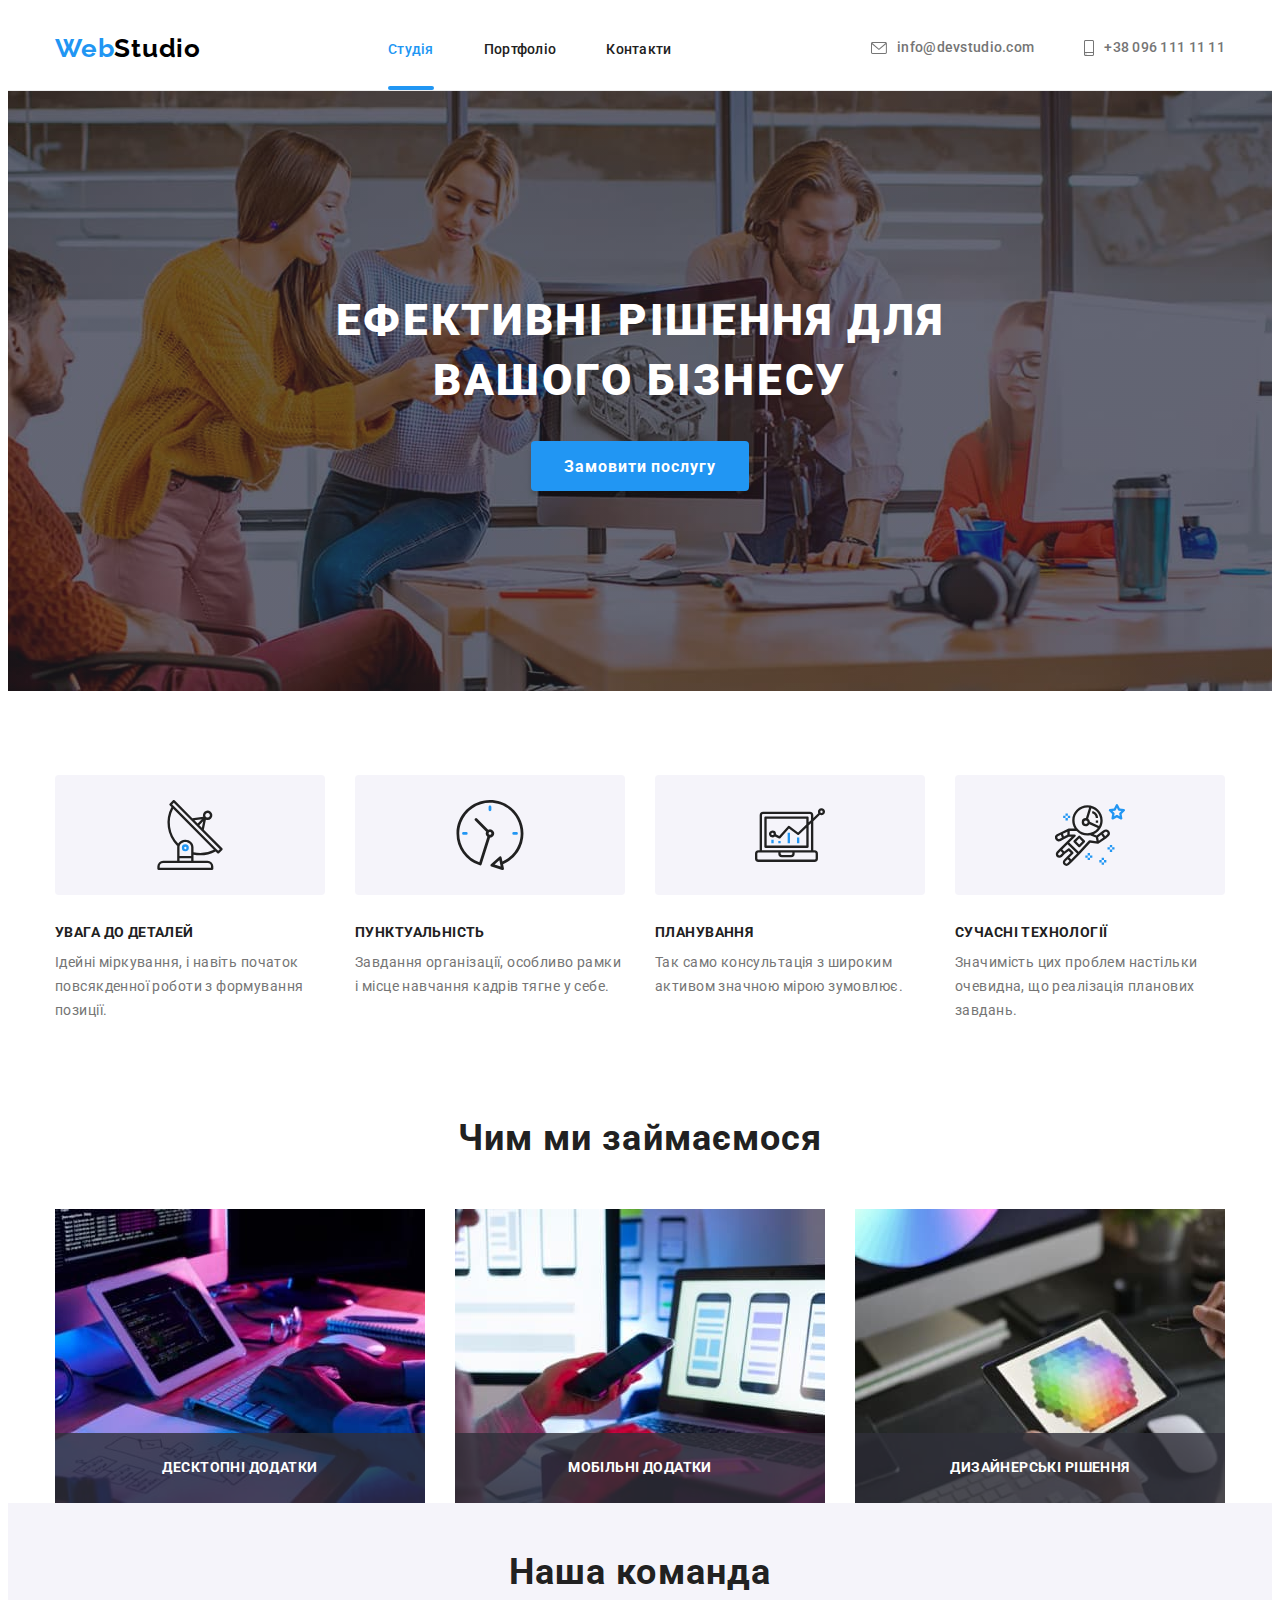
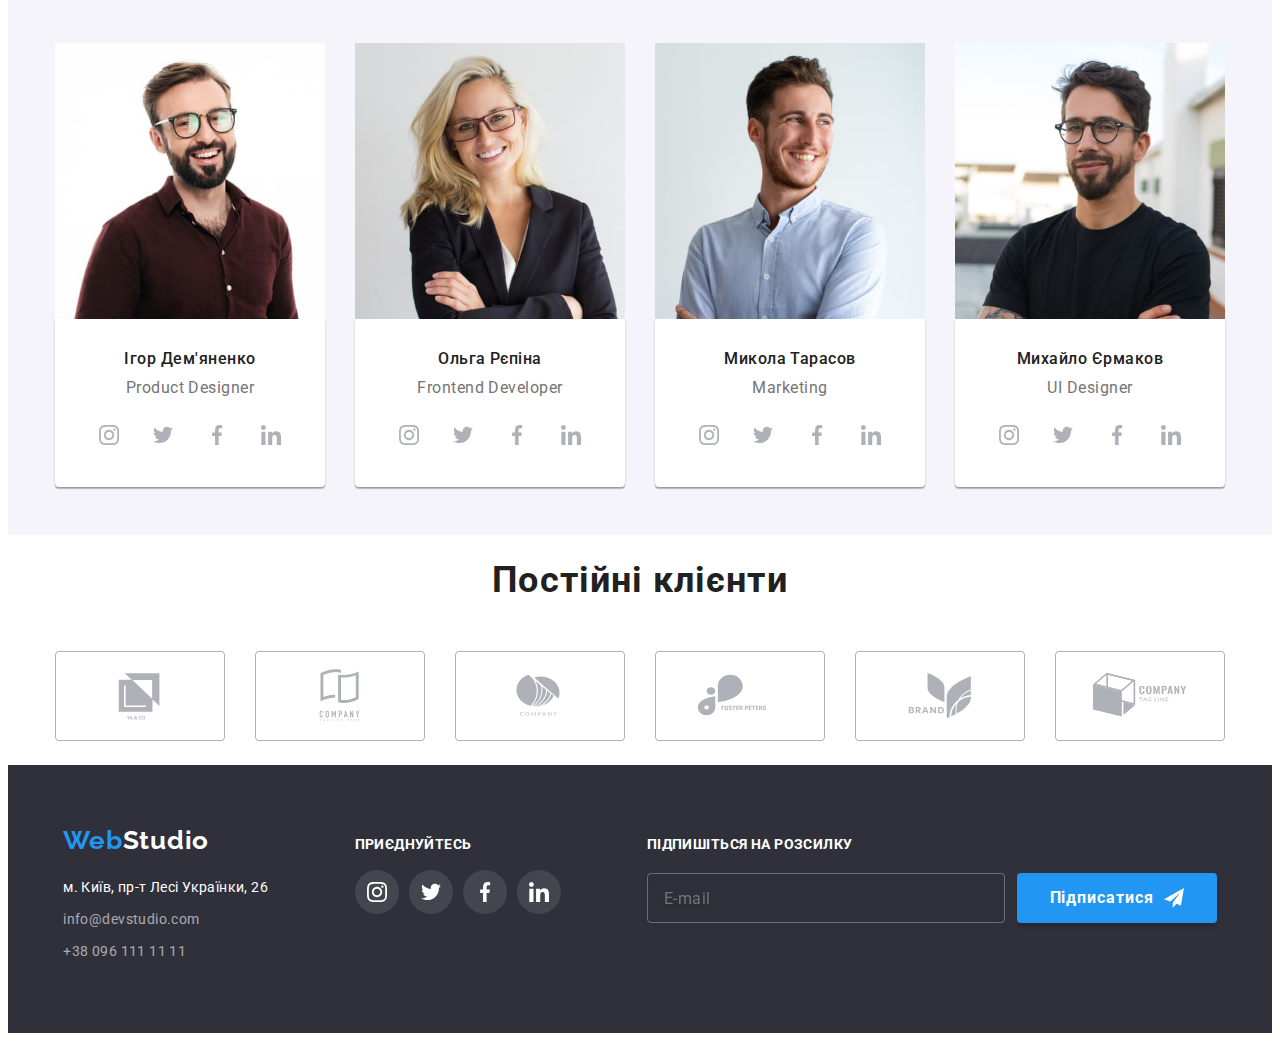
==== commit e07ed064: "final" ====
--- a/index.html
+++ b/index.html
@@ -50,7 +50,7 @@
         </div>
         <div class="mob-menu js-menu-container">
             <button type="button" class="mob-menu__button-close js-close-menu">
-              <svg class="button-menu__icon" width="40" height="40" aria-label="перемикач мобільного меню">
+              <svg class="button-menu__icon" width="30" height="30" aria-label="перемикач мобільного меню">
                 <use class="button-menu__closed" href="./image/icons.svg#icon-close-black" aria-expanded="false"></use>
               </svg>
             </button>
--- a/css/main.min.css
+++ b/css/main.min.css
@@ -1 +1 @@
-:root{--main-color: #757575;--secondary-color: #212121;--main-bg-color: #2196f3;--accent-color: #ffffff;--main-transition: color 250ms cubic-bezier(0.4, 0, 0.2, 1);--fill-transition: fill 250ms cubic-bezier(0.4, 0, 0.2, 1)}p,h1,h2,h3,h4,h5,h6{margin:0}ul,ol{margin:0;padding-left:0}button{cursor:pointer}address{font-style:normal}img{display:block;height:auto;max-width:100%;width:100%}html{box-sizing:border-box}*,*::before,*::after{box-sizing:border-box}body{color:var(--main-color);font-family:"Roboto",sans-serif}.list{list-style:none}.visually-hidden{color:rgba(0,0,0,0);position:absolute;width:1px;height:1px;margin:-1px;border:0;padding:0;white-space:nowrap;-webkit-clip-path:inset(100%);clip-path:inset(100%);clip:rect(0 0 0 0);overflow:hidden}.container{width:100%;padding-left:15px;padding-right:15px;margin:0 auto}@media screen and (min-width: 480px){.container{max-width:480px}}@media screen and (min-width: 768px){.container{max-width:768px}}@media screen and (min-width: 1200px){.container{max-width:1200px}}@media screen and (min-width: 768px){header{border-bottom:1px solid #ececec;max-width:100%}}@media screen and (min-width: 1200px){header{border-bottom:1px solid #ececec;max-width:100%}}.container.header{display:flex;align-items:center;justify-content:space-between;padding-top:24px;padding-bottom:25px}.navigation{display:flex;align-items:center}.menu{display:none;gap:50px}@media screen and (min-width: 768px){.menu{display:flex;margin-left:88px}}@media screen and (min-width: 1200px){.menu{margin-left:94px;display:flex}}.navigation__logo{font-family:"Raleway",sans-serif;font-weight:700;font-size:24px;line-height:1.17;letter-spacing:.03em;color:var(--main-bg-color);text-decoration:none}@media screen and (min-width: 768px){.navigation__logo{font-size:26px;line-height:1.19}}@media screen and (min-width: 1200px){.navigation__logo{font-size:26px;line-height:1.19;margin-right:93px}}.connect{display:none}@media screen and (min-width: 768px){.connect{display:flex;flex-direction:column;align-items:flex-start;gap:10px}}@media screen and (min-width: 1200px){.connect{display:flex;flex-direction:row;align-items:center;gap:50px}}span{font-family:"Raleway",sans-serif;font-weight:700;font-size:24px;line-height:1.17;letter-spacing:.03em;color:#000;text-decoration:none}@media screen and (min-width: 768px){span{font-size:26px;line-height:1.19}}@media screen and (min-width: 1200px){span{font-size:26px;line-height:1.19}}.menu__link{font-weight:500;font-size:14px;letter-spacing:.02em;color:var(--secondary-color);text-decoration:none;transition:var(--main-transition)}@media screen and (min-width: 768px){.menu__link{line-height:1.17}}@media screen and (min-width: 1200px){.menu__link{line-height:1.14}}.menu__link:hover,.menu__link:focus{color:var(--main-bg-color)}.menu__link.current{color:var(--main-bg-color);position:relative}.menu__link.current::after{content:"";display:block;position:absolute;height:4px;width:100%;border-radius:2px;left:0;bottom:-33px;background-color:var(--main-bg-color)}.connect__mail,.connect__tel{font-weight:500;font-size:14px;line-height:1.14;letter-spacing:.02em;color:var(--main-color);text-decoration:none;display:flex;align-items:center;justify-content:center;gap:10px;transition:var(--main-transition)}.connect__mail:hover,.connect__mail:focus,.connect__tel:hover,.connect__tel:focus{color:var(--main-bg-color)}.connect__icon{fill:var(--main-color);transition:var(--fill-transition)}.header-tel:hover .connect__icon,.header-tel:focus .connect__icon,.header-mail:hover .connect__icon,.header-mail:focus .connect__icon{fill:var(--main-bg-color)}.hero{max-width:480px;height:400px;margin:0 auto;background-color:#2f303a;background-image:linear-gradient(rgba(47, 48, 58, 0.4), rgba(47, 48, 58, 0.4)),url(../image/background-mb.jpg);background-repeat:no-repeat;background-position:center;background-size:cover;text-align:center;padding:118px 0;width:100%}@media(min-device-pixel-ratio: 2),(-webkit-min-device-pixel-ratio: 2),(min-resolution: 192dpi),(min-resolution: 2dppx){.hero{background-image:linear-gradient(to right, rgba(47, 48, 58, 0.4), rgba(47, 48, 58, 0.4)),url(../image/background-mb-2x.jpg)}}@media screen and (min-width: 768px){.hero{background-image:linear-gradient(to right, rgba(47, 48, 58, 0.4), rgba(47, 48, 58, 0.4)),url(../image/background-tb.jpg);max-width:768px;width:100%}}@media screen and (min-width: 768px)and (min-device-pixel-ratio: 2),screen and (min-width: 768px)and (-webkit-min-device-pixel-ratio: 2),screen and (min-width: 768px)and (min-resolution: 192dpi),screen and (min-width: 768px)and (min-resolution: 2dppx){.hero{background-image:linear-gradient(to right, rgba(47, 48, 58, 0.4), rgba(47, 48, 58, 0.4)),url(../image/background-tb-2x.jpg)}}@media screen and (min-width: 1200px){.hero{max-width:1600px;height:600px;padding:200px 0;background-image:linear-gradient(to right, rgba(47, 48, 58, 0.4), rgba(47, 48, 58, 0.4)),url(../image/background.jpg);width:100%}}@media screen and (min-width: 1200px)and (min-device-pixel-ratio: 2),screen and (min-width: 1200px)and (-webkit-min-device-pixel-ratio: 2),screen and (min-width: 1200px)and (min-resolution: 192dpi),screen and (min-width: 1200px)and (min-resolution: 2dppx){.hero{background-image:linear-gradient(to right, rgba(47, 48, 58, 0.4), rgba(47, 48, 58, 0.4)),url(../image/background-2x.jpg)}}.hero__title{margin:0 auto 30px auto;color:var(--accent-color);font-family:inherit;font-weight:900;font-size:26px;line-height:1.62;letter-spacing:.06em;text-align:center;text-transform:uppercase;max-width:360px}@media screen and (min-width: 1200px){.hero__title{max-width:696px;font-size:44px;line-height:1.36}}.hero__btn{font-family:"Roboto",sans-serif;color:var(--accent-color);background-color:var(--main-bg-color);font-weight:700;font-size:16px;line-height:1.88;letter-spacing:.06em;cursor:pointer;display:inline-flex;text-align:center;border:1px solid rgba(0,0,0,0);padding:10px 32px;min-width:216px;height:50px;border-radius:4px;box-shadow:0px 4px 4px rgba(0,0,0,.15)}.hero__btn:active{color:var(--accent-color);background-color:#188ce8}.pic{padding-top:60px;padding-bottom:60px}@media screen and (min-width: 1200px){.pic{padding-top:94px;padding-bottom:94px}}.pic-list__subtitle{font-family:inherit;font-weight:700;font-size:14px;line-height:1.14;letter-spacing:.03em;text-transform:uppercase;color:var(--secondary-color);margin-bottom:10px}@media screen and (min-width: 480px){.pic-list__subtitle{text-align:center}}@media screen and (min-width: 768px){.pic-list__subtitle{text-align:start}}@media screen and (min-width: 1200px){.pic-list__subtitle{text-align:start}}.pic-lis__text{font-family:inherit;font-weight:400;font-size:14px;line-height:1.71;letter-spacing:.03em}.pic-list{display:flex;gap:30px;flex-wrap:wrap;width:100%}.pic-list__item{width:100%}@media screen and (min-width: 768px){.pic-list__item{width:calc((100% - 30px)/2)}}@media screen and (min-width: 1200px){.pic-list__item{width:calc((100% - 90px)/4)}}.pic-list__item::before{display:block;content:"";height:120px;background-size:70px;background-repeat:no-repeat;background-position:center;background-color:#f5f4fa;margin-bottom:30px;border-radius:4px}.icon-antenna::before{background-image:url(../image/antenna.svg)}.icon-clock::before{background-image:url(../image/clock.svg)}.icon-diagram::before{background-image:url(../image/diagram.svg)}.icon-astronaut::before{background-image:url(../image/astronaut.svg)}.illustration{padding-top:0;display:none}@media screen and (min-width: 1200px){.illustration{display:block;padding-bottom:94px}}.illustration__title{font-weight:700;font-size:36px;line-height:1.17;letter-spacing:.03em;color:var(--secondary-color);margin-bottom:50px;text-align:center}.illustration-list{display:flex;gap:30px}.illustration-list__item{position:relative}.illustration-list__wrap{position:absolute;bottom:0;width:100%;height:70px;background-color:rgba(47,48,58,.8)}.illustration-list__text{font-family:inherit;font-weight:700;font-size:14px;line-height:1.14;text-align:center;letter-spacing:.03em;text-transform:uppercase;color:var(--accent-color);padding:27px 0}.team{background-color:#f5f4fa;text-align:center;padding-top:60px;padding-bottom:60px}@media screen and (min-width: 1200px){.team{padding-top:94px;padding-bottom:94px}}.team-list{display:flex;gap:30px;flex-wrap:wrap;width:100%}.team-list__item{width:100%}@media screen and (min-width: 768px){.team-list__item{width:calc((100% - 30px)/2)}}@media screen and (min-width: 1200px){.team-list__item{width:calc((100% - 90px)/4)}}.card{background:var(--accent-color);box-shadow:0px 1px 3px rgba(0,0,0,.12),0px 1px 1px rgba(0,0,0,.14),0px 2px 1px rgba(0,0,0,.2);border-radius:0px 0px 4px 4px;width:100%;display:block;padding-top:30px;padding-bottom:30px}.team__title{margin-bottom:30px;color:var(--secondary-color);font-family:inherit;font-weight:700;font-size:28px;line-height:1.18;letter-spacing:.03em;text-align:center}@media screen and (min-width: 1200px){.team__title{margin-bottom:50px;font-size:36px;line-height:1.17}}.card__title{font-weight:500;font-size:16px;line-height:1.19;letter-spacing:.03em;color:var(--secondary-color);margin-bottom:10px}.card__after-title{font-size:16px;line-height:1.19;letter-spacing:.03em;margin-bottom:16px}.soc-list{display:flex;justify-content:center;gap:10px}.soc-list__item{width:44px;height:44px}.soc-list__link{width:100%;height:100%;border-radius:50%;display:flex;align-items:center;justify-content:center;transition:var(--main-transition),background-color 250ms cubic-bezier(0.4, 0, 0.2, 1)}.soc-list__link:hover,.soc-list__link:focus{background-color:var(--main-bg-color)}.soc-list__icon{fill:#afb1b8;transition:var(--fill-transition)}.soc-list__link:hover .soc-list__icon,.soc-list__link:focus .soc-list__icon{fill:var(--accent-color)}.client{padding-top:60px;padding-bottom:60px}@media screen and (min-width: 1200px){.client{padding-top:94px;padding-bottom:94px}}.client__title{margin-bottom:30px;color:var(--secondary-color);font-family:inherit;font-weight:700;font-size:28px;line-height:1.18;letter-spacing:.03em;text-align:center}@media screen and (min-width: 1200px){.client__title{margin-bottom:50px;font-size:36px;line-height:1.17}}.icon-list{display:flex;gap:30px;flex-wrap:wrap;width:100%}.icon-list__item{width:calc((100% - 30px)/2);height:90px}@media screen and (min-width: 768px){.icon-list__item{width:calc((100% - 60px)/3)}}@media screen and (min-width: 1200px){.icon-list__item{width:calc((100% - 150px)/6)}}.icon-list__link{width:100%;height:100%;border:1px solid #afb1b8;border-radius:4px;display:flex;align-items:center;justify-content:center;transition:border-color 250ms cubic-bezier(0.4, 0, 0.2, 1)}.icon-list__link:hover,.icon-list__link:focus{border-color:var(--main-bg-color)}.icon-list__icon{fill:#afb1b8;transition:var(--fill-transition)}.icon-list__link:hover .icon-list__icon,.icon-list__link:focus .icon-list__icon{fill:var(--main-bg-color)}.bottom{background-color:#2f303a;padding-top:60px;padding-bottom:60px}.bottom-logo{font-family:"Raleway",sans-serif;font-weight:700;font-size:26px;line-height:1.19;letter-spacing:.03em;text-decoration:none;color:var(--main-bg-color);display:flex;margin-bottom:20px;margin-left:auto;margin-right:auto;justify-content:center;align-items:center}@media screen and (min-width: 1200px){.bottom-logo{justify-content:start;align-items:flex-start}}.bottom-address{font-family:"Roboto";font-style:normal;font-weight:400;font-size:14px;line-height:1.71;letter-spacing:.03em;text-decoration:none;color:var(--accent-color)}.bottom-mail,.bottom-tel{font-style:normal;font-size:14px;line-height:1.71;letter-spacing:.03em;color:rgba(255,255,255,.6);text-decoration:none;transition:var(--main-transition)}.bottom-mail:hover,.bottom-mail:focus,.bottom-tel:hover,.bottom-tel:focus{color:var(--main-bg-color)}.bottom-list{display:flex;flex-direction:column;justify-content:center;align-items:center;gap:8px;margin-bottom:60px}@media screen and (min-width: 1200px){.bottom-list{margin-bottom:9px;justify-content:start;align-items:flex-start}}.studio{font-family:"Raleway",sans-serif;font-weight:700;font-size:26px;line-height:1.19;letter-spacing:.03em;color:var(--accent-color);text-decoration:none}.footer-container{width:100%}@media screen and (min-width: 768px){.footer-container{display:flex;flex-direction:row;flex-wrap:wrap;justify-content:space-around;align-items:baseline}}@media screen and (min-width: 1200px){.footer-container{display:flex;align-items:baseline;gap:70px}}.footer-soc{margin-bottom:60px}@media screen and (min-width: 1200px){.footer-soc{margin-bottom:0}}.footer-soc__text{font-family:"Roboto",sans-serif;font-style:normal;font-weight:700;font-size:14px;line-height:.88;letter-spacing:.03em;text-transform:uppercase;color:var(--accent-color);margin-bottom:20px;display:flex;justify-content:center;align-items:center;margin-left:auto;margin-right:auto}@media screen and (min-width: 1200px){.footer-soc__text{justify-content:start;align-items:flex-start}}.footer-list{display:flex;gap:10px;justify-content:center;margin-top:16px}.footer-list__item{width:44px;height:44px}.footer-list__link.link{width:100%;height:100%;background:rgba(255,255,255,.1);border-radius:50%;display:flex;align-items:center;justify-content:center;transition:background-color 250ms cubic-bezier(0.4, 0, 0.2, 1)}.footer-list__icon{fill:var(--accent-color);transition:var(--fill-transition)}.footer-list__link:hover .footer-list__icon,.footer-list__link:focus .footer-list__icon{fill:var(--accent-color)}.footer-list__link:hover,.footer-list__link:focus{background-color:var(--main-bg-color)}.menu-open{position:absolute;display:flex;top:10px;right:0;margin:0;padding:0;border:none;background-color:rgba(0,0,0,0)}.menu-open:hover{fill:var(--main-bg-color)}.menu-open:focus{fill:var(--main-bg-color)}@media screen and (min-width: 768px){.menu-open{display:none}}@media screen and (min-width: 1200px){.menu-open{display:none}}.mob-menu{position:fixed;top:0;left:0;width:100vw;height:100vh;padding:48px 40px;display:none;background-color:var(--accent-color);z-index:1;padding:48px 0 48px 40px;box-shadow:0px 4px 8px rgba(0,0,0,.04),0px 2px 4px rgba(0,0,0,.08),0px 1px 3px rgba(0,0,0,.16)}.mob-menu.is-open{display:block;flex-direction:column}.mob-menu__button-close{position:absolute;top:10px;right:15px;align-items:center;display:flex;justify-content:center;background-color:rgba(0,0,0,0);border:none;cursor:pointer;transition:fill 250ms cubic-bezier(0.4, 0, 0.2, 1)}.mob-menu__button-close:hover,.mob-menu__button-close:focus{fill:var(--main-bg-color)}.mob-menu_socials{text-decoration:none;display:flex;justify-content:baseline;flex-wrap:wrap}.mob-menu__social-link{text-decoration:none;font-weight:500;font-size:18px;line-height:1.22;letter-spacing:.02em;color:var(--main-bg-color);margin-right:10px;margin-left:10px}.mob-menu__social-item{font-style:normal;margin-bottom:32px}.mob-menu__social-item::last-child{margin-bottom:0px}.mob-menu__link{font-style:normal;font-weight:500;font-size:40px;line-height:1.18;text-align:center;letter-spacing:.02em;text-decoration:none;color:var(--secondary-color)}.mob-menu__link:hover,.mob-menu__link:focus{color:var(--main-bg-color)}.current{color:var(--main-bg-color)}.mob-menu__list{display:block;flex-direction:column;flex-wrap:wrap;gap:32px;margin-bottom:auto}.mob-menu__contacts{display:flex;flex-direction:column;margin-bottom:64px}.mob-menu__container{display:flex;flex-direction:column;height:100%}.mob-menu__tel{font-weight:500;line-height:1.18;letter-spacing:.02em;text-decoration:none;text-decoration:none;color:var(--main-bg-color);font-size:20px;margin-bottom:32px}@media screen and (min-width: 480px){.mob-menu__tel{font-size:34px}}.mob-menu__tel-link{font-weight:500;line-height:1.18;letter-spacing:.02em;text-decoration:none;text-decoration:none;color:var(--main-bg-color);font-size:20px;margin-bottom:32px}@media screen and (min-width: 480px){.mob-menu__tel-link{font-weight:500;font-size:34px;line-height:1.18;letter-spacing:.02em;text-decoration:none;text-decoration:none;color:var(--main-bg-color)}.mob-menu__tel-link:hover,.mob-menu__tel-link:focus{color:var(--main-bg-color)}}.mob-menu__mail{margin-bottom:64px;font-weight:500;font-size:24px;line-height:1.17;letter-spacing:.02em}.mob-menu__mail-link{text-decoration:none;color:var(--primary-color)}.mob-menu__mail-link:hover,.mob-menu__mail-link:focus{color:var(--main-bg-color)}.line{border:1px solid rgba(33,33,33,.2)}.subscription{width:100%;max-width:450px}@media screen and (min-width: 768px){.subscription{max-width:570px}}.subscription__text{font-family:inherit;font-style:normal;font-weight:700;font-size:14px;line-height:1.14;letter-spacing:.03em;text-transform:uppercase;margin-bottom:20px;color:var(--accent-color);text-align:center}@media screen and (min-width: 1200px){.subscription__text{text-align:start}}.subscription__form{display:flex;justify-content:center;align-items:center;flex-direction:column;gap:20px}@media screen and (min-width: 1200px){.subscription__form{display:flex;align-items:baseline;flex-direction:row;gap:12px}}.mail-subscription{display:flex;justify-content:center;width:358px;height:50px;border:1px solid rgba(255,255,255,.3);filter:drop-shadow(0px 4px 4px rgba(0, 0, 0, 0.15));border-radius:4px;background-color:rgba(0,0,0,0);padding-left:16px;font-family:inherit;font-size:16px;line-height:1.25;align-items:center;letter-spacing:.03em;color:rgba(255,255,255,.6);margin-right:12px;cursor:pointer;transition:border-color 250ms cubic-bezier(0.4, 0, 0.2, 1),outline 250ms cubic-bezier(0.4, 0, 0.2, 1)}@media screen and (min-width: 480px)and (max-width: 767px){.mail-subscription{width:450px}}@media screen and (min-width: 768px){.mail-subscription{width:450px}}@media screen and (min-width: 1200px){.mail-subscription{width:358px}}.mail-subscription:focus,.mail-subscription:hover{border-color:var(--main-bg-color);outline:var(--main-bg-color)}.submit-btn{display:flex;justify-content:center;align-items:center;width:200px;height:50px;margin:auto;background-color:var(--main-bg-color);box-shadow:0px 4px 4px rgba(0,0,0,.15);border-radius:4px;border-color:rgba(0,0,0,0);text-align:center;font-family:inherit;font-weight:700;font-size:16px;line-height:1.88;letter-spacing:.06em;color:var(--accent-color);cursor:pointer;transition:background-color 250ms cubic-bezier(0.4, 0, 0.2, 1)}.submit-btn:hover,.submit-btn:focus{background-color:#188ce8}.icon-subscription{fill:var(--accent-color);margin-left:10px}.navigation-list{display:flex;justify-content:center;margin-bottom:56px;gap:8px}.navigation-list__btn{font-family:"Roboto",sans-serif;font-weight:500;font-size:16px;line-height:1.63;color:var(--secondary-color);background-color:#f5f4fa;cursor:pointer;border-radius:4px;padding:6px 22px;border-color:rgba(0,0,0,0);text-align:center;transition:background-color 250ms cubic-bezier(0.4, 0, 0.2, 1),var(--main-transition),box-shadow 250ms cubic-bezier(0.4, 0, 0.2, 1)}.navigation-list__btn:hover,.navigation-list__btn:focus{color:var(--accent-color);background-color:var(--main-bg-color);box-shadow:0px 3px 1px rgba(0,0,0,.1),0px 1px 2px rgba(0,0,0,.08),0px 2px 2px rgba(0,0,0,.12)}.portfolio-list{display:flex;flex-wrap:wrap;gap:30px}.portfolio-top-wrap{position:relative;overflow:hidden}.portfolio-top-text{position:absolute;top:0;font-family:inherit;font-style:normal;font-weight:400;font-size:18px;line-height:1.56;letter-spacing:.03em;color:var(--accent-color);background-color:rgba(33,150,243,.9);top:0;left:0;width:100%;height:100%;padding-top:63px;padding-left:24px;transition:transform 250ms cubic-bezier(0.4, 0, 0.2, 1);transform:translateY(100%)}.portfolio-item .link:hover .portfolio-top-text,.portfolio-item .link:focus .portfolio-top-text{transform:translateY(0)}.portfolio-item .link{display:block;text-decoration:none;transition:box-shadow 250ms cubic-bezier(0.4, 0, 0.2, 1)}.portfolio-item .link:hover,.portfolio-item .link:focus{box-shadow:0px 1px 1px rgba(0,0,0,.12),0px 4px 4px rgba(0,0,0,.06),1px 4px 6px rgba(0,0,0,.16)}.examples{padding:20px 24px;width:370px;background-color:var(--accent-color);border:1px solid #eee}.portfolio-works{font-weight:700;font-size:18px;font-family:inherit;line-height:2;letter-spacing:.06em;color:var(--secondary-color);margin-bottom:4px;max-width:322px;max-height:36px}.portfolio-after-title{font-family:inherit;font-style:normal;font-size:16px;line-height:1.88;letter-spacing:.03em;color:var(--main-color)}.backdrop{width:100%;height:100%;background-color:rgba(0,0,0,.2);position:fixed;top:0;transition:opacity 600ms linear,visibility 600ms linear}.backdrop.is-hidden .modal{transform:translate(-50%, -50%) rotate(-360deg) scale(0);border-radius:65%}.backdrop.is-hidden{opacity:0;visibility:hidden;pointer-events:none}.modal{max-width:450px;width:100%;min-height:581px;background-color:var(--accent-color);border-radius:4px;padding:40px;position:absolute;top:50%;left:50%;transform:translate(-50%, -50%) rotate(0) scale(1);transition:transform 600ms linear,border-radius 600ms linear}@media screen and (min-width: 1200px){.modal{max-width:526px}}@media screen and (max-width: 660px){.modal{top:20px;transform:translate(-50%, 0) scale(1)}}.modal-close{width:30px;height:30px;background-color:rgba(0,0,0,0);border:1px solid rgba(0,0,0,.1);border-radius:50%;position:absolute;top:10px;right:10px;display:flex;align-items:center;justify-content:center;cursor:pointer;transition:fill 250ms cubic-bezier(0.4, 0, 0.2, 1)}.modal-close:hover,.modal-close:focus{fill:var(--main-bg-color)}.modal-title{font-family:inherit;font-style:normal;font-weight:700;font-size:20px;line-height:1.15;text-align:center;letter-spacing:.03em;margin-bottom:12px;color:var(--secondary-color);justify-content:center;align-items:center;display:block}.modal-input{width:100%;height:40px;border:1px solid rgba(33,33,33,.2);border-radius:4px;padding-left:42px;outline:rgba(0,0,0,0);transition:border-color 250ms cubic-bezier(0.4, 0, 0.2, 1)}.modal-input:focus{border-color:var(--main-bg-color)}.input-wrap{position:relative;margin-bottom:10px}.modal-input-icon{position:absolute;left:8px;top:50%;transform:translateY(-50%);transition:var(--fill-transition)}.modal-input:focus+.modal-input-icon{fill:var(--main-bg-color)}.input-label{font-family:inherit;font-style:normal;font-weight:400;font-size:12px;line-height:1.17;letter-spacing:.01em;color:var(--main-color);display:block;margin-bottom:4px}.modal-comment{width:100%;height:120px;padding:12px 16px;border:1px solid rgba(33,33,33,.2);border-radius:4px;outline:none;margin-bottom:20px;resize:none;transition:border-color 250ms cubic-bezier(0.4, 0, 0.2, 1)}.modal-comment::-moz-placeholder{font-family:inherit;font-size:12px;line-height:1.17;letter-spacing:.01em;color:rgba(117,117,117,.5)}.modal-comment:-ms-input-placeholder{font-family:inherit;font-size:12px;line-height:1.17;letter-spacing:.01em;color:rgba(117,117,117,.5)}.modal-comment::placeholder{font-family:inherit;font-size:12px;line-height:1.17;letter-spacing:.01em;color:rgba(117,117,117,.5)}.modal-comment:focus{border-color:var(--main-bg-color)}.input-privacy{padding-left:15px}.check-text{font-family:inherit;font-style:normal;font-weight:400;font-size:12px;line-height:.86;letter-spacing:.03em;color:var(--main-color);display:flex;align-items:center;margin-bottom:30px}@media screen and (min-width: 1200px){.check-text{font-size:14px;line-height:1.71}}.check-text span{width:16px;height:15px;border:2px solid #171a24;border-radius:3px;margin-right:5px;display:flex;align-items:center;justify-content:center;fill:rgba(0,0,0,0)}.input-check:focus+.check-text span{border-color:var(--main-bg-color)}.input-check:checked+.check-text span{background-color:var(--main-bg-color);fill:#fff;border-color:rgba(0,0,0,0)}.input-check{transition:background-color 250ms cubic-bezier(0.4, 0, 0.2, 1)}.policy-link{color:var(--main-bg-color);padding-left:5px}.submit-btn{display:flex;justify-content:center;align-items:center;width:200px;height:50px;margin:auto;background-color:var(--main-bg-color);box-shadow:0px 4px 4px rgba(0,0,0,.15);border-radius:4px;border-color:rgba(0,0,0,0);text-align:center;font-family:inherit;font-weight:700;font-size:16px;line-height:1.88;letter-spacing:.06em;color:var(--accent-color);cursor:pointer;transition:background-color 250ms cubic-bezier(0.4, 0, 0.2, 1)}.submit-btn:hover,.submit-btn:focus{background-color:#188ce8}/*# sourceMappingURL=main.min.css.map */+:root{--main-color: #757575;--secondary-color: #212121;--main-bg-color: #2196f3;--accent-color: #ffffff;--main-transition: color 250ms cubic-bezier(0.4, 0, 0.2, 1);--fill-transition: fill 250ms cubic-bezier(0.4, 0, 0.2, 1)}p,h1,h2,h3,h4,h5,h6{margin:0}ul,ol{margin:0;padding-left:0}button{cursor:pointer}address{font-style:normal}img{display:block;height:auto;max-width:100%;width:100%}html{box-sizing:border-box}*,*::before,*::after{box-sizing:border-box}body{color:var(--main-color);font-family:"Roboto",sans-serif}.list{list-style:none}.visually-hidden{color:rgba(0,0,0,0);position:absolute;width:1px;height:1px;margin:-1px;border:0;padding:0;white-space:nowrap;-webkit-clip-path:inset(100%);clip-path:inset(100%);clip:rect(0 0 0 0);overflow:hidden}.container{width:100%;padding-left:15px;padding-right:15px;margin:0 auto}@media screen and (min-width: 480px){.container{max-width:480px}}@media screen and (min-width: 768px){.container{max-width:768px}}@media screen and (min-width: 1200px){.container{max-width:1200px}}@media screen and (min-width: 768px){header{border-bottom:1px solid #ececec;max-width:100%}}@media screen and (min-width: 1200px){header{border-bottom:1px solid #ececec;max-width:100%}}.container.header{display:flex;align-items:center;justify-content:space-between;padding-top:20px;padding-bottom:20px}@media screen and (min-width: 1200px){.container.header{padding-top:25px;padding-bottom:26px}}.navigation{display:flex;align-items:center}.menu{display:none;gap:50px}@media screen and (min-width: 768px){.menu{display:flex;margin-left:88px}}@media screen and (min-width: 1200px){.menu{margin-left:94px;display:flex}}.navigation__logo{font-family:"Raleway",sans-serif;font-weight:700;font-size:24px;line-height:1.17;letter-spacing:.03em;color:var(--main-bg-color);text-decoration:none}@media screen and (min-width: 768px){.navigation__logo{font-size:26px;line-height:1.19}}@media screen and (min-width: 1200px){.navigation__logo{font-size:26px;line-height:1.19;margin-right:93px}}.connect{display:none}@media screen and (min-width: 768px){.connect{display:flex;flex-direction:column;align-items:flex-start;gap:10px}}@media screen and (min-width: 1200px){.connect{display:flex;flex-direction:row;align-items:center;gap:50px}}span{font-family:"Raleway",sans-serif;font-weight:700;font-size:24px;line-height:1.17;letter-spacing:.03em;color:#000;text-decoration:none}@media screen and (min-width: 768px){span{font-size:26px;line-height:1.19}}@media screen and (min-width: 1200px){span{font-size:26px;line-height:1.19}}.menu__link{font-weight:500;font-size:14px;letter-spacing:.02em;color:var(--secondary-color);text-decoration:none;transition:var(--main-transition)}@media screen and (min-width: 768px){.menu__link{line-height:1.17}}@media screen and (min-width: 1200px){.menu__link{line-height:1.14}}.menu__link:hover,.menu__link:focus{color:var(--main-bg-color)}.menu__link.current{color:var(--main-bg-color);position:relative}.menu__link.current::after{content:"";display:block;position:absolute;height:4px;width:100%;border-radius:2px;left:0;bottom:-33px;background-color:var(--main-bg-color)}.connect__mail,.connect__tel{font-weight:500;font-size:12px;line-height:.86;letter-spacing:.02em;color:var(--main-color);text-decoration:none;display:flex;align-items:center;justify-content:center;gap:10px;transition:var(--main-transition)}@media screen and (min-width: 1200px){.connect__mail,.connect__tel{font-size:14px;line-height:1.14}}.connect__mail:hover,.connect__mail:focus,.connect__tel:hover,.connect__tel:focus{color:var(--main-bg-color)}.connect__icon{fill:var(--main-color);transition:var(--fill-transition)}.header-tel:hover .connect__icon,.header-tel:focus .connect__icon,.header-mail:hover .connect__icon,.header-mail:focus .connect__icon{fill:var(--main-bg-color)}.hero{max-width:480px;height:400px;margin:0 auto;background-color:#2f303a;background-image:linear-gradient(rgba(47, 48, 58, 0.4), rgba(47, 48, 58, 0.4)),url(../image/background-mb.jpg);background-repeat:no-repeat;background-position:center;background-size:cover;text-align:center;padding:118px 0;width:100%}@media(min-device-pixel-ratio: 2),(-webkit-min-device-pixel-ratio: 2),(min-resolution: 192dpi),(min-resolution: 2dppx){.hero{background-image:linear-gradient(to right, rgba(47, 48, 58, 0.4), rgba(47, 48, 58, 0.4)),url(../image/background-mb-2x.jpg)}}@media screen and (min-width: 768px){.hero{background-image:linear-gradient(to right, rgba(47, 48, 58, 0.4), rgba(47, 48, 58, 0.4)),url(../image/background-tb.jpg);max-width:768px;width:100%}}@media screen and (min-width: 768px)and (min-device-pixel-ratio: 2),screen and (min-width: 768px)and (-webkit-min-device-pixel-ratio: 2),screen and (min-width: 768px)and (min-resolution: 192dpi),screen and (min-width: 768px)and (min-resolution: 2dppx){.hero{background-image:linear-gradient(to right, rgba(47, 48, 58, 0.4), rgba(47, 48, 58, 0.4)),url(../image/background-tb-2x.jpg)}}@media screen and (min-width: 1200px){.hero{max-width:1600px;height:600px;padding:200px 0;background-image:linear-gradient(to right, rgba(47, 48, 58, 0.4), rgba(47, 48, 58, 0.4)),url(../image/background.jpg);width:100%}}@media screen and (min-width: 1200px)and (min-device-pixel-ratio: 2),screen and (min-width: 1200px)and (-webkit-min-device-pixel-ratio: 2),screen and (min-width: 1200px)and (min-resolution: 192dpi),screen and (min-width: 1200px)and (min-resolution: 2dppx){.hero{background-image:linear-gradient(to right, rgba(47, 48, 58, 0.4), rgba(47, 48, 58, 0.4)),url(../image/background-2x.jpg)}}.hero__title{margin:0 auto 30px auto;color:var(--accent-color);font-family:inherit;font-weight:900;font-size:26px;line-height:1.62;letter-spacing:.06em;text-align:center;text-transform:uppercase;max-width:360px}@media screen and (min-width: 1200px){.hero__title{max-width:696px;font-size:44px;line-height:1.36}}.hero__btn{font-family:"Roboto",sans-serif;color:var(--accent-color);background-color:var(--main-bg-color);font-weight:700;font-size:16px;line-height:1.88;letter-spacing:.06em;cursor:pointer;display:inline-flex;text-align:center;border:1px solid rgba(0,0,0,0);padding:10px 32px;min-width:216px;height:50px;border-radius:4px;box-shadow:0px 4px 4px rgba(0,0,0,.15)}.hero__btn:active{color:var(--accent-color);background-color:#188ce8}.pic{padding-top:60px;padding-bottom:60px}@media screen and (min-width: 1200px){.pic{padding-top:84px;padding-bottom:94px}}.pic-list__subtitle{font-family:inherit;font-weight:700;font-size:14px;line-height:1.14;letter-spacing:.03em;text-transform:uppercase;color:var(--secondary-color);margin-bottom:10px}@media screen and (min-width: 480px){.pic-list__subtitle{text-align:center}}@media screen and (min-width: 768px){.pic-list__subtitle{text-align:start}}@media screen and (min-width: 1200px){.pic-list__subtitle{text-align:start}}.pic-lis__text{font-family:inherit;font-weight:400;font-size:14px;line-height:1.71;letter-spacing:.03em}.pic-list{display:flex;gap:30px;flex-wrap:wrap;width:100%}.pic-list__item{width:100%}@media screen and (min-width: 768px){.pic-list__item{width:calc((100% - 30px)/2)}}@media screen and (min-width: 1200px){.pic-list__item{width:calc((100% - 90px)/4)}}.pic-list__item::before{display:block;content:"";height:120px;background-size:70px;background-repeat:no-repeat;background-position:center;background-color:#f5f4fa;margin-bottom:30px;border-radius:4px}.icon-antenna::before{background-image:url(../image/antenna.svg)}.icon-clock::before{background-image:url(../image/clock.svg)}.icon-diagram::before{background-image:url(../image/diagram.svg)}.icon-astronaut::before{background-image:url(../image/astronaut.svg)}.illustration{padding-top:0;display:none}@media screen and (min-width: 1200px){.illustration{display:block}}.illustration__title{font-weight:700;font-size:36px;line-height:1.17;letter-spacing:.03em;color:var(--secondary-color);margin-bottom:50px;text-align:center}.illustration-list{display:flex;gap:30px}.illustration-list__item{position:relative}.illustration-list__wrap{position:absolute;bottom:0;width:100%;height:70px;background-color:rgba(47,48,58,.8)}.illustration-list__text{font-family:inherit;font-weight:700;font-size:14px;line-height:1.14;text-align:center;letter-spacing:.03em;text-transform:uppercase;color:var(--accent-color);padding:27px 0}.team{background-color:#f5f4fa;text-align:center;padding-top:30px;padding-bottom:30px}@media screen and (min-width: 1200px){.team{padding-top:24px;padding-bottom:24px}}.team-list{display:flex;gap:30px;flex-wrap:wrap;width:100%}.team-list__item{width:100%}@media screen and (min-width: 768px){.team-list__item{width:calc((100% - 30px)/2)}}@media screen and (min-width: 1200px){.team-list__item{width:calc((100% - 90px)/4)}}.card{background:var(--accent-color);box-shadow:0px 1px 3px rgba(0,0,0,.12),0px 1px 1px rgba(0,0,0,.14),0px 2px 1px rgba(0,0,0,.2);border-radius:0px 0px 4px 4px;width:100%;display:block;padding-top:30px;padding-bottom:30px}.team__title{margin-bottom:20px;color:var(--secondary-color);font-family:inherit;font-weight:700;font-size:28px;line-height:1.18;letter-spacing:.03em;text-align:center}@media screen and (min-width: 1200px){.team__title{margin-bottom:50px;font-size:36px;line-height:1.17}}.card__title{font-weight:500;font-size:16px;line-height:1.19;letter-spacing:.03em;color:var(--secondary-color);margin-bottom:10px}.card__after-title{font-size:16px;line-height:1.19;letter-spacing:.03em;margin-bottom:16px}.soc-list{display:flex;justify-content:center;gap:10px}.soc-list__item{width:44px;height:44px}.soc-list__link{width:100%;height:100%;border-radius:50%;display:flex;align-items:center;justify-content:center;transition:var(--main-transition),background-color 250ms cubic-bezier(0.4, 0, 0.2, 1)}.soc-list__link:hover,.soc-list__link:focus{background-color:var(--main-bg-color)}.soc-list__icon{fill:#afb1b8;transition:var(--fill-transition)}.soc-list__link:hover .soc-list__icon,.soc-list__link:focus .soc-list__icon{fill:var(--accent-color)}.client{padding-top:30px;padding-bottom:30px}@media screen and (min-width: 1200px){.client{padding-top:24px;padding-bottom:24px}}.client__title{margin-bottom:20px;color:var(--secondary-color);font-family:inherit;font-weight:700;font-size:28px;line-height:1.18;letter-spacing:.03em;text-align:center}@media screen and (min-width: 1200px){.client__title{margin-bottom:50px;font-size:36px;line-height:1.17}}.icon-list{display:flex;gap:30px;flex-wrap:wrap;width:100%}.icon-list__item{width:calc((100% - 30px)/2);height:90px}@media screen and (min-width: 768px){.icon-list__item{width:calc((100% - 60px)/3)}}@media screen and (min-width: 1200px){.icon-list__item{width:calc((100% - 150px)/6)}}.icon-list__link{width:100%;height:100%;border:1px solid #afb1b8;border-radius:4px;display:flex;align-items:center;justify-content:center;transition:border-color 250ms cubic-bezier(0.4, 0, 0.2, 1)}.icon-list__link:hover,.icon-list__link:focus{border-color:var(--main-bg-color)}.icon-list__icon{fill:#afb1b8;transition:var(--fill-transition)}.icon-list__link:hover .icon-list__icon,.icon-list__link:focus .icon-list__icon{fill:var(--main-bg-color)}.bottom{background-color:#2f303a;padding-top:60px;padding-bottom:60px}.bottom-logo{font-family:"Raleway",sans-serif;font-weight:700;font-size:26px;line-height:1.19;letter-spacing:.03em;text-decoration:none;color:var(--main-bg-color);display:flex;margin-bottom:20px;margin-left:auto;margin-right:auto;justify-content:center;align-items:center}@media screen and (min-width: 1200px){.bottom-logo{justify-content:start;align-items:flex-start}}.bottom-address{font-family:"Roboto";font-style:normal;font-weight:400;font-size:14px;line-height:1.71;letter-spacing:.03em;text-decoration:none;color:var(--accent-color)}.bottom-mail,.bottom-tel{font-style:normal;font-size:14px;line-height:1.71;letter-spacing:.03em;color:rgba(255,255,255,.6);text-decoration:none;transition:var(--main-transition)}.bottom-mail:hover,.bottom-mail:focus,.bottom-tel:hover,.bottom-tel:focus{color:var(--main-bg-color)}.bottom-list{display:flex;flex-direction:column;justify-content:center;align-items:center;gap:8px;margin-bottom:60px}@media screen and (min-width: 1200px){.bottom-list{margin-bottom:9px;justify-content:start;align-items:flex-start}}.studio{font-family:"Raleway",sans-serif;font-weight:700;font-size:26px;line-height:1.19;letter-spacing:.03em;color:var(--accent-color);text-decoration:none}@media screen and (min-width: 768px){.footer-container{display:flex;flex-direction:row;flex-wrap:wrap;justify-content:space-around;align-items:baseline}}@media screen and (min-width: 1200px){.footer-container{display:flex;align-items:baseline;gap:70px}}.footer-soc{margin-bottom:60px}@media screen and (min-width: 1200px){.footer-soc{margin-bottom:0}}.footer-soc__text{font-family:"Roboto",sans-serif;font-style:normal;font-weight:700;font-size:14px;line-height:.88;letter-spacing:.03em;text-transform:uppercase;color:var(--accent-color);margin-bottom:20px;display:flex;justify-content:center;align-items:center;margin-left:auto;margin-right:auto}@media screen and (min-width: 1200px){.footer-soc__text{justify-content:start;align-items:flex-start}}.footer-list{display:flex;gap:10px;justify-content:center;margin-top:16px}.footer-list__item{width:44px;height:44px}.footer-list__link.link{width:100%;height:100%;background:rgba(255,255,255,.1);border-radius:50%;display:flex;align-items:center;justify-content:center;transition:background-color 250ms cubic-bezier(0.4, 0, 0.2, 1)}.footer-list__icon{fill:var(--accent-color);transition:var(--fill-transition)}.footer-list__link:hover .footer-list__icon,.footer-list__link:focus .footer-list__icon{fill:var(--accent-color)}.footer-list__link:hover,.footer-list__link:focus{background-color:var(--main-bg-color)}.menu-open{position:absolute;display:flex;top:10px;right:0;margin:0;padding:0;border:none;background-color:rgba(0,0,0,0)}.menu-open:hover{fill:var(--main-bg-color)}.menu-open:focus{fill:var(--main-bg-color)}@media screen and (min-width: 768px){.menu-open{display:none}}@media screen and (min-width: 1200px){.menu-open{display:none}}.mob-menu{position:fixed;top:0;left:0;width:100vw;height:100vh;padding:48px 40px;display:none;background-color:var(--accent-color);z-index:1;padding:48px 0 48px 40px;box-shadow:0px 4px 8px rgba(0,0,0,.04),0px 2px 4px rgba(0,0,0,.08),0px 1px 3px rgba(0,0,0,.16)}.mob-menu.is-open{display:block;flex-direction:column}.mob-menu__button-close{position:absolute;top:10px;right:15px;align-items:center;display:flex;justify-content:center;background-color:rgba(0,0,0,0);border:none;cursor:pointer;transition:fill 250ms cubic-bezier(0.4, 0, 0.2, 1)}.mob-menu__button-close:hover,.mob-menu__button-close:focus{fill:var(--main-bg-color)}.mob-menu_socials{text-decoration:none;display:flex;justify-content:baseline;flex-wrap:wrap}.mob-menu__social-link{text-decoration:none;font-weight:500;font-size:18px;line-height:1.22;letter-spacing:.02em;color:var(--main-bg-color);margin-right:10px;margin-left:10px}.mob-menu__social-item{font-style:normal;margin-bottom:32px}.mob-menu__social-item::last-child{margin-bottom:0px}.mob-menu__link{font-style:normal;font-weight:500;font-size:40px;line-height:1.18;text-align:center;letter-spacing:.02em;text-decoration:none;color:var(--secondary-color)}.mob-menu__link:hover,.mob-menu__link:focus{color:var(--main-bg-color)}.current{color:var(--main-bg-color)}.mob-menu__list{display:block;flex-direction:column;flex-wrap:wrap;gap:32px;margin-bottom:auto}.mob-menu__contacts{display:flex;flex-direction:column;margin-bottom:64px}.mob-menu__container{display:flex;flex-direction:column;height:100%}.mob-menu__tel{font-weight:500;line-height:1.18;letter-spacing:.02em;text-decoration:none;text-decoration:none;color:var(--main-bg-color);font-size:20px;margin-bottom:32px}@media screen and (min-width: 480px){.mob-menu__tel{font-size:34px}}.mob-menu__tel-link{font-weight:500;line-height:1.18;letter-spacing:.02em;text-decoration:none;text-decoration:none;color:var(--main-bg-color);font-size:20px;margin-bottom:32px}@media screen and (min-width: 480px){.mob-menu__tel-link{font-weight:500;font-size:34px;line-height:1.18;letter-spacing:.02em;text-decoration:none;text-decoration:none;color:var(--main-bg-color)}.mob-menu__tel-link:hover,.mob-menu__tel-link:focus{color:var(--main-bg-color)}}.mob-menu__mail{margin-bottom:64px;font-weight:500;font-size:24px;line-height:1.17;letter-spacing:.02em}.mob-menu__mail-link{text-decoration:none;color:var(--primary-color)}.mob-menu__mail-link:hover,.mob-menu__mail-link:focus{color:var(--main-bg-color)}.line{border:1px solid rgba(33,33,33,.2)}.subscription{display:flex;flex-direction:column}@media screen and (min-width: 768px){.subscription{max-width:570px;flex-direction:column}}.subscription__text{font-family:inherit;font-style:normal;font-weight:700;font-size:14px;line-height:1.14;letter-spacing:.03em;text-transform:uppercase;margin-bottom:20px;color:var(--accent-color);text-align:center}@media screen and (min-width: 1200px){.subscription__text{text-align:start}}.subscription__form{display:flex;justify-content:center;align-items:center;flex-direction:column;gap:20px}@media screen and (min-width: 1200px){.subscription__form{display:flex;align-items:baseline;flex-direction:row;gap:12px}}.mail-subscription{display:flex;justify-content:center;flex-direction:column;height:50px;border:1px solid rgba(255,255,255,.3);filter:drop-shadow(0px 4px 4px rgba(0, 0, 0, 0.15));border-radius:4px;background-color:rgba(0,0,0,0);padding-left:16px;font-family:inherit;font-size:16px;line-height:1.25;align-items:center;letter-spacing:.03em;color:rgba(255,255,255,.6);cursor:pointer;transition:border-color 250ms cubic-bezier(0.4, 0, 0.2, 1),outline 250ms cubic-bezier(0.4, 0, 0.2, 1)}@media screen and (min-width: 480px)and (max-width: 767px){.mail-subscription{width:450px}}@media screen and (min-width: 768px){.mail-subscription{width:450px}}@media screen and (min-width: 1200px){.mail-subscription{width:358px}}.mail-subscription:focus,.mail-subscription:hover{border-color:var(--main-bg-color);outline:var(--main-bg-color)}.submit-btn{display:flex;justify-content:center;align-items:center;width:200px;height:50px;margin:auto;background-color:var(--main-bg-color);box-shadow:0px 4px 4px rgba(0,0,0,.15);border-radius:4px;border-color:rgba(0,0,0,0);text-align:center;font-family:inherit;font-weight:700;font-size:16px;line-height:1.88;letter-spacing:.06em;color:var(--accent-color);cursor:pointer;transition:background-color 250ms cubic-bezier(0.4, 0, 0.2, 1)}.submit-btn:hover,.submit-btn:focus{background-color:#188ce8}.icon-subscription{fill:var(--accent-color);margin-left:10px}.navigation-list{display:flex;justify-content:center;margin-bottom:56px;gap:8px}.navigation-list__btn{font-family:"Roboto",sans-serif;font-weight:500;font-size:16px;line-height:1.63;color:var(--secondary-color);background-color:#f5f4fa;cursor:pointer;border-radius:4px;padding:6px 22px;border-color:rgba(0,0,0,0);text-align:center;transition:background-color 250ms cubic-bezier(0.4, 0, 0.2, 1),var(--main-transition),box-shadow 250ms cubic-bezier(0.4, 0, 0.2, 1)}.navigation-list__btn:hover,.navigation-list__btn:focus{color:var(--accent-color);background-color:var(--main-bg-color);box-shadow:0px 3px 1px rgba(0,0,0,.1),0px 1px 2px rgba(0,0,0,.08),0px 2px 2px rgba(0,0,0,.12)}.portfolio-list{display:flex;flex-wrap:wrap;gap:30px}.portfolio-top-wrap{position:relative;overflow:hidden}.portfolio-top-text{position:absolute;top:0;font-family:inherit;font-style:normal;font-weight:400;font-size:18px;line-height:1.56;letter-spacing:.03em;color:var(--accent-color);background-color:rgba(33,150,243,.9);top:0;left:0;width:100%;height:100%;padding-top:63px;padding-left:24px;transition:transform 250ms cubic-bezier(0.4, 0, 0.2, 1);transform:translateY(100%)}.portfolio-item .link:hover .portfolio-top-text,.portfolio-item .link:focus .portfolio-top-text{transform:translateY(0)}.portfolio-item .link{display:block;text-decoration:none;transition:box-shadow 250ms cubic-bezier(0.4, 0, 0.2, 1)}.portfolio-item .link:hover,.portfolio-item .link:focus{box-shadow:0px 1px 1px rgba(0,0,0,.12),0px 4px 4px rgba(0,0,0,.06),1px 4px 6px rgba(0,0,0,.16)}.examples{padding:20px 24px;width:370px;background-color:var(--accent-color);border:1px solid #eee}.portfolio-works{font-weight:700;font-size:18px;font-family:inherit;line-height:2;letter-spacing:.06em;color:var(--secondary-color);margin-bottom:4px;max-width:322px;max-height:36px}.portfolio-after-title{font-family:inherit;font-style:normal;font-size:16px;line-height:1.88;letter-spacing:.03em;color:var(--main-color)}.backdrop{width:100%;height:100%;background-color:rgba(0,0,0,.2);position:fixed;top:0;transition:opacity 600ms linear,visibility 600ms linear}.backdrop.is-hidden .modal{transform:translate(-50%, -50%) rotate(-360deg) scale(0);border-radius:65%}.backdrop.is-hidden{opacity:0;visibility:hidden;pointer-events:none}.modal{max-width:450px;width:100%;min-height:581px;background-color:var(--accent-color);border-radius:4px;padding:40px;position:absolute;top:50%;left:50%;transform:translate(-50%, -50%) rotate(0) scale(1);transition:transform 600ms linear,border-radius 600ms linear}@media screen and (min-width: 1200px){.modal{max-width:526px}}@media screen and (max-width: 660px){.modal{top:20px;transform:translate(-50%, 0) scale(1)}}.modal-close{width:30px;height:30px;background-color:rgba(0,0,0,0);border:1px solid rgba(0,0,0,.1);border-radius:50%;position:absolute;top:10px;right:10px;display:flex;align-items:center;justify-content:center;cursor:pointer;transition:fill 250ms cubic-bezier(0.4, 0, 0.2, 1)}.modal-close:hover,.modal-close:focus{fill:var(--main-bg-color)}.modal-title{font-family:inherit;font-style:normal;font-weight:700;font-size:20px;line-height:1.15;text-align:center;letter-spacing:.03em;margin-bottom:12px;color:var(--secondary-color);justify-content:center;align-items:center;display:block}.modal-input{width:100%;height:40px;border:1px solid rgba(33,33,33,.2);border-radius:4px;padding-left:42px;outline:rgba(0,0,0,0);transition:border-color 250ms cubic-bezier(0.4, 0, 0.2, 1)}.modal-input:focus{border-color:var(--main-bg-color)}.input-wrap{position:relative;margin-bottom:10px}.modal-input-icon{position:absolute;left:8px;top:50%;transform:translateY(-50%);transition:var(--fill-transition)}.modal-input:focus+.modal-input-icon{fill:var(--main-bg-color)}.input-label{font-family:inherit;font-style:normal;font-weight:400;font-size:12px;line-height:1.17;letter-spacing:.01em;color:var(--main-color);display:block;margin-bottom:4px}.modal-comment{width:100%;height:120px;padding:12px 16px;border:1px solid rgba(33,33,33,.2);border-radius:4px;outline:none;margin-bottom:20px;resize:none;transition:border-color 250ms cubic-bezier(0.4, 0, 0.2, 1)}.modal-comment::-moz-placeholder{font-family:inherit;font-size:12px;line-height:1.17;letter-spacing:.01em;color:rgba(117,117,117,.5)}.modal-comment:-ms-input-placeholder{font-family:inherit;font-size:12px;line-height:1.17;letter-spacing:.01em;color:rgba(117,117,117,.5)}.modal-comment::placeholder{font-family:inherit;font-size:12px;line-height:1.17;letter-spacing:.01em;color:rgba(117,117,117,.5)}.modal-comment:focus{border-color:var(--main-bg-color)}.input-privacy{padding-left:15px}.check-text{font-family:inherit;font-style:normal;font-weight:400;font-size:12px;line-height:.86;letter-spacing:.03em;color:var(--main-color);display:flex;align-items:center;margin-bottom:30px}@media screen and (min-width: 1200px){.check-text{font-size:14px;line-height:1.71}}.check-text span{width:16px;height:15px;border:2px solid #171a24;border-radius:3px;margin-right:5px;display:flex;align-items:center;justify-content:center;fill:rgba(0,0,0,0)}.input-check:focus+.check-text span{border-color:var(--main-bg-color)}.input-check:checked+.check-text span{background-color:var(--main-bg-color);fill:#fff;border-color:rgba(0,0,0,0)}.input-check{transition:background-color 250ms cubic-bezier(0.4, 0, 0.2, 1)}.policy-link{color:var(--main-bg-color);padding-left:5px}.submit-btn{display:flex;justify-content:center;align-items:center;width:200px;height:50px;margin:auto;background-color:var(--main-bg-color);box-shadow:0px 4px 4px rgba(0,0,0,.15);border-radius:4px;border-color:rgba(0,0,0,0);text-align:center;font-family:inherit;font-weight:700;font-size:16px;line-height:1.88;letter-spacing:.06em;color:var(--accent-color);cursor:pointer;transition:background-color 250ms cubic-bezier(0.4, 0, 0.2, 1)}.submit-btn:hover,.submit-btn:focus{background-color:#188ce8}/*# sourceMappingURL=main.min.css.map */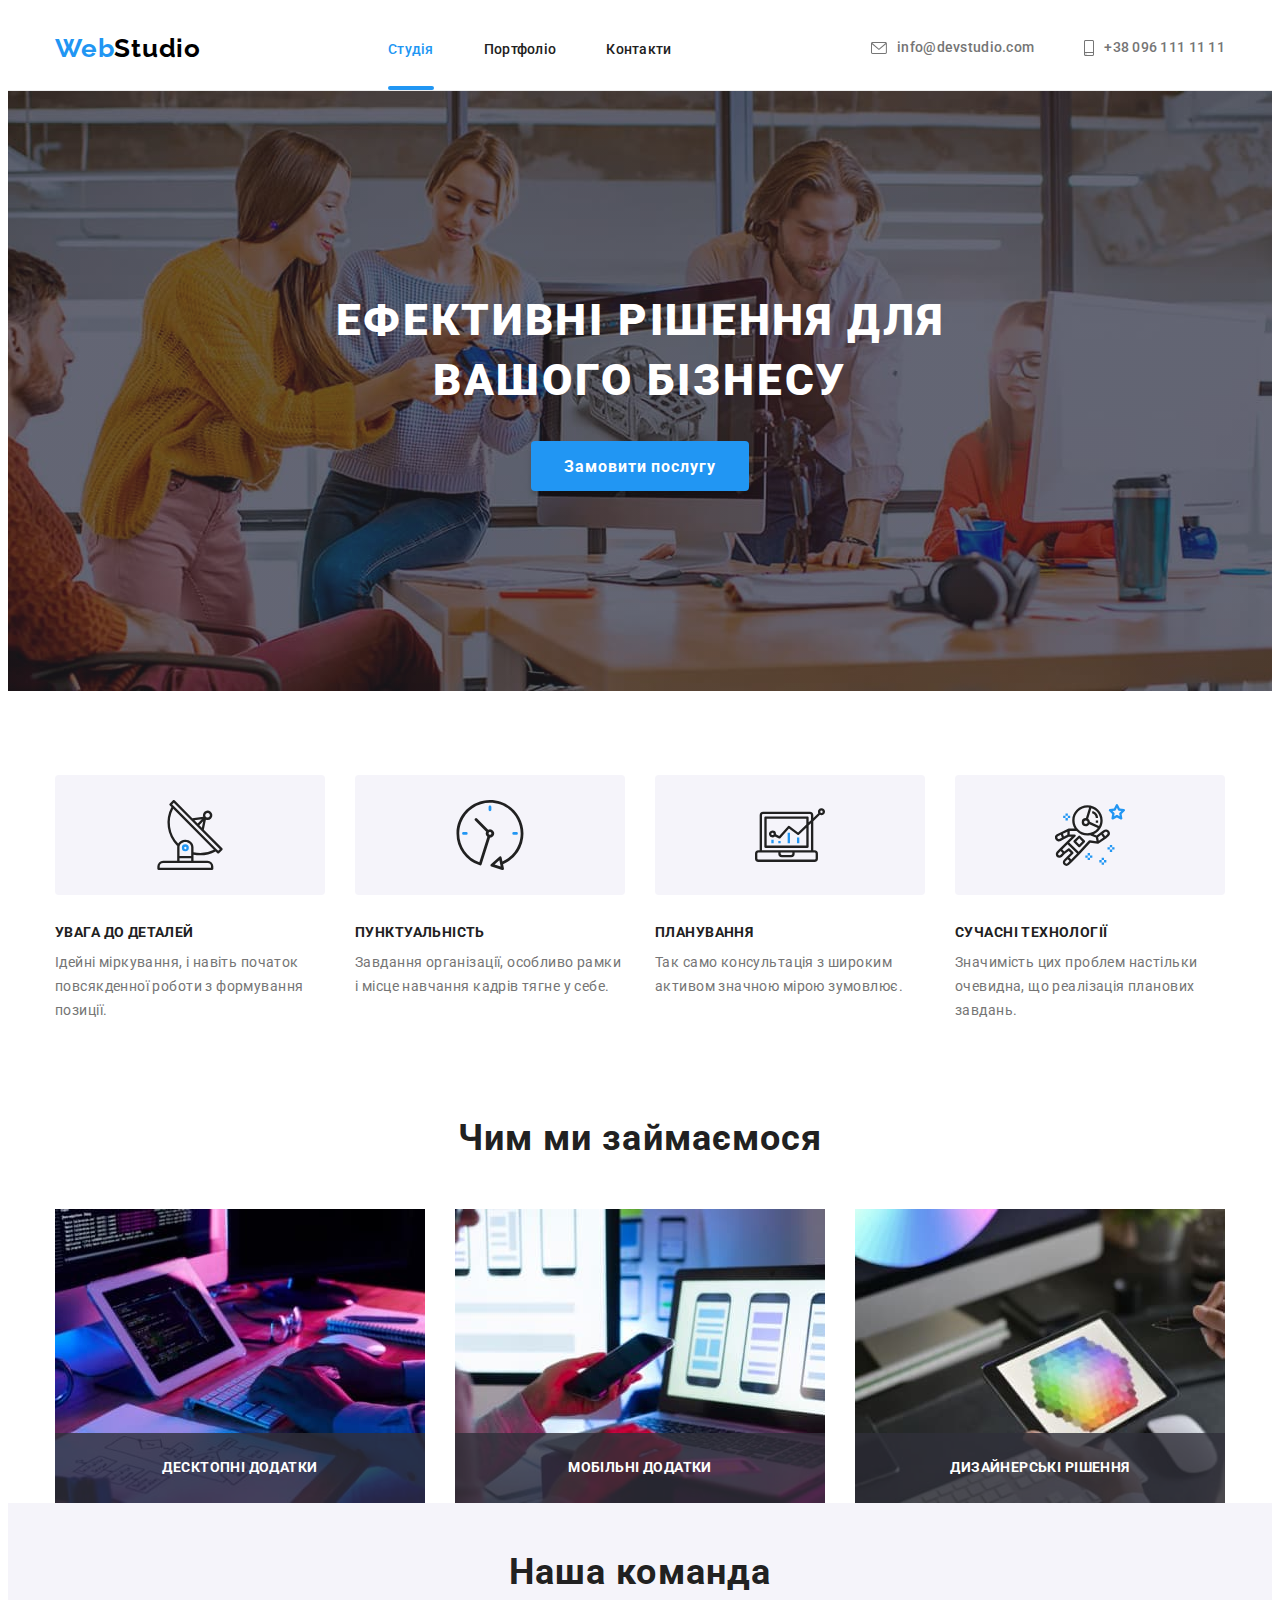
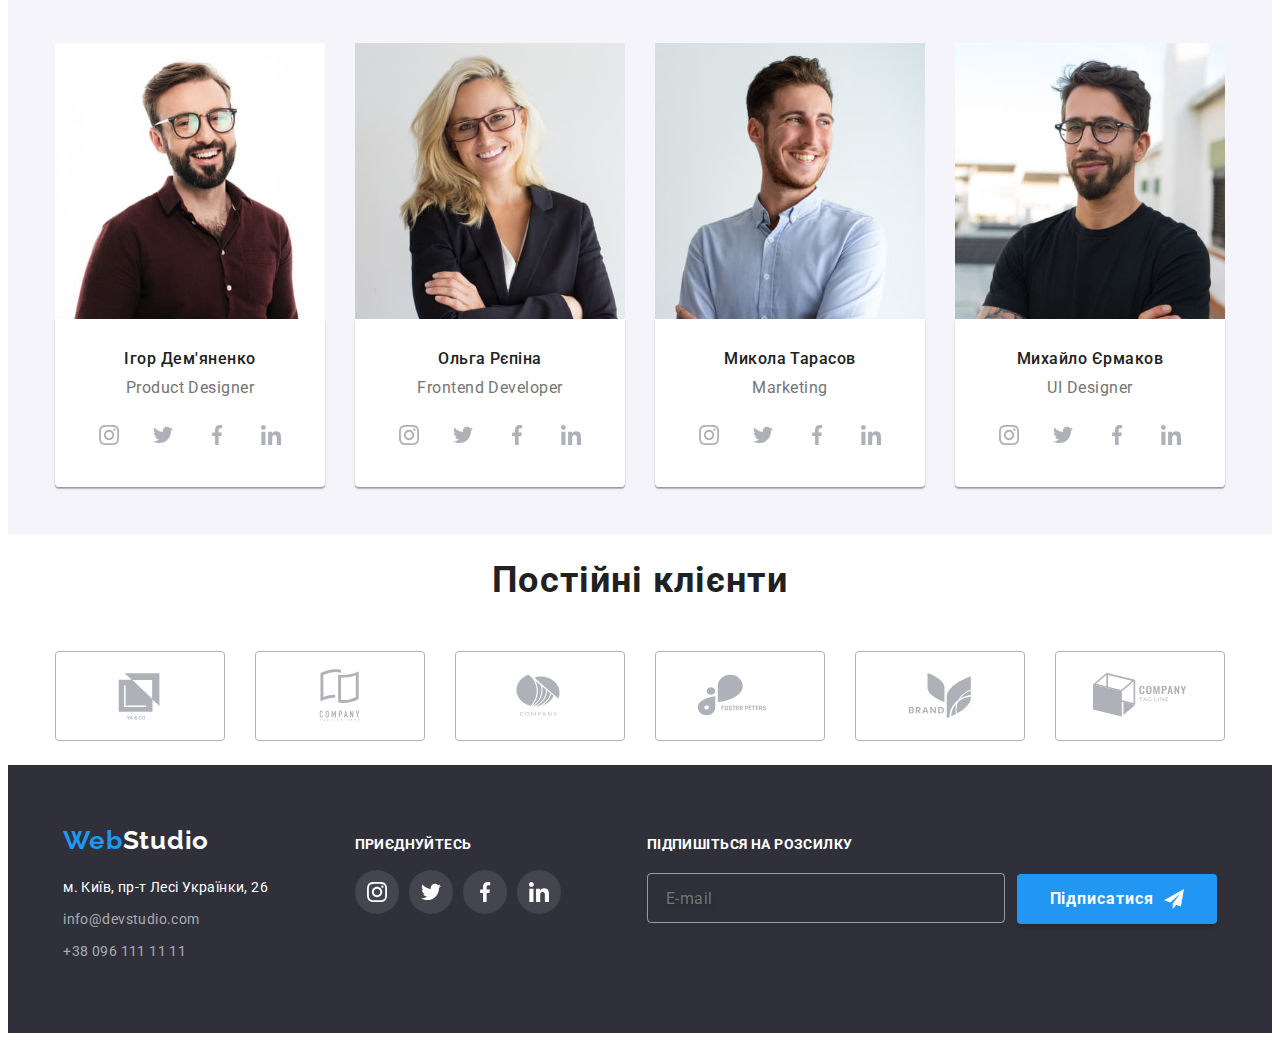
==== commit cabd9682: "final" ====
--- a/index.html
+++ b/index.html
@@ -379,22 +379,25 @@
             <div class="subscription">
                 <p class="subscription__text">підпишіться на розсилку</p>
                 <form action="#" class="subscription__form">
-                  <label for="mail-subscription">
-                    <input
-                      class="mail-subscription"
-                      type="mail"
-                      placeholder="E-mail"
-                      name="mail-subscription"
-                      id="mail-subscription"
-                    />
-                  </label>
-                  <button class="submit-btn" type="submit">
-                    Підписатися
-                    <svg class="icon-subscription" width="20" height="20">
-                      <use href="./image/icons.svg#icon-send"></use>
-                    </svg>
-                  </button>
-                </form>
+                  <div class="mail-subscription">
+                    <label for="mail-subscription">
+                        <input
+                          class="mail-subscription"
+                          type="mail"
+                          placeholder="E-mail"
+                          name="mail-subscription"
+                          id="mail-subscription"
+                        />
+                      </label>
+                  </div>
+                  <div class="submit-button">
+                    <button class="submit-btn" type="submit">
+                        Підписатися
+                        <svg class="icon-subscription" width="20" height="20">
+                          <use href="./image/icons.svg#icon-send"></use>
+                        </svg>
+                      </button>
+                  </div>
             </div>   
         </div>    
     </footer>
--- a/css/main.min.css
+++ b/css/main.min.css
@@ -1 +1 @@
-:root{--main-color: #757575;--secondary-color: #212121;--main-bg-color: #2196f3;--accent-color: #ffffff;--main-transition: color 250ms cubic-bezier(0.4, 0, 0.2, 1);--fill-transition: fill 250ms cubic-bezier(0.4, 0, 0.2, 1)}p,h1,h2,h3,h4,h5,h6{margin:0}ul,ol{margin:0;padding-left:0}button{cursor:pointer}address{font-style:normal}img{display:block;height:auto;max-width:100%;width:100%}html{box-sizing:border-box}*,*::before,*::after{box-sizing:border-box}body{color:var(--main-color);font-family:"Roboto",sans-serif}.list{list-style:none}.visually-hidden{color:rgba(0,0,0,0);position:absolute;width:1px;height:1px;margin:-1px;border:0;padding:0;white-space:nowrap;-webkit-clip-path:inset(100%);clip-path:inset(100%);clip:rect(0 0 0 0);overflow:hidden}.container{width:100%;padding-left:15px;padding-right:15px;margin:0 auto}@media screen and (min-width: 480px){.container{max-width:480px}}@media screen and (min-width: 768px){.container{max-width:768px}}@media screen and (min-width: 1200px){.container{max-width:1200px}}@media screen and (min-width: 768px){header{border-bottom:1px solid #ececec;max-width:100%}}@media screen and (min-width: 1200px){header{border-bottom:1px solid #ececec;max-width:100%}}.container.header{display:flex;align-items:center;justify-content:space-between;padding-top:20px;padding-bottom:20px}@media screen and (min-width: 1200px){.container.header{padding-top:25px;padding-bottom:26px}}.navigation{display:flex;align-items:center}.menu{display:none;gap:50px}@media screen and (min-width: 768px){.menu{display:flex;margin-left:88px}}@media screen and (min-width: 1200px){.menu{margin-left:94px;display:flex}}.navigation__logo{font-family:"Raleway",sans-serif;font-weight:700;font-size:24px;line-height:1.17;letter-spacing:.03em;color:var(--main-bg-color);text-decoration:none}@media screen and (min-width: 768px){.navigation__logo{font-size:26px;line-height:1.19}}@media screen and (min-width: 1200px){.navigation__logo{font-size:26px;line-height:1.19;margin-right:93px}}.connect{display:none}@media screen and (min-width: 768px){.connect{display:flex;flex-direction:column;align-items:flex-start;gap:10px}}@media screen and (min-width: 1200px){.connect{display:flex;flex-direction:row;align-items:center;gap:50px}}span{font-family:"Raleway",sans-serif;font-weight:700;font-size:24px;line-height:1.17;letter-spacing:.03em;color:#000;text-decoration:none}@media screen and (min-width: 768px){span{font-size:26px;line-height:1.19}}@media screen and (min-width: 1200px){span{font-size:26px;line-height:1.19}}.menu__link{font-weight:500;font-size:14px;letter-spacing:.02em;color:var(--secondary-color);text-decoration:none;transition:var(--main-transition)}@media screen and (min-width: 768px){.menu__link{line-height:1.17}}@media screen and (min-width: 1200px){.menu__link{line-height:1.14}}.menu__link:hover,.menu__link:focus{color:var(--main-bg-color)}.menu__link.current{color:var(--main-bg-color);position:relative}.menu__link.current::after{content:"";display:block;position:absolute;height:4px;width:100%;border-radius:2px;left:0;bottom:-33px;background-color:var(--main-bg-color)}.connect__mail,.connect__tel{font-weight:500;font-size:12px;line-height:.86;letter-spacing:.02em;color:var(--main-color);text-decoration:none;display:flex;align-items:center;justify-content:center;gap:10px;transition:var(--main-transition)}@media screen and (min-width: 1200px){.connect__mail,.connect__tel{font-size:14px;line-height:1.14}}.connect__mail:hover,.connect__mail:focus,.connect__tel:hover,.connect__tel:focus{color:var(--main-bg-color)}.connect__icon{fill:var(--main-color);transition:var(--fill-transition)}.header-tel:hover .connect__icon,.header-tel:focus .connect__icon,.header-mail:hover .connect__icon,.header-mail:focus .connect__icon{fill:var(--main-bg-color)}.hero{max-width:480px;height:400px;margin:0 auto;background-color:#2f303a;background-image:linear-gradient(rgba(47, 48, 58, 0.4), rgba(47, 48, 58, 0.4)),url(../image/background-mb.jpg);background-repeat:no-repeat;background-position:center;background-size:cover;text-align:center;padding:118px 0;width:100%}@media(min-device-pixel-ratio: 2),(-webkit-min-device-pixel-ratio: 2),(min-resolution: 192dpi),(min-resolution: 2dppx){.hero{background-image:linear-gradient(to right, rgba(47, 48, 58, 0.4), rgba(47, 48, 58, 0.4)),url(../image/background-mb-2x.jpg)}}@media screen and (min-width: 768px){.hero{background-image:linear-gradient(to right, rgba(47, 48, 58, 0.4), rgba(47, 48, 58, 0.4)),url(../image/background-tb.jpg);max-width:768px;width:100%}}@media screen and (min-width: 768px)and (min-device-pixel-ratio: 2),screen and (min-width: 768px)and (-webkit-min-device-pixel-ratio: 2),screen and (min-width: 768px)and (min-resolution: 192dpi),screen and (min-width: 768px)and (min-resolution: 2dppx){.hero{background-image:linear-gradient(to right, rgba(47, 48, 58, 0.4), rgba(47, 48, 58, 0.4)),url(../image/background-tb-2x.jpg)}}@media screen and (min-width: 1200px){.hero{max-width:1600px;height:600px;padding:200px 0;background-image:linear-gradient(to right, rgba(47, 48, 58, 0.4), rgba(47, 48, 58, 0.4)),url(../image/background.jpg);width:100%}}@media screen and (min-width: 1200px)and (min-device-pixel-ratio: 2),screen and (min-width: 1200px)and (-webkit-min-device-pixel-ratio: 2),screen and (min-width: 1200px)and (min-resolution: 192dpi),screen and (min-width: 1200px)and (min-resolution: 2dppx){.hero{background-image:linear-gradient(to right, rgba(47, 48, 58, 0.4), rgba(47, 48, 58, 0.4)),url(../image/background-2x.jpg)}}.hero__title{margin:0 auto 30px auto;color:var(--accent-color);font-family:inherit;font-weight:900;font-size:26px;line-height:1.62;letter-spacing:.06em;text-align:center;text-transform:uppercase;max-width:360px}@media screen and (min-width: 1200px){.hero__title{max-width:696px;font-size:44px;line-height:1.36}}.hero__btn{font-family:"Roboto",sans-serif;color:var(--accent-color);background-color:var(--main-bg-color);font-weight:700;font-size:16px;line-height:1.88;letter-spacing:.06em;cursor:pointer;display:inline-flex;text-align:center;border:1px solid rgba(0,0,0,0);padding:10px 32px;min-width:216px;height:50px;border-radius:4px;box-shadow:0px 4px 4px rgba(0,0,0,.15)}.hero__btn:active{color:var(--accent-color);background-color:#188ce8}.pic{padding-top:60px;padding-bottom:60px}@media screen and (min-width: 1200px){.pic{padding-top:84px;padding-bottom:94px}}.pic-list__subtitle{font-family:inherit;font-weight:700;font-size:14px;line-height:1.14;letter-spacing:.03em;text-transform:uppercase;color:var(--secondary-color);margin-bottom:10px}@media screen and (min-width: 480px){.pic-list__subtitle{text-align:center}}@media screen and (min-width: 768px){.pic-list__subtitle{text-align:start}}@media screen and (min-width: 1200px){.pic-list__subtitle{text-align:start}}.pic-lis__text{font-family:inherit;font-weight:400;font-size:14px;line-height:1.71;letter-spacing:.03em}.pic-list{display:flex;gap:30px;flex-wrap:wrap;width:100%}.pic-list__item{width:100%}@media screen and (min-width: 768px){.pic-list__item{width:calc((100% - 30px)/2)}}@media screen and (min-width: 1200px){.pic-list__item{width:calc((100% - 90px)/4)}}.pic-list__item::before{display:block;content:"";height:120px;background-size:70px;background-repeat:no-repeat;background-position:center;background-color:#f5f4fa;margin-bottom:30px;border-radius:4px}.icon-antenna::before{background-image:url(../image/antenna.svg)}.icon-clock::before{background-image:url(../image/clock.svg)}.icon-diagram::before{background-image:url(../image/diagram.svg)}.icon-astronaut::before{background-image:url(../image/astronaut.svg)}.illustration{padding-top:0;display:none}@media screen and (min-width: 1200px){.illustration{display:block}}.illustration__title{font-weight:700;font-size:36px;line-height:1.17;letter-spacing:.03em;color:var(--secondary-color);margin-bottom:50px;text-align:center}.illustration-list{display:flex;gap:30px}.illustration-list__item{position:relative}.illustration-list__wrap{position:absolute;bottom:0;width:100%;height:70px;background-color:rgba(47,48,58,.8)}.illustration-list__text{font-family:inherit;font-weight:700;font-size:14px;line-height:1.14;text-align:center;letter-spacing:.03em;text-transform:uppercase;color:var(--accent-color);padding:27px 0}.team{background-color:#f5f4fa;text-align:center;padding-top:30px;padding-bottom:30px}@media screen and (min-width: 1200px){.team{padding-top:24px;padding-bottom:24px}}.team-list{display:flex;gap:30px;flex-wrap:wrap;width:100%}.team-list__item{width:100%}@media screen and (min-width: 768px){.team-list__item{width:calc((100% - 30px)/2)}}@media screen and (min-width: 1200px){.team-list__item{width:calc((100% - 90px)/4)}}.card{background:var(--accent-color);box-shadow:0px 1px 3px rgba(0,0,0,.12),0px 1px 1px rgba(0,0,0,.14),0px 2px 1px rgba(0,0,0,.2);border-radius:0px 0px 4px 4px;width:100%;display:block;padding-top:30px;padding-bottom:30px}.team__title{margin-bottom:20px;color:var(--secondary-color);font-family:inherit;font-weight:700;font-size:28px;line-height:1.18;letter-spacing:.03em;text-align:center}@media screen and (min-width: 1200px){.team__title{margin-bottom:50px;font-size:36px;line-height:1.17}}.card__title{font-weight:500;font-size:16px;line-height:1.19;letter-spacing:.03em;color:var(--secondary-color);margin-bottom:10px}.card__after-title{font-size:16px;line-height:1.19;letter-spacing:.03em;margin-bottom:16px}.soc-list{display:flex;justify-content:center;gap:10px}.soc-list__item{width:44px;height:44px}.soc-list__link{width:100%;height:100%;border-radius:50%;display:flex;align-items:center;justify-content:center;transition:var(--main-transition),background-color 250ms cubic-bezier(0.4, 0, 0.2, 1)}.soc-list__link:hover,.soc-list__link:focus{background-color:var(--main-bg-color)}.soc-list__icon{fill:#afb1b8;transition:var(--fill-transition)}.soc-list__link:hover .soc-list__icon,.soc-list__link:focus .soc-list__icon{fill:var(--accent-color)}.client{padding-top:30px;padding-bottom:30px}@media screen and (min-width: 1200px){.client{padding-top:24px;padding-bottom:24px}}.client__title{margin-bottom:20px;color:var(--secondary-color);font-family:inherit;font-weight:700;font-size:28px;line-height:1.18;letter-spacing:.03em;text-align:center}@media screen and (min-width: 1200px){.client__title{margin-bottom:50px;font-size:36px;line-height:1.17}}.icon-list{display:flex;gap:30px;flex-wrap:wrap;width:100%}.icon-list__item{width:calc((100% - 30px)/2);height:90px}@media screen and (min-width: 768px){.icon-list__item{width:calc((100% - 60px)/3)}}@media screen and (min-width: 1200px){.icon-list__item{width:calc((100% - 150px)/6)}}.icon-list__link{width:100%;height:100%;border:1px solid #afb1b8;border-radius:4px;display:flex;align-items:center;justify-content:center;transition:border-color 250ms cubic-bezier(0.4, 0, 0.2, 1)}.icon-list__link:hover,.icon-list__link:focus{border-color:var(--main-bg-color)}.icon-list__icon{fill:#afb1b8;transition:var(--fill-transition)}.icon-list__link:hover .icon-list__icon,.icon-list__link:focus .icon-list__icon{fill:var(--main-bg-color)}.bottom{background-color:#2f303a;padding-top:60px;padding-bottom:60px}.bottom-logo{font-family:"Raleway",sans-serif;font-weight:700;font-size:26px;line-height:1.19;letter-spacing:.03em;text-decoration:none;color:var(--main-bg-color);display:flex;margin-bottom:20px;margin-left:auto;margin-right:auto;justify-content:center;align-items:center}@media screen and (min-width: 1200px){.bottom-logo{justify-content:start;align-items:flex-start}}.bottom-address{font-family:"Roboto";font-style:normal;font-weight:400;font-size:14px;line-height:1.71;letter-spacing:.03em;text-decoration:none;color:var(--accent-color)}.bottom-mail,.bottom-tel{font-style:normal;font-size:14px;line-height:1.71;letter-spacing:.03em;color:rgba(255,255,255,.6);text-decoration:none;transition:var(--main-transition)}.bottom-mail:hover,.bottom-mail:focus,.bottom-tel:hover,.bottom-tel:focus{color:var(--main-bg-color)}.bottom-list{display:flex;flex-direction:column;justify-content:center;align-items:center;gap:8px;margin-bottom:60px}@media screen and (min-width: 1200px){.bottom-list{margin-bottom:9px;justify-content:start;align-items:flex-start}}.studio{font-family:"Raleway",sans-serif;font-weight:700;font-size:26px;line-height:1.19;letter-spacing:.03em;color:var(--accent-color);text-decoration:none}@media screen and (min-width: 768px){.footer-container{display:flex;flex-direction:row;flex-wrap:wrap;justify-content:space-around;align-items:baseline}}@media screen and (min-width: 1200px){.footer-container{display:flex;align-items:baseline;gap:70px}}.footer-soc{margin-bottom:60px}@media screen and (min-width: 1200px){.footer-soc{margin-bottom:0}}.footer-soc__text{font-family:"Roboto",sans-serif;font-style:normal;font-weight:700;font-size:14px;line-height:.88;letter-spacing:.03em;text-transform:uppercase;color:var(--accent-color);margin-bottom:20px;display:flex;justify-content:center;align-items:center;margin-left:auto;margin-right:auto}@media screen and (min-width: 1200px){.footer-soc__text{justify-content:start;align-items:flex-start}}.footer-list{display:flex;gap:10px;justify-content:center;margin-top:16px}.footer-list__item{width:44px;height:44px}.footer-list__link.link{width:100%;height:100%;background:rgba(255,255,255,.1);border-radius:50%;display:flex;align-items:center;justify-content:center;transition:background-color 250ms cubic-bezier(0.4, 0, 0.2, 1)}.footer-list__icon{fill:var(--accent-color);transition:var(--fill-transition)}.footer-list__link:hover .footer-list__icon,.footer-list__link:focus .footer-list__icon{fill:var(--accent-color)}.footer-list__link:hover,.footer-list__link:focus{background-color:var(--main-bg-color)}.menu-open{position:absolute;display:flex;top:10px;right:0;margin:0;padding:0;border:none;background-color:rgba(0,0,0,0)}.menu-open:hover{fill:var(--main-bg-color)}.menu-open:focus{fill:var(--main-bg-color)}@media screen and (min-width: 768px){.menu-open{display:none}}@media screen and (min-width: 1200px){.menu-open{display:none}}.mob-menu{position:fixed;top:0;left:0;width:100vw;height:100vh;padding:48px 40px;display:none;background-color:var(--accent-color);z-index:1;padding:48px 0 48px 40px;box-shadow:0px 4px 8px rgba(0,0,0,.04),0px 2px 4px rgba(0,0,0,.08),0px 1px 3px rgba(0,0,0,.16)}.mob-menu.is-open{display:block;flex-direction:column}.mob-menu__button-close{position:absolute;top:10px;right:15px;align-items:center;display:flex;justify-content:center;background-color:rgba(0,0,0,0);border:none;cursor:pointer;transition:fill 250ms cubic-bezier(0.4, 0, 0.2, 1)}.mob-menu__button-close:hover,.mob-menu__button-close:focus{fill:var(--main-bg-color)}.mob-menu_socials{text-decoration:none;display:flex;justify-content:baseline;flex-wrap:wrap}.mob-menu__social-link{text-decoration:none;font-weight:500;font-size:18px;line-height:1.22;letter-spacing:.02em;color:var(--main-bg-color);margin-right:10px;margin-left:10px}.mob-menu__social-item{font-style:normal;margin-bottom:32px}.mob-menu__social-item::last-child{margin-bottom:0px}.mob-menu__link{font-style:normal;font-weight:500;font-size:40px;line-height:1.18;text-align:center;letter-spacing:.02em;text-decoration:none;color:var(--secondary-color)}.mob-menu__link:hover,.mob-menu__link:focus{color:var(--main-bg-color)}.current{color:var(--main-bg-color)}.mob-menu__list{display:block;flex-direction:column;flex-wrap:wrap;gap:32px;margin-bottom:auto}.mob-menu__contacts{display:flex;flex-direction:column;margin-bottom:64px}.mob-menu__container{display:flex;flex-direction:column;height:100%}.mob-menu__tel{font-weight:500;line-height:1.18;letter-spacing:.02em;text-decoration:none;text-decoration:none;color:var(--main-bg-color);font-size:20px;margin-bottom:32px}@media screen and (min-width: 480px){.mob-menu__tel{font-size:34px}}.mob-menu__tel-link{font-weight:500;line-height:1.18;letter-spacing:.02em;text-decoration:none;text-decoration:none;color:var(--main-bg-color);font-size:20px;margin-bottom:32px}@media screen and (min-width: 480px){.mob-menu__tel-link{font-weight:500;font-size:34px;line-height:1.18;letter-spacing:.02em;text-decoration:none;text-decoration:none;color:var(--main-bg-color)}.mob-menu__tel-link:hover,.mob-menu__tel-link:focus{color:var(--main-bg-color)}}.mob-menu__mail{margin-bottom:64px;font-weight:500;font-size:24px;line-height:1.17;letter-spacing:.02em}.mob-menu__mail-link{text-decoration:none;color:var(--primary-color)}.mob-menu__mail-link:hover,.mob-menu__mail-link:focus{color:var(--main-bg-color)}.line{border:1px solid rgba(33,33,33,.2)}.subscription{display:flex;flex-direction:column}@media screen and (min-width: 768px){.subscription{max-width:570px;flex-direction:column}}.subscription__text{font-family:inherit;font-style:normal;font-weight:700;font-size:14px;line-height:1.14;letter-spacing:.03em;text-transform:uppercase;margin-bottom:20px;color:var(--accent-color);text-align:center}@media screen and (min-width: 1200px){.subscription__text{text-align:start}}.subscription__form{display:flex;justify-content:center;align-items:center;flex-direction:column;gap:20px}@media screen and (min-width: 1200px){.subscription__form{display:flex;align-items:baseline;flex-direction:row;gap:12px}}.mail-subscription{display:flex;justify-content:center;flex-direction:column;height:50px;border:1px solid rgba(255,255,255,.3);filter:drop-shadow(0px 4px 4px rgba(0, 0, 0, 0.15));border-radius:4px;background-color:rgba(0,0,0,0);padding-left:16px;font-family:inherit;font-size:16px;line-height:1.25;align-items:center;letter-spacing:.03em;color:rgba(255,255,255,.6);cursor:pointer;transition:border-color 250ms cubic-bezier(0.4, 0, 0.2, 1),outline 250ms cubic-bezier(0.4, 0, 0.2, 1)}@media screen and (min-width: 480px)and (max-width: 767px){.mail-subscription{width:450px}}@media screen and (min-width: 768px){.mail-subscription{width:450px}}@media screen and (min-width: 1200px){.mail-subscription{width:358px}}.mail-subscription:focus,.mail-subscription:hover{border-color:var(--main-bg-color);outline:var(--main-bg-color)}.submit-btn{display:flex;justify-content:center;align-items:center;width:200px;height:50px;margin:auto;background-color:var(--main-bg-color);box-shadow:0px 4px 4px rgba(0,0,0,.15);border-radius:4px;border-color:rgba(0,0,0,0);text-align:center;font-family:inherit;font-weight:700;font-size:16px;line-height:1.88;letter-spacing:.06em;color:var(--accent-color);cursor:pointer;transition:background-color 250ms cubic-bezier(0.4, 0, 0.2, 1)}.submit-btn:hover,.submit-btn:focus{background-color:#188ce8}.icon-subscription{fill:var(--accent-color);margin-left:10px}.navigation-list{display:flex;justify-content:center;margin-bottom:56px;gap:8px}.navigation-list__btn{font-family:"Roboto",sans-serif;font-weight:500;font-size:16px;line-height:1.63;color:var(--secondary-color);background-color:#f5f4fa;cursor:pointer;border-radius:4px;padding:6px 22px;border-color:rgba(0,0,0,0);text-align:center;transition:background-color 250ms cubic-bezier(0.4, 0, 0.2, 1),var(--main-transition),box-shadow 250ms cubic-bezier(0.4, 0, 0.2, 1)}.navigation-list__btn:hover,.navigation-list__btn:focus{color:var(--accent-color);background-color:var(--main-bg-color);box-shadow:0px 3px 1px rgba(0,0,0,.1),0px 1px 2px rgba(0,0,0,.08),0px 2px 2px rgba(0,0,0,.12)}.portfolio-list{display:flex;flex-wrap:wrap;gap:30px}.portfolio-top-wrap{position:relative;overflow:hidden}.portfolio-top-text{position:absolute;top:0;font-family:inherit;font-style:normal;font-weight:400;font-size:18px;line-height:1.56;letter-spacing:.03em;color:var(--accent-color);background-color:rgba(33,150,243,.9);top:0;left:0;width:100%;height:100%;padding-top:63px;padding-left:24px;transition:transform 250ms cubic-bezier(0.4, 0, 0.2, 1);transform:translateY(100%)}.portfolio-item .link:hover .portfolio-top-text,.portfolio-item .link:focus .portfolio-top-text{transform:translateY(0)}.portfolio-item .link{display:block;text-decoration:none;transition:box-shadow 250ms cubic-bezier(0.4, 0, 0.2, 1)}.portfolio-item .link:hover,.portfolio-item .link:focus{box-shadow:0px 1px 1px rgba(0,0,0,.12),0px 4px 4px rgba(0,0,0,.06),1px 4px 6px rgba(0,0,0,.16)}.examples{padding:20px 24px;width:370px;background-color:var(--accent-color);border:1px solid #eee}.portfolio-works{font-weight:700;font-size:18px;font-family:inherit;line-height:2;letter-spacing:.06em;color:var(--secondary-color);margin-bottom:4px;max-width:322px;max-height:36px}.portfolio-after-title{font-family:inherit;font-style:normal;font-size:16px;line-height:1.88;letter-spacing:.03em;color:var(--main-color)}.backdrop{width:100%;height:100%;background-color:rgba(0,0,0,.2);position:fixed;top:0;transition:opacity 600ms linear,visibility 600ms linear}.backdrop.is-hidden .modal{transform:translate(-50%, -50%) rotate(-360deg) scale(0);border-radius:65%}.backdrop.is-hidden{opacity:0;visibility:hidden;pointer-events:none}.modal{max-width:450px;width:100%;min-height:581px;background-color:var(--accent-color);border-radius:4px;padding:40px;position:absolute;top:50%;left:50%;transform:translate(-50%, -50%) rotate(0) scale(1);transition:transform 600ms linear,border-radius 600ms linear}@media screen and (min-width: 1200px){.modal{max-width:526px}}@media screen and (max-width: 660px){.modal{top:20px;transform:translate(-50%, 0) scale(1)}}.modal-close{width:30px;height:30px;background-color:rgba(0,0,0,0);border:1px solid rgba(0,0,0,.1);border-radius:50%;position:absolute;top:10px;right:10px;display:flex;align-items:center;justify-content:center;cursor:pointer;transition:fill 250ms cubic-bezier(0.4, 0, 0.2, 1)}.modal-close:hover,.modal-close:focus{fill:var(--main-bg-color)}.modal-title{font-family:inherit;font-style:normal;font-weight:700;font-size:20px;line-height:1.15;text-align:center;letter-spacing:.03em;margin-bottom:12px;color:var(--secondary-color);justify-content:center;align-items:center;display:block}.modal-input{width:100%;height:40px;border:1px solid rgba(33,33,33,.2);border-radius:4px;padding-left:42px;outline:rgba(0,0,0,0);transition:border-color 250ms cubic-bezier(0.4, 0, 0.2, 1)}.modal-input:focus{border-color:var(--main-bg-color)}.input-wrap{position:relative;margin-bottom:10px}.modal-input-icon{position:absolute;left:8px;top:50%;transform:translateY(-50%);transition:var(--fill-transition)}.modal-input:focus+.modal-input-icon{fill:var(--main-bg-color)}.input-label{font-family:inherit;font-style:normal;font-weight:400;font-size:12px;line-height:1.17;letter-spacing:.01em;color:var(--main-color);display:block;margin-bottom:4px}.modal-comment{width:100%;height:120px;padding:12px 16px;border:1px solid rgba(33,33,33,.2);border-radius:4px;outline:none;margin-bottom:20px;resize:none;transition:border-color 250ms cubic-bezier(0.4, 0, 0.2, 1)}.modal-comment::-moz-placeholder{font-family:inherit;font-size:12px;line-height:1.17;letter-spacing:.01em;color:rgba(117,117,117,.5)}.modal-comment:-ms-input-placeholder{font-family:inherit;font-size:12px;line-height:1.17;letter-spacing:.01em;color:rgba(117,117,117,.5)}.modal-comment::placeholder{font-family:inherit;font-size:12px;line-height:1.17;letter-spacing:.01em;color:rgba(117,117,117,.5)}.modal-comment:focus{border-color:var(--main-bg-color)}.input-privacy{padding-left:15px}.check-text{font-family:inherit;font-style:normal;font-weight:400;font-size:12px;line-height:.86;letter-spacing:.03em;color:var(--main-color);display:flex;align-items:center;margin-bottom:30px}@media screen and (min-width: 1200px){.check-text{font-size:14px;line-height:1.71}}.check-text span{width:16px;height:15px;border:2px solid #171a24;border-radius:3px;margin-right:5px;display:flex;align-items:center;justify-content:center;fill:rgba(0,0,0,0)}.input-check:focus+.check-text span{border-color:var(--main-bg-color)}.input-check:checked+.check-text span{background-color:var(--main-bg-color);fill:#fff;border-color:rgba(0,0,0,0)}.input-check{transition:background-color 250ms cubic-bezier(0.4, 0, 0.2, 1)}.policy-link{color:var(--main-bg-color);padding-left:5px}.submit-btn{display:flex;justify-content:center;align-items:center;width:200px;height:50px;margin:auto;background-color:var(--main-bg-color);box-shadow:0px 4px 4px rgba(0,0,0,.15);border-radius:4px;border-color:rgba(0,0,0,0);text-align:center;font-family:inherit;font-weight:700;font-size:16px;line-height:1.88;letter-spacing:.06em;color:var(--accent-color);cursor:pointer;transition:background-color 250ms cubic-bezier(0.4, 0, 0.2, 1)}.submit-btn:hover,.submit-btn:focus{background-color:#188ce8}/*# sourceMappingURL=main.min.css.map */+:root{--main-color: #757575;--secondary-color: #212121;--main-bg-color: #2196f3;--accent-color: #ffffff;--main-transition: color 250ms cubic-bezier(0.4, 0, 0.2, 1);--fill-transition: fill 250ms cubic-bezier(0.4, 0, 0.2, 1)}p,h1,h2,h3,h4,h5,h6{margin:0}ul,ol{margin:0;padding-left:0}button{cursor:pointer}address{font-style:normal}img{display:block;height:auto;max-width:100%;width:100%}html{box-sizing:border-box}*,*::before,*::after{box-sizing:border-box}body{color:var(--main-color);font-family:"Roboto",sans-serif}.list{list-style:none}.visually-hidden{color:rgba(0,0,0,0);position:absolute;width:1px;height:1px;margin:-1px;border:0;padding:0;white-space:nowrap;-webkit-clip-path:inset(100%);clip-path:inset(100%);clip:rect(0 0 0 0);overflow:hidden}.container{width:100%;padding-left:15px;padding-right:15px;margin:0 auto}@media screen and (min-width: 480px){.container{max-width:480px}}@media screen and (min-width: 768px){.container{max-width:768px}}@media screen and (min-width: 1200px){.container{max-width:1200px}}@media screen and (min-width: 768px){header{border-bottom:1px solid #ececec;max-width:100%}}@media screen and (min-width: 1200px){header{border-bottom:1px solid #ececec;max-width:100%}}.container.header{display:flex;align-items:center;justify-content:space-between;padding-top:20px;padding-bottom:20px}@media screen and (min-width: 1200px){.container.header{padding-top:25px;padding-bottom:26px}}.navigation{display:flex;align-items:center}.menu{display:none;gap:50px}@media screen and (min-width: 768px){.menu{display:flex;margin-left:88px}}@media screen and (min-width: 1200px){.menu{margin-left:94px;display:flex}}.navigation__logo{font-family:"Raleway",sans-serif;font-weight:700;font-size:24px;line-height:1.17;letter-spacing:.03em;color:var(--main-bg-color);text-decoration:none}@media screen and (min-width: 768px){.navigation__logo{font-size:26px;line-height:1.19}}@media screen and (min-width: 1200px){.navigation__logo{font-size:26px;line-height:1.19;margin-right:93px}}.connect{display:none}@media screen and (min-width: 768px){.connect{display:flex;flex-direction:column;align-items:flex-start;gap:10px}}@media screen and (min-width: 1200px){.connect{display:flex;flex-direction:row;align-items:center;gap:50px}}span{font-family:"Raleway",sans-serif;font-weight:700;font-size:24px;line-height:1.17;letter-spacing:.03em;color:#000;text-decoration:none}@media screen and (min-width: 768px){span{font-size:26px;line-height:1.19}}@media screen and (min-width: 1200px){span{font-size:26px;line-height:1.19}}.menu__link{font-weight:500;font-size:14px;letter-spacing:.02em;color:var(--secondary-color);text-decoration:none;transition:var(--main-transition)}@media screen and (min-width: 768px){.menu__link{line-height:1.17}}@media screen and (min-width: 1200px){.menu__link{line-height:1.14}}.menu__link:hover,.menu__link:focus{color:var(--main-bg-color)}.menu__link.current{color:var(--main-bg-color);position:relative}.menu__link.current::after{content:"";display:block;position:absolute;height:4px;width:100%;border-radius:2px;left:0;bottom:-33px;background-color:var(--main-bg-color)}.connect__mail,.connect__tel{font-weight:500;font-size:12px;line-height:.86;letter-spacing:.02em;color:var(--main-color);text-decoration:none;display:flex;align-items:center;justify-content:center;gap:10px;transition:var(--main-transition)}@media screen and (min-width: 1200px){.connect__mail,.connect__tel{font-size:14px;line-height:1.14}}.connect__mail:hover,.connect__mail:focus,.connect__tel:hover,.connect__tel:focus{color:var(--main-bg-color)}.connect__icon{fill:var(--main-color);transition:var(--fill-transition)}.header-tel:hover .connect__icon,.header-tel:focus .connect__icon,.header-mail:hover .connect__icon,.header-mail:focus .connect__icon{fill:var(--main-bg-color)}.hero{max-width:480px;height:400px;margin:0 auto;background-color:#2f303a;background-image:linear-gradient(rgba(47, 48, 58, 0.4), rgba(47, 48, 58, 0.4)),url(../image/background-mb.jpg);background-repeat:no-repeat;background-position:center;background-size:cover;text-align:center;padding:118px 0;width:100%}@media(min-device-pixel-ratio: 2),(-webkit-min-device-pixel-ratio: 2),(min-resolution: 192dpi),(min-resolution: 2dppx){.hero{background-image:linear-gradient(to right, rgba(47, 48, 58, 0.4), rgba(47, 48, 58, 0.4)),url(../image/background-mb-2x.jpg)}}@media screen and (min-width: 768px){.hero{background-image:linear-gradient(to right, rgba(47, 48, 58, 0.4), rgba(47, 48, 58, 0.4)),url(../image/background-tb.jpg);max-width:768px;width:100%}}@media screen and (min-width: 768px)and (min-device-pixel-ratio: 2),screen and (min-width: 768px)and (-webkit-min-device-pixel-ratio: 2),screen and (min-width: 768px)and (min-resolution: 192dpi),screen and (min-width: 768px)and (min-resolution: 2dppx){.hero{background-image:linear-gradient(to right, rgba(47, 48, 58, 0.4), rgba(47, 48, 58, 0.4)),url(../image/background-tb-2x.jpg)}}@media screen and (min-width: 1200px){.hero{max-width:1600px;height:600px;padding:200px 0;background-image:linear-gradient(to right, rgba(47, 48, 58, 0.4), rgba(47, 48, 58, 0.4)),url(../image/background.jpg);width:100%}}@media screen and (min-width: 1200px)and (min-device-pixel-ratio: 2),screen and (min-width: 1200px)and (-webkit-min-device-pixel-ratio: 2),screen and (min-width: 1200px)and (min-resolution: 192dpi),screen and (min-width: 1200px)and (min-resolution: 2dppx){.hero{background-image:linear-gradient(to right, rgba(47, 48, 58, 0.4), rgba(47, 48, 58, 0.4)),url(../image/background-2x.jpg)}}.hero__title{margin:0 auto 30px auto;color:var(--accent-color);font-family:inherit;font-weight:900;font-size:26px;line-height:1.62;letter-spacing:.06em;text-align:center;text-transform:uppercase;max-width:360px}@media screen and (min-width: 1200px){.hero__title{max-width:696px;font-size:44px;line-height:1.36}}.hero__btn{font-family:"Roboto",sans-serif;color:var(--accent-color);background-color:var(--main-bg-color);font-weight:700;font-size:16px;line-height:1.88;letter-spacing:.06em;cursor:pointer;display:inline-flex;text-align:center;border:1px solid rgba(0,0,0,0);padding:10px 32px;min-width:216px;height:50px;border-radius:4px;box-shadow:0px 4px 4px rgba(0,0,0,.15)}.hero__btn:active{color:var(--accent-color);background-color:#188ce8}.pic{padding-top:60px;padding-bottom:60px}@media screen and (min-width: 1200px){.pic{padding-top:84px;padding-bottom:94px}}.pic-list__subtitle{font-family:inherit;font-weight:700;font-size:14px;line-height:1.14;letter-spacing:.03em;text-transform:uppercase;color:var(--secondary-color);margin-bottom:10px}@media screen and (min-width: 480px){.pic-list__subtitle{text-align:center}}@media screen and (min-width: 768px){.pic-list__subtitle{text-align:start}}@media screen and (min-width: 1200px){.pic-list__subtitle{text-align:start}}.pic-lis__text{font-family:inherit;font-weight:400;font-size:14px;line-height:1.71;letter-spacing:.03em}.pic-list{display:flex;gap:30px;flex-wrap:wrap;width:100%}.pic-list__item{width:100%}@media screen and (min-width: 768px){.pic-list__item{width:calc((100% - 30px)/2)}}@media screen and (min-width: 1200px){.pic-list__item{width:calc((100% - 90px)/4)}}.pic-list__item::before{display:block;content:"";height:120px;background-size:70px;background-repeat:no-repeat;background-position:center;background-color:#f5f4fa;margin-bottom:30px;border-radius:4px}.icon-antenna::before{background-image:url(../image/antenna.svg)}.icon-clock::before{background-image:url(../image/clock.svg)}.icon-diagram::before{background-image:url(../image/diagram.svg)}.icon-astronaut::before{background-image:url(../image/astronaut.svg)}.illustration{padding-top:0;display:none}@media screen and (min-width: 1200px){.illustration{display:block}}.illustration__title{font-weight:700;font-size:36px;line-height:1.17;letter-spacing:.03em;color:var(--secondary-color);margin-bottom:50px;text-align:center}.illustration-list{display:flex;gap:30px}.illustration-list__item{position:relative}.illustration-list__wrap{position:absolute;bottom:0;width:100%;height:70px;background-color:rgba(47,48,58,.8)}.illustration-list__text{font-family:inherit;font-weight:700;font-size:14px;line-height:1.14;text-align:center;letter-spacing:.03em;text-transform:uppercase;color:var(--accent-color);padding:27px 0}.team{background-color:#f5f4fa;text-align:center;padding-top:30px;padding-bottom:30px}@media screen and (min-width: 1200px){.team{padding-top:24px;padding-bottom:24px}}.team-list{display:flex;gap:30px;flex-wrap:wrap;width:100%}.team-list__item{width:100%}@media screen and (min-width: 768px){.team-list__item{width:calc((100% - 30px)/2)}}@media screen and (min-width: 1200px){.team-list__item{width:calc((100% - 90px)/4)}}.card{background:var(--accent-color);box-shadow:0px 1px 3px rgba(0,0,0,.12),0px 1px 1px rgba(0,0,0,.14),0px 2px 1px rgba(0,0,0,.2);border-radius:0px 0px 4px 4px;width:100%;display:block;padding-top:30px;padding-bottom:30px}.team__title{margin-bottom:20px;color:var(--secondary-color);font-family:inherit;font-weight:700;font-size:28px;line-height:1.18;letter-spacing:.03em;text-align:center}@media screen and (min-width: 1200px){.team__title{margin-bottom:50px;font-size:36px;line-height:1.17}}.card__title{font-weight:500;font-size:16px;line-height:1.19;letter-spacing:.03em;color:var(--secondary-color);margin-bottom:10px}.card__after-title{font-size:16px;line-height:1.19;letter-spacing:.03em;margin-bottom:16px}.soc-list{display:flex;justify-content:center;gap:10px}.soc-list__item{width:44px;height:44px}.soc-list__link{width:100%;height:100%;border-radius:50%;display:flex;align-items:center;justify-content:center;transition:var(--main-transition),background-color 250ms cubic-bezier(0.4, 0, 0.2, 1)}.soc-list__link:hover,.soc-list__link:focus{background-color:var(--main-bg-color)}.soc-list__icon{fill:#afb1b8;transition:var(--fill-transition)}.soc-list__link:hover .soc-list__icon,.soc-list__link:focus .soc-list__icon{fill:var(--accent-color)}.client{padding-top:30px;padding-bottom:30px}@media screen and (min-width: 1200px){.client{padding-top:24px;padding-bottom:24px}}.client__title{margin-bottom:20px;color:var(--secondary-color);font-family:inherit;font-weight:700;font-size:28px;line-height:1.18;letter-spacing:.03em;text-align:center}@media screen and (min-width: 1200px){.client__title{margin-bottom:50px;font-size:36px;line-height:1.17}}.icon-list{display:flex;gap:30px;flex-wrap:wrap;width:100%}.icon-list__item{width:calc((100% - 30px)/2);height:90px}@media screen and (min-width: 768px){.icon-list__item{width:calc((100% - 60px)/3)}}@media screen and (min-width: 1200px){.icon-list__item{width:calc((100% - 150px)/6)}}.icon-list__link{width:100%;height:100%;border:1px solid #afb1b8;border-radius:4px;display:flex;align-items:center;justify-content:center;transition:border-color 250ms cubic-bezier(0.4, 0, 0.2, 1)}.icon-list__link:hover,.icon-list__link:focus{border-color:var(--main-bg-color)}.icon-list__icon{fill:#afb1b8;transition:var(--fill-transition)}.icon-list__link:hover .icon-list__icon,.icon-list__link:focus .icon-list__icon{fill:var(--main-bg-color)}.bottom{background-color:#2f303a;padding-top:60px;padding-bottom:60px}.bottom-logo{font-family:"Raleway",sans-serif;font-weight:700;font-size:26px;line-height:1.19;letter-spacing:.03em;text-decoration:none;color:var(--main-bg-color);display:flex;margin-bottom:20px;margin-left:auto;margin-right:auto;justify-content:center;align-items:center}@media screen and (min-width: 1200px){.bottom-logo{justify-content:start;align-items:flex-start}}.bottom-address{font-family:"Roboto";font-style:normal;font-weight:400;font-size:14px;line-height:1.71;letter-spacing:.03em;text-decoration:none;color:var(--accent-color)}.bottom-mail,.bottom-tel{font-style:normal;font-size:14px;line-height:1.71;letter-spacing:.03em;color:rgba(255,255,255,.6);text-decoration:none;transition:var(--main-transition)}.bottom-mail:hover,.bottom-mail:focus,.bottom-tel:hover,.bottom-tel:focus{color:var(--main-bg-color)}.bottom-list{display:flex;flex-direction:column;justify-content:center;align-items:center;gap:8px;margin-bottom:60px}@media screen and (min-width: 1200px){.bottom-list{margin-bottom:9px;justify-content:start;align-items:flex-start}}.studio{font-family:"Raleway",sans-serif;font-weight:700;font-size:26px;line-height:1.19;letter-spacing:.03em;color:var(--accent-color);text-decoration:none}@media screen and (min-width: 768px){.footer-container{display:flex;flex-direction:row;flex-wrap:wrap;justify-content:space-around;align-items:baseline}}@media screen and (min-width: 1200px){.footer-container{display:flex;align-items:baseline;gap:70px}}.footer-soc{margin-bottom:60px}@media screen and (min-width: 1200px){.footer-soc{margin-bottom:0}}.footer-soc__text{font-family:"Roboto",sans-serif;font-style:normal;font-weight:700;font-size:14px;line-height:.88;letter-spacing:.03em;text-transform:uppercase;color:var(--accent-color);margin-bottom:20px;display:flex;justify-content:center;align-items:center;margin-left:auto;margin-right:auto}@media screen and (min-width: 1200px){.footer-soc__text{justify-content:start;align-items:flex-start}}.footer-list{display:flex;gap:10px;justify-content:center;margin-top:16px}.footer-list__item{width:44px;height:44px}.footer-list__link.link{width:100%;height:100%;background:rgba(255,255,255,.1);border-radius:50%;display:flex;align-items:center;justify-content:center;transition:background-color 250ms cubic-bezier(0.4, 0, 0.2, 1)}.footer-list__icon{fill:var(--accent-color);transition:var(--fill-transition)}.footer-list__link:hover .footer-list__icon,.footer-list__link:focus .footer-list__icon{fill:var(--accent-color)}.footer-list__link:hover,.footer-list__link:focus{background-color:var(--main-bg-color)}.menu-open{position:absolute;display:flex;top:10px;right:0;margin:0;padding:0;border:none;background-color:rgba(0,0,0,0)}.menu-open:hover{fill:var(--main-bg-color)}.menu-open:focus{fill:var(--main-bg-color)}@media screen and (min-width: 768px){.menu-open{display:none}}@media screen and (min-width: 1200px){.menu-open{display:none}}.mob-menu{position:fixed;top:0;left:0;width:100vw;height:100vh;padding:48px 40px;display:none;background-color:var(--accent-color);z-index:1;padding:48px 0 48px 40px;box-shadow:0px 4px 8px rgba(0,0,0,.04),0px 2px 4px rgba(0,0,0,.08),0px 1px 3px rgba(0,0,0,.16)}.mob-menu.is-open{display:block;flex-direction:column}.mob-menu__button-close{position:absolute;top:10px;right:15px;align-items:center;display:flex;justify-content:center;background-color:rgba(0,0,0,0);border:none;cursor:pointer;transition:fill 250ms cubic-bezier(0.4, 0, 0.2, 1)}.mob-menu__button-close:hover,.mob-menu__button-close:focus{fill:var(--main-bg-color)}.mob-menu_socials{text-decoration:none;display:flex;justify-content:baseline;flex-wrap:wrap}.mob-menu__social-link{text-decoration:none;font-weight:500;font-size:18px;line-height:1.22;letter-spacing:.02em;color:var(--main-bg-color);margin-right:10px;margin-left:10px}.mob-menu__social-item{font-style:normal;margin-bottom:32px}.mob-menu__social-item::last-child{margin-bottom:0px}.mob-menu__link{font-style:normal;font-weight:500;font-size:40px;line-height:1.18;text-align:center;letter-spacing:.02em;text-decoration:none;color:var(--secondary-color)}.mob-menu__link:hover,.mob-menu__link:focus{color:var(--main-bg-color)}.current{color:var(--main-bg-color)}.mob-menu__list{display:block;flex-direction:column;flex-wrap:wrap;gap:32px;margin-bottom:auto}.mob-menu__contacts{display:flex;flex-direction:column;margin-bottom:64px}.mob-menu__container{display:flex;flex-direction:column;height:100%}.mob-menu__tel{font-weight:500;line-height:1.18;letter-spacing:.02em;text-decoration:none;text-decoration:none;color:var(--main-bg-color);font-size:20px;margin-bottom:32px}@media screen and (min-width: 480px){.mob-menu__tel{font-size:34px}}.mob-menu__tel-link{font-weight:500;line-height:1.18;letter-spacing:.02em;text-decoration:none;text-decoration:none;color:var(--main-bg-color);font-size:20px;margin-bottom:32px}@media screen and (min-width: 480px){.mob-menu__tel-link{font-weight:500;font-size:34px;line-height:1.18;letter-spacing:.02em;text-decoration:none;text-decoration:none;color:var(--main-bg-color)}.mob-menu__tel-link:hover,.mob-menu__tel-link:focus{color:var(--main-bg-color)}}.mob-menu__mail{margin-bottom:64px;font-weight:500;font-size:24px;line-height:1.17;letter-spacing:.02em}.mob-menu__mail-link{text-decoration:none;color:var(--primary-color)}.mob-menu__mail-link:hover,.mob-menu__mail-link:focus{color:var(--main-bg-color)}.line{border:1px solid rgba(33,33,33,.2)}.subscription{display:flex;flex-direction:column}@media screen and (min-width: 768px){.subscription{max-width:570px;flex-direction:column}}.subscription__text{font-family:inherit;font-style:normal;font-weight:700;font-size:14px;line-height:1.14;letter-spacing:.03em;text-transform:uppercase;margin-bottom:20px;color:var(--accent-color);text-align:center}@media screen and (min-width: 1200px){.subscription__text{text-align:start}}.subscription__form{display:flex;justify-content:center;align-items:center;flex-direction:column;gap:20px}@media screen and (min-width: 1200px){.subscription__form{display:flex;align-items:baseline;flex-direction:row;gap:12px}}.mail-subscription{display:flex;justify-content:center;flex-direction:column;text-indent:16px;height:50px;border:1px solid rgba(255,255,255,.3);filter:drop-shadow(0px 4px 4px rgba(0, 0, 0, 0.15));border-radius:4px;background-color:rgba(0,0,0,0);font-family:inherit;font-size:16px;line-height:1.25;align-items:center;letter-spacing:.03em;color:rgba(255,255,255,.6);cursor:pointer;transition:border-color 250ms cubic-bezier(0.4, 0, 0.2, 1),outline 250ms cubic-bezier(0.4, 0, 0.2, 1)}@media screen and (min-width: 480px)and (max-width: 767px){.mail-subscription{width:450px}}@media screen and (min-width: 768px){.mail-subscription{width:450px}}@media screen and (min-width: 1200px){.mail-subscription{width:358px}}.mail-subscription:focus,.mail-subscription:hover{border-color:var(--main-bg-color);outline:var(--main-bg-color)}.submit-btn{display:flex;justify-content:center;align-items:center;width:200px;height:50px;margin:auto;background-color:var(--main-bg-color);box-shadow:0px 4px 4px rgba(0,0,0,.15);border-radius:4px;border-color:rgba(0,0,0,0);text-align:center;font-family:inherit;font-weight:700;font-size:16px;line-height:1.88;letter-spacing:.06em;color:var(--accent-color);cursor:pointer;transition:background-color 250ms cubic-bezier(0.4, 0, 0.2, 1)}.submit-btn:hover,.submit-btn:focus{background-color:#188ce8}.icon-subscription{fill:var(--accent-color);margin-left:10px}.navigation-list{display:flex;justify-content:center;margin-bottom:56px;gap:8px}.navigation-list__btn{font-family:"Roboto",sans-serif;font-weight:500;font-size:16px;line-height:1.63;color:var(--secondary-color);background-color:#f5f4fa;cursor:pointer;border-radius:4px;padding:6px 22px;border-color:rgba(0,0,0,0);text-align:center;transition:background-color 250ms cubic-bezier(0.4, 0, 0.2, 1),var(--main-transition),box-shadow 250ms cubic-bezier(0.4, 0, 0.2, 1)}.navigation-list__btn:hover,.navigation-list__btn:focus{color:var(--accent-color);background-color:var(--main-bg-color);box-shadow:0px 3px 1px rgba(0,0,0,.1),0px 1px 2px rgba(0,0,0,.08),0px 2px 2px rgba(0,0,0,.12)}.portfolio-list{display:flex;flex-wrap:wrap;gap:30px}.portfolio-top-wrap{position:relative;overflow:hidden}.portfolio-top-text{position:absolute;top:0;font-family:inherit;font-style:normal;font-weight:400;font-size:18px;line-height:1.56;letter-spacing:.03em;color:var(--accent-color);background-color:rgba(33,150,243,.9);top:0;left:0;width:100%;height:100%;padding-top:63px;padding-left:24px;transition:transform 250ms cubic-bezier(0.4, 0, 0.2, 1);transform:translateY(100%)}.portfolio-item .link:hover .portfolio-top-text,.portfolio-item .link:focus .portfolio-top-text{transform:translateY(0)}.portfolio-item .link{display:block;text-decoration:none;transition:box-shadow 250ms cubic-bezier(0.4, 0, 0.2, 1)}.portfolio-item .link:hover,.portfolio-item .link:focus{box-shadow:0px 1px 1px rgba(0,0,0,.12),0px 4px 4px rgba(0,0,0,.06),1px 4px 6px rgba(0,0,0,.16)}.examples{padding:20px 24px;width:370px;background-color:var(--accent-color);border:1px solid #eee}.portfolio-works{font-weight:700;font-size:18px;font-family:inherit;line-height:2;letter-spacing:.06em;color:var(--secondary-color);margin-bottom:4px;max-width:322px;max-height:36px}.portfolio-after-title{font-family:inherit;font-style:normal;font-size:16px;line-height:1.88;letter-spacing:.03em;color:var(--main-color)}.backdrop{width:100%;height:100%;background-color:rgba(0,0,0,.2);position:fixed;top:0;transition:opacity 600ms linear,visibility 600ms linear}.backdrop.is-hidden .modal{transform:translate(-50%, -50%) rotate(-360deg) scale(0);border-radius:65%}.backdrop.is-hidden{opacity:0;visibility:hidden;pointer-events:none}.modal{max-width:450px;width:100%;min-height:581px;background-color:var(--accent-color);border-radius:4px;padding:40px;position:absolute;top:50%;left:50%;transform:translate(-50%, -50%) rotate(0) scale(1);transition:transform 600ms linear,border-radius 600ms linear}@media screen and (min-width: 1200px){.modal{max-width:526px}}@media screen and (max-width: 660px){.modal{top:20px;transform:translate(-50%, 0) scale(1)}}.modal-close{width:30px;height:30px;background-color:rgba(0,0,0,0);border:1px solid rgba(0,0,0,.1);border-radius:50%;position:absolute;top:10px;right:10px;display:flex;align-items:center;justify-content:center;cursor:pointer;transition:fill 250ms cubic-bezier(0.4, 0, 0.2, 1)}.modal-close:hover,.modal-close:focus{fill:var(--main-bg-color)}.modal-title{font-family:inherit;font-style:normal;font-weight:700;font-size:20px;line-height:1.15;text-align:center;letter-spacing:.03em;margin-bottom:12px;color:var(--secondary-color);justify-content:center;align-items:center;display:block}.modal-input{width:100%;height:40px;border:1px solid rgba(33,33,33,.2);border-radius:4px;padding-left:42px;outline:rgba(0,0,0,0);transition:border-color 250ms cubic-bezier(0.4, 0, 0.2, 1)}.modal-input:focus{border-color:var(--main-bg-color)}.input-wrap{position:relative;margin-bottom:10px}.modal-input-icon{position:absolute;left:8px;top:50%;transform:translateY(-50%);transition:var(--fill-transition)}.modal-input:focus+.modal-input-icon{fill:var(--main-bg-color)}.input-label{font-family:inherit;font-style:normal;font-weight:400;font-size:12px;line-height:1.17;letter-spacing:.01em;color:var(--main-color);display:block;margin-bottom:4px}.modal-comment{width:100%;height:120px;padding:12px 16px;border:1px solid rgba(33,33,33,.2);border-radius:4px;outline:none;margin-bottom:20px;resize:none;transition:border-color 250ms cubic-bezier(0.4, 0, 0.2, 1)}.modal-comment::-moz-placeholder{font-family:inherit;font-size:12px;line-height:1.17;letter-spacing:.01em;color:rgba(117,117,117,.5)}.modal-comment:-ms-input-placeholder{font-family:inherit;font-size:12px;line-height:1.17;letter-spacing:.01em;color:rgba(117,117,117,.5)}.modal-comment::placeholder{font-family:inherit;font-size:12px;line-height:1.17;letter-spacing:.01em;color:rgba(117,117,117,.5)}.modal-comment:focus{border-color:var(--main-bg-color)}.input-privacy{padding-left:15px}.check-text{font-family:inherit;font-style:normal;font-weight:400;font-size:12px;line-height:.86;letter-spacing:.03em;color:var(--main-color);display:flex;align-items:center;margin-bottom:30px}@media screen and (min-width: 1200px){.check-text{font-size:14px;line-height:1.71}}.check-text span{width:16px;height:15px;border:2px solid #171a24;border-radius:3px;margin-right:5px;display:flex;align-items:center;justify-content:center;fill:rgba(0,0,0,0)}.input-check:focus+.check-text span{border-color:var(--main-bg-color)}.input-check:checked+.check-text span{background-color:var(--main-bg-color);fill:#fff;border-color:rgba(0,0,0,0)}.input-check{transition:background-color 250ms cubic-bezier(0.4, 0, 0.2, 1)}.policy-link{color:var(--main-bg-color);padding-left:5px}.submit-btn{display:flex;justify-content:center;align-items:center;width:200px;height:50px;margin:auto;background-color:var(--main-bg-color);box-shadow:0px 4px 4px rgba(0,0,0,.15);border-radius:4px;border-color:rgba(0,0,0,0);text-align:center;font-family:inherit;font-weight:700;font-size:16px;line-height:1.88;letter-spacing:.06em;color:var(--accent-color);cursor:pointer;transition:background-color 250ms cubic-bezier(0.4, 0, 0.2, 1)}.submit-btn:hover,.submit-btn:focus{background-color:#188ce8}/*# sourceMappingURL=main.min.css.map */